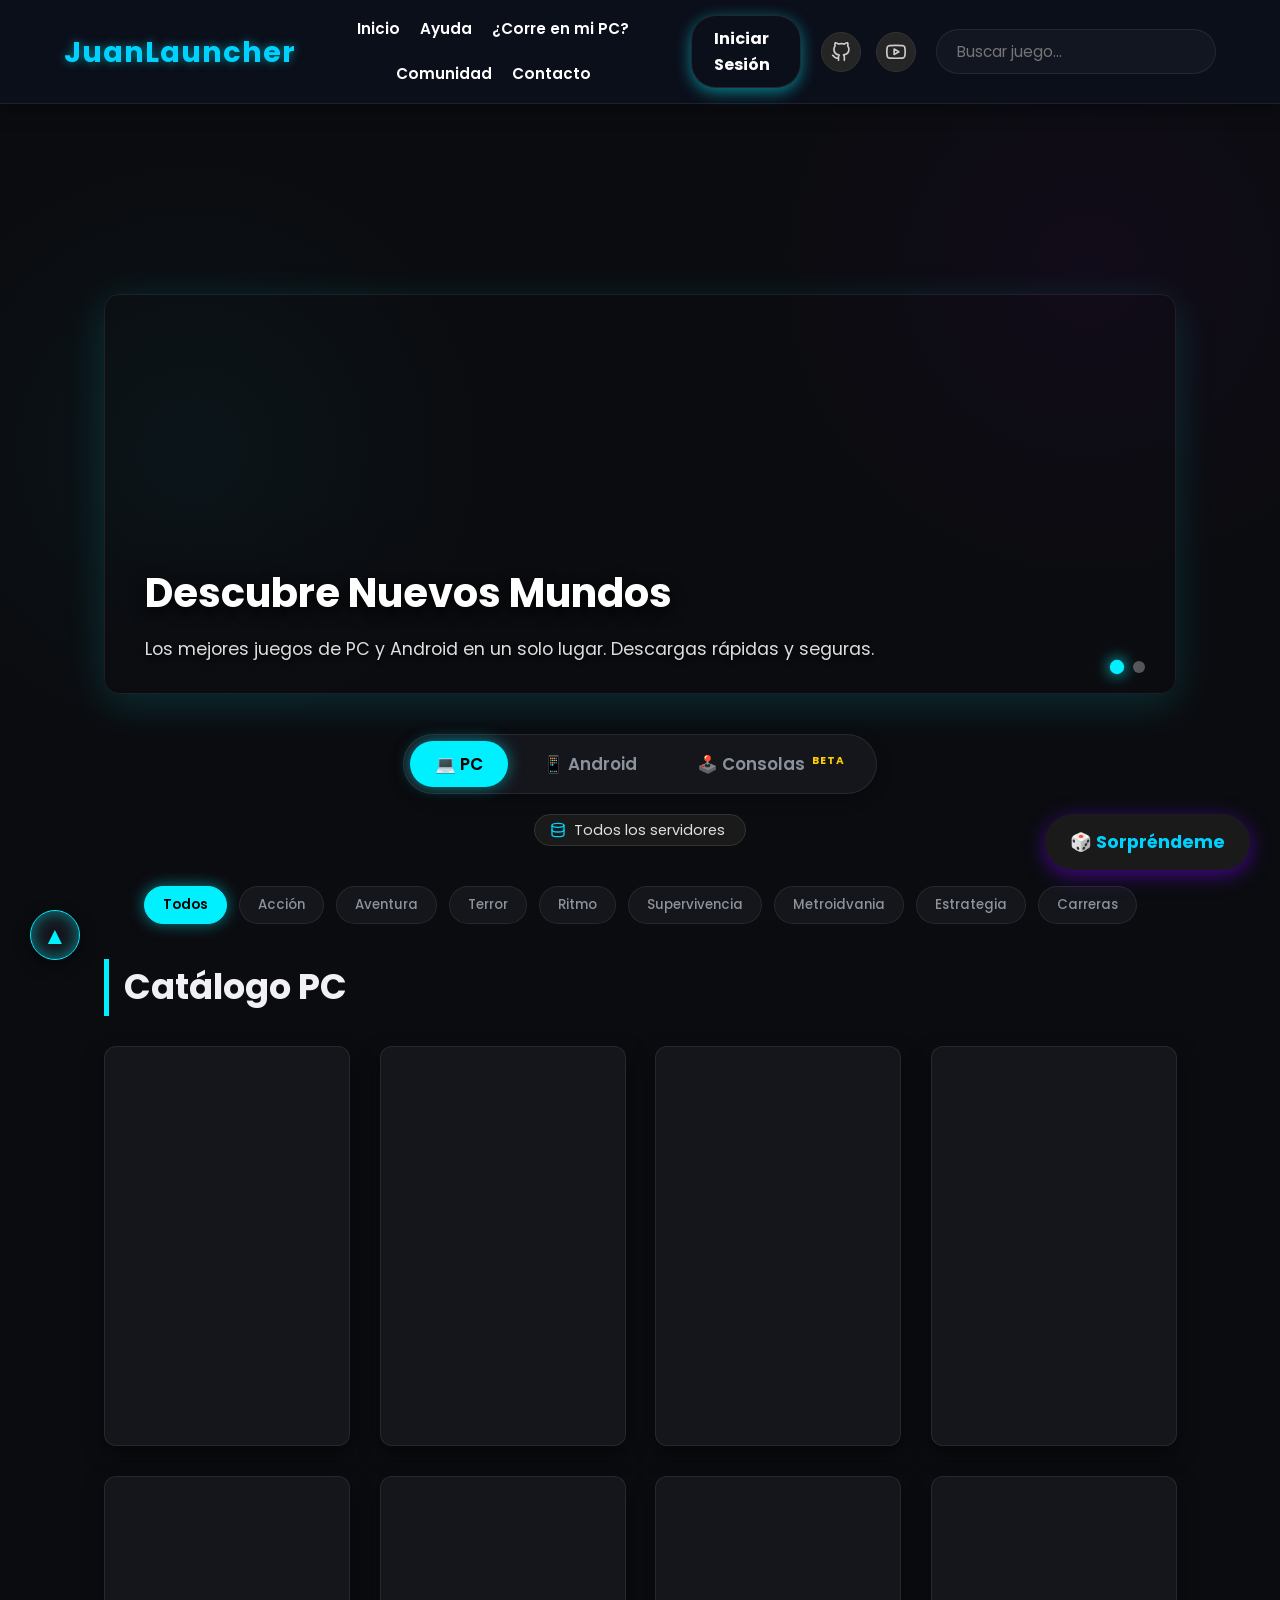
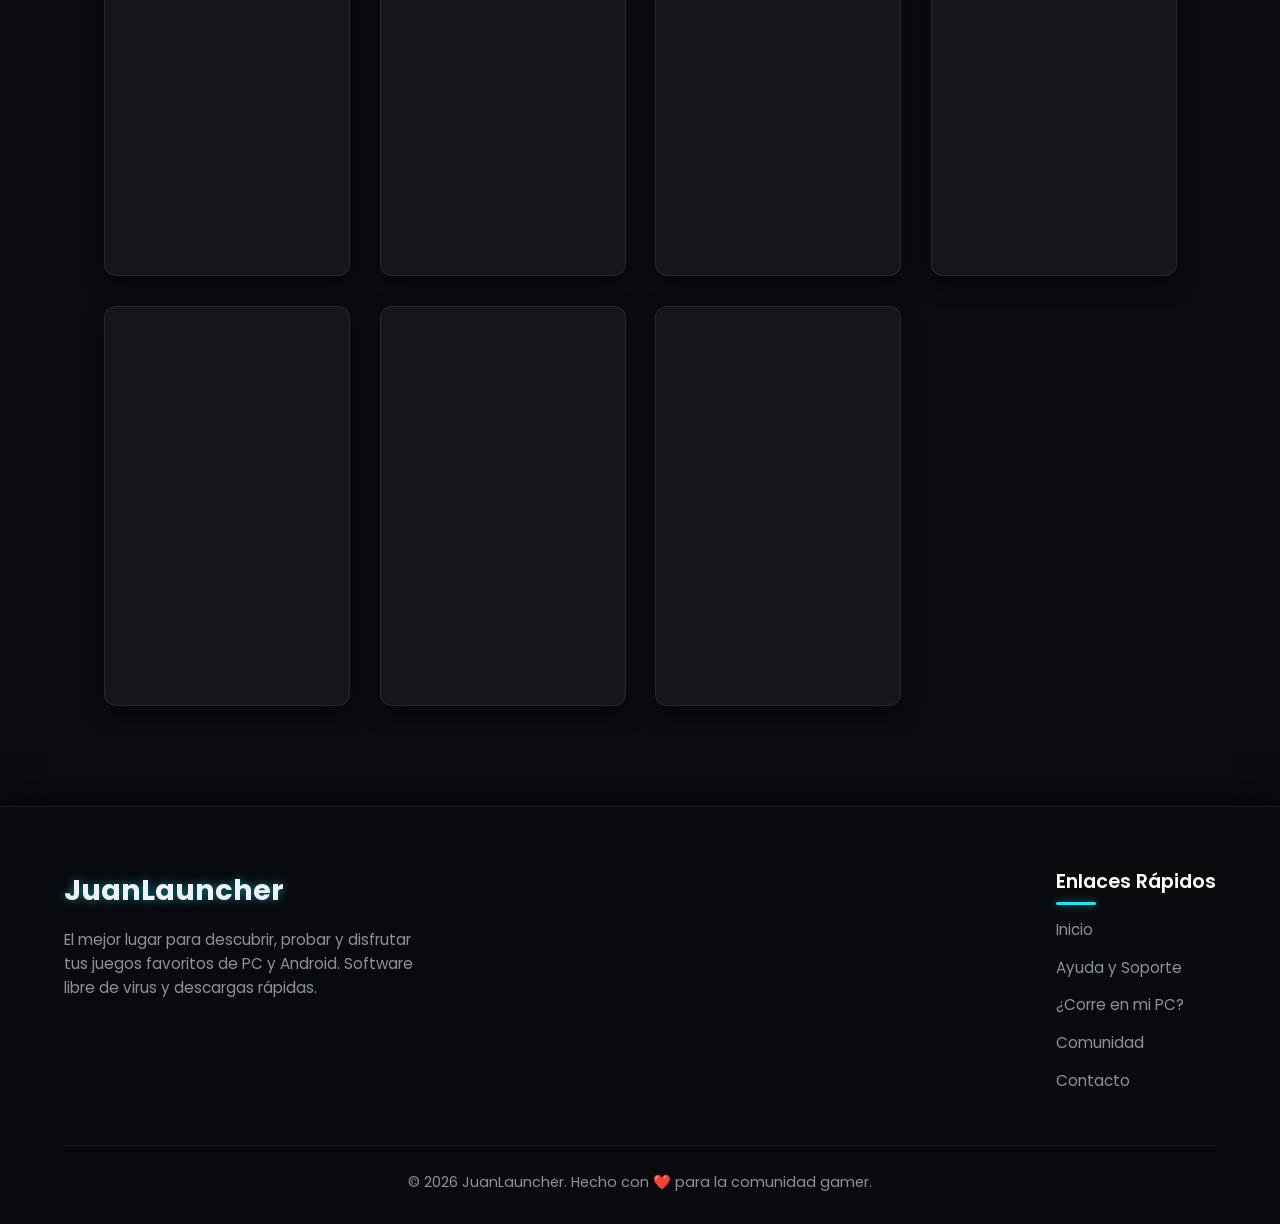
==== index.html @ 959f044d "RETRO UPDATE (BETA)" ====
<!DOCTYPE html>
<html lang="es">

<head>
    <meta charset="UTF-8">
    <meta name="viewport" content="width=device-width, initial-scale=1.0">
    <title>JuanLauncher - Inicio</title>
    <meta name="description" content="Página oficial de JuanLauncher. El mejor lugar para probar juegos de pc y descargar.">
    <meta name="keywords" content="JuanLauncher, Juancho, web development, software games pc, juegos, mediafire">
    <link rel="stylesheet" href="style.css?v=5">
    <link rel="shortcut icon" href="img/juanlauncher/logo-favicon.png" type="image/x-icon">
    <link href="https://fonts.googleapis.com/css2?family=Poppins:wght@300;400;600&display=swap" rel="stylesheet">
      <style>
        /* 1. Quitamos el comportamiento de "Fijo / Sticky" solo en esta página */
        header {
            position: relative !important;
        }

        /* 2. Le damos nivel "Dios" al Lightbox para que NADA lo pueda tapar */
        .lightbox {
            z-index: 99999 !important; 
        }
    </style>
</head>

<body>

    <header>
        <!-- Botones de redes sociales a la izquierda -->
        <div class="social-links">
            <a href="https://github.com/juancho033/juanlauncher" target="_blank" class="social-btn github-btn"
                title="Mi GitHub">
                <svg viewBox="0 0 24 24" width="20" height="20" stroke="currentColor" stroke-width="2" fill="none"
                    stroke-linecap="round" stroke-linejoin="round">
                    <path
                        d="M9 19c-5 1.5-5-2.5-7-3m14 6v-3.87a3.37 3.37 0 0 0-.94-2.61c3.14-.35 6.44-1.54 6.44-7A5.44 5.44 0 0 0 20 4.77 5.07 5.07 0 0 0 19.91 1S18.73.65 16 2.48a13.38 13.38 0 0 0-7 0C6.27.65 5.09 1 5.09 1A5.07 5.07 0 0 0 5 4.77a5.44 5.44 0 0 0-1.5 3.78c0 5.42 3.3 6.61 6.44 7A3.37 3.37 0 0 0 9 18.13V22">
                    </path>
                </svg>
            </a>
            <a href="https://www.youtube.com/@JUANCHODEV22" target="_blank" class="social-btn youtube-btn"
                title="Mi YouTube">
                <svg viewBox="0 0 24 24" width="20" height="20" stroke="currentColor" stroke-width="2" fill="none"
                    stroke-linecap="round" stroke-linejoin="round">
                    <path
                        d="M22.54 6.42a2.78 2.78 0 0 0-1.94-2C18.88 4 12 4 12 4s-6.88 0-8.6.46a2.78 2.78 0 0 0-1.94 2A29 29 0 0 0 1 11.75a29 29 0 0 0 .46 5.33A2.78 2.78 0 0 0 3.4 19c1.72.46 8.6.46 8.6.46s6.88 0 8.6-.46a2.78 2.78 0 0 0 1.94-2 29 29 0 0 0 .46-5.25 29 29 0 0 0-.46-5.33z">
                    </path>
                    <polygon points="9.75 15.02 15.5 11.75 9.75 8.48 9.75 15.02"></polygon>
                </svg>
            </a>
        </div>

        <div class="nav-container">
            <div class="logo"><a href="index.html" style="text-decoration:none; color:#00d2ff;">JuanLauncher</a></div>
            <nav>
                <a href="index.html" class="nav-link">Inicio</a>
                <a href="ayuda.html" class="nav-link">Ayuda</a>
                <a href="compatibilidad.html" class="nav-link">¿Corre en mi PC?</a>
                <a href="comunidad.html" class="nav-link">Comunidad</a>
                 <a href="contacto.html" class="nav-link">Contacto</a>
            </nav>
            <div class="auth-buttons">
                <a href="login.html" class="login-btn">Iniciar Sesión</a>
            </div>
        </div>
        
        <div class="search-bar">
            <input type="text" id="buscador" placeholder="Buscar juego...">
        </div>
    </header>

    <main>
        <!-- HERO CAROUSEL -->
        <div class="hero-carousel">
            <div class="hero-slide active" style="background-image: url('https://images.unsplash.com/photo-1542751371-adc38448a05e?q=80&w=2070&auto=format&fit=crop');">
                <div class="hero-overlay">
                    <h2>Descubre Nuevos Mundos</h2>
                    <p>Los mejores juegos de PC y Android en un solo lugar. Descargas rápidas y seguras.</p>
                </div>
            </div>
            <div class="hero-slide" style="background-image: url('https://images.unsplash.com/photo-1550745165-9bc0b252726f?q=80&w=2070&auto=format&fit=crop');">
                <div class="hero-overlay">
                    <h2>Foro de la Comunidad</h2>
                    <p>Comparte tus mods, trucos y tutoriales con miles de jugadores.</p>
                </div>
            </div>
            
            <div class="hero-indicators">
                <span class="hero-dot active" onclick="changeSlide(0)"></span>
                <span class="hero-dot" onclick="changeSlide(1)"></span>
            </div>
        </div>
        
        <script>
            let cIndex = 0;
            const s = document.querySelectorAll('.hero-slide');
            const d = document.querySelectorAll('.hero-dot');
            function changeSlide(n) {
                s[cIndex].classList.remove('active'); d[cIndex].classList.remove('active');
                cIndex = n !== undefined ? n : (cIndex + 1) % s.length;
                s[cIndex].classList.add('active'); d[cIndex].classList.add('active');
            }
            setInterval(changeSlide, 6000);
        </script>

        <!-- SECCIÓN DE FILTROS -->
        <div class="filters-container">
            
            <!-- 1. Botones Principales (PC, Android, Consola) -->
            <div class="platform-switch">
                <button class="plat-btn active" data-plat="pc">💻 PC</button>
                <button class="plat-btn" data-plat="android">📱 Android</button>
                <button class="plat-btn" data-plat="consola">🕹️ Consolas <sup style="color: #ffcc00; font-size: 0.65rem; font-weight: bold; letter-spacing: 1px; margin-left: 3px;">BETA</sup></button>
            </div>

            <!-- 2. Menús Desplegables -->
            <div class="dropdown-filters" style="display: flex; gap: 10px; justify-content: center; flex-wrap: wrap; margin-bottom: 10px; width: 100%;">
                
                <!-- Filtro Servidor (El que ya tenías) -->
                <div class="server-filter">
                    <svg width="16" height="16" viewBox="0 0 24 24" fill="none" stroke="#00d2ff" stroke-width="2" stroke-linecap="round" stroke-linejoin="round"><ellipse cx="12" cy="5" rx="9" ry="3"></ellipse><path d="M21 12c0 1.66-4 3-9 3s-9-1.34-9-3"></path><path d="M3 5v14c0 1.66 4 3 9 3s9-1.34 9-3V5"></path></svg>
                    <select id="filtro-servidor">
                        <option value="todos">Todos los servidores</option>
                        <option value="mediafire">🔥 Mediafire</option>
                        <option value="terabox">☁️ TeraBox</option>
                        <option value="gofile">📁 Gofile</option>
                    </select>
                </div>

                <!-- Filtro de Consola (NUEVO, oculto por defecto) -->
                <div class="server-filter" id="filtro-consola-container" style="display: none; border-color: #ffcc00;">
                    <svg width="16" height="16" viewBox="0 0 24 24" fill="none" stroke="#ffcc00" stroke-width="2" stroke-linecap="round" stroke-linejoin="round"><rect x="2" y="6" width="20" height="12" rx="2" ry="2"></rect><circle cx="17" cy="11.5" r="1"></circle><circle cx="14" cy="14.5" r="1"></circle><path d="M6 12h4"></path><path d="M8 10v4"></path></svg>
                    <select id="filtro-tipo-consola">
                        <option value="todos">Todas las consolas</option>
                        <option value="ps1">PlayStation 1</option>
                        <option value="n64">Nintendo 64</option>
                        <option value="snes">Super Nintendo (SNES)</option>
                        <option value="nes">Nintendo (NES)</option>
                        <option value="gba">GameBoy Advance</option>
                        <option value="gbc">GameBoy / Color</option>
                    </select>
                </div>

            </div>

            <!-- Categorías -->
            <div class="genre-list">
                <button class="genre-btn active" data-cat="todos">Todos</button>
                <button class="genre-btn" data-cat="accion">Acción</button>
                <button class="genre-btn" data-cat="aventura">Aventura</button>
                <button class="genre-btn" data-cat="terror">Terror</button>
                <button class="genre-btn" data-cat="ritmo">Ritmo</button>
                <button class="genre-btn" data-cat="supervivencia">Supervivencia</button>
                <button class="genre-btn" data-cat="metroidvania">Metroidvania</button>
                <button class="genre-btn" data-cat="estrategia">Estrategia</button>
                <button class="genre-btn" data-cat="carreras">Carreras</button>
            </div>
            
        </div>

            
       


        <h1 id="titulo-seccion">Catálogo PC</h1>
        <div class="games-grid" id="contenedor-juegos"></div>
    </main>

    <button id="btn-sorprendeme" class="surprise-btn">🎲 Sorpréndeme</button>

    <footer class="site-footer">
        <div class="footer-content">
            <div class="footer-logo">
                <h3>JuanLauncher</h3>
                <p>El mejor lugar para descubrir, probar y disfrutar tus juegos favoritos de PC y Android. Software libre de virus y descargas rápidas.</p>
            </div>
            <div class="footer-links">
                <h4>Enlaces Rápidos</h4>
                <ul>
                    <li><a href="index.html">Inicio</a></li>
                    <li><a href="ayuda.html">Ayuda y Soporte</a></li>
                    <li><a href="compatibilidad.html">¿Corre en mi PC?</a></li>
                    <li><a href="comunidad.html">Comunidad</a></li>
                    <li><a href="contacto.html">Contacto</a></li>
                </ul>
            </div>
        </div>
        <div class="footer-bottom">
            <p>&copy; 2026 JuanLauncher. Hecho con ❤️ para la comunidad gamer.</p>
        </div>
    </footer>

    <!-- Botón Subir Arriba -->
    <button id="scrollTopBtn" class="scroll-top-btn" title="Ir arriba">▲</button>

    <script src="script.js"></script>
        <script>
        const scrollBtn = document.getElementById("scrollTopBtn");
        const header = document.querySelector("header");
        
        let ticking = false;
        let lastScrollY = window.scrollY;
        
        // VARIABLE NUEVA PARA EL HOVER
        let scrollTimeout; 

        window.addEventListener("scroll", () => {
            // TRUCO PRO: Desactivar los Hovers al instante cuando mueves la rueda
            document.body.classList.add('is-scrolling');
            
            // Volver a activar los Hovers 150 milisegundos después de que dejes de hacer scroll
            clearTimeout(scrollTimeout);
            scrollTimeout = setTimeout(() => {
                document.body.classList.remove('is-scrolling');
            }, 150);

            if (!ticking) {
                window.requestAnimationFrame(() => {
                    const currentScrollY = window.scrollY;

                    // Lógica del Header Inteligente
                    if (currentScrollY > lastScrollY && currentScrollY > 100) {
                        header.classList.add("header-hidden");
                    } else {
                        header.classList.remove("header-hidden");
                    }

                    // Lógica del Botón de Subir
                    if (currentScrollY > 300) {
                        scrollBtn.classList.add("visible");
                    } else {
                        scrollBtn.classList.remove("visible");
                    }

                    lastScrollY = currentScrollY;
                    ticking = false;
                });
                ticking = true;
            }
        }, { passive: true });

        // Click en el botón de subir
        scrollBtn.addEventListener("click", () => {
            window.scrollTo({ top: 0, behavior: 'smooth' });
        });
    </script>
</body>

</html>
---- style.css ----
/* Global Variables */
:root {
    --bg-base: #0B0C10;
    --surface: #15161c;
    --accent: #00f0ff;
    --accent-glow: rgba(0, 240, 255, 0.5);
    --text-main: #f0f0f5;
    --text-muted: #8b929b;
    --glass-grad: linear-gradient(135deg, rgba(255, 255, 255, 0.03), rgba(255, 255, 255, 0.005));
    --border-glass: rgba(255, 255, 255, 0.08);
}

/* Reset y Base */
* {
    margin: 0;
    padding: 0;
    box-sizing: border-box;
    font-family: 'Poppins', sans-serif;
}

body {
    background-color: var(--bg-base);
    color: var(--text-main);
    background-image:
        radial-gradient(circle at 15% 50%, rgba(0, 240, 255, 0.04), transparent 25%),
        radial-gradient(circle at 85% 30%, rgba(184, 0, 255, 0.04), transparent 25%);
    background-attachment: fixed;
    line-height: 1.6;
}

/* Header (Sticky Glassmorphism) */
header {
    display: flex;
    justify-content: space-between;
    align-items: center;
    padding: 15px 5%;
    gap: 20px;
    background: var(--glass-grad);
    background-color: rgba(11, 12, 16, 0.85);
    backdrop-filter: blur(15px);
    -webkit-backdrop-filter: blur(15px);
    border-bottom: 1px solid var(--border-glass);
    position: sticky;
    top: 0;
    z-index: 1000;
    box-shadow: 0 5px 20px rgba(0, 0, 0, 0.4);
}

.nav-container {
    display: flex;
    align-items: center;
    gap: 30px;
    flex: 1;
    order: 1;
}

.social-links {
    order: 2;
    border-right: none;
    padding: 0;
    display: flex;
    gap: 15px;
}

.search-bar {
    order: 3;
}

.auth-buttons {
    margin-left: auto;
}

.logo {
    font-size: 1.8rem;
    font-weight: 700;
    color: #fff;
    text-shadow: 0 0 10px var(--accent-glow);
    letter-spacing: 1px;
}

.logo span {
    color: var(--accent);
}

/* Navigation Links */
.nav-link {
    color: var(--text-main);
    text-decoration: none;
    font-size: 0.95rem;
    font-weight: 500;
    transition: 0.3s;
    position: relative;
}

.nav-link::after {
    content: '';
    position: absolute;
    width: 0;
    height: 2px;
    bottom: -5px;
    left: 0;
    background: var(--accent);
    transition: width 0.3s ease;
    box-shadow: 0 0 8px var(--accent);
}

.nav-link:hover {
    color: var(--accent);
}

.nav-link:hover::after {
    width: 100%;
}

/* Buscador */
.search-bar input {
    padding: 10px 20px;
    border-radius: 25px;
    border: 1px solid var(--border-glass);
    background: rgba(255, 255, 255, 0.03);
    color: white;
    width: 280px;
    font-family: 'Poppins', sans-serif;
    font-size: 0.95rem;
    transition: 0.3s;
}

.search-bar input:focus {
    outline: none;
    box-shadow: 0 0 15px var(--accent-glow);
    border-color: var(--accent);
    background: rgba(255, 255, 255, 0.08);
}

.back-btn {
    color: white;
    text-decoration: none;
    font-weight: 600;
    transition: 0.3s;
}

.back-btn:hover {
    color: var(--accent);
    text-shadow: 0 0 8px var(--accent-glow);
}

/* Main Home */
main {
    padding: 40px 5%;
    max-width: 1200px;
    margin: 0 auto;
    position: relative;
    z-index: 2;
}

h1 {
    margin-bottom: 30px;
    border-left: 5px solid var(--accent);
    padding-left: 15px;
    font-weight: 700;
    font-size: 2.2rem;
}

/* Grid de Juegos Premium (Home) */
.games-grid {
    display: grid;
    grid-template-columns: repeat(auto-fill, minmax(220px, 1fr));
    gap: 30px;
}

.card {
    background: var(--surface);
    border-radius: 12px;
    overflow: hidden;

    border: 1px solid var(--border-glass);
    box-shadow: 0 8px 20px rgba(0, 0, 0, 0.5);
    position: relative;
    content-visibility: auto;
    /* Le decimos al navegador cuánto mide aprox. para que no salte el scroll */
    contain-intrinsic-size: 320px;
    /* 1. Solo animamos lo estrictamente necesario, NUNCA usar "all" */
    transition: transform 0.25s ease, border-color 0.25s ease, box-shadow 0.25s ease;

    /* 2. Le decimos a la GPU que prepare memoria para esto */
    will-change: transform, box-shadow;

    /* 3. Forzamos la aceleración por hardware (Capa 3D) */
    transform: translateZ(0);

    content-visibility: auto;
    contain-intrinsic-size: 320px;
    display: flex;
    flex-direction: column;
    height: 100%;
    /* 🔥 clave */
}

.card::before {
    content: '';
    position: absolute;
    top: 0;
    left: -100%;
    width: 50%;
    height: 100%;
    background: linear-gradient(to right, transparent, rgba(255, 255, 255, 0.05), transparent);
    transform: skewX(-20deg);
    transition: 0.5s;
    z-index: 1;
    pointer-events: none;
}

.card:hover::before {
    left: 150%;
}

.card:hover {
    transform: translateY(-8px) scale(1.02);
    border-color: rgba(0, 240, 255, 0.4);
    box-shadow: 0 15px 30px rgba(0, 0, 0, 0.6), 0 0 20px var(--accent-glow);

    transform: translateY(-5px) translateZ(0);
    border-color: #00d2ff;
    /* Reducimos un poco la complejidad de la sombra para aliviar cálculos */
    box-shadow: 0 8px 20px rgba(0, 210, 255, 0.15);
}

.card-img-wrapper {
    width: 100%;
    aspect-ratio: 16 / 9;
    /* ✅ proporcional */
    overflow: hidden;
}

.card img {
    width: 100%;
    height: 100%;
    object-fit: cover;
    transition: transform 0.5s ease;
}

.card:hover img {
    transform: scale(1.08);
}

.card-info {
    padding: 18px;
    position: relative;
    z-index: 2;
    background: linear-gradient(to top, var(--surface) 80%, transparent);
    padding: 18px;
    display: flex;
    flex-direction: column;
    flex-grow: 1;
    /* 🔥 hace que todas igualen altura */

}

.card-info h3 {
    font-size: 1.15rem;
    margin-bottom: 6px;

    display: -webkit-box;
    -webkit-line-clamp: 2;
    /* máximo 2 líneas */
    -webkit-box-orient: vertical;
    overflow: hidden;
}

.card-info p {
    color: var(--text-muted);
    font-size: 0.9rem;

    display: -webkit-box;
    -webkit-line-clamp: 2;
    -webkit-box-orient: vertical;
    overflow: hidden;
}

/* --- ESTILOS DE LA PÁGINA DE DETALLES (juego.html) --- */

.game-header {
    display: flex;
    gap: 40px;
    margin-bottom: 50px;
    flex-wrap: wrap;
}

.game-header img {
    width: 300px;
    height: 420px;
    object-fit: cover;
    border-radius: 12px;
    box-shadow: 0 10px 30px rgba(0, 240, 255, 0.15);
    border: 1px solid var(--border-glass);
}

.game-header-info {
    flex: 1;
    display: flex;
    flex-direction: column;
    justify-content: center;
}

.game-header-info h1 {
    font-size: 3rem;
    margin-bottom: 15px;
    color: #fff;
    line-height: 1.1;
    text-shadow: 0 0 15px var(--accent-glow);
}

.tag {
    display: inline-block;
    background: var(--surface);
    border: 1px solid var(--accent);
    box-shadow: 0 0 10px var(--accent-glow) inset;
    padding: 6px 18px;
    border-radius: 20px;
    font-size: 0.9rem;
    color: var(--accent);
    margin-bottom: 25px;
    align-self: flex-start;
    font-weight: 600;
}

.description-box {
    margin-bottom: 30px;
    color: var(--text-muted);
    line-height: 1.8;
    font-size: 1.05rem;
}

.description-box h3 {
    color: white;
    margin-bottom: 10px;
    font-weight: 600;
}

/* Botón de descarga gigante neón */
.download-btn-mega {
    background: linear-gradient(45deg, var(--accent), var(--secondary));
    color: white;
    text-align: center;
    padding: 16px;
    border-radius: 10px;
    text-decoration: none;
    font-weight: 700;
    font-size: 1.25rem;
    letter-spacing: 1px;
    transition: 0.4s;
    box-shadow: 0 8px 25px rgba(0, 240, 255, 0.4);
    width: 100%;
    max-width: 400px;
    position: relative;
    overflow: hidden;
}

.download-btn-mega::after {
    content: '';
    position: absolute;
    top: -50%;
    left: -50%;
    width: 200%;
    height: 200%;
    background: radial-gradient(circle, rgba(255, 255, 255, 0.3) 0%, transparent 60%);
    opacity: 0;
    transition: opacity 0.5s;
}

.download-btn-mega:hover::after {
    opacity: 1;
    transform: scale(1.2);
}

.download-btn-mega:hover {
    transform: translateY(-3px) scale(1.03);
    box-shadow: 0 12px 35px rgba(184, 0, 255, 0.6), 0 0 20px var(--accent-glow);
}

/* Galería de Screenshots */
.screenshots {
    margin-bottom: 50px;
}

.gallery {
    display: flex;
    gap: 15px;
    overflow-x: auto;
    padding-bottom: 15px;
}

.gallery img {
    height: 150px;
    border-radius: 8px;
    transition: 0.3s;
    cursor: pointer;
}

.gallery img:hover {
    transform: scale(1.05);
}

/* Requisitos */
.req-box {
    background: #1a1a1a;
    padding: 20px;
    border-radius: 10px;
    border-left: 4px solid #00d2ff;
    color: #ccc;
}

/* Responsive */
@media (max-width: 768px) {
    .game-header {
        flex-direction: column;
        align-items: center;
        text-align: center;
    }

    .tag {
        align-self: center;
    }

    .download-btn-mega {
        width: 100%;
    }
}

/* --- ESTILOS NUEVOS --- */

/* Video Responsivo */
.video-container {
    position: relative;
    padding-bottom: 56.25%;
    /* Ratio 16:9 */
    height: 0;
    overflow: hidden;
    margin-bottom: 30px;
    border-radius: 10px;
    box-shadow: 0 5px 15px rgba(0, 0, 0, 0.5);
    background: #000;
}

.video-container iframe {
    position: absolute;
    top: 0;
    left: 0;
    width: 100%;
    height: 100%;
    border: none;
}

/* Requisitos Estilo Steam */
.req-grid {
    display: grid;
    grid-template-columns: 1fr 1fr;
    /* Dos columnas */
    gap: 20px;
    background: #1a1a1a;
    padding: 20px;
    border-radius: 5px;
    font-size: 0.85rem;
    color: #acb2b8;
    font-family: Arial, sans-serif;
    /* Fuente tipo sistema */
}

.req-column h4 {
    color: #fff;
    border-bottom: 1px solid #333;
    padding-bottom: 5px;
    margin-bottom: 10px;
    font-weight: normal;
}

/* Estilo para las etiquetas dentro de los requisitos (ej: "SO:", "Procesador:") */
.req-column strong {
    color: #6a6a6a;
    /* Color gris oscuro de las etiquetas de Steam */
}

/* Lightbox (Visor de Imagen) */
.lightbox {
    display: none;
    /* Oculto por defecto */
    position: fixed;
    z-index: 999;
    left: 0;
    top: 0;
    width: 100%;
    height: 100%;
    background-color: rgba(0, 0, 0, 0.9);
    justify-content: center;
    align-items: center;
}

.lightbox-content {
    max-width: 90%;
    max-height: 90%;
    border-radius: 5px;
    box-shadow: 0 0 20px rgba(0, 210, 255, 0.2);
    animation: zoom 0.3s;
}

@keyframes zoom {
    from {
        transform: scale(0.8);
        opacity: 0
    }

    to {
        transform: scale(1);
        opacity: 1
    }
}

.close-lightbox {
    position: absolute;
    top: 20px;
    right: 35px;
    color: #f1f1f1;
    font-size: 40px;
    font-weight: bold;
    cursor: pointer;
    transition: 0.3s;
}

.close-lightbox:hover {
    color: #00d2ff;
}

/* Responsive para requisitos */
@media (max-width: 700px) {
    .req-grid {
        grid-template-columns: 1fr;
    }

    /* Una columna en movil */
}

/* --- FILTROS --- */
.filters-container {
    margin-bottom: 35px;
    display: flex;
    flex-direction: column;
    align-items: center;
    gap: 20px;
}

/* Botones PC / Android */
.platform-switch {
    background: var(--surface);
    padding: 6px;
    border-radius: 35px;
    display: flex;
    gap: 10px;
    border: 1px solid var(--border-glass);
    box-shadow: 0 5px 15px rgba(0, 0, 0, 0.3);
}

.plat-btn {
    background: transparent;
    border: none;
    color: var(--text-muted);
    padding: 10px 25px;
    cursor: pointer;
    font-size: 1.05rem;
    font-weight: 600;
    border-radius: 25px;
    transition: 0.4s;
    position: relative;
    overflow: hidden;
}

.plat-btn.active {
    background: var(--accent);
    color: #000;
    box-shadow: 0 0 15px var(--accent-glow);
    text-shadow: none;
}

.plat-btn:hover:not(.active) {
    color: #fff;
}

/* Botones Categorías */
.genre-list {
    display: flex;
    flex-wrap: wrap;
    justify-content: center;
    gap: 12px;
}

.genre-btn {
    background: var(--surface);
    border: 1px solid var(--border-glass);
    color: var(--text-muted);
    padding: 8px 18px;
    border-radius: 20px;
    cursor: pointer;
    transition: 0.3s;
    font-weight: 500;
    backdrop-filter: blur(5px);
}

.genre-btn:hover {
    border-color: var(--accent);
    color: #fff;
    box-shadow: 0 0 10px var(--accent-glow) inset;
}

.genre-btn.active {
    background: var(--accent);
    color: #000;
    font-weight: 600;
    border-color: var(--accent);
    box-shadow: 0 0 15px var(--accent-glow);
}

.enlace-a {
    text-decoration: none;
    color: #00d2ff;
    font-weight: bold;
}

/* --- ESTILOS DE LA PÁGINA DE AYUDA --- */
.help-container {
    max-width: 1000px;
    margin: 0 auto;
}

.help-grid {
    display: grid;
    grid-template-columns: repeat(auto-fit, minmax(300px, 1fr));
    gap: 30px;
}

.help-card {
    background: #1e1e1e;
    border: 1px solid #333;
    border-radius: 10px;
    padding: 30px;
    text-align: center;
    transition: transform 0.3s, box-shadow 0.3s;
}

.help-card:hover {
    transform: translateY(-5px);
    box-shadow: 0 10px 20px rgba(0, 0, 0, 0.5);
    border-color: #555;
}

.highlight-card {
    grid-column: 1 / -1;
    /* Hace que esta tarjeta ocupe todo el ancho */
    border-color: #00d2ff;
    background: linear-gradient(180deg, #1a252c 0%, #1e1e1e 100%);
}

.help-icon {
    font-size: 3rem;
    margin-bottom: 15px;
}

.help-card h3 {
    color: #fff;
    margin-bottom: 15px;
    font-size: 1.3rem;
}

.help-card p {
    color: #bbb;
    line-height: 1.6;
    margin-bottom: 20px;
    font-size: 0.95rem;
}

.help-card strong {
    color: #00d2ff;
}

.help-btn {
    display: inline-block;
    background: #333;
    color: #fff;
    padding: 10px 20px;
    border-radius: 5px;
    text-decoration: none;
    transition: 0.3s;
    border: 1px solid #555;
}

.help-btn:hover {
    background: #00d2ff;
    color: #000;
    border-color: #00d2ff;
}

.credits-card {
    grid-column: 1 / -1;
    border-top: 4px solid #ffd700;
    /* Borde dorado para los créditos */
}

.credits-names {
    display: flex;
    justify-content: center;
    gap: 30px;
    font-size: 1.2rem;
    font-weight: bold;
    color: #ffd700;
    /* Letras doradas */
    flex-wrap: wrap;
}

.nav-link {
    color: white;
    text-decoration: none;
    font-weight: 600;
    transition: 0.3s;
}

.nav-link:hover {
    color: #00d2ff;
}

/* --- ESTILOS DE CONTACTO --- */
.contact-container {
    max-width: 1000px;
    margin: 0 auto;
    padding: 40px 20px;
}

.contact-wrapper {
    display: flex;
    gap: 40px;
    background: #1a1a1a;
    padding: 40px;
    border-radius: 10px;
    border: 1px solid #333;
    box-shadow: 0 10px 30px rgba(0, 0, 0, 0.5);
    flex-wrap: wrap;
}

/* Info Izquierda */
.contact-info {
    flex: 1;
    min-width: 300px;
}

.contact-info h2 {
    color: #00d2ff;
    margin-bottom: 20px;
    font-size: 1.5rem;
}

.contact-info ul {
    list-style: none;
    margin-bottom: 30px;
}

.contact-info ul li {
    background: #252525;
    margin-bottom: 10px;
    padding: 15px;
    border-radius: 5px;
    color: #ccc;
    border-left: 3px solid #00d2ff;
}

.direct-email {
    background: #121212;
    padding: 20px;
    border-radius: 8px;
    text-align: center;
    border: 1px dashed #555;
}

.direct-email a {
    display: inline-block;
    margin-top: 10px;
    color: #00d2ff;
    font-size: 1.2rem;
    font-weight: bold;
    text-decoration: none;
    transition: 0.3s;
}

.direct-email a:hover {
    color: #fff;
    text-shadow: 0 0 10px rgba(0, 210, 255, 0.8);
}

/* Formulario Derecha */
.contact-form {
    flex: 1;
    min-width: 300px;
    display: flex;
    flex-direction: column;
    gap: 20px;
}

.form-group {
    display: flex;
    flex-direction: column;
    gap: 8px;
}

.form-group label {
    color: #bbb;
    font-size: 0.95rem;
    font-weight: 600;
}

.form-group input,
.form-group select,
.form-group textarea {
    width: 100%;
    padding: 12px 15px;
    background: #252525;
    border: 1px solid #444;
    border-radius: 5px;
    color: #fff;
    font-family: 'Poppins', sans-serif;
    transition: 0.3s;
}

.form-group input:focus,
.form-group select:focus,
.form-group textarea:focus {
    outline: none;
    border-color: #00d2ff;
    box-shadow: 0 0 8px rgba(0, 210, 255, 0.3);
}

/* El select en modo oscuro se ve raro a veces, esto lo mejora */
.form-group select option {
    background: #252525;
    color: #fff;
}

.submit-btn {
    background: linear-gradient(45deg, #00d2ff, #0078ff);
    color: #fff;
    border: none;
    padding: 15px;
    font-size: 1.1rem;
    font-weight: bold;
    border-radius: 5px;
    cursor: pointer;
    transition: transform 0.3s, box-shadow 0.3s;
    margin-top: 10px;
}

.submit-btn:hover {
    transform: translateY(-3px);
    box-shadow: 0 5px 20px rgba(0, 210, 255, 0.4);
}

/* Responsive */
@media (max-width: 768px) {
    .contact-wrapper {
        flex-direction: column;
        padding: 20px;
    }
}

/* --- ESTILOS DEL POP-UP DE FORMULARIO --- */
.form-popup-overlay {
    display: none;
    /* Oculto por defecto */
    position: fixed;
    z-index: 1000;
    left: 0;
    top: 0;
    width: 100%;
    height: 100%;
    background-color: rgba(0, 0, 0, 0.85);
    /* Fondo oscuro transparente */
    justify-content: center;
    align-items: center;
    backdrop-filter: blur(5px);
    /* Efecto cristalino moderno */
}

.form-popup-box {
    background: #1e1e1e;
    padding: 30px;
    border-radius: 10px;
    text-align: center;
    max-width: 400px;
    width: 90%;
    border: 1px solid #00d2ff;
    box-shadow: 0 0 30px rgba(0, 210, 255, 0.2);
    animation: saltarPopup 0.3s ease-out;
    /* Animación de entrada */
}

.form-popup-box h2 {
    color: #fff;
    margin-bottom: 10px;
}

.form-popup-box p {
    color: #bbb;
    font-size: 0.95rem;
}

/* Animación para que el popup entre saltando suavemente */
@keyframes saltarPopup {
    0% {
        transform: scale(0.8);
        opacity: 0;
    }

    100% {
        transform: scale(1);
        opacity: 1;
    }
}


/* --- BOTONES REDES SOCIALES (HEADER) --- */
nav {
    display: flex;
    align-items: center;
    justify-content: center;
    flex-wrap: wrap;
    gap: 20px;
    /* Espacio entre los enlaces del menú */
}

.social-links {
    display: flex;
    gap: 15px;
    /* CSS manejado por Header order property */
}

.social-btn {
    display: flex;
    justify-content: center;
    align-items: center;
    width: 40px;
    height: 40px;
    border-radius: 50%;
    background-color: #252525;
    color: #ccc;
    text-decoration: none;
    transition: all 0.3s ease;
    border: 1px solid #333;
}

.social-btn:hover {
    transform: translateY(-3px);
    box-shadow: 0 5px 15px rgba(0, 0, 0, 0.5);
    color: #fff;
}

/* Colores específicos al hacer Hover */
.github-btn:hover {
    background-color: #333;
    /* Gris GitHub */
    border-color: #fff;
    box-shadow: 0 5px 15px rgba(255, 255, 255, 0.2);
}

.youtube-btn:hover {
    background-color: #ff0000;
    /* Rojo YouTube */
    border-color: #ff0000;
    box-shadow: 0 5px 15px rgba(255, 0, 0, 0.4);
}

/* Ajuste Responsivo para móviles */
@media (max-width: 768px) {
    .social-links {
        margin-left: 0;
        padding-left: 0;
        border-left: none;
        justify-content: center;
        width: 100%;
        margin-top: 10px;
    }
}


/* =========================================
   RESPONSIVE DESIGN (TABLETS Y MÓVILES)
   ========================================= */

/* --- PARA TABLETS Y PANTALLAS MEDIANAS (hasta 768px) --- */
@media (max-width: 768px) {

    /* Reordenar el Header en columna */
    header {
        flex-direction: column;
        text-align: center;
        gap: 15px;
        padding: 15px;
    }

    .nav-container {
        flex-direction: column;
        align-items: center;
        gap: 15px;
        margin-left: 0;
        width: 100%;
    }

    /* Barra de búsqueda al 100% de ancho */
    .search-bar {
        width: 100%;
        display: flex;
        justify-content: center;
    }

    .search-bar input {
        width: 100%;
        max-width: 400px;
        /* Para que no sea ridículamente larga en tablets horizontales */
    }

    /* Centrar navegación y botones sociales */
    nav {
        flex-direction: row;
        flex-wrap: wrap;
        justify-content: center;
        gap: 20px;
        width: 100%;
    }

    .social-links {
        border-right: none;
        border-left: none;
        padding: 0;
        margin: 0;
        width: 100%;
        justify-content: center;
    }
}

/* --- PARA TELÉFONOS MÓVILES (hasta 480px) --- */
@media (max-width: 480px) {
    main {
        padding: 20px 5%;
    }

    /* Ajustar título principal */
    h1 {
        font-size: 1.5rem;
        text-align: center;
        border-left: none;
        /* Quitamos la rayita azul lateral para centrarlo bien */
        margin-bottom: 20px;
    }

    /* Ajustar botones de filtros para que no ocupen tanta pantalla */
    .plat-btn {
        padding: 8px 15px;
        font-size: 0.9rem;
    }

    .genre-btn {
        font-size: 0.8rem;
        padding: 6px 10px;
    }

    /* 
       MÁGIA DE LA CUADRÍCULA: 
       Cambiamos el tamaño mínimo de 220px a 140px. 
       Esto hace que en un celular se vean 2 JUEGOS POR FILA, 
       como en la Google Play Store.
    */
    .games-grid {
        grid-template-columns: repeat(auto-fill, minmax(140px, 1fr));
        gap: 15px;
    }

    /* Hacemos la imagen un poco más baja para que la tarjeta no sea larguísima */

    .card-info {
        padding: 10px;
    }

    .card-info h3 {
        font-size: 0.95rem;
        /* Esto corta títulos muy largos con "..." en móviles */
        white-space: nowrap;
        overflow: hidden;
        text-overflow: ellipsis;
    }

    .card-info p {
        font-size: 0.75rem;
    }
}

/* =========================================
   RESPONSIVE DESIGN: PÁGINA DE JUEGO
   ========================================= */

/* --- TABLETS Y PANTALLAS MEDIANAS (hasta 768px) --- */
@media (max-width: 768px) {

    /* Ajuste del Header (ordena los enlaces, el botón de volver y redes) */
    header {
        flex-direction: column;
        text-align: center;
        gap: 15px;
        padding: 15px;
    }

    header nav,
    header>a.nav-link {
        display: flex;
        flex-wrap: wrap;
        justify-content: center;
        gap: 15px;
        width: 100%;
        margin: 0;
    }

    .social-links {
        justify-content: center;
        width: 100%;
        margin: 0;
        padding: 0;
        border: none;
    }

    /* Cabecera del juego: Pone la imagen ARRIBA y la info ABAJO */
    .game-header {
        flex-direction: column;
        align-items: center;
        text-align: center;
        gap: 20px;
    }

    /* Ajuste de la imagen de portada para que no se estire feo */
    .game-header img {
        width: 100%;
        max-width: 300px;
        /* Tamaño máximo para que no ocupe toda la tablet */
        height: auto;
    }

    /* Centrar la etiqueta de género (Acción, Terror, etc) */
    .tag {
        align-self: center;
    }

    /* El botón de descarga se expande al 100% para que sea fácil tocarlo con el dedo */
    .download-btn-mega {
        width: 100%;
        max-width: 100%;
    }

    /* Los requisitos (Mínimos y Recomendados) pasan a estar en una sola columna vertical */
    .req-grid {
        grid-template-columns: 1fr;
    }
}

/* --- TELÉFONOS MÓVILES (hasta 480px) --- */
@media (max-width: 480px) {

    /* Reducir márgenes laterales para ganar espacio en pantalla */
    .detail-container {
        padding: 20px 5%;
    }

    /* Título del juego más pequeño para que no ocupe 3 líneas */
    .game-header-info h1 {
        font-size: 1.8rem;
    }

    /* Descripción alineada a la izquierda (se lee mejor en móviles) */
    .description-box {
        font-size: 0.9rem;
        text-align: left;
    }

    /* Ajuste de las capturas de pantalla para que quepan mejor */
    .gallery img {
        height: 120px;
        /* Más pequeñitas en celular */
    }

    /* Ajuste de las cajas de requisitos y notas del dueño */
    .req-grid {
        padding: 15px;
    }
}

/* =========================================
   RESPONSIVE DESIGN: PÁGINA DE AYUDA
   ========================================= */

/* --- TABLETS Y PANTALLAS MEDIANAS (hasta 768px) --- */
@media (max-width: 768px) {

    /* Centramos todos los elementos sueltos del header */
    header {
        flex-direction: column;
        align-items: center;
        text-align: center;
        gap: 15px;
        padding: 20px 5%;
    }

    /* Ajustamos los botones de redes sociales */
    .social-links {
        justify-content: center;
        width: 100%;
        margin: 0;
        padding: 0;
        border: none;
    }

    /* Reducimos el espacio entre las tarjetas */
}

/* =========================================
   FOOTER GLOBAL
   ========================================= */
.site-footer {
    background: #090a0d;
    /* Un tono aún más oscuro que el fondo para dar profundidad */
    border-top: 1px solid var(--border-glass);
    padding: 60px 5% 30px;
    margin-top: 60px;
    font-family: 'Poppins', sans-serif;
    position: relative;
    box-shadow: 0 -10px 30px rgba(0, 0, 0, 0.5);
}

.footer-content {
    display: flex;
    justify-content: space-between;
    flex-wrap: wrap;
    gap: 40px;
    max-width: 1200px;
    margin: 0 auto;
    padding-bottom: 40px;
    border-bottom: 1px solid var(--border-glass);
}

.footer-logo {
    max-width: 350px;
}

.footer-logo h3 {
    font-size: 1.8rem;
    font-weight: 700;
    color: var(--text-main);
    text-shadow: 0 0 10px var(--accent-glow);
    margin-bottom: 15px;
}

.footer-logo h3 span {
    color: var(--accent);
}

.footer-logo p {
    color: var(--text-muted);
    font-size: 0.95rem;
    line-height: 1.6;
}

.footer-links h4 {
    color: #fff;
    font-size: 1.2rem;
    margin-bottom: 20px;
    font-weight: 600;
    position: relative;
}

.footer-links h4::after {
    content: '';
    position: absolute;
    left: 0;
    bottom: -8px;
    width: 40px;
    height: 3px;
    background: var(--accent);
    box-shadow: 0 0 10px var(--accent-glow);
    border-radius: 2px;
}

.footer-links ul {
    list-style: none;
    padding: 0;
}

.footer-links ul li {
    margin-bottom: 12px;
}

.footer-links ul li a {
    color: var(--text-muted);
    text-decoration: none;
    transition: all 0.3s ease;
    font-size: 0.95rem;
    display: inline-block;
}

.footer-links ul li a:hover {
    color: var(--accent);
    transform: translateX(6px);
    text-shadow: 0 0 10px var(--accent-glow);
}

.footer-bottom {
    text-align: center;
    padding-top: 25px;
    color: var(--text-muted);
    font-size: 0.9rem;
}

/* Responsivo Footer */
@media (max-width: 768px) {
    .footer-content {
        flex-direction: column;
        gap: 30px;
    }

    .footer-logo {
        max-width: 100%;
        text-align: center;
    }

    .footer-links {
        text-align: center;
    }

    .footer-links h4::after {
        left: 50%;
        transform: translateX(-50%);
    }
}

/* --- TELÉFONOS MÓVILES (hasta 480px) --- */
@media (max-width: 480px) {
    .help-container {
        padding: 20px 5%;
    }

    /* Hacemos el título principal un poco más pequeño */
    .help-container h1 {
        font-size: 1.6rem;
        margin-bottom: 25px !important;
    }

    /* Forzamos que las tarjetas se pongan en una sola columna vertical */
    .help-grid {
        grid-template-columns: 1fr;
    }

    /* Reducimos el relleno interno de las tarjetas para ganar espacio */
    .help-card {
        padding: 20px;
    }

    .help-icon {
        font-size: 2.5rem;
        margin-bottom: 10px;
    }

    /* Ajustamos el tamaño de los textos y preguntas frecuentes */
    .help-card h3 {
        font-size: 1.2rem;
    }

    .help-card h4 {
        font-size: 1rem;
    }

    .help-card p {
        font-size: 0.9rem;
    }

    /* En celulares, los nombres de los créditos se ponen uno debajo del otro */
    .credits-names {
        flex-direction: column;
        gap: 15px;
        align-items: center;
        font-size: 1rem;
    }
}


/* =========================================
   RESPONSIVE DESIGN: PÁGINA DE CONTACTO
   ========================================= */

/* --- TABLETS Y PANTALLAS MEDIANAS (hasta 768px) --- */
@media (max-width: 768px) {

    /* Centramos y ordenamos el Header (menú y redes) */
    header {
        flex-direction: column;
        align-items: center;
        text-align: center;
        gap: 15px;
        padding: 20px 5%;
    }

    .social-links {
        justify-content: center;
        width: 100%;
        margin: 0;
        padding: 0;
        border: none;
    }

    /* Apilar la info y el formulario (uno arriba, otro abajo) */
    .contact-wrapper {
        flex-direction: column;
        gap: 30px;
        padding: 30px 20px;
    }

    /* Forzar a que ocupen todo el ancho de la pantalla */
    .contact-info,
    .contact-form {
        width: 100%;
        min-width: unset;
        /* Quitamos restricciones anteriores */
    }
}

/* --- TELÉFONOS MÓVILES (hasta 480px) --- */
@media (max-width: 480px) {
    .contact-container {
        padding: 20px 5%;
    }

    /* Ajustar el tamaño de los títulos principales */
    .contact-container h1 {
        font-size: 1.6rem;
    }

    .contact-info h2 {
        font-size: 1.25rem;
    }

    /* Reducir el relleno de las cajas para no desperdiciar pantalla */
    .contact-wrapper {
        padding: 20px 15px;
    }

    /* Ajustar los textos de las listas (Reportar, Pedir juego...) */
    .contact-info ul li {
        padding: 12px 10px;
        font-size: 0.85rem;
    }

    /* Hacer un poco más estrechos los cuadros de texto del formulario */
    .form-group input,
    .form-group select,
    .form-group textarea {
        padding: 10px;
        font-size: 0.9rem;
    }

    /* Ajuste del Pop-up de "¡Enviado!" para que no se salga de la pantalla */
    .form-popup-box {
        padding: 20px;
        width: 95%;
    }
}


/* --- BOTÓN FLOTANTE SORPRÉNDEME --- */
.surprise-btn {
    position: fixed;
    /* Esto lo ancla a la pantalla */
    bottom: 30px;
    /* Separación desde abajo */
    right: 30px;
    /* Separación desde la derecha */
    z-index: 999;
    /* Asegura que siempre esté por encima de todo */
    background-color: #1a1a1a;
    color: #00d2ff;
    border: none;
    padding: 15px 25px;
    /* Un poco más grande para ser flotante */
    border-radius: 30px;
    font-size: 1.1rem;
    font-weight: bold;
    cursor: pointer;
    transition: all 0.3s ease;
    box-shadow: 0 5px 20px rgba(122, 0, 255, 0.5);
    display: flex;
    align-items: center;
    gap: 10px;
}

/* Efecto al pasar el ratón: se levanta un poquito */
.surprise-btn:hover {
    transform: translateY(-5px) scale(1.05);
    box-shadow: 0 10px 25px rgba(82, 60, 207, 0.7);
}

/* Animación cuando se le hace clic (Cargando) */
.surprise-btn.loading {
    animation: pulse-surprise 0.6s infinite alternate;
    pointer-events: none;
    /* Evita doble clic */
    filter: brightness(0.8);
}

@keyframes pulse-surprise {
    0% {
        transform: scale(0.95);
        opacity: 0.8;
    }

    100% {
        transform: scale(1.05);
        opacity: 1;
    }
}

/* Ajuste para celulares (para que no estorbe tanto) */
@media (max-width: 480px) {
    .surprise-btn {
        bottom: 20px;
        right: 20px;
        padding: 12px 20px;
        font-size: 1rem;
        box-shadow: 0 3px 15px rgba(122, 0, 255, 0.5);
    }
}


/* --- FLECHAS DEL SLIDER (LIGHTBOX) --- */
.prev-lightbox,
.next-lightbox {
    cursor: pointer;
    position: absolute;
    top: 50%;
    width: auto;
    padding: 16px;
    margin-top: -50px;
    color: white;
    font-weight: bold;
    font-size: 40px;
    transition: 0.3s ease;
    border-radius: 0 5px 5px 0;
    user-select: none;
    background-color: rgba(0, 0, 0, 0.5);
    /* Fondo semitransparente */
    text-decoration: none;
    z-index: 1001;
    /* Para que queden por encima de la foto */
}

/* Posiciones izquierda y derecha */
.prev-lightbox {
    left: 0;
}

.next-lightbox {
    right: 0;
    border-radius: 5px 0 0 5px;
}

/* Efecto al pasar el ratón */
.prev-lightbox:hover,
.next-lightbox:hover {
    background-color: #00d2ff;
    color: #000;
    box-shadow: 0 0 15px rgba(0, 210, 255, 0.5);
}

/* Hacer flechas más pequeñas en celular */
@media (max-width: 768px) {

    .prev-lightbox,
    .next-lightbox {
        font-size: 25px;
        padding: 10px;
        margin-top: -30px;
    }
}

/* --- COLORES DINÁMICOS BOTÓN DE DESCARGA --- */
/* Mediafire (Azul clásico) */
.btn-mediafire {
    background: linear-gradient(45deg, #00d2ff, #0078ff);
    box-shadow: 0 5px 20px rgba(0, 210, 255, 0.3);
}

.btn-mediafire:hover {
    box-shadow: 0 5px 30px rgba(0, 210, 255, 0.6);
}

/* TeraBox (Morado / Azul oscuro) */
.btn-terabox {
    background: linear-gradient(45deg, #512DA8, #673AB7);
    box-shadow: 0 5px 20px rgba(103, 58, 183, 0.3);
}

.btn-terabox:hover {
    box-shadow: 0 5px 30px rgba(103, 58, 183, 0.6);
}

/* Buzzheavier (Verde Neón / Oscuro) */
.btn-buzz {
    background: linear-gradient(45deg, #00b09b, #96c93d);
    color: #000 !important;
    /* Texto negro para que resalte en verde */
    box-shadow: 0 5px 20px rgba(150, 201, 61, 0.3);
}

.btn-buzz:hover {
    box-shadow: 0 5px 30px rgba(150, 201, 61, 0.6);
}

/* --- NUEVOS DISEÑOS PREMIUM --- */
/* Botón Login Header */
.login-btn {
    background: linear-gradient(45deg, var(--accent), var(--secondary));
    color: white;
    padding: 10px 22px;
    border-radius: 25px;
    text-decoration: none;
    font-weight: 700;
    transition: 0.4s;
    box-shadow: 0 4px 15px var(--accent-glow);
    display: inline-block;
    border: 1px solid rgba(255, 255, 255, 0.1);
}

.login-btn:hover {
    box-shadow: 0 8px 25px rgba(184, 0, 255, 0.6), 0 0 15px var(--accent-glow);
    transform: translateY(-2px);
    color: white;
}

/* Carrusel Hero */
.hero-carousel {
    position: relative;
    width: 100%;
    height: 400px;
    border-radius: 15px;
    overflow: hidden;
    margin-bottom: 40px;
    box-shadow: 0 10px 40px rgba(0, 240, 255, 0.15);
    border: 1px solid var(--border-glass);
}

.hero-slide {
    position: absolute;
    top: 0;
    left: 0;
    width: 100%;
    height: 100%;
    opacity: 0;
    transition: opacity 0.8s ease-in-out;
    background-size: cover;
    background-position: center;
}

.hero-slide.active {
    opacity: 1;
    z-index: 1;
}

.hero-overlay {
    position: absolute;
    bottom: 0;
    left: 0;
    width: 100%;
    padding: 60px 40px 30px;
    background: linear-gradient(to top, rgba(11, 12, 16, 0.95), transparent);
    color: white;
    border-bottom-left-radius: 15px;
    border-bottom-right-radius: 15px;
}

.hero-overlay h2 {
    font-size: 2.5rem;
    margin-bottom: 10px;
    text-shadow: 0 5px 15px rgba(0, 0, 0, 0.9);
    border: none;
    padding: 0;
}

.hero-overlay p {
    font-size: 1.1rem;
    color: #ddd;
    text-shadow: 0 2px 5px rgba(0, 0, 0, 0.8);
}

.hero-indicators {
    position: absolute;
    bottom: 20px;
    right: 30px;
    display: flex;
    gap: 10px;
    z-index: 2;
}

.hero-dot {
    width: 12px;
    height: 12px;
    border-radius: 50%;
    background: rgba(255, 255, 255, 0.3);
    cursor: pointer;
    transition: 0.4s;
}

.hero-dot.active {
    background: var(--accent);
    box-shadow: 0 0 12px var(--accent);
    transform: scale(1.2);
}

/* Comunidad */
.comunidad-grid {
    display: grid;
    grid-template-columns: 2fr 1fr;
    gap: 30px;
    margin-top: 30px;
}

@media (max-width: 768px) {
    .comunidad-grid {
        grid-template-columns: 1fr;
    }
}

.forum-card {
    background: var(--surface);
    border-radius: 12px;
    border: 1px solid var(--border-glass);
    padding: 22px;
    margin-bottom: 20px;
    transition: 0.4s;
    box-shadow: 0 5px 15px rgba(0, 0, 0, 0.4);
    border-left: 4px solid var(--accent);
    position: relative;
    overflow: hidden;
}

.forum-card::after {
    content: '';
    position: absolute;
    top: 0;
    right: 0;
    width: 100%;
    height: 100%;
    background: radial-gradient(circle at top right, var(--accent-glow), transparent 40%);
    opacity: 0;
    transition: 0.5s;
    pointer-events: none;
}

.forum-card:hover::after {
    opacity: 1;
}

.forum-card:hover {
    transform: translateY(-4px);
    border-color: var(--accent);
    box-shadow: 0 10px 30px rgba(0, 240, 255, 0.1);
}

.forum-header {
    display: flex;
    justify-content: space-between;
    margin-bottom: 15px;
    flex-wrap: wrap;
}

.forum-title {
    font-size: 1.3rem;
    color: #fff;
    text-decoration: none;
    font-weight: 600;
    text-shadow: 0 0 10px rgba(0, 0, 0, 0.5);
}

.forum-title:hover {
    color: var(--accent);
    text-shadow: 0 0 15px var(--accent-glow);
}

.forum-meta {
    color: var(--text-muted);
    font-size: 0.85rem;
}

.forum-content {
    color: #ccc;
    line-height: 1.6;
    font-size: 0.95rem;
}

.forum-author {
    display: flex;
    align-items: center;
    gap: 12px;
    margin-top: 15px;
    border-top: 1px solid var(--border-glass);
    padding-top: 12px;
}

.forum-author img {
    width: 32px;
    height: 32px;
    border-radius: 50%;
    border: 1px solid var(--accent);
}

.forum-author span {
    color: var(--accent);
    font-size: 0.95rem;
    font-weight: 500;
}

.sidebar-panel {
    background: var(--surface);
    padding: 25px;
    border-radius: 12px;
    border: 1px solid var(--border-glass);
    margin-bottom: 30px;
    box-shadow: 0 5px 20px rgba(0, 0, 0, 0.4);
}

.sidebar-panel h3 {
    color: var(--accent);
    margin-bottom: 15px;
    font-size: 1.2rem;
    border-bottom: 1px solid var(--border-glass);
    padding-bottom: 10px;
    text-shadow: 0 0 10px var(--accent-glow);
}

/* Botón flotante Ir arriba */
.scroll-top-btn {
    position: fixed;
    bottom: -60px;
    /* Inicialmente oculto */
    left: 30px;
    z-index: 1005;
    background: var(--surface);
    color: var(--accent);
    width: 50px;
    height: 50px;
    border-radius: 50%;
    border: 1px solid var(--accent);
    display: flex;
    justify-content: center;
    align-items: center;
    font-size: 1.5rem;
    cursor: pointer;
    box-shadow: 0 5px 15px rgba(0, 0, 0, 0.5), 0 0 15px var(--accent-glow) inset;
    transition: all 0.4s cubic-bezier(0.175, 0.885, 0.32, 1.275);
}

.scroll-top-btn.visible {
    bottom: 30px;
}

.scroll-top-btn:hover {
    transform: translateY(-5px);
    background: var(--accent);
    color: #000;
    box-shadow: 0 10px 25px var(--accent-glow);
}

@media (max-width: 480px) {
    .scroll-top-btn {
        left: 20px;
        bottom: 20px;
        width: 40px;
        height: 40px;
        font-size: 1.2rem;
    }

    .scroll-top-btn.visible {
        bottom: 20px;
    }
}

/* Autenticacion Glassmorphism */
.auth-body {
    background: #121212 url(https://images.unsplash.com/photo-1542751371-adc38448a05e?q=80&w=2070&auto=format&fit=crop) no-repeat center center fixed;
    background-size: cover;
    display: flex;
    justify-content: center;
    align-items: flex-start;
    min-height: 100vh;
    position: relative;
    margin: 0;
    padding: 40px 20px;
    box-sizing: border-box;
    overflow-x: hidden;
}

.auth-overlay {
    position: absolute;
    top: 0;
    left: 0;
    width: 100%;
    height: 100%;
    background: rgba(0, 0, 0, 0.5);
    backdrop-filter: blur(10px);
    -webkit-backdrop-filter: blur(10px);
}

.auth-wrapper {
    position: relative;
    z-index: 2;
    width: 440px;
    max-width: 100%;
    background: rgba(26, 26, 26, 0.4);
    border: 1px solid rgba(255, 255, 255, 0.1);
    box-shadow: 0 15px 35px rgba(0, 0, 0, 0.5), 0 0 40px rgba(0, 210, 255, 0.1) inset;
    border-radius: 20px;
    padding: 0 0 30px 0;
    backdrop-filter: blur(20px);
    -webkit-backdrop-filter: blur(20px);
    overflow: hidden;
    margin: auto;
    /* Centra verticalmente si hay espacio, previniendo corte si la pantalla es enana */
}

.auth-form-container {
    display: flex;
    flex-wrap: nowrap;
    width: 200%;
    transition: transform 0.5s cubic-bezier(0.4, 0, 0.2, 1);
}

.auth-form-container.slide-register {
    transform: translateX(-50%);
}

.auth-form {
    width: 50%;
    flex: 0 0 50%;
    padding: 40px 30px 0 30px;
    box-sizing: border-box;
    display: flex;
    flex-direction: column;
    justify-content: flex-start;
}

form {
    width: 100%;
    max-width: 100%;
}

/* Asegura que el formulario interno llene el espacio */
.auth-title {
    text-align: center;
    color: #fff;
    margin-bottom: 30px;
    font-size: 1.8rem;
    text-shadow: 0 2px 10px rgba(0, 210, 255, 0.8);
    border: none;
}

.auth-input-group {
    margin-bottom: 20px;
}

.auth-input-group label {
    display: block;
    color: #ddd;
    margin-bottom: 8px;
    font-size: 0.9rem;
}

.auth-input-group input {
    width: 100%;
    padding: 12px 15px;
    border-radius: 8px;
    border: 1px solid rgba(255, 255, 255, 0.2);
    background: rgba(0, 0, 0, 0.5);
    color: white;
    outline: none;
    transition: 0.3s;
    font-family: 'Poppins', sans-serif;
}

.auth-input-group input:focus {
    border-color: #00d2ff;
    background: rgba(0, 0, 0, 0.7);
    box-shadow: 0 0 15px rgba(0, 210, 255, 0.3);
}

.auth-btn {
    width: 100%;
    padding: 14px;
    background: linear-gradient(90deg, #00d2ff, #0078ff);
    color: white;
    border: none;
    border-radius: 8px;
    font-size: 1.05rem;
    font-weight: 700;
    cursor: pointer;
    transition: 0.3s;
    box-shadow: 0 5px 15px rgba(0, 210, 255, 0.4);
    margin-top: 10px;
}

.auth-btn:hover {
    transform: translateY(-2px);
    box-shadow: 0 5px 25px rgba(0, 210, 255, 0.6);
}

.auth-switch {
    text-align: center;
    margin-top: 25px;
    color: #aaa;
    font-size: 0.9rem;
}

.auth-switch span {
    color: #00d2ff;
    cursor: pointer;
    font-weight: 600;
    text-decoration: underline;
}

.auth-back {
    text-align: center;
    display: block;
    margin-top: 20px;
    color: #888;
    text-decoration: none;
    font-size: 0.85rem;
}

.auth-back:hover {
    color: #fff;
    text-decoration: underline;
}


/* --- SISTEMA DE CHAT PREMIUM --- */
.chat-main {
    padding: 20px 5%;
    height: 80vh;
    min-height: 600px;
}

.chat-wrapper {
    display: flex;
    height: 100%;
    background: var(--surface);
    border-radius: 15px;
    border: 1px solid var(--border-glass);
    overflow: hidden;
    box-shadow: 0 15px 50px rgba(0, 0, 0, 0.6);
}

.chat-sidebar {
    width: 280px;
    background: rgba(0, 0, 0, 0.2);
    border-right: 1px solid var(--border-glass);
    display: flex;
    flex-direction: column;
}

.sidebar-header {
    padding: 25px;
    border-bottom: 1px solid var(--border-glass);
}

.sidebar-header h3 {
    color: var(--accent);
    font-size: 1.2rem;
    margin-bottom: 5px;
}

.sidebar-header p {
    color: var(--text-muted);
    font-size: 0.85rem;
}

.user-list {
    flex: 1;
    overflow-y: auto;
    padding: 15px;
}

.user-item {
    display: flex;
    align-items: center;
    gap: 12px;
    padding: 12px;
    border-radius: 10px;
    cursor: pointer;
    transition: 0.3s;
    margin-bottom: 5px;
}

.user-item:hover,
.user-item.active {
    background: rgba(255, 255, 255, 0.05);
}

.avatar {
    width: 35px;
    height: 35px;
    border-radius: 50%;
    background: #444;
    position: relative;
}

.avatar.online::after {
    content: '';
    position: absolute;
    bottom: 0;
    right: 0;
    width: 10px;
    height: 10px;
    background: #4cd137;
    border-radius: 50%;
    border: 2px solid var(--surface);
}

.chat-area {
    flex: 1;
    display: flex;
    flex-direction: column;
}

.chat-header {
    padding: 20px 30px;
    background: rgba(255, 255, 255, 0.02);
    border-bottom: 1px solid var(--border-glass);
    display: flex;
    justify-content: space-between;
    align-items: center;
}

.chat-header h2 {
    font-size: 1.1rem;
    color: #fff;
}

.chat-header span {
    font-size: 0.85rem;
    color: var(--text-muted);
}

.logout-btn {
    padding: 8px 15px;
    background: rgba(244, 67, 54, 0.1);
    color: #f44336;
    border: 1px solid #f44336;
    border-radius: 8px;
    font-size: 0.8rem;
    cursor: pointer;
    transition: 0.3s;
}

.logout-btn:hover {
    background: #f44336;
    color: #fff;
}

.messages-container {
    flex: 1;
    padding: 30px;
    overflow-y: auto;
    display: flex;
    flex-direction: column;
    gap: 20px;
}

.msg-box {
    display: flex;
    gap: 15px;
    max-width: 80%;
}

.msg-avatar {
    width: 40px;
    height: 40px;
    border-radius: 50%;
    border: 1px solid var(--border-glass);
}

.msg-content {
    background: rgba(255, 255, 255, 0.05);
    padding: 12px 18px;
    border-radius: 0 15px 15px 15px;
}

.msg-author {
    display: block;
    font-size: 0.8rem;
    font-weight: 700;
    color: var(--accent);
    margin-bottom: 5px;
}

.msg-content p {
    color: #eee;
    font-size: 0.95rem;
    line-height: 1.4;
}

.msg-time {
    display: block;
    font-size: 0.7rem;
    color: var(--text-muted);
    margin-top: 5px;
    text-align: right;
}

.msg-self {
    align-self: flex-end;
    flex-direction: row-reverse;
}

.msg-self .msg-content {
    background: rgba(0, 240, 255, 0.1);
    border-radius: 15px 0 15px 15px;
    border-right: 2px solid var(--accent);
}

.msg-self .msg-author {
    color: #fff;
    text-align: right;
}

.msg-system {
    text-align: center;
    font-size: 0.8rem;
    color: var(--text-muted);
    background: rgba(255, 255, 255, 0.03);
    padding: 5px 15px;
    border-radius: 20px;
    align-self: center;
}

.chat-input-area {
    padding: 20px 30px;
    background: rgba(0, 0, 0, 0.2);
}

.chat-input-area form {
    display: flex;
    gap: 15px;
}

#chat-input {
    flex: 1;
    background: rgba(255, 255, 255, 0.05);
    border: 1px solid var(--border-glass);
    padding: 12px 20px;
    border-radius: 10px;
    color: #fff;
    outline: none;
}

#chat-input:focus {
    border-color: var(--accent);
}

#send-btn {
    background: var(--accent);
    color: #000;
    border: none;
    width: 50px;
    height: 48px;
    border-radius: 10px;
    display: flex;
    justify-content: center;
    align-items: center;
    cursor: pointer;
}

.messages-container::-webkit-scrollbar {
    width: 6px;
}

.messages-container::-webkit-scrollbar-thumb {
    background: rgba(255, 255, 255, 0.1);
    border-radius: 10px;
}

@media (max-width: 768px) {
    .chat-sidebar {
        display: none;
    }

    .chat-main {
        padding: 10px;
        height: 90vh;
    }
}


/* =========================================
   HEADER PERFECTO PARA MÓVILES Y TABLETS
   ========================================= */
@media (max-width: 850px) {

    /* 1. Contenedor principal del Header */
    header {
        display: flex;
        flex-direction: column;
        padding: 15px 5%;
        gap: 15px;
    }

    /* Ocultamos las redes sociales arriba para no saturar la pantalla */
    .social-links {
        display: none;
    }

    /* 2. Contenedor del Logo y Login */
    .nav-container {
        display: flex;
        flex-wrap: wrap;
        align-items: center;
        justify-content: space-between;
        width: 100%;
        gap: 15px;
    }

    /* El Logo toma el espacio izquierdo */
    .nav-container .logo {
        flex: 1;
    }

    /* El botón Login se queda a la derecha */
    .auth-buttons {
        flex-shrink: 0;
    }

    /* 3. Barra de búsqueda (Fila 2) */
    .search-bar {
        width: 100%;
        order: 2;
        /* Lo forzamos a ir debajo del logo/login */
    }

    .search-bar input {
        width: 100%;
        padding: 12px;
        /* Un poco más grande para tocar fácil en móvil */
    }

    /* 4. Menú de enlaces (Fila 3) - Deslizable (Swipe) */
    nav {
        width: 100%;
        order: 3;
        /* Lo forzamos a ir al final del Header */
        display: flex;
        gap: 20px;
        overflow-x: auto;
        /* Permite deslizar horizontalmente */
        white-space: nowrap;
        /* Evita que el texto baje a otra línea */
        padding-bottom: 10px;
        -webkit-overflow-scrolling: touch;
        /* Scroll suave en iOS/Android */
    }

    /* Ocultar la barrita gris fea de scroll del menú */
    nav::-webkit-scrollbar {
        height: 0px;
        background: transparent;
    }

    /* Reducir altura del carrusel en móvil para que se vean los juegos */
    .hero-carousel {
        height: 220px;
        margin-bottom: 25px;
    }

    .hero-overlay h2 {
        font-size: 1.5rem;
    }
}

header {
    /* Aseguramos que las transiciones las haga la Tarjeta Gráfica */
    transition: transform 0.3s cubic-bezier(0.4, 0, 0.2, 1);
    will-change: transform;
}


/* En PC no ocultamos el header, solo en Móvil y Tablet (máx 850px) */
@media (max-width: 850px) {

    /* Esta clase se añadirá con JavaScript al hacer scroll hacia abajo */
    .header-hidden {
        transform: translateY(-100%);
        /* Esconde el header hacia arriba */
        box-shadow: none;
    }
}

/* 4. Clase mágica que anula el hover mientras haces scroll */
body.is-scrolling .card {
    pointer-events: none !important;
}

.server-filter {
    display: inline-flex;
    align-items: center;
    gap: 8px;
    background: #1a1a1a;
    border: 1px solid #333;
    padding: 5px 15px;
    border-radius: 20px;
    margin-bottom: 10px;
    /* Separación con las categorías */
    transition: border-color 0.3s, box-shadow 0.3s;
}

.server-filter:focus-within {
    border-color: #00d2ff;
    box-shadow: 0 0 10px rgba(0, 210, 255, 0.2);
}

.server-filter select {
    background: transparent;
    color: #e0e0e0;
    border: none;
    outline: none;
    font-family: 'Poppins', sans-serif;
    font-size: 0.9rem;
    cursor: pointer;
    /* Quitar flecha por defecto en algunos navegadores para hacerlo más limpio */
    appearance: none;
    -webkit-appearance: none;
    padding-right: 5px;
}

.server-filter select option {
    background: #1e1e1e;
    color: #fff;
}

/* Ajuste móvil */
@media (max-width: 480px) {
    .server-filter {
        width: 100%;
        /* En móvil ocupa todo el ancho disponible */
        justify-content: center;
        padding: 8px 15px;
    }
}


.game-card img {
    width: 100%;
    height: auto;
    display: block;
    border-radius: 12px 12px 0 0;
}

.game-card {
    display: flex;
    flex-direction: column;
    background: #0f172a;
    border-radius: 12px;
    overflow: hidden;
}

.game-info {
    padding: 12px;
}

.game-card img {
    width: 100%;
    aspect-ratio: 16 / 9;
    object-fit: cover;
}


@media (max-width: 600px) {
    .games-grid {
        grid-template-columns: 1fr;
    }
}

.card {
    display: flex;
    flex-direction: column;
    height: 100%;
}

.card-img-wrapper {
    aspect-ratio: 16/9;
}

.card-info {
    flex-grow: 1;
    display: flex;
    flex-direction: column;
    justify-content: space-between;
}


.card-img-wrapper {
    width: 100%;
    aspect-ratio: 16 / 9;
    overflow: hidden;
}

.card img {
    width: 100%;
    height: 100%;
    object-fit: cover;
}


.card {
    height: 400px; /* 👈 AUMENTA ESTO (prueba 320–380) */
    display: flex;
    flex-direction: column;
    justify-content: space-between;
}

.card-img-wrapper {
    height: 300px; /* 👈 controla qué tan alta es la imagen */
    overflow: hidden;
}

.card-img-wrapper img {
    width: 100%;
    height: 100%;
    object-fit: cover; /* 👈 evita que se deformen */
}

header {
    position: fixed;   /* 👈 lo fija */
    top: 0;
    left: 0;
    width: 100%;
    z-index: 1000;     /* 👈 evita que quede detrás */
    background: #0b0f1a; /* 👈 pon el color que usas */
}

main {
    margin-top: 150px; /* 👈 ajusta según altura real de tu header */
}

.header-hidden {
    transform: translateY(-100%);
    transition: transform 0.3s ease;
}

header {
    transition: transform 0.3s ease;
}
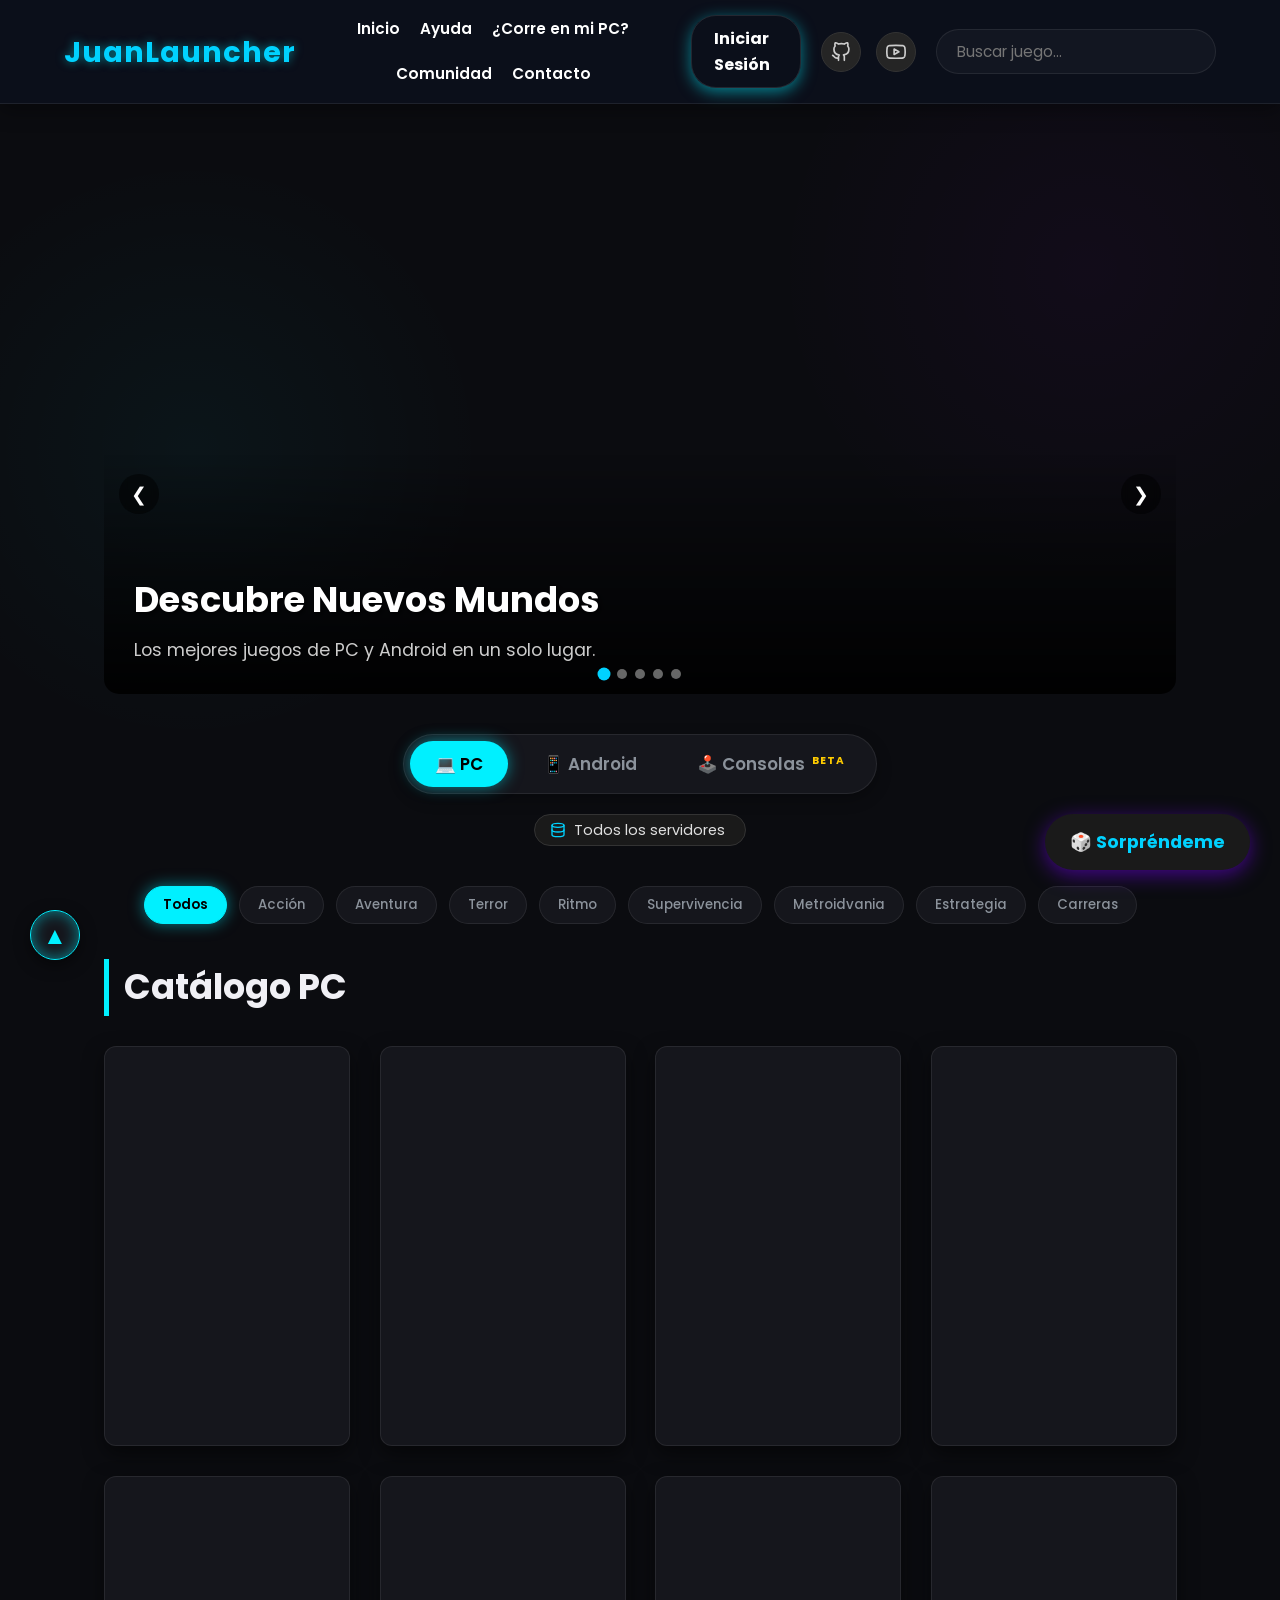
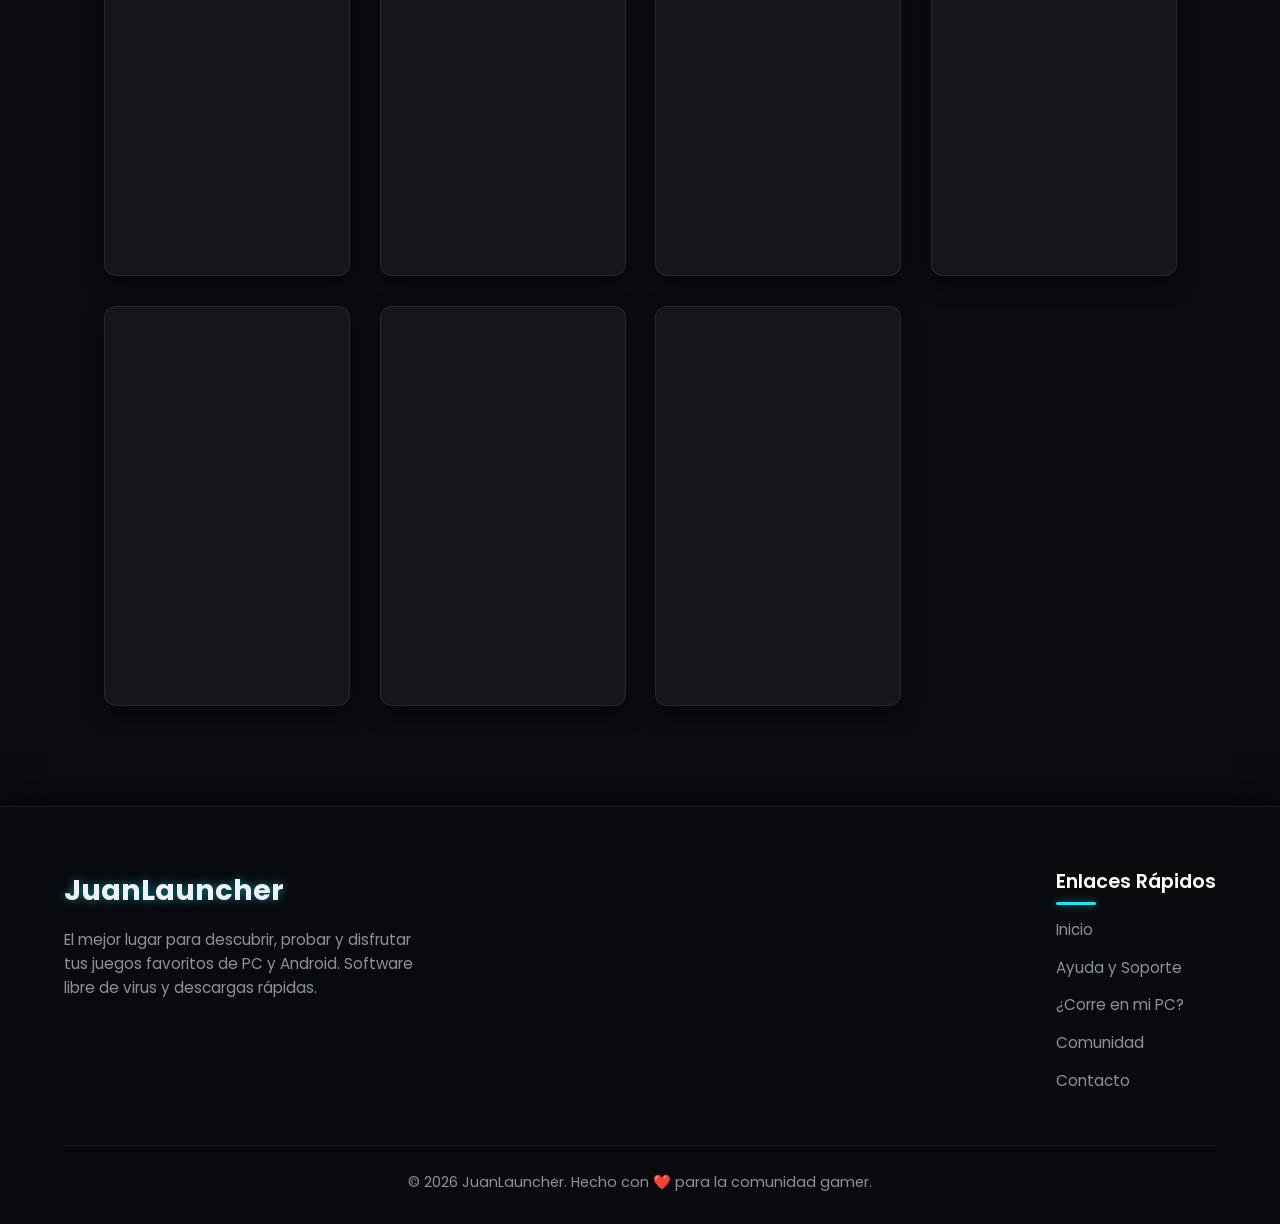
==== commit e3071edc: "cambios y añadidos en el Carrosuel" ====
--- a/index.html
+++ b/index.html
@@ -69,38 +69,141 @@
     </header>
 
     <main>
-        <!-- HERO CAROUSEL -->
-        <div class="hero-carousel">
-            <div class="hero-slide active" style="background-image: url('https://images.unsplash.com/photo-1542751371-adc38448a05e?q=80&w=2070&auto=format&fit=crop');">
-                <div class="hero-overlay">
+    <div class="custom-slider-container">
+        <!-- La pista que contiene todas las imágenes -->
+        <div class="slider-track" id="slider-track">
+            
+            <!-- Slide 1 -->
+            <div class="slide-item" style="background-image: url('https://images.unsplash.com/photo-1542751371-adc38448a05e?q=70&w=1280&auto=format&fit=crop');">
+                <div class="slide-info">
                     <h2>Descubre Nuevos Mundos</h2>
-                    <p>Los mejores juegos de PC y Android en un solo lugar. Descargas rápidas y seguras.</p>
-                </div>
-            </div>
-            <div class="hero-slide" style="background-image: url('https://images.unsplash.com/photo-1550745165-9bc0b252726f?q=80&w=2070&auto=format&fit=crop');">
-                <div class="hero-overlay">
+                    <p>Los mejores juegos de PC y Android en un solo lugar.</p>
+                </div>
+            </div>
+
+            <!-- Slide 2 -->
+            <div class="slide-item" style="background-image: url('https://images.unsplash.com/photo-1550745165-9bc0b252726f?q=70&w=1280&auto=format&fit=crop');">
+                <div class="slide-info">
                     <h2>Foro de la Comunidad</h2>
-                    <p>Comparte tus mods, trucos y tutoriales con miles de jugadores.</p>
-                </div>
-            </div>
-            
-            <div class="hero-indicators">
-                <span class="hero-dot active" onclick="changeSlide(0)"></span>
-                <span class="hero-dot" onclick="changeSlide(1)"></span>
-            </div>
-        </div>
-        
-        <script>
-            let cIndex = 0;
-            const s = document.querySelectorAll('.hero-slide');
-            const d = document.querySelectorAll('.hero-dot');
-            function changeSlide(n) {
-                s[cIndex].classList.remove('active'); d[cIndex].classList.remove('active');
-                cIndex = n !== undefined ? n : (cIndex + 1) % s.length;
-                s[cIndex].classList.add('active'); d[cIndex].classList.add('active');
-            }
-            setInterval(changeSlide, 6000);
-        </script>
+                    <p>Comparte tus mods, trucos y tutoriales.</p>
+                </div>
+            </div>
+
+            <div class="slide-item" style="background-image: url('https://plus.unsplash.com/premium_photo-1687672031135-fc2074fd7207?q=80&w=1170&auto=format&fit=crop&ixlib=rb-4.1.0&ixid=M3wxMjA3fDB8MHxwaG90by1wYWdlfHx8fGVufDB8fHx8fA%3D%3D');">
+                <div class="slide-info">
+                    <h2>Juegos Retro</h2>
+                    <p>todos los Juegos de consolas Retro Disponibles.</p>
+                </div>
+            </div>
+
+            <div class="slide-item" style="background-image: url('https://plus.unsplash.com/premium_photo-1740363268539-cd9093c3b5d1?q=80&w=1170&auto=format&fit=crop&ixlib=rb-4.1.0&ixid=M3wxMjA3fDB8MHxwaG90by1wYWdlfHx8fGVufDB8fHx8fA%3D%3D');">
+                <div class="slide-info">
+                    <h2>Los Mejores Servers de Descarga</h2>
+                    <p>Tenemos Servidores de Mediafire, Gofile y Terabox para almacenar los Juegos</p>
+                </div>
+            </div>
+
+            <div class="slide-item" style="background-image: url('https://plus.unsplash.com/premium_photo-1720287601920-ee8c503af775?q=80&w=1170&auto=format&fit=crop&ixlib=rb-4.1.0&ixid=M3wxMjA3fDB8MHxwaG90by1wYWdlfHx8fGVufDB8fHx8fA%3D%3D');">
+                <div class="slide-info">
+                    <h2>Proyecto Totalmente Open-Source</h2>
+                    <p>Todo el codigo de JuanLauncher esta en Github</p>
+                </div>
+            </div>
+
+        </div>
+
+        <!-- Controles: Flechas (Solo visibles en PC) -->
+        <button class="slider-arrow prev-arrow" id="btn-prev">&#10094;</button>
+        <button class="slider-arrow next-arrow" id="btn-next">&#10095;</button>
+
+        <!-- Controles: Puntos (Se generan solos por JS) -->
+        <div class="slider-dots" id="slider-dots"></div>
+    </div>
+
+    <script>
+    // ==========================================
+    // LÓGICA DEL SLIDER CUSTOM (ANTI-LAG Y TÁCTIL)
+    // ==========================================
+    const track = document.getElementById('slider-track');
+    const slides = document.querySelectorAll('.slide-item');
+    const btnPrev = document.getElementById('btn-prev');
+    const btnNext = document.getElementById('btn-next');
+    const dotsContainer = document.getElementById('slider-dots');
+    
+    let currentIndex = 0;
+    let slideTimer;
+    let startX = 0;
+    let isDragging = false;
+
+    // 1. Crear puntitos dinámicamente
+    slides.forEach((_, i) => {
+        const dot = document.createElement('div');
+        dot.classList.add('dot');
+        if (i === 0) dot.classList.add('active');
+        dot.addEventListener('click', () => goToSlide(i));
+        dotsContainer.appendChild(dot);
+    });
+    const dots = document.querySelectorAll('.dot');
+
+    // 2. Función principal (Mueve la pista completa)
+    function goToSlide(index) {
+        if (index < 0) index = slides.length - 1;
+        if (index >= slides.length) index = 0;
+
+        currentIndex = index;
+        track.style.transform = `translateX(-${currentIndex * 100}%)`;
+
+        // Actualizar colores de puntitos
+        dots.forEach(d => d.classList.remove('active'));
+        dots[currentIndex].classList.add('active');
+
+        resetTimer();
+    }
+
+    // 3. Eventos de flechas
+    if(btnNext) btnNext.addEventListener('click', () => goToSlide(currentIndex + 1));
+    if(btnPrev) btnPrev.addEventListener('click', () => goToSlide(currentIndex - 1));
+
+    // 4. Soporte Táctil (Swipe en celulares)
+    if(track) {
+        track.addEventListener('touchstart', (e) => {
+            startX = e.touches[0].clientX;
+            isDragging = true;
+            clearInterval(slideTimer); // Pausa mientras el usuario tiene el dedo pegado
+        }, { passive: true });
+
+        track.addEventListener('touchend', (e) => {
+            if (!isDragging) return;
+            const endX = e.changedTouches[0].clientX;
+            const diffX = startX - endX;
+
+            // Si el dedo arrastró más de 50 píxeles, pasamos imagen
+            if (diffX > 50) goToSlide(currentIndex + 1); 
+            else if (diffX < -50) goToSlide(currentIndex - 1); 
+            
+            isDragging = false;
+            startTimer(); // Reanudar autoPlay
+        });
+    }
+
+    // 5. Autoplay (Cambia cada 5 segundos)
+    function startTimer() {
+        slideTimer = setInterval(() => goToSlide(currentIndex + 1), 5000);
+    }
+    function resetTimer() {
+        clearInterval(slideTimer);
+        startTimer();
+    }
+
+    // 6. Apagar slider si el usuario minimiza el navegador
+    document.addEventListener("visibilitychange", () => {
+        if (document.hidden) clearInterval(slideTimer);
+        else startTimer();
+    });
+
+    // Arrancar la primera vez
+    startTimer();
+</script>
 
         <!-- SECCIÓN DE FILTROS -->
         <div class="filters-container">
--- a/style.css
+++ b/style.css
@@ -2559,4 +2559,129 @@
 
 header {
     transition: transform 0.3s ease;
+}
+
+
+/* =========================================
+   SLIDER CUSTOM Y OPTIMIZADO
+   ========================================= */
+.custom-slider-container {
+    position: relative;
+    width: 100%;
+    height: 400px;
+    overflow: hidden;
+    border-radius: 15px;
+    margin-bottom: 40px;
+    /* Anti-lag base */
+    transform: translateZ(0); 
+}
+
+/* La pista larga que mueve las imágenes */
+.slider-track {
+    display: flex;
+    height: 100%;
+    width: 100%;
+    transition: transform 0.5s cubic-bezier(0.25, 1, 0.5, 1);
+    will-change: transform;
+}
+
+.slide-item {
+    min-width: 100%;
+    height: 100%;
+    background-size: cover;
+    background-position: center;
+    position: relative;
+}
+
+/* Sombra inferior para que el texto resalte */
+.slide-item::after {
+    content: '';
+    position: absolute;
+    bottom: 0; left: 0; width: 100%; height: 60%;
+    background: linear-gradient(to top, rgba(0,0,0,0.9) 0%, rgba(0,0,0,0) 100%);
+    pointer-events: none;
+}
+
+.slide-info {
+    position: absolute;
+    bottom: 30px;
+    left: 30px;
+    right: 30px;
+    z-index: 2;
+    color: #fff;
+}
+
+.slide-info h2 {
+    font-size: 2.2rem;
+    margin-bottom: 8px;
+    text-shadow: 2px 2px 5px rgba(0,0,0,0.8);
+}
+
+.slide-info p {
+    font-size: 1.1rem;
+    color: #ccc;
+    text-shadow: 1px 1px 3px rgba(0,0,0,0.8);
+}
+
+/* --- FLECHAS --- */
+.slider-arrow {
+    position: absolute;
+    top: 50%;
+    transform: translateY(-50%);
+    background: rgba(0,0,0,0.5);
+    color: white;
+    border: none;
+    width: 40px;
+    height: 40px;
+    border-radius: 50%;
+    font-size: 1.2rem;
+    cursor: pointer;
+    z-index: 5;
+    transition: background 0.3s, transform 0.2s;
+    display: flex;
+    align-items: center;
+    justify-content: center;
+    backdrop-filter: blur(5px);
+}
+
+.slider-arrow:hover { 
+    background: #00d2ff; 
+    color: #000; 
+    transform: translateY(-50%) scale(1.1); 
+}
+.prev-arrow { left: 15px; }
+.next-arrow { right: 15px; }
+
+/* --- PUNTITOS --- */
+.slider-dots {
+    position: absolute;
+    bottom: 15px;
+    left: 50%;
+    transform: translateX(-50%);
+    display: flex;
+    gap: 8px;
+    z-index: 5;
+}
+
+.dot {
+    width: 10px; height: 10px;
+    background: rgba(255,255,255,0.4);
+    border-radius: 50%;
+    cursor: pointer;
+    transition: 0.3s;
+}
+
+.dot.active { 
+    background: #00d2ff; 
+    transform: scale(1.3); 
+}
+
+/* --- MÓVILES --- */
+@media (max-width: 768px) {
+    .custom-slider-container { height: 220px; border-radius: 10px; }
+    .slide-info { bottom: 20px; left: 15px; right: 15px; }
+    .slide-info h2 { font-size: 1.4rem; }
+    .slide-info p { font-size: 0.9rem; }
+    /* En celular ocultamos las flechas (usaremos el dedo para arrastrar) */
+    .slider-arrow { display: none; } 
 }
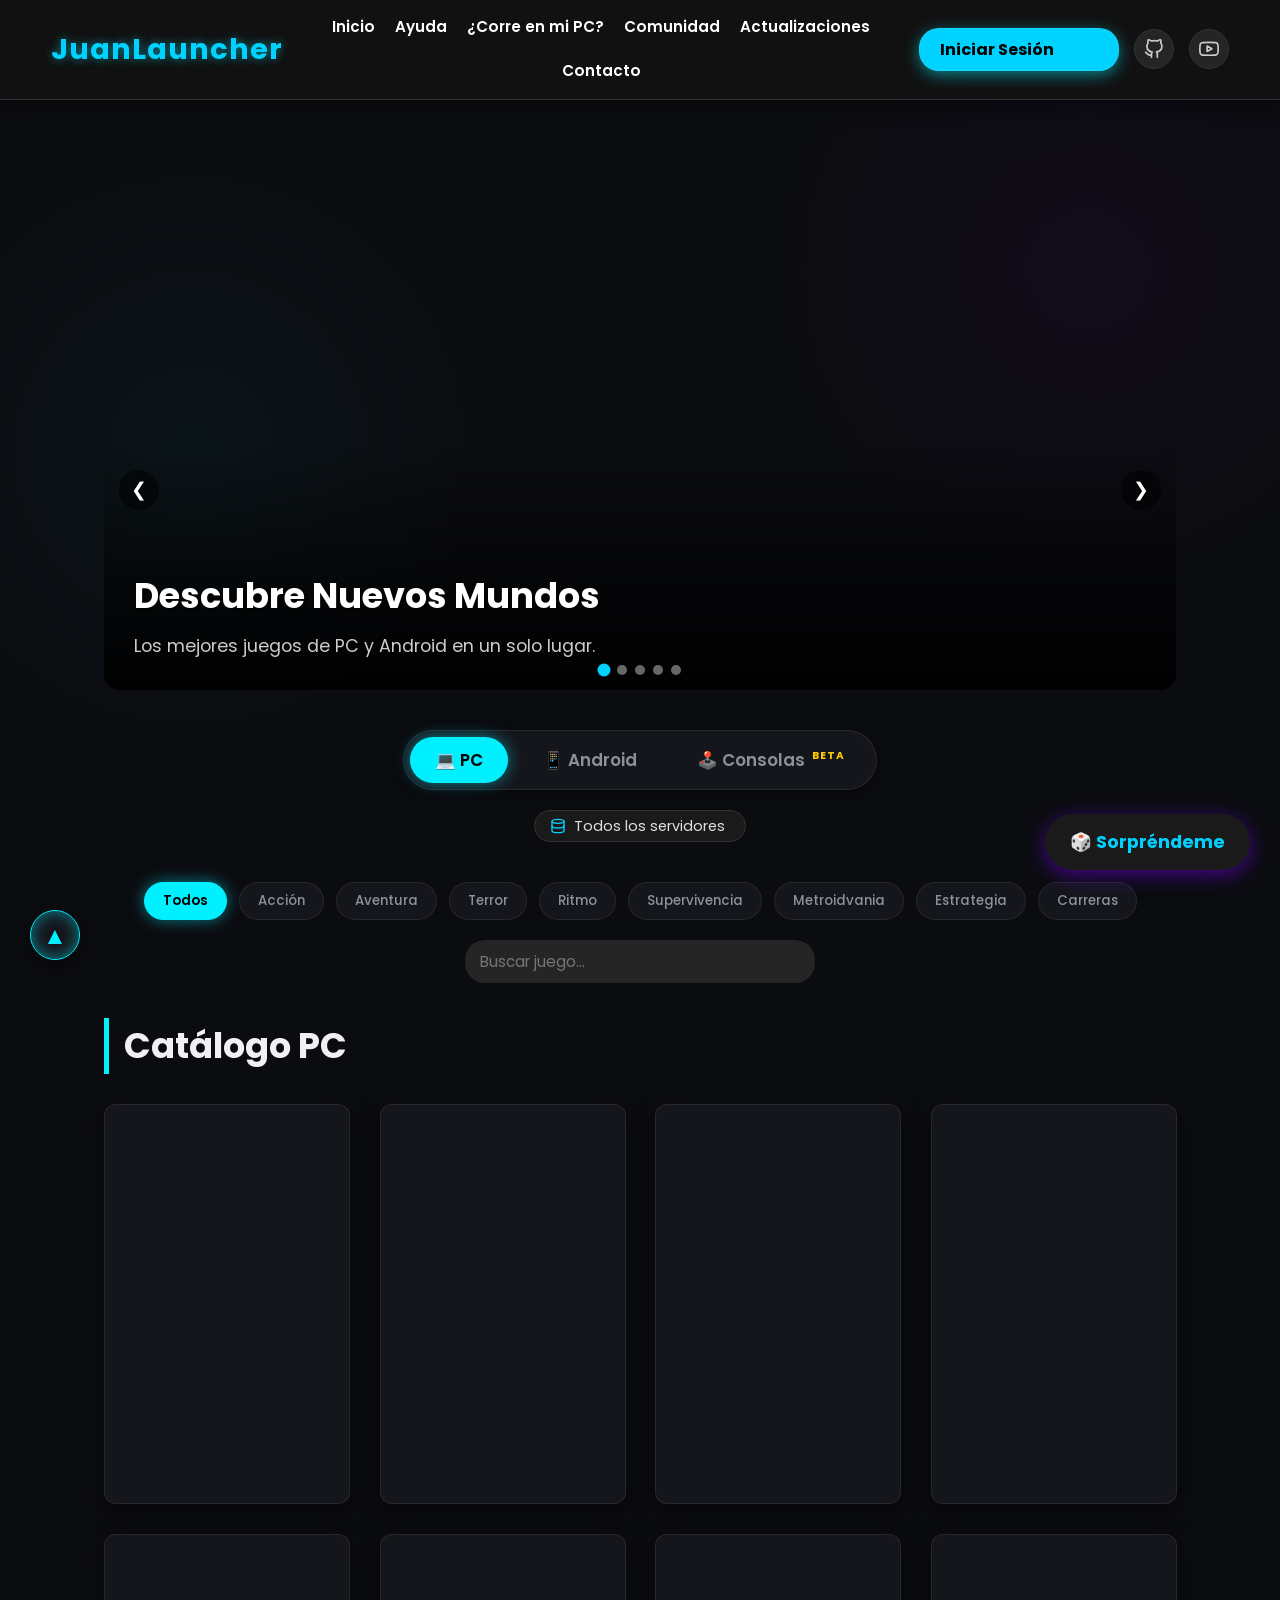
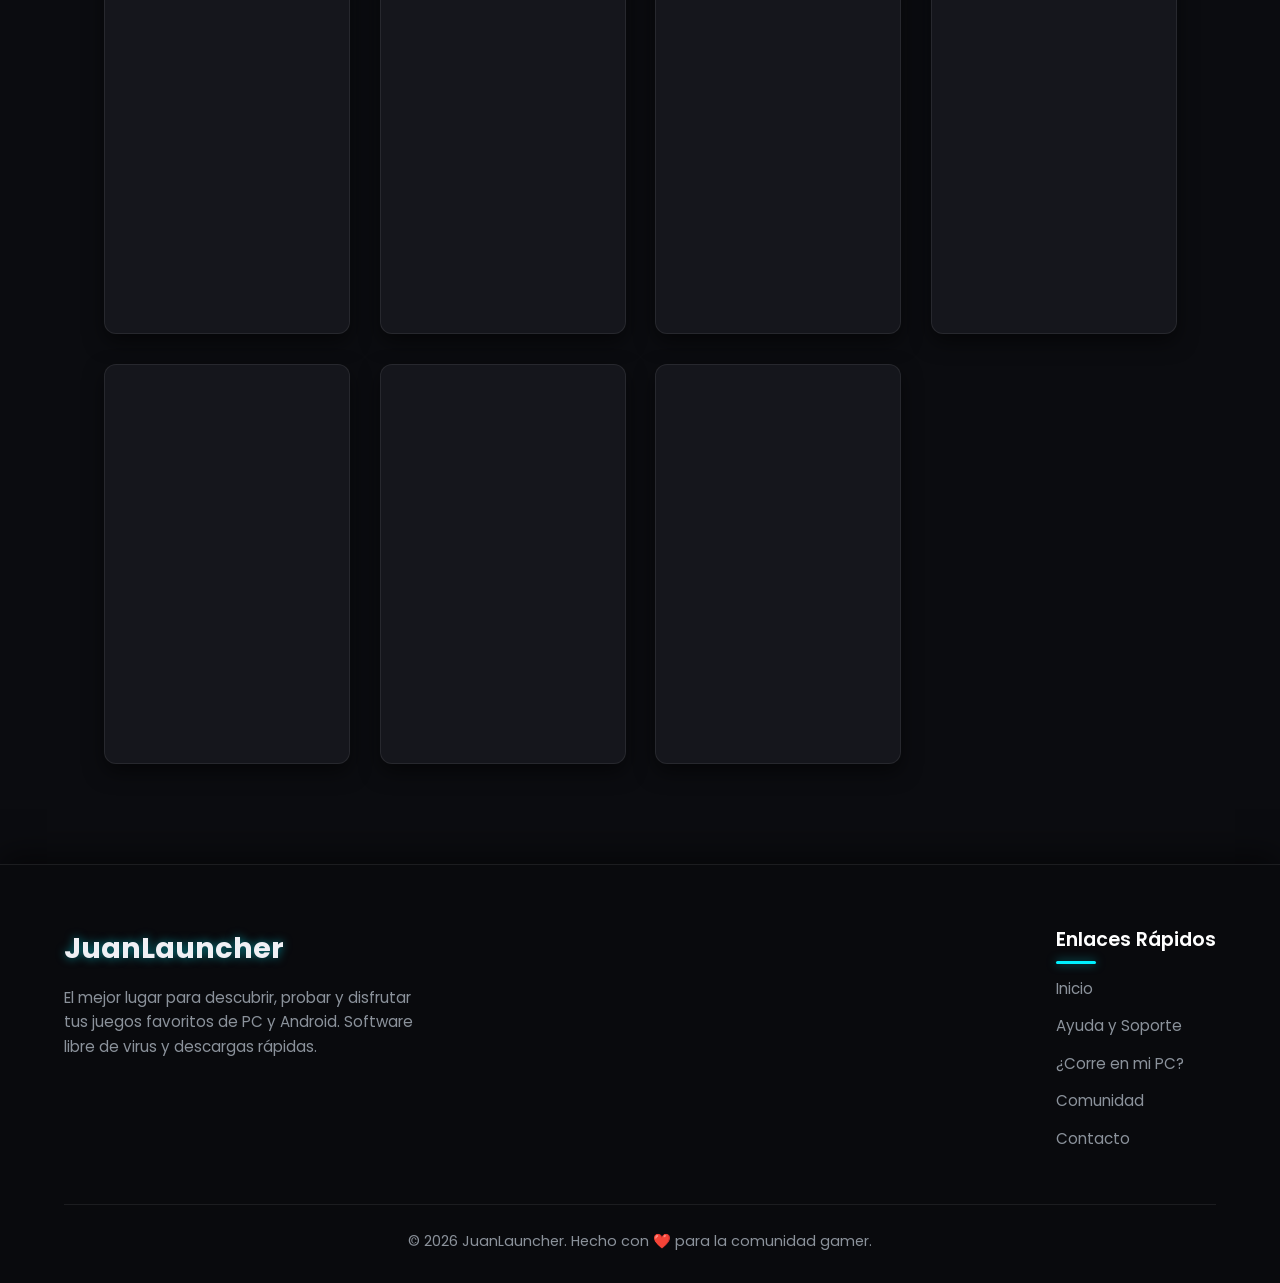
==== commit 26ae8669: "arreglos de bugs y cambios en la interfaz" ====
--- a/index.html
+++ b/index.html
@@ -9,7 +9,17 @@
     <meta name="keywords" content="JuanLauncher, Juancho, web development, software games pc, juegos, mediafire">
     <link rel="stylesheet" href="style.css?v=5">
     <link rel="shortcut icon" href="img/juanlauncher/logo-favicon.png" type="image/x-icon">
+    <link rel="apple-touch-icon" href="img/juanlauncher/logo-favicon.png">
     <link href="https://fonts.googleapis.com/css2?family=Poppins:wght@300;400;600&display=swap" rel="stylesheet">
+    <script type="application/ld+json">
+        {
+        "@context": "https://schema.org",
+        "@type": "WebSite",
+        "name": "JuanLauncher",
+        "url": "https://juancho033.github.io/juanlauncher/"
+        }
+    </script>
+
       <style>
         /* 1. Quitamos el comportamiento de "Fijo / Sticky" solo en esta página */
         header {
@@ -25,9 +35,27 @@
 
 <body>
 
-    <header>
-        <!-- Botones de redes sociales a la izquierda -->
-        <div class="social-links">
+   <header>
+        <!-- 1. LOGO -->
+        <div class="logo">
+            <a href="index.html" style="text-decoration:none; color:#00d2ff;">JuanLauncher</a>
+        </div>
+
+
+        <!-- 2. NAVEGACIÓN CENTRAL (Ahora con ID "mobile-menu") -->
+        <nav id="mobile-menu">
+            <a href="index.html" class="nav-link">Inicio</a>
+            <a href="ayuda.html" class="nav-link">Ayuda</a>
+            <a href="compatibilidad.html" class="nav-link">¿Corre en mi PC?</a>
+            <a href="comunidad.html" class="nav-link">Comunidad</a>
+            <a href="changelog.html" class="nav-link">Actualizaciones</a>
+            <a href="contacto.html" class="nav-link">Contacto</a>
+        </nav>
+
+        <!-- 3. ACCIONES A LA DERECHA -->
+        <div class="header-actions">
+            
+           <div class="social-links">
             <a href="https://github.com/juancho033/juanlauncher" target="_blank" class="social-btn github-btn"
                 title="Mi GitHub">
                 <svg viewBox="0 0 24 24" width="20" height="20" stroke="currentColor" stroke-width="2" fill="none"
@@ -49,22 +77,9 @@
             </a>
         </div>
 
-        <div class="nav-container">
-            <div class="logo"><a href="index.html" style="text-decoration:none; color:#00d2ff;">JuanLauncher</a></div>
-            <nav>
-                <a href="index.html" class="nav-link">Inicio</a>
-                <a href="ayuda.html" class="nav-link">Ayuda</a>
-                <a href="compatibilidad.html" class="nav-link">¿Corre en mi PC?</a>
-                <a href="comunidad.html" class="nav-link">Comunidad</a>
-                 <a href="contacto.html" class="nav-link">Contacto</a>
-            </nav>
             <div class="auth-buttons">
                 <a href="login.html" class="login-btn">Iniciar Sesión</a>
             </div>
-        </div>
-        
-        <div class="search-bar">
-            <input type="text" id="buscador" placeholder="Buscar juego...">
         </div>
     </header>
 
@@ -186,14 +201,6 @@
         });
     }
 
-    // 5. Autoplay (Cambia cada 5 segundos)
-    function startTimer() {
-        slideTimer = setInterval(() => goToSlide(currentIndex + 1), 5000);
-    }
-    function resetTimer() {
-        clearInterval(slideTimer);
-        startTimer();
-    }
 
     // 6. Apagar slider si el usuario minimiza el navegador
     document.addEventListener("visibilitychange", () => {
@@ -245,6 +252,11 @@
 
             </div>
 
+            <div class="search-bar">
+                <input type="text" id="buscador" placeholder="Buscar juego..." style="width: 350px;">
+            </div>
+            
+
             <!-- Categorías -->
             <div class="genre-list">
                 <button class="genre-btn active" data-cat="todos">Todos</button>
--- a/style.css
+++ b/style.css
@@ -1625,7 +1625,8 @@
 .login-btn {
     background: linear-gradient(45deg, var(--accent), var(--secondary));
     color: white;
-    padding: 10px 22px;
+    width: 200px;
+    padding: 15px 22px;
     border-radius: 25px;
     text-decoration: none;
     font-weight: 700;
@@ -2684,4 +2685,97 @@
     .slide-info p { font-size: 0.9rem; }
     /* En celular ocultamos las flechas (usaremos el dedo para arrastrar) */
     .slider-arrow { display: none; } 
+}
+
+
+
+
+/* =========================================
+   HEADER PERFECTO (PC, LAPTOP Y MÓVIL)
+   ========================================= */
+
+/* --- 1. ESCRITORIO (Pantallas Grandes) --- */
+header {
+    position: sticky;
+    top: 0;
+    z-index: 1000;
+    background: rgba(18, 18, 18, 0.95);
+    backdrop-filter: blur(10px);
+    border-bottom: 1px solid #333;
+    padding: 15px 4%;
+    display: flex;
+    justify-content: space-between; /* Separa los 3 bloques */
+    align-items: center;
+    gap: 20px;
+    transition: transform 0.3s cubic-bezier(0.4, 0, 0.2, 1);
+    will-change: transform;
+}
+
+nav {
+    display: flex;
+    gap: 20px;
+    flex: 1; /* Permite que el menú se centre en la pantalla */
+    justify-content: center;
+}
+
+.header-actions {
+    display: flex;
+    align-items: center;
+    gap: 15px;
+}
+
+.search-bar input {
+    width: 200px;
+    padding: 10px 15px;
+    border-radius: 20px;
+    border: none;
+    background: #252525;
+    color: white;
+    transition: width 0.3s, box-shadow 0.3s;
+}
+
+.search-bar input:focus {
+    width: 240px; /* Se estira elegante al darle clic */
+    outline: none;
+    box-shadow: 0 0 10px rgba(0, 210, 255, 0.3);
+}
+
+.auth-buttons .login-btn {
+    background: #00d2ff;
+    color: #000;
+    padding: 8px 20px;
+    border-radius: 20px;
+    text-decoration: none;
+    font-weight: bold;
+    transition: 0.3s;
+    white-space: nowrap; /* Evita que el texto se rompa en 2 líneas */
+}
+
+.auth-buttons .login-btn:hover {
+    background: #00a8cc;
+    box-shadow: 0 0 15px rgba(0, 210, 255, 0.4);
+}
+
+
+/* --- MÓVILES Y TABLETS (Hasta 850px) --- */
+
+/* --- 2. LAPTOPS (Pantallas Medianas, hasta 1200px) --- */
+@media (max-width: 1200px) {
+    nav { gap: 12px; }
+    .nav-link { font-size: 0.85rem; }
+    
+    .header-actions { gap: 10px; }
+    .search-bar input { width: 140px; font-size: 0.85rem; }
+    .search-bar input:focus { width: 170px; }
+    
+    /* En laptops ocultamos los SVGs de YouTube y GitHub (están en el pie de página) para que quepa todo */
+    .social-links { display: none; }
+}
+
+
+
+/* Clase para ocultar el header al hacer scroll hacia abajo (Smart Header) */
+.header-hidden {
+    transform: translateY(-100%);
+    box-shadow: none;
 }
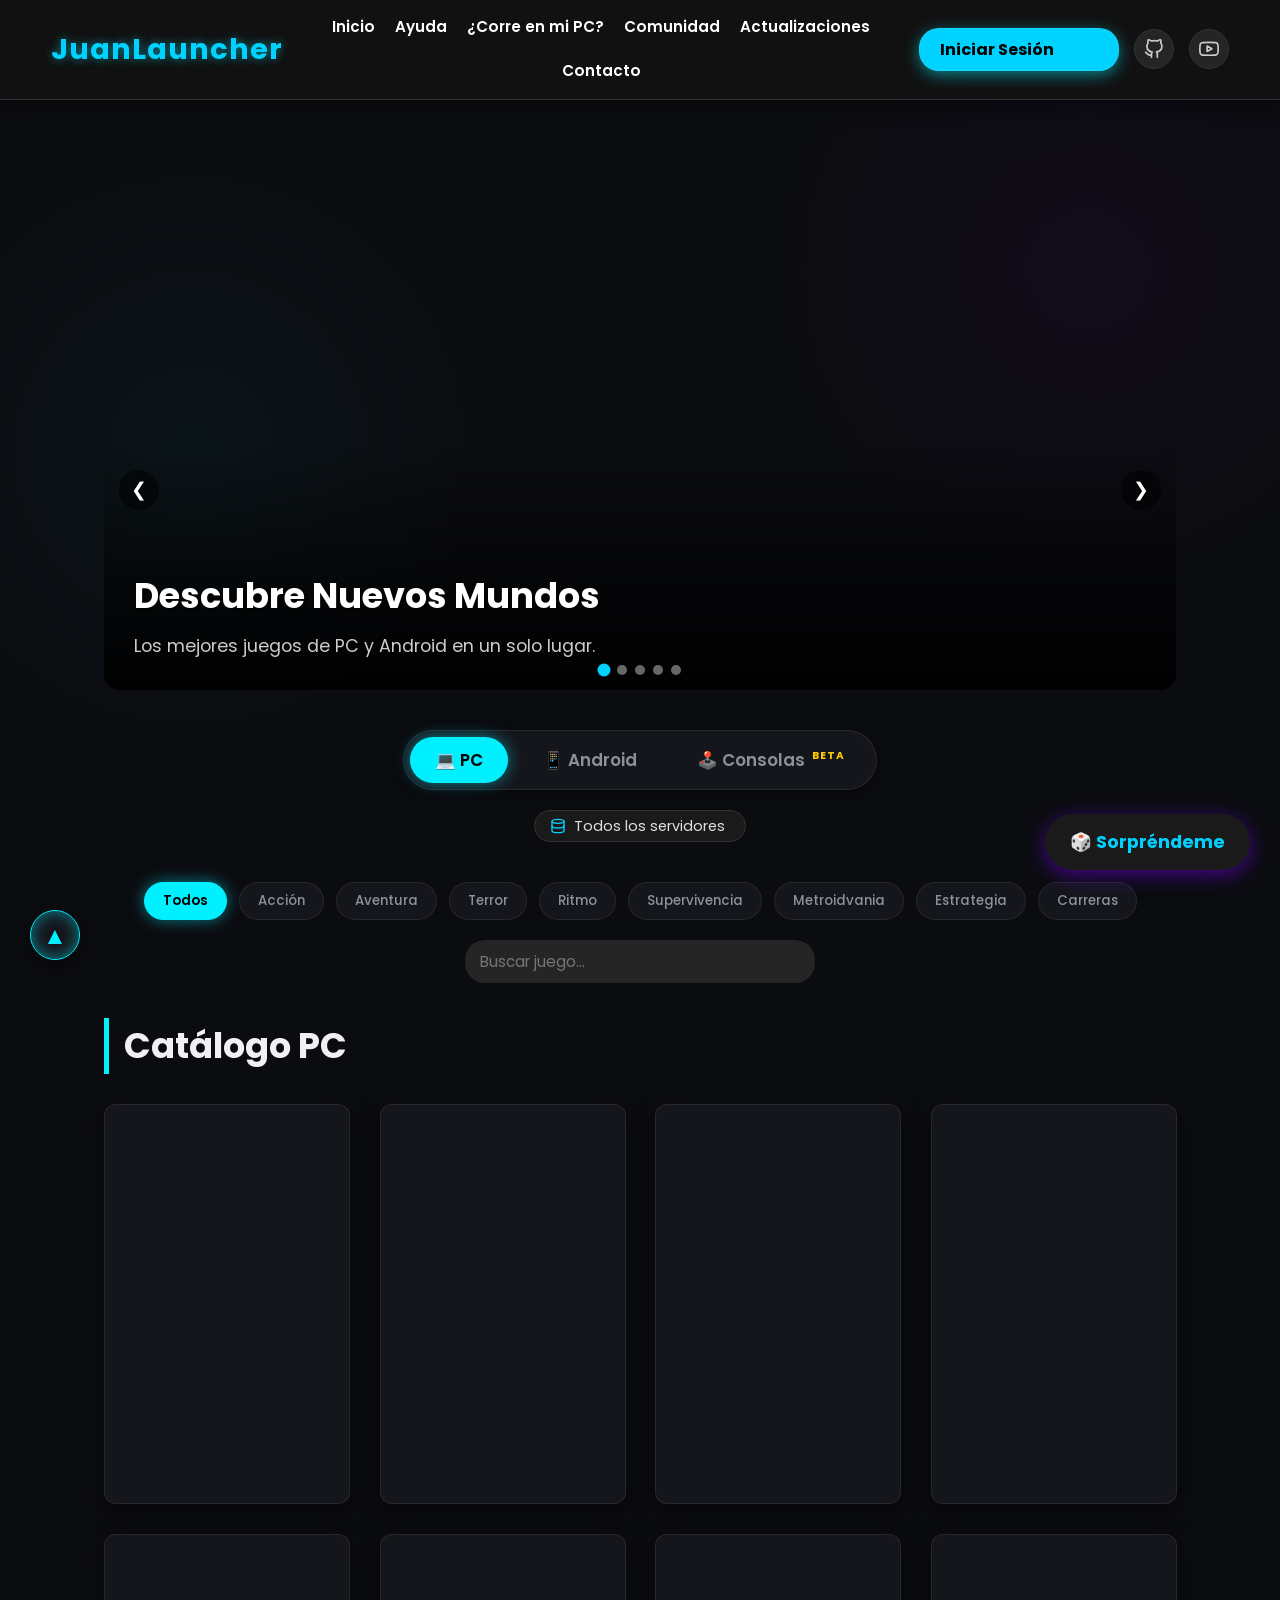
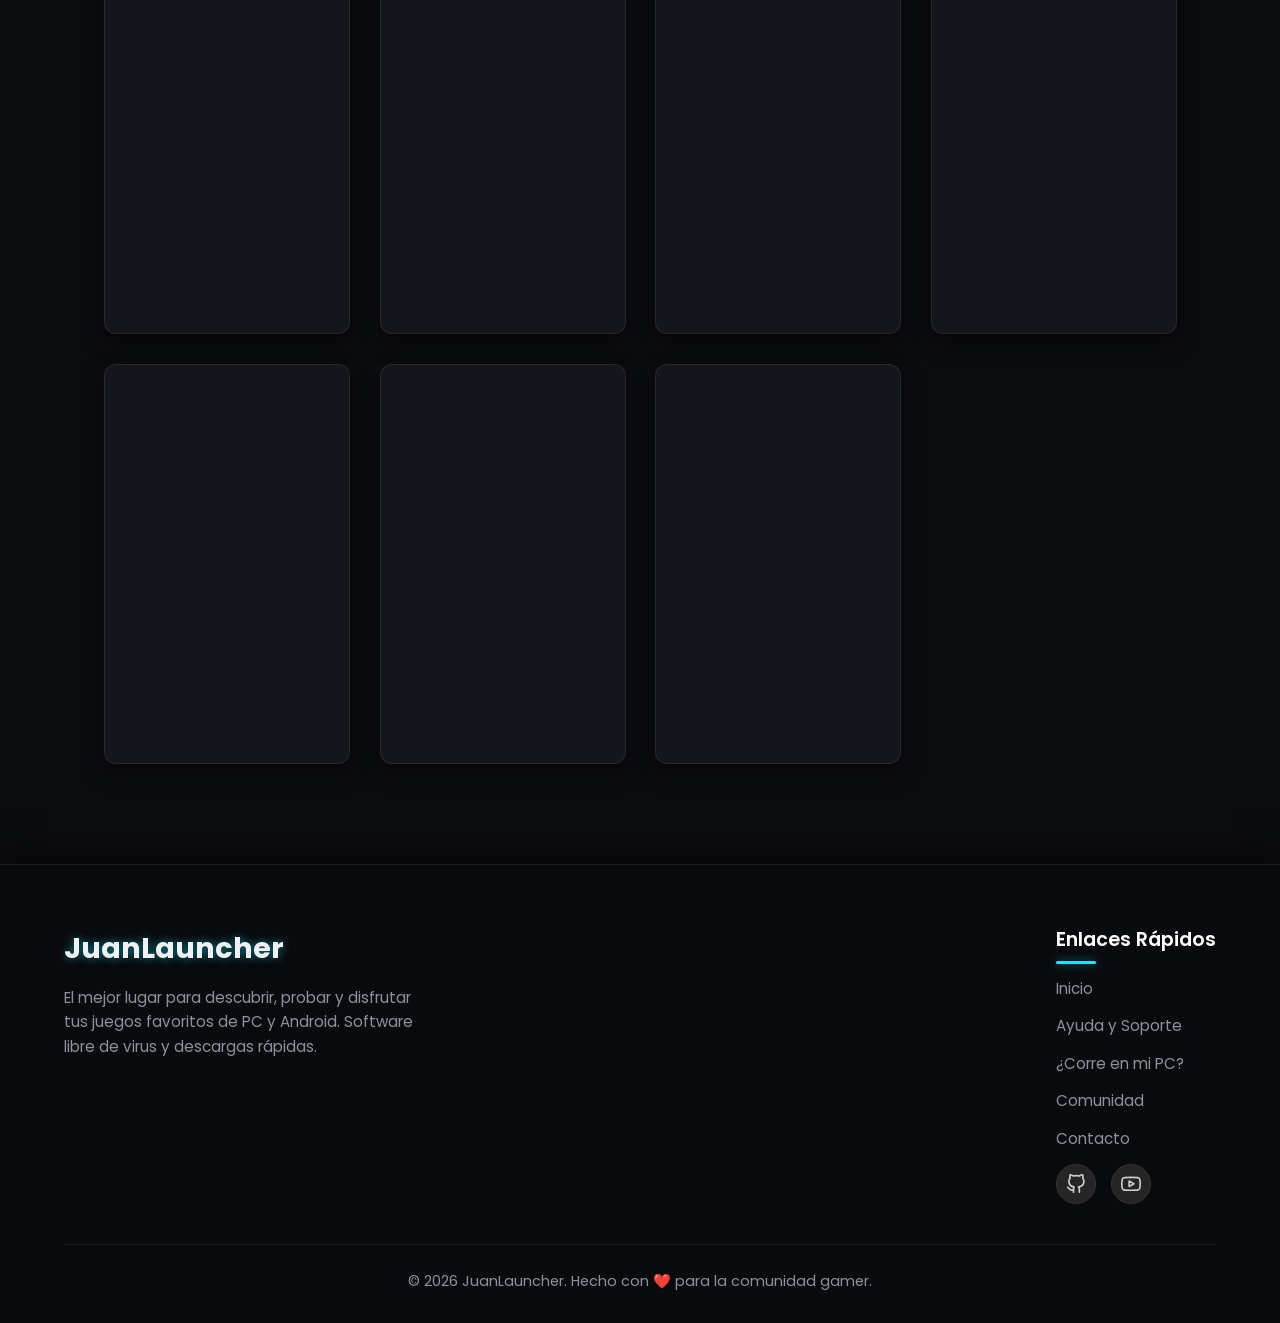
==== commit 3863aa5c: "se añade el changelog (a partir de aqui los commits se haran mas largos)" ====
--- a/index.html
+++ b/index.html
@@ -297,6 +297,27 @@
                     <li><a href="comunidad.html">Comunidad</a></li>
                     <li><a href="contacto.html">Contacto</a></li>
                 </ul>
+                 <div class="social-links">
+            <a href="https://github.com/juancho033/juanlauncher" target="_blank" class="social-btn github-btn"
+                title="Mi GitHub">
+                <svg viewBox="0 0 24 24" width="20" height="20" stroke="currentColor" stroke-width="2" fill="none"
+                    stroke-linecap="round" stroke-linejoin="round">
+                    <path
+                        d="M9 19c-5 1.5-5-2.5-7-3m14 6v-3.87a3.37 3.37 0 0 0-.94-2.61c3.14-.35 6.44-1.54 6.44-7A5.44 5.44 0 0 0 20 4.77 5.07 5.07 0 0 0 19.91 1S18.73.65 16 2.48a13.38 13.38 0 0 0-7 0C6.27.65 5.09 1 5.09 1A5.07 5.07 0 0 0 5 4.77a5.44 5.44 0 0 0-1.5 3.78c0 5.42 3.3 6.61 6.44 7A3.37 3.37 0 0 0 9 18.13V22">
+                    </path>
+                </svg>
+            </a>
+            <a href="https://www.youtube.com/@JUANCHODEV22" target="_blank" class="social-btn youtube-btn"
+                title="Mi YouTube">
+                <svg viewBox="0 0 24 24" width="20" height="20" stroke="currentColor" stroke-width="2" fill="none"
+                    stroke-linecap="round" stroke-linejoin="round">
+                    <path
+                        d="M22.54 6.42a2.78 2.78 0 0 0-1.94-2C18.88 4 12 4 12 4s-6.88 0-8.6.46a2.78 2.78 0 0 0-1.94 2A29 29 0 0 0 1 11.75a29 29 0 0 0 .46 5.33A2.78 2.78 0 0 0 3.4 19c1.72.46 8.6.46 8.6.46s6.88 0 8.6-.46a2.78 2.78 0 0 0 1.94-2 29 29 0 0 0 .46-5.25 29 29 0 0 0-.46-5.33z">
+                    </path>
+                    <polygon points="9.75 15.02 15.5 11.75 9.75 8.48 9.75 15.02"></polygon>
+                </svg>
+            </a>
+        </div>
             </div>
         </div>
         <div class="footer-bottom">
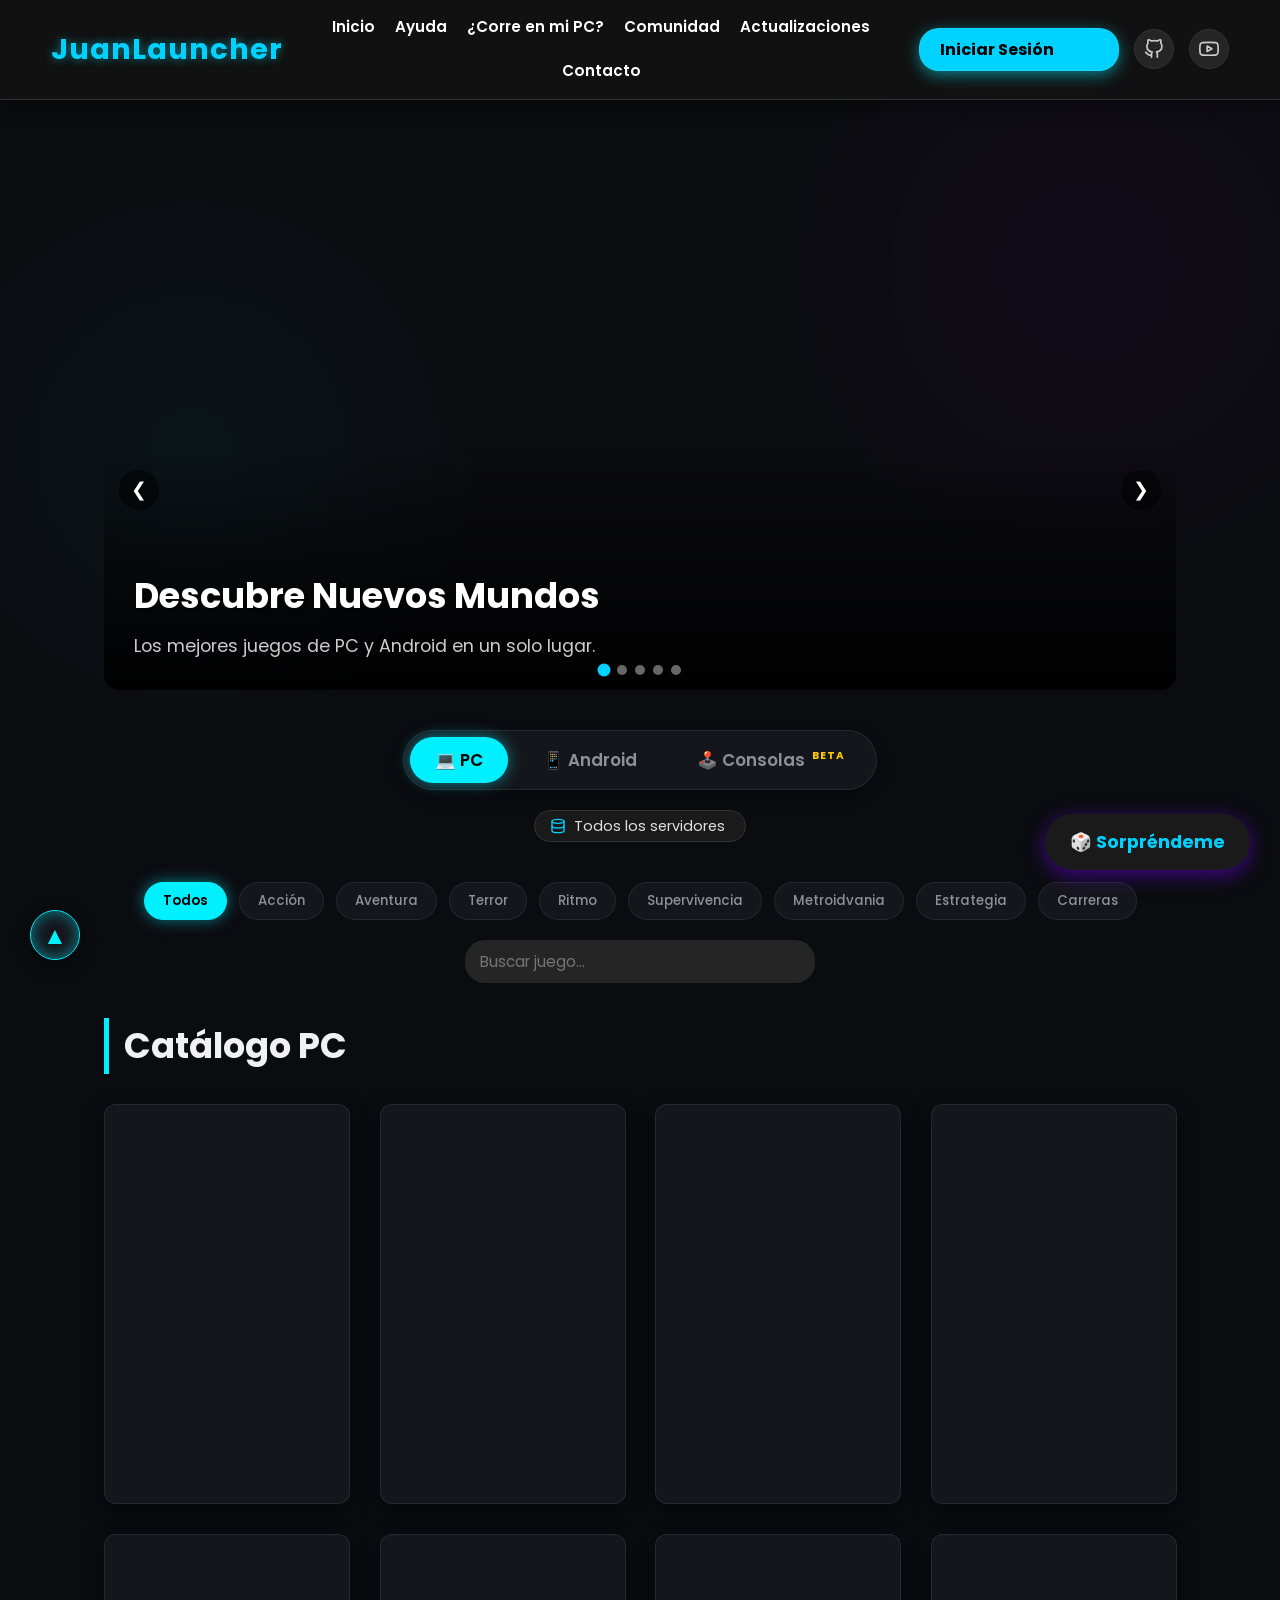
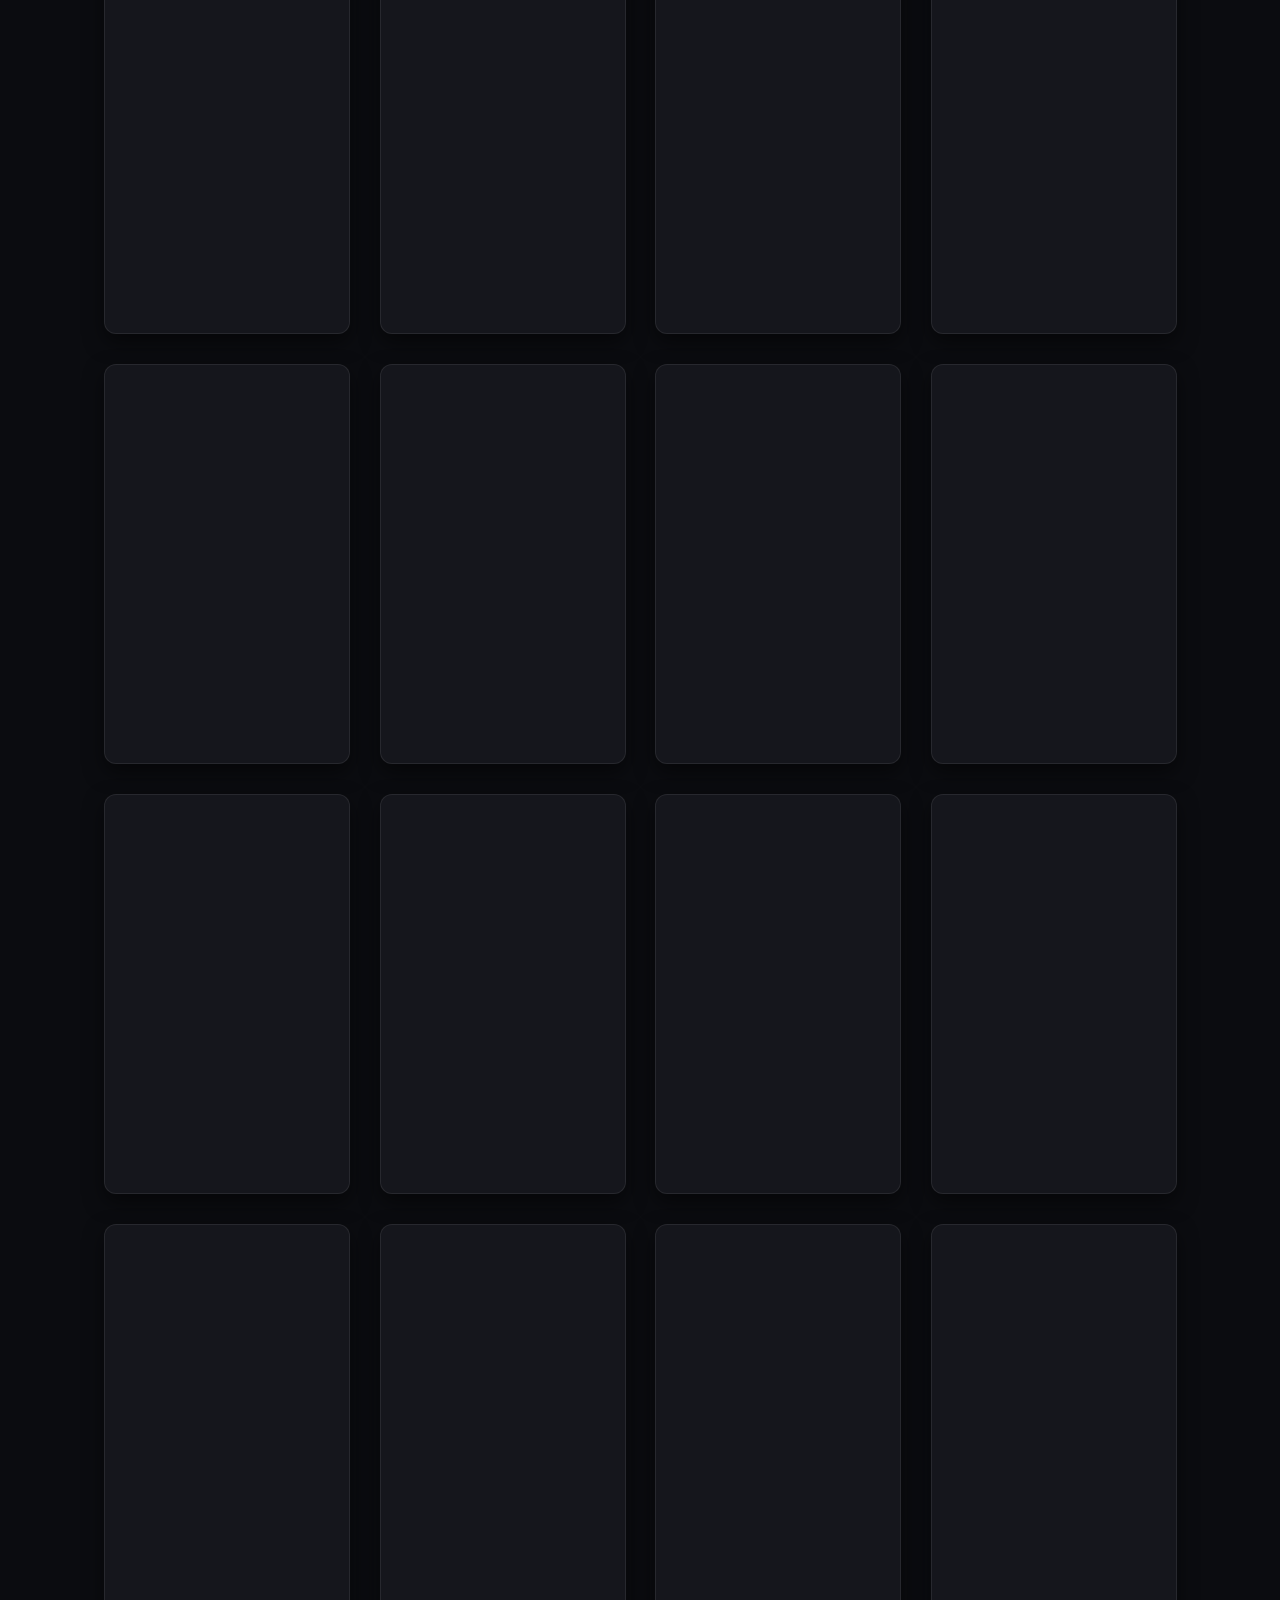
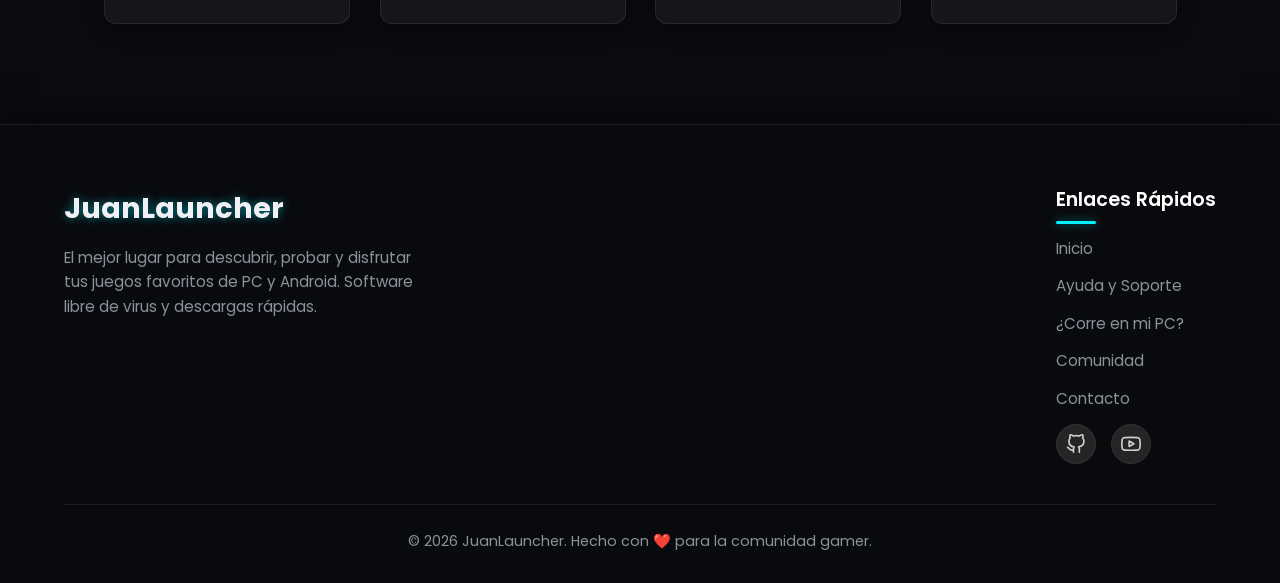
==== commit d0f687eb: "se separa la base de datos de los juegos en otro archivo y se arreglo un par de bugs" ====
--- a/index.html
+++ b/index.html
@@ -328,6 +328,7 @@
     <!-- Botón Subir Arriba -->
     <button id="scrollTopBtn" class="scroll-top-btn" title="Ir arriba">▲</button>
 
+    <script src="juegos.js"></script>
     <script src="script.js"></script>
         <script>
         const scrollBtn = document.getElementById("scrollTopBtn");
@@ -379,6 +380,7 @@
             window.scrollTo({ top: 0, behavior: 'smooth' });
         });
     </script>
+   
 </body>
 
 </html>
--- a/style.css
+++ b/style.css
@@ -2778,4 +2778,51 @@
 .header-hidden {
     transform: translateY(-100%);
     box-shadow: none;
+}
+
+/* Etiqueta HOT en las tarjetas */
+.card-img-wrapper {
+    position: relative; /* Necesario para que la etiqueta se quede dentro de la imagen */
+}
+
+.hot-badge {
+    position: absolute;
+    top: 10px;
+    left: 10px;
+    background: linear-gradient(45deg, #ff0000, #ff7300);
+    color: white;
+    padding: 5px 12px;
+    border-radius: 20px;
+    font-size: 0.8rem;
+    font-weight: bold;
+    z-index: 10;
+    box-shadow: 0 4px 10px rgba(255, 0, 0, 0.4);
+    animation: pulse-hot 2s infinite;
+}
+
+@keyframes pulse-hot {
+    0% { transform: scale(1); }
+    50% { transform: scale(1.05); box-shadow: 0 4px 15px rgba(255, 115, 0, 0.6); }
+    100% { transform: scale(1); }
+}
+
+/* Colores para los nuevos botones de descarga AAA */
+.btn-gofile {
+    background: linear-gradient(45deg, #0052D4, #4364F7);
+    color: white;
+    box-shadow: 0 5px 20px rgba(67, 100, 247, 0.3);
+}
+
+.btn-1fichier {
+    background: linear-gradient(45deg, #ff416c, #ff4b2b);
+    color: white;
+    box-shadow: 0 5px 20px rgba(255, 65, 108, 0.3);
+}
+
+/* Contenedor cuando hay múltiples botones */
+.multi-download-box {
+    display: flex;
+    flex-direction: column;
+    gap: 15px;
+    margin-top: 15px;
 }
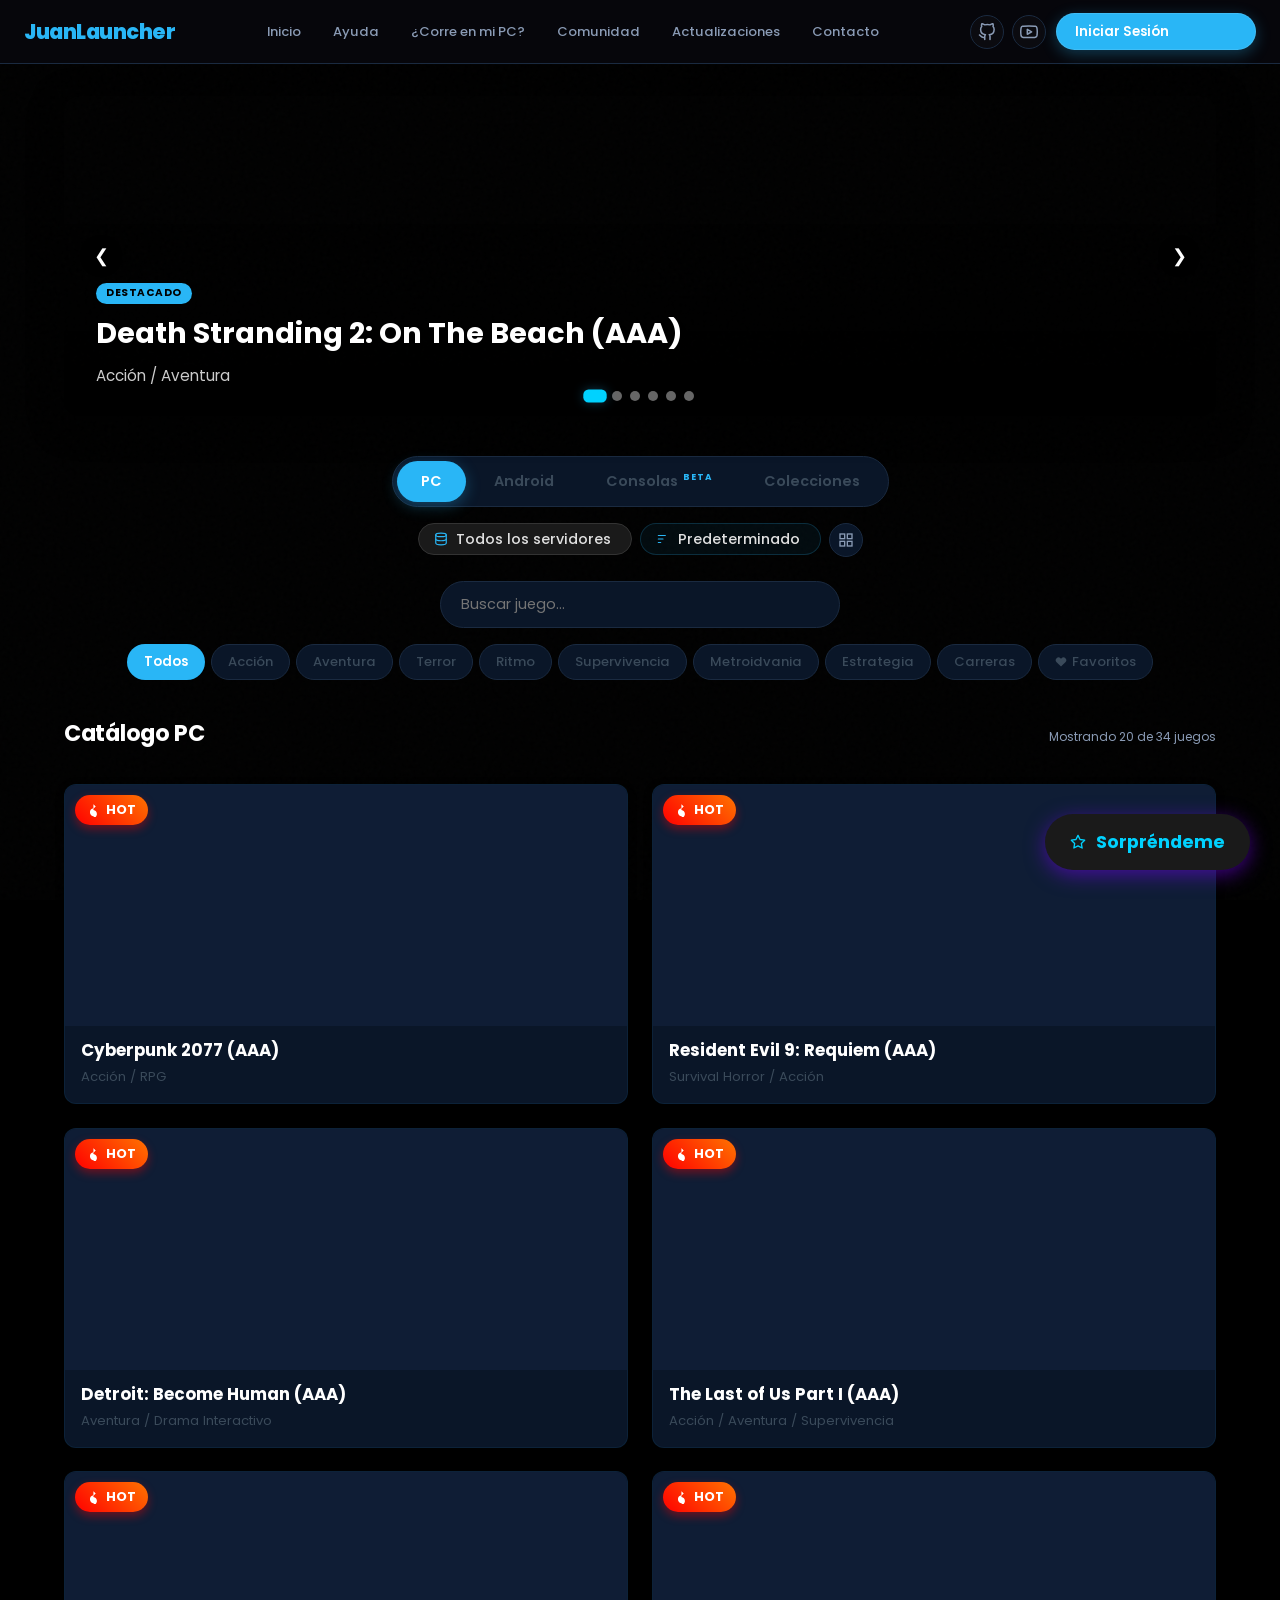
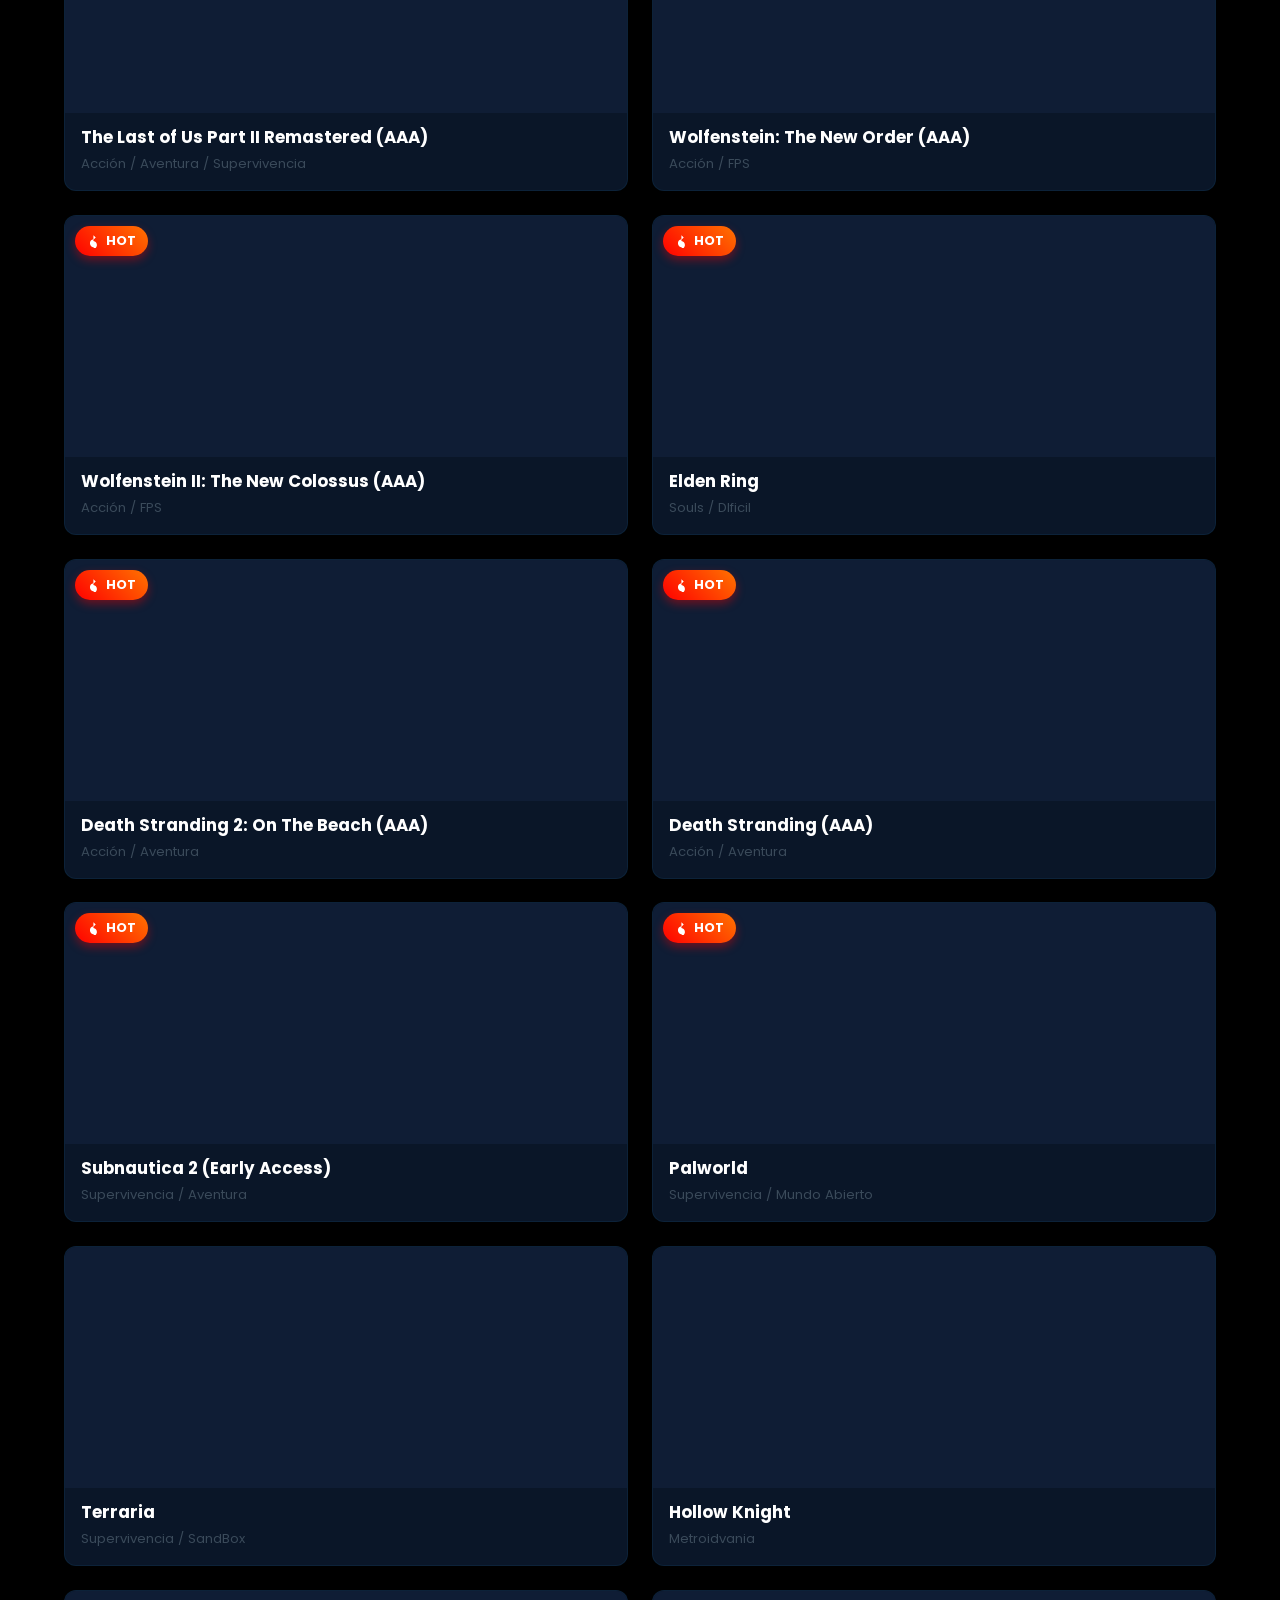
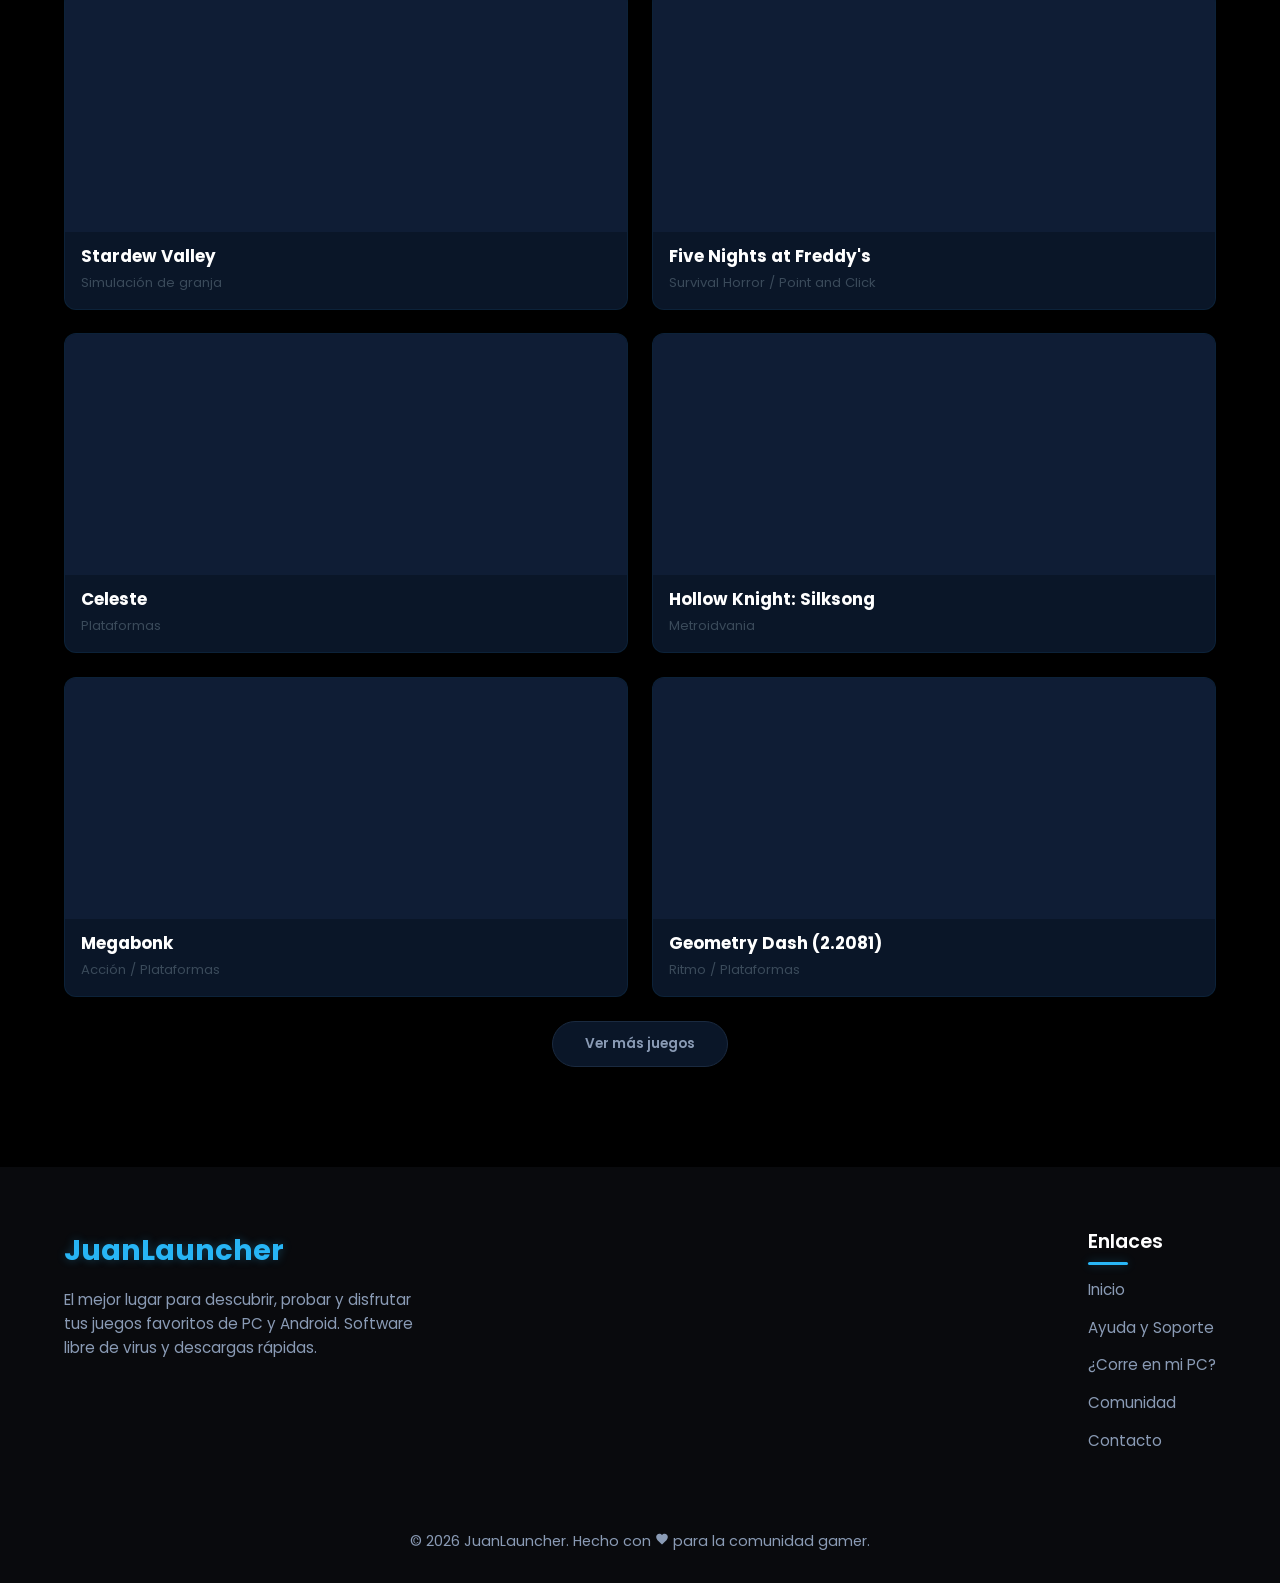
==== commit 1f20e937: "se cambio toda la interfaz se mejoro index.html ayuda.html el changelog ha sido terminado se añadier" ====
--- a/index.html
+++ b/index.html
@@ -1,386 +1,271 @@
-<!DOCTYPE html>
-<html lang="es">
-
-<head>
-    <meta charset="UTF-8">
-    <meta name="viewport" content="width=device-width, initial-scale=1.0">
-    <title>JuanLauncher - Inicio</title>
-    <meta name="description" content="Página oficial de JuanLauncher. El mejor lugar para probar juegos de pc y descargar.">
-    <meta name="keywords" content="JuanLauncher, Juancho, web development, software games pc, juegos, mediafire">
-    <link rel="stylesheet" href="style.css?v=5">
-    <link rel="shortcut icon" href="img/juanlauncher/logo-favicon.png" type="image/x-icon">
-    <link rel="apple-touch-icon" href="img/juanlauncher/logo-favicon.png">
-    <link href="https://fonts.googleapis.com/css2?family=Poppins:wght@300;400;600&display=swap" rel="stylesheet">
-    <script type="application/ld+json">
-        {
-        "@context": "https://schema.org",
-        "@type": "WebSite",
-        "name": "JuanLauncher",
-        "url": "https://juancho033.github.io/juanlauncher/"
-        }
-    </script>
-
-      <style>
-        /* 1. Quitamos el comportamiento de "Fijo / Sticky" solo en esta página */
-        header {
-            position: relative !important;
-        }
-
-        /* 2. Le damos nivel "Dios" al Lightbox para que NADA lo pueda tapar */
-        .lightbox {
-            z-index: 99999 !important; 
-        }
-    </style>
-</head>
-
-<body>
-
-   <header>
-        <!-- 1. LOGO -->
-        <div class="logo">
-            <a href="index.html" style="text-decoration:none; color:#00d2ff;">JuanLauncher</a>
-        </div>
-
-
-        <!-- 2. NAVEGACIÓN CENTRAL (Ahora con ID "mobile-menu") -->
-        <nav id="mobile-menu">
-            <a href="index.html" class="nav-link">Inicio</a>
-            <a href="ayuda.html" class="nav-link">Ayuda</a>
-            <a href="compatibilidad.html" class="nav-link">¿Corre en mi PC?</a>
-            <a href="comunidad.html" class="nav-link">Comunidad</a>
-            <a href="changelog.html" class="nav-link">Actualizaciones</a>
-            <a href="contacto.html" class="nav-link">Contacto</a>
-        </nav>
-
-        <!-- 3. ACCIONES A LA DERECHA -->
-        <div class="header-actions">
-            
-           <div class="social-links">
-            <a href="https://github.com/juancho033/juanlauncher" target="_blank" class="social-btn github-btn"
-                title="Mi GitHub">
-                <svg viewBox="0 0 24 24" width="20" height="20" stroke="currentColor" stroke-width="2" fill="none"
-                    stroke-linecap="round" stroke-linejoin="round">
-                    <path
-                        d="M9 19c-5 1.5-5-2.5-7-3m14 6v-3.87a3.37 3.37 0 0 0-.94-2.61c3.14-.35 6.44-1.54 6.44-7A5.44 5.44 0 0 0 20 4.77 5.07 5.07 0 0 0 19.91 1S18.73.65 16 2.48a13.38 13.38 0 0 0-7 0C6.27.65 5.09 1 5.09 1A5.07 5.07 0 0 0 5 4.77a5.44 5.44 0 0 0-1.5 3.78c0 5.42 3.3 6.61 6.44 7A3.37 3.37 0 0 0 9 18.13V22">
-                    </path>
-                </svg>
-            </a>
-            <a href="https://www.youtube.com/@JUANCHODEV22" target="_blank" class="social-btn youtube-btn"
-                title="Mi YouTube">
-                <svg viewBox="0 0 24 24" width="20" height="20" stroke="currentColor" stroke-width="2" fill="none"
-                    stroke-linecap="round" stroke-linejoin="round">
-                    <path
-                        d="M22.54 6.42a2.78 2.78 0 0 0-1.94-2C18.88 4 12 4 12 4s-6.88 0-8.6.46a2.78 2.78 0 0 0-1.94 2A29 29 0 0 0 1 11.75a29 29 0 0 0 .46 5.33A2.78 2.78 0 0 0 3.4 19c1.72.46 8.6.46 8.6.46s6.88 0 8.6-.46a2.78 2.78 0 0 0 1.94-2 29 29 0 0 0 .46-5.25 29 29 0 0 0-.46-5.33z">
-                    </path>
-                    <polygon points="9.75 15.02 15.5 11.75 9.75 8.48 9.75 15.02"></polygon>
-                </svg>
-            </a>
-        </div>
-
-            <div class="auth-buttons">
-                <a href="login.html" class="login-btn">Iniciar Sesión</a>
-            </div>
-        </div>
-    </header>
-
-    <main>
-    <div class="custom-slider-container">
-        <!-- La pista que contiene todas las imágenes -->
-        <div class="slider-track" id="slider-track">
-            
-            <!-- Slide 1 -->
-            <div class="slide-item" style="background-image: url('https://images.unsplash.com/photo-1542751371-adc38448a05e?q=70&w=1280&auto=format&fit=crop');">
-                <div class="slide-info">
-                    <h2>Descubre Nuevos Mundos</h2>
-                    <p>Los mejores juegos de PC y Android en un solo lugar.</p>
-                </div>
-            </div>
-
-            <!-- Slide 2 -->
-            <div class="slide-item" style="background-image: url('https://images.unsplash.com/photo-1550745165-9bc0b252726f?q=70&w=1280&auto=format&fit=crop');">
-                <div class="slide-info">
-                    <h2>Foro de la Comunidad</h2>
-                    <p>Comparte tus mods, trucos y tutoriales.</p>
-                </div>
-            </div>
-
-            <div class="slide-item" style="background-image: url('https://plus.unsplash.com/premium_photo-1687672031135-fc2074fd7207?q=80&w=1170&auto=format&fit=crop&ixlib=rb-4.1.0&ixid=M3wxMjA3fDB8MHxwaG90by1wYWdlfHx8fGVufDB8fHx8fA%3D%3D');">
-                <div class="slide-info">
-                    <h2>Juegos Retro</h2>
-                    <p>todos los Juegos de consolas Retro Disponibles.</p>
-                </div>
-            </div>
-
-            <div class="slide-item" style="background-image: url('https://plus.unsplash.com/premium_photo-1740363268539-cd9093c3b5d1?q=80&w=1170&auto=format&fit=crop&ixlib=rb-4.1.0&ixid=M3wxMjA3fDB8MHxwaG90by1wYWdlfHx8fGVufDB8fHx8fA%3D%3D');">
-                <div class="slide-info">
-                    <h2>Los Mejores Servers de Descarga</h2>
-                    <p>Tenemos Servidores de Mediafire, Gofile y Terabox para almacenar los Juegos</p>
-                </div>
-            </div>
-
-            <div class="slide-item" style="background-image: url('https://plus.unsplash.com/premium_photo-1720287601920-ee8c503af775?q=80&w=1170&auto=format&fit=crop&ixlib=rb-4.1.0&ixid=M3wxMjA3fDB8MHxwaG90by1wYWdlfHx8fGVufDB8fHx8fA%3D%3D');">
-                <div class="slide-info">
-                    <h2>Proyecto Totalmente Open-Source</h2>
-                    <p>Todo el codigo de JuanLauncher esta en Github</p>
-                </div>
-            </div>
-
-        </div>
-
-        <!-- Controles: Flechas (Solo visibles en PC) -->
-        <button class="slider-arrow prev-arrow" id="btn-prev">&#10094;</button>
-        <button class="slider-arrow next-arrow" id="btn-next">&#10095;</button>
-
-        <!-- Controles: Puntos (Se generan solos por JS) -->
-        <div class="slider-dots" id="slider-dots"></div>
-    </div>
-
-    <script>
-    // ==========================================
-    // LÓGICA DEL SLIDER CUSTOM (ANTI-LAG Y TÁCTIL)
-    // ==========================================
-    const track = document.getElementById('slider-track');
-    const slides = document.querySelectorAll('.slide-item');
-    const btnPrev = document.getElementById('btn-prev');
-    const btnNext = document.getElementById('btn-next');
-    const dotsContainer = document.getElementById('slider-dots');
-    
-    let currentIndex = 0;
-    let slideTimer;
-    let startX = 0;
-    let isDragging = false;
-
-    // 1. Crear puntitos dinámicamente
-    slides.forEach((_, i) => {
-        const dot = document.createElement('div');
-        dot.classList.add('dot');
-        if (i === 0) dot.classList.add('active');
-        dot.addEventListener('click', () => goToSlide(i));
-        dotsContainer.appendChild(dot);
-    });
-    const dots = document.querySelectorAll('.dot');
-
-    // 2. Función principal (Mueve la pista completa)
-    function goToSlide(index) {
-        if (index < 0) index = slides.length - 1;
-        if (index >= slides.length) index = 0;
-
-        currentIndex = index;
-        track.style.transform = `translateX(-${currentIndex * 100}%)`;
-
-        // Actualizar colores de puntitos
-        dots.forEach(d => d.classList.remove('active'));
-        dots[currentIndex].classList.add('active');
-
-        resetTimer();
-    }
-
-    // 3. Eventos de flechas
-    if(btnNext) btnNext.addEventListener('click', () => goToSlide(currentIndex + 1));
-    if(btnPrev) btnPrev.addEventListener('click', () => goToSlide(currentIndex - 1));
-
-    // 4. Soporte Táctil (Swipe en celulares)
-    if(track) {
-        track.addEventListener('touchstart', (e) => {
-            startX = e.touches[0].clientX;
-            isDragging = true;
-            clearInterval(slideTimer); // Pausa mientras el usuario tiene el dedo pegado
-        }, { passive: true });
-
-        track.addEventListener('touchend', (e) => {
-            if (!isDragging) return;
-            const endX = e.changedTouches[0].clientX;
-            const diffX = startX - endX;
-
-            // Si el dedo arrastró más de 50 píxeles, pasamos imagen
-            if (diffX > 50) goToSlide(currentIndex + 1); 
-            else if (diffX < -50) goToSlide(currentIndex - 1); 
-            
-            isDragging = false;
-            startTimer(); // Reanudar autoPlay
-        });
-    }
-
-
-    // 6. Apagar slider si el usuario minimiza el navegador
-    document.addEventListener("visibilitychange", () => {
-        if (document.hidden) clearInterval(slideTimer);
-        else startTimer();
-    });
-
-    // Arrancar la primera vez
-    startTimer();
-</script>
-
-        <!-- SECCIÓN DE FILTROS -->
-        <div class="filters-container">
-            
-            <!-- 1. Botones Principales (PC, Android, Consola) -->
-            <div class="platform-switch">
-                <button class="plat-btn active" data-plat="pc">💻 PC</button>
-                <button class="plat-btn" data-plat="android">📱 Android</button>
-                <button class="plat-btn" data-plat="consola">🕹️ Consolas <sup style="color: #ffcc00; font-size: 0.65rem; font-weight: bold; letter-spacing: 1px; margin-left: 3px;">BETA</sup></button>
-            </div>
-
-            <!-- 2. Menús Desplegables -->
-            <div class="dropdown-filters" style="display: flex; gap: 10px; justify-content: center; flex-wrap: wrap; margin-bottom: 10px; width: 100%;">
-                
-                <!-- Filtro Servidor (El que ya tenías) -->
-                <div class="server-filter">
-                    <svg width="16" height="16" viewBox="0 0 24 24" fill="none" stroke="#00d2ff" stroke-width="2" stroke-linecap="round" stroke-linejoin="round"><ellipse cx="12" cy="5" rx="9" ry="3"></ellipse><path d="M21 12c0 1.66-4 3-9 3s-9-1.34-9-3"></path><path d="M3 5v14c0 1.66 4 3 9 3s9-1.34 9-3V5"></path></svg>
-                    <select id="filtro-servidor">
-                        <option value="todos">Todos los servidores</option>
-                        <option value="mediafire">🔥 Mediafire</option>
-                        <option value="terabox">☁️ TeraBox</option>
-                        <option value="gofile">📁 Gofile</option>
-                    </select>
-                </div>
-
-                <!-- Filtro de Consola (NUEVO, oculto por defecto) -->
-                <div class="server-filter" id="filtro-consola-container" style="display: none; border-color: #ffcc00;">
-                    <svg width="16" height="16" viewBox="0 0 24 24" fill="none" stroke="#ffcc00" stroke-width="2" stroke-linecap="round" stroke-linejoin="round"><rect x="2" y="6" width="20" height="12" rx="2" ry="2"></rect><circle cx="17" cy="11.5" r="1"></circle><circle cx="14" cy="14.5" r="1"></circle><path d="M6 12h4"></path><path d="M8 10v4"></path></svg>
-                    <select id="filtro-tipo-consola">
-                        <option value="todos">Todas las consolas</option>
-                        <option value="ps1">PlayStation 1</option>
-                        <option value="n64">Nintendo 64</option>
-                        <option value="snes">Super Nintendo (SNES)</option>
-                        <option value="nes">Nintendo (NES)</option>
-                        <option value="gba">GameBoy Advance</option>
-                        <option value="gbc">GameBoy / Color</option>
-                    </select>
-                </div>
-
-            </div>
-
-            <div class="search-bar">
-                <input type="text" id="buscador" placeholder="Buscar juego..." style="width: 350px;">
-            </div>
-            
-
-            <!-- Categorías -->
-            <div class="genre-list">
-                <button class="genre-btn active" data-cat="todos">Todos</button>
-                <button class="genre-btn" data-cat="accion">Acción</button>
-                <button class="genre-btn" data-cat="aventura">Aventura</button>
-                <button class="genre-btn" data-cat="terror">Terror</button>
-                <button class="genre-btn" data-cat="ritmo">Ritmo</button>
-                <button class="genre-btn" data-cat="supervivencia">Supervivencia</button>
-                <button class="genre-btn" data-cat="metroidvania">Metroidvania</button>
-                <button class="genre-btn" data-cat="estrategia">Estrategia</button>
-                <button class="genre-btn" data-cat="carreras">Carreras</button>
-            </div>
-            
-        </div>
-
-            
-       
-
-
-        <h1 id="titulo-seccion">Catálogo PC</h1>
-        <div class="games-grid" id="contenedor-juegos"></div>
-    </main>
-
-    <button id="btn-sorprendeme" class="surprise-btn">🎲 Sorpréndeme</button>
-
-    <footer class="site-footer">
-        <div class="footer-content">
-            <div class="footer-logo">
-                <h3>JuanLauncher</h3>
-                <p>El mejor lugar para descubrir, probar y disfrutar tus juegos favoritos de PC y Android. Software libre de virus y descargas rápidas.</p>
-            </div>
-            <div class="footer-links">
-                <h4>Enlaces Rápidos</h4>
-                <ul>
-                    <li><a href="index.html">Inicio</a></li>
-                    <li><a href="ayuda.html">Ayuda y Soporte</a></li>
-                    <li><a href="compatibilidad.html">¿Corre en mi PC?</a></li>
-                    <li><a href="comunidad.html">Comunidad</a></li>
-                    <li><a href="contacto.html">Contacto</a></li>
-                </ul>
-                 <div class="social-links">
-            <a href="https://github.com/juancho033/juanlauncher" target="_blank" class="social-btn github-btn"
-                title="Mi GitHub">
-                <svg viewBox="0 0 24 24" width="20" height="20" stroke="currentColor" stroke-width="2" fill="none"
-                    stroke-linecap="round" stroke-linejoin="round">
-                    <path
-                        d="M9 19c-5 1.5-5-2.5-7-3m14 6v-3.87a3.37 3.37 0 0 0-.94-2.61c3.14-.35 6.44-1.54 6.44-7A5.44 5.44 0 0 0 20 4.77 5.07 5.07 0 0 0 19.91 1S18.73.65 16 2.48a13.38 13.38 0 0 0-7 0C6.27.65 5.09 1 5.09 1A5.07 5.07 0 0 0 5 4.77a5.44 5.44 0 0 0-1.5 3.78c0 5.42 3.3 6.61 6.44 7A3.37 3.37 0 0 0 9 18.13V22">
-                    </path>
-                </svg>
-            </a>
-            <a href="https://www.youtube.com/@JUANCHODEV22" target="_blank" class="social-btn youtube-btn"
-                title="Mi YouTube">
-                <svg viewBox="0 0 24 24" width="20" height="20" stroke="currentColor" stroke-width="2" fill="none"
-                    stroke-linecap="round" stroke-linejoin="round">
-                    <path
-                        d="M22.54 6.42a2.78 2.78 0 0 0-1.94-2C18.88 4 12 4 12 4s-6.88 0-8.6.46a2.78 2.78 0 0 0-1.94 2A29 29 0 0 0 1 11.75a29 29 0 0 0 .46 5.33A2.78 2.78 0 0 0 3.4 19c1.72.46 8.6.46 8.6.46s6.88 0 8.6-.46a2.78 2.78 0 0 0 1.94-2 29 29 0 0 0 .46-5.25 29 29 0 0 0-.46-5.33z">
-                    </path>
-                    <polygon points="9.75 15.02 15.5 11.75 9.75 8.48 9.75 15.02"></polygon>
-                </svg>
-            </a>
-        </div>
-            </div>
-        </div>
-        <div class="footer-bottom">
-            <p>&copy; 2026 JuanLauncher. Hecho con ❤️ para la comunidad gamer.</p>
-        </div>
-    </footer>
-
-    <!-- Botón Subir Arriba -->
-    <button id="scrollTopBtn" class="scroll-top-btn" title="Ir arriba">▲</button>
-
-    <script src="juegos.js"></script>
-    <script src="script.js"></script>
-        <script>
-        const scrollBtn = document.getElementById("scrollTopBtn");
-        const header = document.querySelector("header");
-        
-        let ticking = false;
-        let lastScrollY = window.scrollY;
-        
-        // VARIABLE NUEVA PARA EL HOVER
-        let scrollTimeout; 
-
-        window.addEventListener("scroll", () => {
-            // TRUCO PRO: Desactivar los Hovers al instante cuando mueves la rueda
-            document.body.classList.add('is-scrolling');
-            
-            // Volver a activar los Hovers 150 milisegundos después de que dejes de hacer scroll
-            clearTimeout(scrollTimeout);
-            scrollTimeout = setTimeout(() => {
-                document.body.classList.remove('is-scrolling');
-            }, 150);
-
-            if (!ticking) {
-                window.requestAnimationFrame(() => {
-                    const currentScrollY = window.scrollY;
-
-                    // Lógica del Header Inteligente
-                    if (currentScrollY > lastScrollY && currentScrollY > 100) {
-                        header.classList.add("header-hidden");
-                    } else {
-                        header.classList.remove("header-hidden");
-                    }
-
-                    // Lógica del Botón de Subir
-                    if (currentScrollY > 300) {
-                        scrollBtn.classList.add("visible");
-                    } else {
-                        scrollBtn.classList.remove("visible");
-                    }
-
-                    lastScrollY = currentScrollY;
-                    ticking = false;
-                });
-                ticking = true;
-            }
-        }, { passive: true });
-
-        // Click en el botón de subir
-        scrollBtn.addEventListener("click", () => {
-            window.scrollTo({ top: 0, behavior: 'smooth' });
-        });
-    </script>
-   
-</body>
-
+<!DOCTYPE html>
+<html lang="es">
+<head>
+    <meta charset="UTF-8">
+    <meta name="viewport" content="width=device-width, initial-scale=1.0, viewport-fit=cover">
+    <title>JuanLauncher - Inicio</title>
+    <meta name="description" content="Página oficial de JuanLauncher. El mejor lugar para probar juegos de pc y descargar.">
+    <meta name="keywords" content="JuanLauncher, Juancho, web development, software games pc, juegos, mediafire">
+    <link rel="stylesheet" href="style.css?v=7">
+    <link rel="shortcut icon" href="img/juanlauncher/logo-favicon.png" type="image/x-icon">
+    <link rel="apple-touch-icon" href="img/juanlauncher/logo-favicon.png">
+    <link href="https://fonts.googleapis.com/css2?family=Poppins:wght@300;400;500;600;700;800&display=swap" rel="stylesheet">
+    <script type="application/ld+json">
+        {
+        "@context": "https://schema.org",
+        "@type": "WebSite",
+        "name": "JuanLauncher",
+        "url": "https://juancho033.github.io/juanlauncher/"
+        }
+    </script>
+</head>
+<body class="launcher">
+
+    <!-- HEADER -->
+    <header>
+        <div class="logo">
+            <a href="index.html">JuanLauncher</a>
+        </div>
+        <nav>
+            <a href="index.html" class="nav-link">Inicio</a>
+            <a href="ayuda.html" class="nav-link">Ayuda</a>
+            <a href="compatibilidad.html" class="nav-link">¿Corre en mi PC?</a>
+            <a href="comunidad.html" class="nav-link">Comunidad</a>
+            <a href="changelog.html" class="nav-link">Actualizaciones</a>
+            <a href="contacto.html" class="nav-link">Contacto</a>
+        </nav>
+        <div class="header-actions">
+            <div class="social-links">
+                <a href="https://github.com/juancho033/juanlauncher" target="_blank" class="social-btn github-btn" title="Mi GitHub">
+                    <svg viewBox="0 0 24 24" width="18" height="18" stroke="currentColor" stroke-width="2" fill="none" stroke-linecap="round" stroke-linejoin="round">
+                        <path d="M9 19c-5 1.5-5-2.5-7-3m14 6v-3.87a3.37 3.37 0 0 0-.94-2.61c3.14-.35 6.44-1.54 6.44-7A5.44 5.44 0 0 0 20 4.77 5.07 5.07 0 0 0 19.91 1S18.73.65 16 2.48a13.38 13.38 0 0 0-7 0C6.27.65 5.09 1 5.09 1A5.07 5.07 0 0 0 5 4.77a5.44 5.44 0 0 0-1.5 3.78c0 5.42 3.3 6.61 6.44 7A3.37 3.37 0 0 0 9 18.13V22"></path>
+                    </svg>
+                </a>
+                <a href="https://www.youtube.com/@JUANCHODEV22" target="_blank" class="social-btn youtube-btn" title="Mi YouTube">
+                    <svg viewBox="0 0 24 24" width="18" height="18" stroke="currentColor" stroke-width="2" fill="none" stroke-linecap="round" stroke-linejoin="round">
+                        <path d="M22.54 6.42a2.78 2.78 0 0 0-1.94-2C18.88 4 12 4 12 4s-6.88 0-8.6.46a2.78 2.78 0 0 0-1.94 2A29 29 0 0 0 1 11.75a29 29 0 0 0 .46 5.33A2.78 2.78 0 0 0 3.4 19c1.72.46 8.6.46 8.6.46s6.88 0 8.6-.46a2.78 2.78 0 0 0 1.94-2 29 29 0 0 0 .46-5.25 29 29 0 0 0-.46-5.33z"></path>
+                        <polygon points="9.75 15.02 15.5 11.75 9.75 8.48 9.75 15.02"></polygon>
+                    </svg>
+                </a>
+            </div>
+            <div class="auth-buttons">
+                <a href="login.html" class="login-btn">Iniciar Sesión</a>
+            </div>
+        </div>
+        <button class="hamburger" id="hamburger" aria-label="Menú">
+            <span></span><span></span><span></span>
+        </button>
+    </header>
+
+    <div class="menu-overlay" id="menuOverlay"></div>
+
+    <nav class="mobile-menu" id="mobileMenu">
+        <a href="index.html" class="active">
+            <svg viewBox="0 0 24 24" fill="none" stroke="currentColor" stroke-width="2" stroke-linecap="round" stroke-linejoin="round"><path d="M3 9l9-7 9 7v11a2 2 0 01-2 2H5a2 2 0 01-2-2z"/><polyline points="9 22 9 12 15 12 15 22"/></svg>
+            Inicio
+        </a>
+        <a href="compatibilidad.html">
+            <svg viewBox="0 0 24 24" fill="none" stroke="currentColor" stroke-width="2" stroke-linecap="round" stroke-linejoin="round"><rect x="2" y="3" width="20" height="14" rx="2"/><line x1="8" y1="21" x2="16" y2="21"/><line x1="12" y1="17" x2="12" y2="21"/></svg>
+            ¿Corre en mi PC?
+        </a>
+        <a href="ayuda.html">
+            <svg viewBox="0 0 24 24" fill="none" stroke="currentColor" stroke-width="2" stroke-linecap="round" stroke-linejoin="round"><circle cx="12" cy="12" r="10"/><path d="M9.09 9a3 3 0 015.83 1c0 2-3 3-3 3"/><line x1="12" y1="17" x2="12.01" y2="17"/></svg>
+            Ayuda
+        </a>
+        <a href="comunidad.html">
+            <svg viewBox="0 0 24 24" fill="none" stroke="currentColor" stroke-width="2" stroke-linecap="round" stroke-linejoin="round"><path d="M17 21v-2a4 4 0 00-4-4H5a4 4 0 00-4 4v2"/><circle cx="9" cy="7" r="4"/><path d="M23 21v-2a4 4 0 00-3-3.87"/><path d="M16 3.13a4 4 0 010 7.75"/></svg>
+            Comunidad
+        </a>
+        <a href="changelog.html">
+            <svg viewBox="0 0 24 24" fill="none" stroke="currentColor" stroke-width="2" stroke-linecap="round" stroke-linejoin="round"><polyline points="22 12 18 12 15 21 9 3 6 12 2 12"/></svg>
+            Actualizaciones
+        </a>
+        <a href="contacto.html">
+            <svg viewBox="0 0 24 24" fill="none" stroke="currentColor" stroke-width="2" stroke-linecap="round" stroke-linejoin="round"><path d="M4 4h16c1.1 0 2 .9 2 2v12c0 1.1-.9 2-2 2H4c-1.1 0-2-.9-2-2V6c0-1.1.9-2 2-2z"/><polyline points="22,6 12,13 2,6"/></svg>
+            Contacto
+        </a>
+        <div class="menu-divider"></div>
+        <a href="login.html" class="menu-login">
+            <svg viewBox="0 0 24 24" fill="none" stroke="currentColor" stroke-width="2" stroke-linecap="round" stroke-linejoin="round"><path d="M15 3h4a2 2 0 012 2v14a2 2 0 01-2 2h-4"/><polyline points="10 17 15 12 10 7"/><line x1="15" y1="12" x2="3" y2="12"/></svg>
+            Iniciar Sesión
+        </a>
+    </nav>
+
+    <main>
+        <!-- HERO SLIDER -->
+        <div class="custom-slider-container">
+            <div class="slider-track" id="slider-track"></div>
+            <button class="slider-arrow prev-arrow" id="btn-prev">&#10094;</button>
+            <button class="slider-arrow next-arrow" id="btn-next">&#10095;</button>
+            <div class="slider-dots" id="slider-dots"></div>
+        </div>
+
+        <!-- FILTROS -->
+        <div class="filters-container">
+            <div class="platform-switch">
+                <button class="plat-btn active" data-plat="pc">PC</button>
+                <button class="plat-btn" data-plat="android">Android</button>
+                <button class="plat-btn" data-plat="consola">Consolas <sup class="beta-badge">BETA</sup></button>
+                <button class="plat-btn" data-plat="colecciones">Colecciones</button>
+            </div>
+
+            <div class="dropdown-filters">
+                <div class="server-filter">
+                    <svg width="14" height="14" viewBox="0 0 24 24" fill="none" stroke="var(--accent)" stroke-width="2" stroke-linecap="round" stroke-linejoin="round"><ellipse cx="12" cy="5" rx="9" ry="3"></ellipse><path d="M21 12c0 1.66-4 3-9 3s-9-1.34-9-3"></path><path d="M3 5v14c0 1.66 4 3 9 3s9-1.34 9-3V5"></path></svg>
+                    <select id="filtro-servidor">
+                        <option value="todos">Todos los servidores</option>
+                        <option value="mediafire">Mediafire</option>
+                        <option value="terabox">TeraBox</option>
+                        <option value="gofile">Gofile</option>
+                    </select>
+                </div>
+                <div class="server-filter" id="filtro-consola-container" style="display: none; border-color: rgba(255, 204, 0, 0.3);">
+                    <svg width="14" height="14" viewBox="0 0 24 24" fill="none" stroke="#ffcc00" stroke-width="2" stroke-linecap="round" stroke-linejoin="round"><rect x="2" y="6" width="20" height="12" rx="2" ry="2"></rect></svg>
+                    <select id="filtro-tipo-consola">
+                        <option value="todos">Todas las consolas</option>
+                        <option value="ps1">PlayStation 1</option>
+                        <option value="n64">Nintendo 64</option>
+                        <option value="snes">Super Nintendo (SNES)</option>
+                        <option value="nes">Nintendo (NES)</option>
+                        <option value="gba">GameBoy Advance</option>
+                        <option value="gbc">GameBoy / Color</option>
+                    </select>
+                </div>
+                <div class="server-filter sort-filter">
+                    <svg width="14" height="14" viewBox="0 0 24 24" fill="none" stroke="var(--accent)" stroke-width="2" stroke-linecap="round" stroke-linejoin="round"><line x1="4" y1="6" x2="16" y2="6"/><line x1="4" y1="12" x2="12" y2="12"/><line x1="4" y1="18" x2="8" y2="18"/></svg>
+                    <select id="sort-select">
+                        <option value="default">Predeterminado</option>
+                        <option value="az">A-Z</option>
+                        <option value="za">Z-A</option>
+                        <option value="newest">Más nuevos</option>
+                        <option value="oldest">Más antiguos</option>
+                    </select>
+                </div>
+                <button id="view-toggle" class="view-toggle-btn" title="Cambiar vista">
+                    <svg class="vg-grid" viewBox="0 0 24 24" width="16" height="16" fill="none" stroke="currentColor" stroke-width="2"><rect x="3" y="3" width="7" height="7"/><rect x="14" y="3" width="7" height="7"/><rect x="3" y="14" width="7" height="7"/><rect x="14" y="14" width="7" height="7"/></svg>
+                    <svg class="vg-list" viewBox="0 0 24 24" width="16" height="16" fill="none" stroke="currentColor" stroke-width="2" style="display:none"><line x1="3" y1="6" x2="21" y2="6"/><line x1="3" y1="12" x2="21" y2="12"/><line x1="3" y1="18" x2="21" y2="18"/></svg>
+                </button>
+            </div>
+
+            <div class="search-bar">
+                <input type="text" id="buscador" placeholder="Buscar juego...">
+            </div>
+
+            <div class="genre-list">
+                <button class="genre-btn active" data-cat="todos">Todos</button>
+                <button class="genre-btn" data-cat="accion">Acción</button>
+                <button class="genre-btn" data-cat="aventura">Aventura</button>
+                <button class="genre-btn" data-cat="terror">Terror</button>
+                <button class="genre-btn" data-cat="ritmo">Ritmo</button>
+                <button class="genre-btn" data-cat="supervivencia">Supervivencia</button>
+                <button class="genre-btn" data-cat="metroidvania">Metroidvania</button>
+                <button class="genre-btn" data-cat="estrategia">Estrategia</button>
+                <button class="genre-btn" data-cat="carreras">Carreras</button>
+                <button class="genre-btn" data-cat="favoritos" id="fav-filter-btn">
+                    <svg viewBox="0 0 24 24" width="12" height="12" fill="currentColor" stroke="none" style="vertical-align:middle;margin-right:2px"><path d="M20.84 4.61a5.5 5.5 0 0 0-7.78 0L12 5.67l-1.06-1.06a5.5 5.5 0 0 0-7.78 7.78l1.06 1.06L12 21.23l7.78-7.78 1.06-1.06a5.5 5.5 0 0 0 0-7.78z"/></svg>
+                    Favoritos
+                </button>
+            </div>
+        </div>
+
+        <div class="section-header-row">
+            <h1 id="titulo-seccion">Catálogo PC</h1>
+            <span id="result-count" class="result-count"></span>
+        </div>
+
+        <!-- RECIENTES -->
+        <div id="recientes-section" class="recientes-section" style="display:none">
+            <h2 class="recientes-title">
+                <svg viewBox="0 0 24 24" width="16" height="16" fill="none" stroke="currentColor" stroke-width="2" stroke-linecap="round" stroke-linejoin="round"><circle cx="12" cy="12" r="10"/><polyline points="12 6 12 12 16 14"/></svg>
+                Seguir jugando
+            </h2>
+            <div id="recientes-container" class="recientes-container"></div>
+        </div>
+
+        <div class="games-grid" id="contenedor-juegos"></div>
+
+        <!-- QUICK PREVIEW -->
+        <div id="quick-preview" class="quick-preview"></div>
+    </main>
+
+    <!-- BOTTOM NAV (MÓVIL) -->
+    <nav class="bottom-nav">
+        <a href="index.html" class="active">
+            <svg viewBox="0 0 24 24" fill="none" stroke="currentColor" stroke-width="2" stroke-linecap="round" stroke-linejoin="round"><path d="M3 9l9-7 9 7v11a2 2 0 0 1-2 2H5a2 2 0 0 1-2-2z"></path><polyline points="9 22 9 12 15 12 15 22"></polyline></svg>
+            <span>Inicio</span>
+        </a>
+        <a href="#" onclick="document.getElementById('buscador').focus(); return false;">
+            <svg viewBox="0 0 24 24" fill="none" stroke="currentColor" stroke-width="2" stroke-linecap="round" stroke-linejoin="round"><circle cx="11" cy="11" r="8"></circle><line x1="21" y1="21" x2="16.65" y2="16.65"></line></svg>
+            <span>Buscar</span>
+        </a>
+        <a href="#" onclick="document.querySelector('.platform-switch .plat-btn[data-plat=&quot;consola&quot;]').click(); return false;">
+            <svg viewBox="0 0 24 24" fill="none" stroke="currentColor" stroke-width="2" stroke-linecap="round" stroke-linejoin="round"><rect x="2" y="6" width="20" height="12" rx="2"></rect><path d="M12 12h.01"></path><path d="M6 12h.01"></path><path d="M18 12h.01"></path></svg>
+            <span>Consolas</span>
+        </a>
+        <a href="#" onclick="document.querySelector('.platform-switch .plat-btn[data-plat=&quot;colecciones&quot;]').click(); return false;">
+            <svg viewBox="0 0 24 24" fill="none" stroke="currentColor" stroke-width="2" stroke-linecap="round" stroke-linejoin="round"><path d="M22 6.5L12 2 2 6.5M22 6.5l-10 4.5M22 6.5V18l-10 4.5M2 6.5l10 4.5M2 6.5V18l10 4.5M12 11v9.5"/><path d="M12 11L7 8.5M17 12.5l-5 2.5"/></svg>
+            <span>Colecciones</span>
+        </a>
+        <a href="login.html">
+            <svg viewBox="0 0 24 24" fill="none" stroke="currentColor" stroke-width="2" stroke-linecap="round" stroke-linejoin="round"><path d="M20 21v-2a4 4 0 0 0-4-4H8a4 4 0 0 0-4 4v2"></path><circle cx="12" cy="7" r="4"></circle></svg>
+            <span>Perfil</span>
+        </a>
+    </nav>
+
+    <button id="btn-sorprendeme" class="surprise-btn"><svg viewBox="0 0 24 24" width="16" height="16" fill="none" stroke="currentColor" stroke-width="2" stroke-linecap="round" stroke-linejoin="round"><polygon points="12 2 15.09 8.26 22 9.27 17 14.14 18.18 21.02 12 17.77 5.82 21.02 7 14.14 2 9.27 8.91 8.26 12 2"/></svg> Sorpréndeme</button>
+
+    <footer class="site-footer">
+        <div class="footer-content">
+            <div class="footer-logo">
+                <h3>JuanLauncher</h3>
+                <p>El mejor lugar para descubrir, probar y disfrutar tus juegos favoritos de PC y Android. Software libre de virus y descargas rápidas.</p>
+            </div>
+            <div class="footer-links">
+                <h4>Enlaces</h4>
+                <ul>
+                    <li><a href="index.html">Inicio</a></li>
+                    <li><a href="ayuda.html">Ayuda y Soporte</a></li>
+                    <li><a href="compatibilidad.html">¿Corre en mi PC?</a></li>
+                    <li><a href="comunidad.html">Comunidad</a></li>
+                    <li><a href="contacto.html">Contacto</a></li>
+                </ul>
+            </div>
+        </div>
+        <div class="footer-bottom">
+            <p>&copy; 2026 JuanLauncher. Hecho con <svg viewBox="0 0 24 24" width="14" height="14" fill="currentColor" stroke="none"><path d="M12 21.35l-1.45-1.32C5.4 15.36 2 12.28 2 8.5 2 5.42 4.42 3 7.5 3c1.74 0 3.41.81 4.5 2.09C13.09 3.81 14.76 3 16.5 3 19.58 3 22 5.42 22 8.5c0 3.78-3.4 6.86-8.55 11.54L12 21.35z"/></svg> para la comunidad gamer.</p>
+        </div>
+    </footer>
+
+    <button id="scrollTopBtn" class="scroll-top-btn" title="Ir arriba">&#9650;</button>
+
+    <script src="juegos.js"></script>
+    <script src="script.js"></script>
+    <script>
+    (function(){
+        const scrollBtn = document.getElementById("scrollTopBtn");
+        const header = document.querySelector("header");
+        let ticking = false, lastScrollY = window.scrollY, scrollTimeout;
+        window.addEventListener("scroll", function() {
+            document.body.classList.add('is-scrolling');
+            clearTimeout(scrollTimeout);
+            scrollTimeout = setTimeout(function() { document.body.classList.remove('is-scrolling'); }, 150);
+            if (!ticking) {
+                window.requestAnimationFrame(function() {
+                    const cy = window.scrollY;
+                    if (window.innerWidth <= 767) {
+                        if (cy > lastScrollY && cy > 80) header.classList.add("header-hidden");
+                        else header.classList.remove("header-hidden");
+                    }
+                    if (cy > 300) scrollBtn.classList.add("visible");
+                    else scrollBtn.classList.remove("visible");
+                    lastScrollY = cy;
+                    ticking = false;
+                });
+                ticking = true;
+            }
+        }, { passive: true });
+        scrollBtn.addEventListener("click", function() { window.scrollTo({ top: 0, behavior: 'smooth' }); });
+    })();
+    </script>
+</body>
 </html>
--- a/style.css
+++ b/style.css
@@ -1,16 +1,25 @@
-/* Global Variables */
+
+
 :root {
-    --bg-base: #0B0C10;
-    --surface: #15161c;
-    --accent: #00f0ff;
-    --accent-glow: rgba(0, 240, 255, 0.5);
-    --text-main: #f0f0f5;
-    --text-muted: #8b929b;
-    --glass-grad: linear-gradient(135deg, rgba(255, 255, 255, 0.03), rgba(255, 255, 255, 0.005));
-    --border-glass: rgba(255, 255, 255, 0.08);
-}
-
-/* Reset y Base */
+    --bg-base: #000000;
+    --surface: #0a1628;
+    --surface-2: #0f1d35;
+    --accent: #29b6f6;
+    --accent-glow: rgba(41, 182, 246, 0.3);
+    --text-main: #ffffff;
+    --text-muted: #8a9bb5;
+    --text-dim: #3a4a5a;
+    --glass: rgba(255, 255, 255, 0.02);
+    --glass-border: #1a2a40;
+    --radius: 12px;
+    --radius-lg: 18px;
+    --radius-full: 999px;
+    --shadow-card: 0 8px 32px rgba(0, 0, 0, 0.6);
+    --shadow-glow: 0 0 24px var(--accent-glow);
+    --nav-height: 64px;
+    --bottom-nav-height: 64px;
+}
+
 * {
     margin: 0;
     padding: 0;
@@ -21,15 +30,3427 @@
 body {
     background-color: var(--bg-base);
     color: var(--text-main);
-    background-image:
-        radial-gradient(circle at 15% 50%, rgba(0, 240, 255, 0.04), transparent 25%),
-        radial-gradient(circle at 85% 30%, rgba(184, 0, 255, 0.04), transparent 25%);
+    line-height: 1.6;
+    overflow-x: hidden;
+    min-height: 100vh;
     background-attachment: fixed;
+}
+
+body.launcher::before {
+    content: '';
+    position: fixed;
+    top: 0;
+    left: 0;
+    width: 100%;
+    height: 100%;
+    background: url("data:image/svg+xml,%3Csvg viewBox='0 0 256 256' xmlns='http://www.w3.org/2000/svg'%3E%3Cfilter id='noise'%3E%3CfeTurbulence type='fractalNoise' baseFrequency='0.9' numOctaves='4' stitchTiles='stitch'/%3E%3C/filter%3E%3Crect width='100%25' height='100%25' filter='url(%23noise)' opacity='0.015'/%3E%3C/svg%3E");
+    pointer-events: none;
+    z-index: 0;
+}
+
+body.launcher main {
+    padding: 24px 16px;
+    max-width: 1200px;
+    margin: 0 auto;
+    position: relative;
+    z-index: 1;
+    padding-bottom: calc(var(--bottom-nav-height) + 24px);
+}
+
+body.launcher h1 {
+    font-size: 1.6rem;
+    font-weight: 700;
+    margin-bottom: 20px;
+    letter-spacing: -0.02em;
+}
+
+/* ===========================
+   HEADER — LAUNCHER STYLE
+   =========================== */
+body.launcher header {
+    position: sticky;
+    top: 0;
+    z-index: 100;
+    background: rgba(8, 8, 14, 0.85);
+    backdrop-filter: blur(20px);
+    -webkit-backdrop-filter: blur(20px);
+    border-bottom: 1px solid var(--glass-border);
+    padding: 0 16px;
+    height: var(--nav-height);
+    display: flex;
+    align-items: center;
+    justify-content: space-between;
+    transition: transform 0.35s cubic-bezier(0.4, 0, 0.2, 1);
+}
+
+body.launcher header .logo {
+    font-size: 1.3rem;
+    font-weight: 800;
+    background: var(--accent);
+    -webkit-background-clip: text;
+    -webkit-text-fill-color: transparent;
+    background-clip: text;
+    letter-spacing: -0.5px;
+    flex-shrink: 0;
+}
+
+body.launcher header .logo a {
+    text-decoration: none;
+    color: inherit;
+}
+
+/* --- HAMBURGER MENU (MÓVIL) --- */
+body.launcher .hamburger {
+    display: none;
+    flex-direction: column;
+    justify-content: center;
+    align-items: center;
+    width: 36px;
+    height: 36px;
+    background: none;
+    border: none;
+    cursor: pointer;
+    gap: 5px;
+    z-index: 250;
+    position: relative;
+    padding: 0;
+}
+body.launcher .hamburger span {
+    display: block;
+    width: 20px;
+    height: 2px;
+    background: var(--text-main);
+    border-radius: 2px;
+    transition: all 0.3s ease;
+    transform-origin: center;
+}
+body.launcher .hamburger.active span:nth-child(1) {
+    transform: translateY(7px) rotate(45deg);
+}
+body.launcher .hamburger.active span:nth-child(2) {
+    opacity: 0;
+}
+body.launcher .hamburger.active span:nth-child(3) {
+    transform: translateY(-7px) rotate(-45deg);
+}
+
+/* Mobile menu overlay */
+body.launcher .menu-overlay {
+    position: fixed;
+    top: 0; left: 0;
+    width: 100%; height: 100%;
+    background: rgba(0,0,0,0.6);
+    z-index: 205;
+    opacity: 0;
+    visibility: hidden;
+    transition: opacity 0.3s ease;
+}
+body.launcher .menu-overlay.active {
+    opacity: 1;
+    visibility: visible;
+}
+
+/* Mobile slide-out menu */
+body.launcher .mobile-menu {
+    position: fixed;
+    top: 0;
+    right: -100%;
+    width: 280px;
+    max-width: 80vw;
+    height: 100%;
+    background: var(--surface);
+    border-left: 1px solid var(--glass-border);
+    z-index: 210;
+    padding: 80px 24px 32px;
+    transition: right 0.35s cubic-bezier(0.4, 0, 0.2, 1);
+    overflow-y: auto;
+}
+body.launcher .mobile-menu.active {
+    right: 0;
+}
+body.launcher .mobile-menu a {
+    display: flex;
+    align-items: center;
+    gap: 12px;
+    padding: 12px 16px;
+    color: var(--text-muted);
+    text-decoration: none;
+    font-size: 0.95rem;
+    font-weight: 500;
+    border-radius: 10px;
+    transition: all 0.2s;
+}
+body.launcher .mobile-menu a:hover,
+body.launcher .mobile-menu a.active {
+    background: rgba(41, 182, 246, 0.1);
+    color: var(--accent);
+}
+body.launcher .mobile-menu a svg {
+    width: 22px;
+    height: 22px;
+    flex-shrink: 0;
+}
+body.launcher .mobile-menu .menu-divider {
+    height: 1px;
+    background: var(--glass-border);
+    margin: 12px 16px;
+}
+body.launcher .mobile-menu .menu-login {
+    margin-top: 8px;
+    background: var(--accent);
+    color: #000;
+    font-weight: 700;
+    justify-content: center;
+}
+body.launcher .mobile-menu .menu-login:hover {
+    background: #4fc3f7;
+    color: #000;
+}
+
+/* Show hamburger on mobile */
+@media (max-width: 767px) {
+    body.launcher .hamburger {
+        display: flex;
+    }
+
+    body.launcher main {
+        padding: 12px 12px 80px;
+    }
+
+    body.launcher .games-grid {
+        gap: 12px;
+    }
+
+    body.launcher .card {
+        border-radius: 6px;
+    }
+
+    body.launcher .card-img-wrapper {
+        aspect-ratio: 3 / 2;
+    }
+
+    body.launcher .card-info {
+        padding: 10px 12px 12px;
+    }
+
+    body.launcher .card-info h3 {
+        font-size: 0.85rem;
+    }
+
+    body.launcher .card-info p {
+        font-size: 0.7rem;
+    }
+
+    body.launcher .hot-badge {
+        top: 6px;
+        left: 6px;
+        padding: 2px 8px;
+        font-size: 0.6rem;
+    }
+
+    body.launcher #titulo-seccion {
+        font-size: 1.1rem;
+        margin-bottom: 8px;
+    }
+
+    body.launcher .section-header {
+        flex-wrap: wrap;
+        gap: 8px;
+    }
+
+    body.launcher .filter-group {
+        gap: 6px;
+        flex-wrap: wrap;
+    }
+
+    body.launcher .genre-btn {
+        font-size: 0.7rem;
+        padding: 5px 10px;
+    }
+
+    body.launcher .custom-slider-container {
+        height: 200px;
+        border-radius: 8px;
+    }
+
+    body.launcher .slide-info {
+        bottom: 16px;
+        left: 16px;
+        right: 16px;
+    }
+
+    body.launcher .slide-info h2 {
+        font-size: 1rem;
+    }
+
+    body.launcher .slide-info p {
+        font-size: 0.75rem;
+    }
+
+    /* Prevent shimmer on mobile (performance) */
+    body.launcher .card:hover {
+        animation: none !important;
+    }
+}
+
+body.launcher header nav {
+    display: none;
+    gap: 4px;
+    align-items: center;
+    flex: 1;
+    justify-content: center;
+}
+
+body.launcher .nav-link {
+    color: var(--text-muted);
+    text-decoration: none;
+    font-size: 0.82rem;
+    font-weight: 500;
+    padding: 6px 14px;
+    border-radius: var(--radius-full);
+    transition: all 0.2s;
+    white-space: nowrap;
+}
+
+body.launcher .nav-link:hover {
+    color: var(--text-main);
+    background: var(--glass);
+}
+
+body.launcher .header-actions {
+    display: none;
+    align-items: center;
+    gap: 10px;
+}
+
+body.launcher .auth-buttons .login-btn {
+    background: var(--accent);
+    color: #fff;
+    padding: 7px 18px;
+    border-radius: var(--radius-full);
+    text-decoration: none;
+    font-weight: 600;
+    font-size: 0.82rem;
+    transition: all 0.25s;
+}
+
+body.launcher .auth-buttons .login-btn:hover {
+    box-shadow: var(--shadow-glow);
+    transform: translateY(-1px);
+}
+
+body.launcher header .social-links {
+    display: none;
+    gap: 8px;
+}
+
+body.launcher .social-btn {
+    display: flex;
+    align-items: center;
+    justify-content: center;
+    width: 34px;
+    height: 34px;
+    border-radius: 50%;
+    background: var(--glass);
+    color: var(--text-muted);
+    text-decoration: none;
+    transition: all 0.2s;
+    border: 1px solid var(--glass-border);
+}
+
+body.launcher .social-btn:hover {
+    color: var(--text-main);
+    background: var(--surface-2);
+    transform: translateY(-2px);
+}
+
+/* ===========================
+   BOTTOM NAV — MÓVIL
+   =========================== */
+.bottom-nav {
+    position: fixed;
+    bottom: 0;
+    left: 0;
+    width: 100%;
+    height: var(--bottom-nav-height);
+    background: rgba(8, 8, 14, 0.92);
+    backdrop-filter: blur(20px);
+    -webkit-backdrop-filter: blur(20px);
+    border-top: 1px solid var(--glass-border);
+    display: flex;
+    align-items: center;
+    justify-content: space-around;
+    z-index: 200;
+    padding-bottom: env(safe-area-inset-bottom, 0);
+}
+
+.bottom-nav a {
+    display: flex;
+    flex-direction: column;
+    align-items: center;
+    gap: 2px;
+    color: var(--text-dim);
+    text-decoration: none;
+    font-size: 0.6rem;
+    font-weight: 500;
+    padding: 4px 12px;
+    border-radius: 8px;
+    transition: color 0.2s;
+    min-width: 56px;
+}
+
+.bottom-nav a svg {
+    width: 22px;
+    height: 22px;
+    transition: all 0.2s;
+}
+
+.bottom-nav a span {
+    transition: color 0.2s;
+}
+
+.bottom-nav a:hover,
+.bottom-nav a.active {
+    color: var(--accent);
+}
+
+.bottom-nav a.active svg {
+    filter: drop-shadow(0 0 6px var(--accent-glow));
+}
+
+/* ===========================
+   HERO / FEATURED GAMES
+   =========================== */
+.custom-slider-container {
+    position: relative;
+    width: 100%;
+    height: 240px;
+    overflow: hidden;
+    border-radius: var(--radius-lg);
+    margin-bottom: 28px;
+    transform: translateZ(0);
+    box-shadow: var(--shadow-card);
+}
+
+.slider-track {
+    display: flex;
+    height: 100%;
+    width: 100%;
+    transition: transform 0.55s cubic-bezier(0.25, 1, 0.5, 1);
+    will-change: transform;
+}
+
+.slide-item {
+    min-width: 100%;
+    height: 100%;
+    background-size: cover;
+    background-position: center;
+    position: relative;
+}
+
+.slide-item::after {
+    content: '';
+    position: absolute;
+    bottom: 0; left: 0; width: 100%; height: 70%;
+    background: linear-gradient(to top, rgba(0,0,0,0.85) 0%, transparent 100%);
+    pointer-events: none;
+}
+
+.slide-info {
+    position: absolute;
+    bottom: 16px;
+    left: 16px;
+    right: 16px;
+    z-index: 2;
+}
+
+.slide-info h2 {
+    font-size: 1.2rem;
+    font-weight: 700;
+    margin-bottom: 2px;
+    text-shadow: 0 2px 8px rgba(0,0,0,0.8);
+}
+
+.slide-info p {
+    font-size: 0.8rem;
+    color: rgba(255,255,255,0.7);
+    text-shadow: 0 1px 4px rgba(0,0,0,0.8);
+}
+
+.slide-info .slide-badge {
+    display: inline-block;
+    background: var(--accent);
+    color: #000;
+    padding: 2px 10px;
+    border-radius: var(--radius-full);
+    font-size: 0.65rem;
+    font-weight: 700;
+    margin-bottom: 6px;
+    text-transform: uppercase;
+    letter-spacing: 0.5px;
+}
+
+.slider-arrow {
+    display: none;
+}
+
+.slider-dots {
+    position: absolute;
+    bottom: 8px;
+    left: 50%;
+    transform: translateX(-50%);
+    display: flex;
+    gap: 6px;
+    z-index: 5;
+}
+
+.dot {
+    width: 6px;
+    height: 6px;
+    background: rgba(255,255,255,0.3);
+    border-radius: 50%;
+    cursor: pointer;
+    transition: all 0.3s;
+}
+
+.dot.active {
+    background: var(--accent);
+    width: 18px;
+    border-radius: 4px;
+    box-shadow: 0 0 8px var(--accent-glow);
+}
+
+/* ===========================
+   FILTROS — LAUNCHER STYLE
+   =========================== */
+.filters-container {
+    margin-bottom: 24px;
+    display: flex;
+    flex-direction: column;
+    gap: 12px;
+}
+
+.platform-switch {
+    background: var(--surface);
+    padding: 4px;
+    border-radius: var(--radius-full);
+    display: flex;
+    gap: 4px;
+    border: 1px solid var(--glass-border);
+    width: fit-content;
+    margin: 0 auto;
+}
+
+.plat-btn {
+    background: transparent;
+    border: none;
+    color: var(--text-dim);
+    padding: 8px 18px;
+    cursor: pointer;
+    font-size: 0.8rem;
+    font-weight: 600;
+    border-radius: var(--radius-full);
+    transition: all 0.25s;
+    white-space: nowrap;
+}
+
+.plat-btn.active {
+    background: var(--accent);
+    color: #fff;
+    box-shadow: 0 4px 15px rgba(41, 182, 246, 0.3);
+}
+
+.plat-btn:hover:not(.active) {
+    color: var(--text-main);
+    background: var(--surface-2);
+}
+
+/* BETA badge on Consolas button */
+.beta-badge {
+    color: var(--accent);
+    font-size: 0.55rem;
+    font-weight: 700;
+    letter-spacing: 1px;
+    margin-left: 2px;
+    vertical-align: super;
+    line-height: 1;
+}
+.plat-btn.active .beta-badge {
+    color: #fff;
+}
+
+.dropdown-filters {
+    display: flex;
+    gap: 8px;
+    justify-content: center;
+    flex-wrap: wrap;
+}
+
+.server-filter {
+    display: inline-flex;
+    align-items: center;
+    gap: 6px;
+    background: var(--surface);
+    border: 1px solid var(--glass-border);
+    padding: 6px 14px;
+    border-radius: var(--radius-full);
+    transition: all 0.25s;
+    position: relative;
+}
+
+.server-filter:hover {
+    border-color: rgba(41, 182, 246, 0.4);
+}
+
+.server-filter:focus-within {
+    border-color: var(--accent);
+    box-shadow: 0 0 0 2px rgba(41, 182, 246, 0.12);
+}
+
+.server-filter select {
+    background: transparent;
+    color: var(--text-main);
+    border: none;
+    outline: none;
+    font-family: 'Poppins', sans-serif;
+    font-size: 0.78rem;
+    font-weight: 500;
+    cursor: pointer;
+    appearance: none;
+    -webkit-appearance: none;
+    padding-right: 18px;
+    min-width: 100px;
+    background-image: url("data:image/svg+xml,%3Csvg xmlns='http://www.w3.org/2000/svg' width='10' height='10' viewBox='0 0 24 24' fill='none' stroke='%238a9bb5' stroke-width='2.5' stroke-linecap='round' stroke-linejoin='round'%3E%3Cpolyline points='6 9 12 15 18 9'/%3E%3C/svg%3E");
+    background-repeat: no-repeat;
+    background-position: right center;
+    background-size: 10px;
+}
+
+.server-filter select:hover {
+    color: #fff;
+}
+
+.server-filter select option {
+    background: var(--surface);
+    color: var(--text-main);
+}
+
+.search-bar {
+    width: 100%;
+    max-width: 400px;
+    margin: 0 auto;
+}
+
+.search-bar input {
+    width: 100%;
+    padding: 10px 16px;
+    border-radius: var(--radius-full);
+    border: 1px solid var(--glass-border);
+    background: var(--surface);
+    color: var(--text-main);
+    font-size: 0.85rem;
+    transition: all 0.25s;
+}
+
+.search-bar input:focus {
+    outline: none;
+    border-color: var(--accent);
+    box-shadow: 0 0 16px var(--accent-glow);
+    background: var(--surface-2);
+}
+
+.genre-list {
+    display: flex;
+    gap: 6px;
+    overflow-x: auto;
+    padding-bottom: 4px;
+    -webkit-overflow-scrolling: touch;
+    scrollbar-width: none;
+    justify-content: center;
+    flex-wrap: wrap;
+}
+
+.genre-list::-webkit-scrollbar {
+    display: none;
+}
+
+.genre-btn {
+    background: var(--surface);
+    border: 1px solid var(--glass-border);
+    color: var(--text-dim);
+    padding: 6px 14px;
+    border-radius: var(--radius-full);
+    cursor: pointer;
+    font-size: 0.75rem;
+    font-weight: 500;
+    transition: all 0.2s;
+    white-space: nowrap;
+    flex-shrink: 0;
+}
+
+.genre-btn:hover {
+    border-color: var(--accent);
+    color: var(--text-main);
+}
+
+.genre-btn.active {
+    background: var(--accent);
+    color: #fff;
+    border-color: transparent;
+    font-weight: 600;
+}
+
+#titulo-seccion {
+    font-size: 1.2rem;
+    font-weight: 700;
+    margin-bottom: 16px;
+    letter-spacing: -0.3px;
+}
+
+/* ===========================
+   GAME CARDS — PREMIUM
+   =========================== */
+.games-grid {
+    display: grid;
+    grid-template-columns: repeat(2, 1fr);
+    gap: 16px;
+}
+
+@keyframes card-shimmer {
+    0%, 100% { box-shadow: 0 16px 48px rgba(0,0,0,0.5), 0 0 20px rgba(41, 182, 246, 0.15), 0 0 0 1px rgba(41, 182, 246, 0.08); }
+    50% { box-shadow: 0 16px 48px rgba(0,0,0,0.5), 0 0 30px rgba(41, 182, 246, 0.35), 0 0 0 1px rgba(41, 182, 246, 0.25); }
+}
+@media (prefers-reduced-motion: reduce) {
+    body.launcher .card:hover { animation: none !important; }
+}
+
+.card {
+    background: var(--surface);
+    border-radius: 8px;
+    overflow: hidden;
+    cursor: pointer;
+    transition: transform 0.3s ease, box-shadow 0.3s ease, border-color 0.3s ease;
+    border: 1px solid rgba(41, 182, 246, 0.08);
+    box-shadow: 0 2px 8px rgba(0, 0, 0, 0.3);
+    position: relative;
+    will-change: transform;
+}
+
+.card-img-wrapper {
+    position: relative;
+    width: 100%;
+    aspect-ratio: 9 / 16;
+    overflow: hidden;
+    background: var(--surface-2);
+}
+
+.card-img-wrapper img {
+    width: 100%;
+    height: 100%;
+    object-fit: cover;
+    transition: transform 0.5s ease;
+}
+
+.card:hover .card-img-wrapper img {
+    transform: scale(1.08);
+}
+
+.card-banner { display: none; }
+.card-cover { display: block; }
+
+.hot-badge {
+    position: absolute;
+    top: 8px;
+    left: 8px;
+    background: var(--accent);
+    color: #000;
+    padding: 3px 10px;
+    border-radius: var(--radius-full);
+    font-size: 0.65rem;
+    font-weight: 700;
+    z-index: 5;
+    box-shadow: 0 2px 10px rgba(41, 182, 246, 0.4);
+    animation: pulse-hot 2s infinite;
+}
+
+@keyframes pulse-hot {
+    0% { transform: scale(1); }
+    50% { transform: scale(1.05); box-shadow: 0 2px 15px rgba(41, 182, 246, 0.5); }
+    100% { transform: scale(1); }
+}
+
+.card-info {
+    padding: 14px 16px 16px;
+    display: flex;
+    flex-direction: column;
+    gap: 4px;
+    flex: 1;
+}
+
+.card-info h3 {
+    font-size: 0.95rem;
+    font-weight: 700;
+    line-height: 1.3;
+    display: -webkit-box;
+    -webkit-line-clamp: 1;
+    -webkit-box-orient: vertical;
+    overflow: hidden;
+}
+
+.card-info p {
+    color: var(--text-dim);
+    font-size: 0.75rem;
+    display: -webkit-box;
+    -webkit-line-clamp: 1;
+    -webkit-box-orient: vertical;
+    overflow: hidden;
+}
+
+/* ===========================
+   GAME DETAIL — STEAM/EPIC STYLE
+   =========================== */
+
+/* Hero banner (full width, outside main) */
+body.launcher .game-hero {
+    position: relative;
+    width: 100%;
+    height: 260px;
+    overflow: hidden;
+    background: var(--surface);
+    z-index: 1;
+}
+
+body.launcher .game-hero img {
+    width: 100%;
+    height: 100%;
+    object-fit: cover;
+    display: block;
+}
+
+body.launcher .game-hero .hero-gradient {
+    position: absolute;
+    inset: 0;
+    background: linear-gradient(to top, var(--bg-base) 0%, rgba(0,0,0,0.5) 35%, rgba(0,0,0,0.1) 65%, transparent 100%);
+    pointer-events: none;
+}
+
+body.launcher .game-hero .hero-content {
+    position: absolute;
+    bottom: 0;
+    left: 0;
+    right: 0;
+    padding: 48px 16px 20px;
+    max-width: 1200px;
+    margin: 0 auto;
+}
+
+body.launcher .game-hero .hero-content h1 {
+    font-size: 1.5rem;
+    font-weight: 800;
+    letter-spacing: -0.5px;
+    line-height: 1.15;
+    margin-bottom: 6px;
+    text-shadow: 0 2px 24px rgba(0,0,0,0.6);
+    color: #fff;
+}
+
+body.launcher .hero-meta {
+    display: flex;
+    align-items: center;
+    gap: 10px;
+    flex-wrap: wrap;
+}
+
+body.launcher .hero-meta .tag {
+    display: inline-block;
+    background: rgba(41, 182, 246, 0.15);
+    border: 1px solid rgba(41, 182, 246, 0.3);
+    padding: 3px 12px;
+    border-radius: var(--radius-full);
+    font-size: 0.7rem;
+    font-weight: 600;
+    color: var(--accent);
+    backdrop-filter: blur(4px);
+}
+
+/* Detail page content area */
+body.launcher .detail-page {
+    max-width: 1200px;
+    margin: 0 auto;
+    padding: 20px 16px 80px;
+    position: relative;
+    z-index: 2;
+}
+
+body.launcher .detail-grid {
+    display: grid;
+    grid-template-columns: 1fr;
+    gap: 20px;
+}
+
+/* ===========================
+   DETAIL SECTIONS (LEFT COLUMN)
+   =========================== */
+body.launcher .detail-main {
+    display: flex;
+    flex-direction: column;
+    gap: 20px;
+}
+
+body.launcher .detail-section {
+    background: var(--surface);
+    border: 1px solid var(--glass-border);
+    border-radius: var(--radius);
+    padding: 20px;
+}
+
+body.launcher .detail-section h2 {
+    font-size: 1rem;
+    font-weight: 700;
+    margin-bottom: 12px;
+    color: var(--text-main);
+    display: flex;
+    align-items: center;
+    gap: 8px;
+}
+
+body.launcher .detail-section h2 svg {
+    width: 18px;
+    height: 18px;
+    color: var(--accent);
+    flex-shrink: 0;
+}
+
+body.launcher .detail-section p {
+    font-size: 0.85rem;
+    color: var(--text-muted);
+    line-height: 1.7;
+}
+
+/* Video */
+body.launcher .detail-section .video-container {
+    position: relative;
+    padding-bottom: 56.25%;
+    height: 0;
+    overflow: hidden;
+    border-radius: var(--radius);
+    background: #000;
+}
+
+body.launcher .detail-section .video-container iframe {
+    position: absolute;
+    top: 0;
+    left: 0;
+    width: 100%;
+    height: 100%;
+    border: none;
+}
+
+/* Gallery */
+body.launcher .detail-section .gallery {
+    display: flex;
+    gap: 8px;
+    overflow-x: auto;
+    padding-bottom: 4px;
+    -webkit-overflow-scrolling: touch;
+    scroll-snap-type: x mandatory;
+}
+
+body.launcher .detail-section .gallery::-webkit-scrollbar {
+    height: 4px;
+}
+
+body.launcher .detail-section .gallery::-webkit-scrollbar-thumb {
+    background: var(--glass-border);
+    border-radius: 4px;
+}
+
+body.launcher .detail-section .gallery img {
+    height: 90px;
+    border-radius: 6px;
+    cursor: pointer;
+    transition: all 0.25s;
+    scroll-snap-align: start;
+    flex-shrink: 0;
+    aspect-ratio: 16/9;
+    object-fit: cover;
+    border: 1px solid var(--glass-border);
+    box-shadow: 0 2px 8px rgba(0,0,0,0.2);
+}
+
+body.launcher .detail-section .gallery img:hover {
+    transform: scale(1.05);
+    border-color: var(--accent);
+    box-shadow: 0 4px 16px rgba(0,0,0,0.4);
+}
+
+/* ===========================
+   SIDEBAR CARDS (RIGHT COLUMN)
+   =========================== */
+body.launcher .detail-sidebar {
+    display: flex;
+    flex-direction: column;
+    gap: 16px;
+}
+
+body.launcher .sidebar-card {
+    background: var(--surface);
+    border: 1px solid var(--glass-border);
+    border-radius: var(--radius);
+    padding: 20px;
+}
+
+body.launcher .sidebar-card h3 {
+    font-size: 0.9rem;
+    font-weight: 700;
+    margin-bottom: 14px;
+    color: var(--text-main);
+    display: flex;
+    align-items: center;
+    gap: 8px;
+}
+
+body.launcher .sidebar-card h3 svg {
+    width: 18px;
+    height: 18px;
+    color: var(--accent);
+    flex-shrink: 0;
+}
+
+/* Download card */
+body.launcher .download-card .password-note {
+    font-size: 0.72rem;
+    color: var(--text-dim);
+    text-align: center;
+    margin-top: 10px;
+    padding-top: 12px;
+    border-top: 1px solid var(--glass-border);
+}
+
+body.launcher .download-card .password-note strong {
+    color: var(--accent);
+    font-weight: 600;
+}
+
+/* Download button (single link, used by JS) */
+body.launcher .download-btn-mega {
+    display: block;
+    width: 100%;
+    padding: 14px 20px;
+    border-radius: var(--radius);
+    text-align: center;
+    text-decoration: none;
+    font-weight: 700;
+    font-size: 0.9rem;
+    letter-spacing: 0.3px;
+    transition: all 0.3s;
+    color: #fff;
+    background: var(--accent);
+    box-shadow: 0 4px 16px rgba(41, 182, 246, 0.25);
+    position: relative;
+    overflow: hidden;
+}
+
+body.launcher .download-btn-mega small {
+    display: block;
+    font-weight: 400;
+    font-size: 0.65rem;
+    opacity: 0.85;
+    margin-top: 2px;
+    letter-spacing: 0;
+}
+
+body.launcher .download-btn-mega:hover {
+    transform: translateY(-2px);
+    box-shadow: 0 8px 28px rgba(41, 182, 246, 0.35);
+}
+
+body.launcher .btn-mediafire { background: #1565C0; }
+body.launcher .btn-terabox { background: #4527A0; }
+body.launcher .btn-buzz { background: #00897B; color: #fff !important; }
+body.launcher .btn-gofile { background: #0D47A1; }
+body.launcher .btn-1fichier { background: #C62828; }
+body.launcher .btn-directo { background: #E65100; }
+
+/* Multi-download box (AAA games, created by JS) */
+body.launcher .multi-download-box {
+    display: flex;
+    flex-direction: column;
+    gap: 8px;
+}
+
+body.launcher .multi-download-box .download-btn-mega {
+    padding: 12px 16px;
+    font-size: 0.82rem;
+}
+
+body.launcher .multi-download-box .download-btn-mega small {
+    font-size: 0.6rem;
+}
+
+/* Colección container */
+body.launcher .coleccion-container {
+    display: flex;
+    flex-direction: column;
+    gap: 12px;
+}
+
+body.launcher .coleccion-item {
+    background: rgba(255,255,255,0.04);
+    border: 1px solid rgba(255,255,255,0.06);
+    border-radius: 12px;
+    padding: 14px;
+    transition: border-color 0.2s;
+}
+
+body.launcher .coleccion-item:hover {
+    border-color: rgba(255,255,255,0.12);
+}
+
+body.launcher .coleccion-item-header {
+    display: flex;
+    align-items: center;
+    gap: 10px;
+    margin-bottom: 6px;
+}
+
+body.launcher .coleccion-numero {
+    display: inline-flex;
+    align-items: center;
+    justify-content: center;
+    width: 28px;
+    height: 28px;
+    border-radius: 50%;
+    background: var(--accent);
+    color: #000;
+    font-size: 0.75rem;
+    font-weight: 800;
+    flex-shrink: 0;
+}
+
+body.launcher .coleccion-item-header h4 {
+    margin: 0;
+    font-size: 0.85rem;
+    font-weight: 600;
+    color: var(--text-light);
+}
+
+body.launcher .coleccion-item-desc {
+    font-size: 0.75rem;
+    color: var(--text-dim);
+    margin: 4px 0 10px 38px;
+    line-height: 1.4;
+}
+
+body.launcher .coleccion-item .download-btn-mega {
+    margin-top: 6px;
+    padding: 10px 16px;
+    font-size: 0.78rem;
+}
+
+body.launcher .coleccion-item .download-btn-mega small {
+    font-size: 0.55rem;
+}
+
+/* Requirements card */
+body.launcher .req-card .req-grid {
+    display: grid;
+    grid-template-columns: 1fr;
+    gap: 12px;
+    font-size: 0.75rem;
+    color: var(--text-dim);
+}
+
+body.launcher .req-card .req-column h4 {
+    color: var(--text-muted);
+    font-size: 0.68rem;
+    font-weight: 700;
+    letter-spacing: 0.5px;
+    text-transform: uppercase;
+    border-bottom: 1px solid var(--glass-border);
+    padding-bottom: 6px;
+    margin-bottom: 8px;
+}
+
+body.launcher .req-card .req-column p {
+    line-height: 1.7;
+    word-break: break-word;
+    overflow-wrap: break-word;
+}
+
+body.launcher .req-card .req-column strong {
+    color: var(--text-muted);
+    font-weight: 600;
+}
+
+/* Owner note (inside main column) */
+body.launcher .owner-note {
+    background: var(--surface);
+    border: 1px solid var(--glass-border);
+    border-radius: var(--radius);
+    padding: 16px 20px;
+    border-left: 3px solid var(--accent);
+}
+
+body.launcher .owner-note h4 {
+    font-size: 0.82rem;
+    font-weight: 700;
+    color: var(--accent);
+    margin-bottom: 8px;
+}
+
+body.launcher .owner-note p {
+    font-size: 0.78rem;
+    color: var(--text-muted);
     line-height: 1.6;
-}
-
-/* Header (Sticky Glassmorphism) */
-header {
+    margin-bottom: 6px;
+}
+
+body.launcher .owner-note p:last-child {
+    margin-bottom: 0;
+}
+
+body.launcher .owner-note a {
+    color: var(--accent);
+}
+
+/* ===========================
+   LIGHTBOX
+   =========================== */
+.lightbox {
+    display: none;
+    position: fixed;
+    z-index: 99999;
+    left: 0;
+    top: 0;
+    width: 100%;
+    height: 100%;
+    background: rgba(0, 0, 0, 0.92);
+    justify-content: center;
+    align-items: center;
+    backdrop-filter: blur(4px);
+}
+
+.lightbox-content {
+    max-width: 92%;
+    max-height: 75vh;
+    border-radius: 10px;
+    box-shadow: 0 0 50px rgba(0, 0, 0, 0.9);
+    transition: opacity 0.25s ease;
+    display: block;
+    animation: lb-zoom 0.28s ease;
+}
+
+@keyframes lb-zoom {
+    from { transform: scale(0.92); opacity: 0; }
+    to { transform: scale(1); opacity: 1; }
+}
+
+.lightbox-body {
+    position: relative;
+    display: flex;
+    flex-direction: column;
+    align-items: center;
+    justify-content: center;
+}
+
+.lightbox-counter {
+    position: absolute;
+    top: -36px;
+    color: rgba(255,255,255,0.6);
+    font-size: 0.85rem;
+    font-weight: 500;
+    letter-spacing: 0.5px;
+    background: rgba(0,0,0,0.5);
+    padding: 4px 14px;
+    border-radius: var(--radius-full);
+    backdrop-filter: blur(4px);
+}
+
+.close-lightbox {
+    position: absolute;
+    top: 16px;
+    right: 20px;
+    color: #fff;
+    font-size: 34px;
+    font-weight: 300;
+    cursor: pointer;
+    transition: all 0.25s;
+    z-index: 10;
+    opacity: 0.5;
+    width: 44px;
+    height: 44px;
+    display: flex;
+    align-items: center;
+    justify-content: center;
+    border-radius: 50%;
+    background: rgba(0,0,0,0.3);
+    backdrop-filter: blur(4px);
+}
+
+.close-lightbox:hover { opacity: 1; background: var(--accent); color: #000; }
+
+.prev-lightbox,
+.next-lightbox {
+    cursor: pointer;
+    position: absolute;
+    top: 50%;
+    transform: translateY(-50%);
+    padding: 16px 18px;
+    color: #fff;
+    font-weight: 300;
+    font-size: 26px;
+    transition: all 0.25s;
+    background: rgba(0, 0, 0, 0.35);
+    border-radius: 50%;
+    text-decoration: none;
+    z-index: 10;
+    opacity: 0.5;
+    user-select: none;
+    backdrop-filter: blur(4px);
+    line-height: 1;
+}
+
+.prev-lightbox:hover,
+.next-lightbox:hover {
+    opacity: 1;
+    background: var(--accent);
+    color: #000;
+    transform: translateY(-50%) scale(1.1);
+}
+
+.prev-lightbox { left: 12px; }
+.next-lightbox { right: 12px; }
+
+.lightbox-thumbs {
+    position: absolute;
+    bottom: 16px;
+    display: flex;
+    gap: 8px;
+    padding: 8px 14px;
+    background: rgba(0,0,0,0.5);
+    border-radius: var(--radius-lg);
+    backdrop-filter: blur(6px);
+    overflow-x: auto;
+    max-width: 90%;
+}
+
+.lightbox-thumbs::-webkit-scrollbar { height: 3px; }
+.lightbox-thumbs::-webkit-scrollbar-thumb { background: rgba(255,255,255,0.3); border-radius: 4px; }
+
+.lb-thumb {
+    height: 44px;
+    width: 78px;
+    object-fit: cover;
+    border-radius: 4px;
+    cursor: pointer;
+    opacity: 0.5;
+    transition: all 0.2s;
+    flex-shrink: 0;
+    border: 2px solid transparent;
+}
+
+.lb-thumb:hover { opacity: 0.8; }
+.lb-thumb.active { opacity: 1; border-color: var(--accent); }
+
+/* ===========================
+   SURPRISE BUTTON
+   =========================== */
+.surprise-btn {
+    position: fixed;
+    bottom: calc(var(--bottom-nav-height) + 16px);
+    right: 16px;
+    z-index: 50;
+    background: var(--surface);
+    color: var(--accent);
+    border: 1px solid var(--glass-border);
+    padding: 12px 18px;
+    border-radius: var(--radius-full);
+    font-size: 0.85rem;
+    font-weight: 600;
+    cursor: pointer;
+    transition: all 0.3s;
+    box-shadow: var(--shadow-card);
+    display: flex;
+    align-items: center;
+    gap: 8px;
+    backdrop-filter: blur(10px);
+}
+
+.surprise-btn:hover {
+    transform: translateY(-3px);
+    box-shadow: var(--shadow-glow);
+    border-color: var(--accent);
+}
+
+.surprise-btn.loading {
+    animation: pulse-surprise 0.6s infinite alternate;
+    pointer-events: none;
+    filter: brightness(0.8);
+}
+
+@keyframes pulse-surprise {
+    0% { transform: scale(0.95); opacity: 0.8; }
+    100% { transform: scale(1.05); opacity: 1; }
+}
+
+/* ===========================
+   SCROLL TOP BUTTON
+   =========================== */
+.scroll-top-btn {
+    position: fixed;
+    bottom: calc(var(--bottom-nav-height) + 16px);
+    left: 16px;
+    z-index: 50;
+    background: var(--surface);
+    color: var(--accent);
+    width: 44px;
+    height: 44px;
+    border-radius: 50%;
+    border: 1px solid var(--glass-border);
+    display: flex;
+    justify-content: center;
+    align-items: center;
+    font-size: 1.2rem;
+    cursor: pointer;
+    box-shadow: var(--shadow-card);
+    transition: all 0.35s cubic-bezier(0.175, 0.885, 0.32, 1.275);
+    backdrop-filter: blur(10px);
+    opacity: 0;
+    transform: translateY(20px);
+    pointer-events: none;
+}
+
+.scroll-top-btn.visible {
+    opacity: 1;
+    transform: translateY(0);
+    pointer-events: auto;
+}
+
+.scroll-top-btn:hover {
+    background: var(--accent);
+    color: #000;
+    box-shadow: var(--shadow-glow);
+}
+
+/* ===========================
+   DOWNLOAD POPUP
+   =========================== */
+.download-overlay {
+    position: fixed;
+    inset: 0;
+    z-index: 9999;
+    background: rgba(0, 0, 0, 0.7);
+    backdrop-filter: blur(8px);
+    display: flex;
+    align-items: center;
+    justify-content: center;
+    opacity: 0;
+    pointer-events: none;
+    transition: opacity 0.35s ease;
+}
+
+.download-overlay.active {
+    opacity: 1;
+    pointer-events: auto;
+}
+
+.download-popup {
+    background: var(--surface);
+    border: 1px solid var(--glass-border);
+    border-radius: var(--radius);
+    padding: 40px 48px;
+    text-align: center;
+    max-width: 380px;
+    width: 90%;
+    box-shadow: 0 24px 64px rgba(0, 0, 0, 0.6);
+    transform: scale(0.9);
+    transition: transform 0.35s ease;
+}
+
+.download-overlay.active .download-popup {
+    transform: scale(1);
+}
+
+.download-popup .popup-icon {
+    width: 64px;
+    height: 64px;
+    margin: 0 auto 16px;
+    background: var(--accent);
+    border-radius: 50%;
+    display: flex;
+    align-items: center;
+    justify-content: center;
+    color: #000;
+    animation: popup-bounce 0.6s ease;
+}
+
+.download-popup .popup-icon svg {
+    width: 28px;
+    height: 28px;
+}
+
+@keyframes popup-bounce {
+    0% { transform: scale(0); }
+    60% { transform: scale(1.15); }
+    100% { transform: scale(1); }
+}
+
+.download-popup h3 {
+    font-size: 1.1rem;
+    margin-bottom: 6px;
+}
+
+.download-popup p {
+    color: var(--text-dim);
+    font-size: 0.85rem;
+    margin-bottom: 24px;
+}
+
+.popup-loader {
+    display: flex;
+    gap: 8px;
+    justify-content: center;
+}
+
+.popup-loader span {
+    width: 10px;
+    height: 10px;
+    background: var(--accent);
+    border-radius: 50%;
+    animation: popup-dot 1.2s ease-in-out infinite;
+}
+
+.popup-loader span:nth-child(2) { animation-delay: 0.2s; }
+.popup-loader span:nth-child(3) { animation-delay: 0.4s; }
+
+@keyframes popup-dot {
+    0%, 80%, 100% { transform: scale(0.4); opacity: 0.4; }
+    40% { transform: scale(1); opacity: 1; }
+}
+
+/* ===========================
+   FOOTER
+   =========================== */
+.site-footer {
+    background: var(--surface);
+    border-top: 1px solid var(--glass-border);
+    padding: 32px 16px 20px;
+    margin-top: 40px;
+    position: relative;
+    z-index: 1;
+}
+
+.footer-content {
+    display: flex;
+    flex-direction: column;
+    gap: 24px;
+    max-width: 1200px;
+    margin: 0 auto;
+    padding-bottom: 20px;
+    border-bottom: 1px solid var(--glass-border);
+}
+
+.footer-logo h3 {
+    font-size: 1.3rem;
+    font-weight: 700;
+    margin-bottom: 8px;
+    background: var(--accent);
+    -webkit-background-clip: text;
+    -webkit-text-fill-color: transparent;
+    background-clip: text;
+}
+
+.footer-logo p {
+    color: var(--text-dim);
+    font-size: 0.8rem;
+    line-height: 1.6;
+}
+
+.footer-links h4 {
+    font-size: 0.9rem;
+    font-weight: 600;
+    margin-bottom: 12px;
+    color: var(--text-main);
+}
+
+.footer-links ul {
+    list-style: none;
+}
+
+.footer-links ul li {
+    margin-bottom: 8px;
+}
+
+.footer-links ul li a {
+    color: var(--text-dim);
+    text-decoration: none;
+    font-size: 0.8rem;
+    transition: all 0.2s;
+}
+
+.footer-links ul li a:hover {
+    color: var(--accent);
+}
+
+.footer-bottom {
+    text-align: center;
+    padding-top: 16px;
+    color: var(--text-dim);
+    font-size: 0.75rem;
+}
+
+/* ===========================
+   PC — ESCRITORIO (≥768px)
+   =========================== */
+@media (min-width: 768px) {
+    body.launcher main {
+        padding: 32px 24px;
+        padding-bottom: 32px;
+    }
+
+    body.launcher .bottom-nav {
+        display: none;
+    }
+
+    body.launcher header {
+        padding: 0 24px;
+    }
+
+    body.launcher header nav {
+        display: flex;
+    }
+
+    body.launcher .header-actions {
+        display: flex;
+    }
+
+    body.launcher header .social-links {
+        display: flex;
+    }
+
+    body.launcher .custom-slider-container {
+        height: 320px;
+    }
+
+    body.launcher .slide-info {
+        bottom: 28px;
+        left: 32px;
+    }
+
+    body.launcher .slide-info h2 {
+        font-size: 1.8rem;
+    }
+
+    body.launcher .slide-info p {
+        font-size: 0.95rem;
+    }
+
+    body.launcher .slider-arrow {
+        display: flex;
+        position: absolute;
+        top: 50%;
+        transform: translateY(-50%);
+        background: rgba(0,0,0,0.5);
+        color: #fff;
+        border: none;
+        width: 42px;
+        height: 42px;
+        border-radius: 50%;
+        font-size: 1.1rem;
+        cursor: pointer;
+        z-index: 5;
+        transition: all 0.25s;
+        align-items: center;
+        justify-content: center;
+        backdrop-filter: blur(6px);
+    }
+
+    body.launcher .slider-arrow:hover {
+        background: var(--accent);
+        color: #000;
+        transform: translateY(-50%) scale(1.1);
+    }
+
+    body.launcher .prev-arrow { left: 16px; }
+    body.launcher .next-arrow { right: 16px; }
+
+    body.launcher .games-grid {
+        grid-template-columns: repeat(auto-fill, minmax(460px, 1fr));
+        gap: 24px;
+    }
+
+    body.launcher .card {
+        border-radius: var(--radius);
+    }
+
+    body.launcher .card:hover {
+        transform: translateY(-8px);
+        border-color: rgba(41, 182, 246, 0.5);
+        box-shadow: 0 16px 48px rgba(0, 0, 0, 0.5), 0 0 24px var(--accent-glow);
+        animation: card-shimmer 2.5s ease-in-out infinite;
+        will-change: transform, box-shadow;
+    }
+
+    body.launcher .card-img-wrapper {
+        aspect-ratio: 21 / 9;
+    }
+
+    body.launcher .card-info h3 {
+        font-size: 1.05rem;
+    }
+
+    body.launcher .card-info p {
+        font-size: 0.82rem;
+    }
+
+    .card-banner { display: block; }
+    .card-cover { display: none; }
+
+    /* Game detail desktop */
+    body.launcher .game-hero {
+        height: 420px;
+    }
+
+    body.launcher .game-hero .hero-content h1 {
+        font-size: 2.5rem;
+    }
+
+    body.launcher .game-hero .hero-content {
+        padding: 64px 32px 28px;
+    }
+
+    body.launcher .detail-page {
+        padding: 28px 24px 40px;
+    }
+
+    body.launcher .detail-grid {
+        grid-template-columns: 1fr 320px;
+        gap: 28px;
+        align-items: start;
+    }
+
+    body.launcher .detail-sidebar {
+        position: sticky;
+        top: calc(var(--nav-height) + 16px);
+    }
+
+    body.launcher .detail-section {
+        padding: 24px;
+    }
+
+    body.launcher .detail-section h2 {
+        font-size: 1.1rem;
+        margin-bottom: 16px;
+    }
+
+    body.launcher .detail-section p {
+        font-size: 0.9rem;
+    }
+
+    body.launcher .detail-section .gallery img {
+        height: 120px;
+    }
+
+    body.launcher .detail-sidebar {
+        gap: 20px;
+    }
+
+    body.launcher .sidebar-card {
+        padding: 24px;
+    }
+
+    body.launcher .download-btn-mega:hover {
+        transform: translateY(-3px);
+        box-shadow: 0 12px 36px rgba(41, 182, 246, 0.4);
+    }
+
+    body.launcher .req-card .req-grid {
+        grid-template-columns: 1fr 1fr;
+    }
+
+    body.launcher .owner-note {
+        padding: 20px 24px;
+    }
+
+    body.launcher .footer-content {
+        flex-direction: row;
+        justify-content: space-between;
+    }
+
+    body.launcher .footer-logo {
+        max-width: 350px;
+    }
+
+    body.launcher .surprise-btn {
+        bottom: 30px;
+        right: 30px;
+    }
+
+    body.launcher .scroll-top-btn {
+        bottom: 30px;
+        left: 30px;
+    }
+
+    body.launcher #titulo-seccion {
+        font-size: 1.4rem;
+    }
+
+    body.launcher .filters-container {
+        margin-bottom: 32px;
+        gap: 16px;
+    }
+
+    body.launcher .plat-btn {
+        padding: 10px 24px;
+        font-size: 0.9rem;
+    }
+
+    body.launcher .genre-btn {
+        font-size: 0.82rem;
+        padding: 7px 16px;
+    }
+
+    body.launcher .search-bar input {
+        padding: 12px 20px;
+        font-size: 0.9rem;
+    }
+
+    body.launcher h1 {
+        font-size: 2rem;
+    }
+}
+
+/* ===========================
+   MÓVIL GRANDE / TABLET PEQUEÑA
+   =========================== */
+@media (min-width: 480px) and (max-width: 767px) {
+    body.launcher .games-grid {
+        grid-template-columns: repeat(2, 1fr);
+        gap: 16px;
+    }
+}
+
+/* ===========================
+   TABLET (768-1024px)
+   =========================== */
+@media (min-width: 768px) and (max-width: 1024px) {
+    body.launcher .games-grid {
+        grid-template-columns: repeat(2, 1fr);
+        gap: 20px;
+    }
+
+    body.launcher .card-img-wrapper {
+        aspect-ratio: 4 / 3;
+    }
+
+    body.launcher .detail-grid {
+        grid-template-columns: 1fr;
+    }
+
+    body.launcher .lightbox-content {
+        max-height: 60vh;
+    }
+    body.launcher .lightbox-counter {
+        top: -30px;
+        font-size: 0.75rem;
+        padding: 3px 12px;
+    }
+    body.launcher .lb-thumb {
+        height: 36px;
+        width: 64px;
+    }
+    body.launcher .lightbox-thumbs {
+        gap: 6px;
+        padding: 6px 10px;
+        bottom: 10px;
+    }
+    body.launcher .prev-lightbox,
+    body.launcher .next-lightbox {
+        padding: 12px 14px;
+        font-size: 20px;
+    }
+}
+
+/* ===========================
+   HEADER HIDE ON SCROLL
+   =========================== */
+body.launcher .header-hidden {
+    transform: translateY(-100%);
+}
+
+/* ===========================
+   HOVER DISABLE WHILE SCROLLING
+   =========================== */
+body.launcher.is-scrolling .card {
+    pointer-events: none !important;
+}
+
+/* ===========================
+   PAGE: AYUDA
+   =========================== */
+body.launcher .help-section {
+    max-width: 780px;
+    margin: 0 auto 32px;
+}
+
+body.launcher .help-hero {
+    text-align: center;
+    max-width: 640px;
+    margin: 0 auto 32px;
+    padding: 0 16px;
+}
+
+body.launcher .help-hero h1 {
+    font-size: 1.8rem;
+    font-weight: 800;
+    margin-bottom: 8px;
+}
+
+body.launcher .help-hero p {
+    font-size: 0.95rem;
+    color: var(--text-muted);
+    line-height: 1.6;
+}
+
+body.launcher .help-section-title {
+    display: flex;
+    align-items: center;
+    gap: 10px;
+    font-size: 1.15rem;
+    font-weight: 700;
+    margin-bottom: 16px;
+    color: var(--text-main);
+}
+
+body.launcher .help-section-title svg {
+    color: var(--accent);
+    flex-shrink: 0;
+}
+
+body.launcher .help-index {
+    display: flex;
+    flex-wrap: wrap;
+    gap: 10px;
+    justify-content: center;
+    max-width: 640px;
+    margin: 0 auto 36px;
+    padding: 0 16px;
+}
+
+body.launcher .help-index-item {
+    display: flex;
+    align-items: center;
+    gap: 6px;
+    padding: 8px 16px;
+    background: var(--surface);
+    border: 1px solid var(--glass-border);
+    border-radius: var(--radius-full);
+    color: var(--text-muted);
+    text-decoration: none;
+    font-size: 0.82rem;
+    font-weight: 500;
+    transition: all 0.2s;
+}
+
+body.launcher .help-index-item:hover {
+    border-color: var(--accent);
+    color: var(--accent);
+    background: rgba(41, 182, 246, 0.08);
+}
+
+body.launcher .help-card {
+    background: var(--surface);
+    border: 1px solid var(--glass-border);
+    border-radius: var(--radius);
+    padding: 24px;
+    transition: border-color 0.25s;
+}
+
+body.launcher .help-card:hover {
+    border-color: rgba(41, 182, 246, 0.3);
+}
+
+body.launcher .help-card .help-icon {
+    font-size: 1.6rem;
+}
+
+body.launcher .help-card h3 {
+    font-size: 1rem;
+    font-weight: 700;
+    margin-bottom: 10px;
+    color: var(--text-main);
+}
+
+body.launcher .help-card h4 {
+    font-size: 0.9rem;
+    font-weight: 600;
+    color: var(--accent);
+    margin-top: 20px;
+    margin-bottom: 4px;
+}
+
+body.launcher .help-card p {
+    font-size: 0.85rem;
+    color: var(--text-muted);
+    line-height: 1.7;
+}
+
+body.launcher .help-card strong {
+    color: var(--text-main);
+}
+
+body.launcher .help-card a {
+    color: var(--accent);
+    text-decoration: underline;
+}
+
+body.launcher .help-btn {
+    display: inline-block;
+    margin-top: 14px;
+    padding: 10px 22px;
+    border-radius: var(--radius-full);
+    background: var(--accent);
+    color: #fff;
+    text-decoration: none;
+    font-weight: 600;
+    font-size: 0.85rem;
+    transition: all 0.25s;
+}
+
+body.launcher .help-btn:hover {
+    transform: translateY(-2px);
+    box-shadow: 0 4px 20px var(--accent-glow);
+}
+
+body.launcher .help-card.highlight-card {
+    border-left: 3px solid var(--accent);
+    padding: 20px 24px;
+}
+
+body.launcher .help-card.credits-card {
+    border-left: 3px solid var(--accent);
+}
+
+body.launcher .help-steps {
+    display: flex;
+    flex-direction: column;
+    gap: 20px;
+}
+
+body.launcher .help-step {
+    display: flex;
+    gap: 16px;
+    align-items: flex-start;
+}
+
+body.launcher .help-step-num {
+    flex-shrink: 0;
+    width: 32px;
+    height: 32px;
+    border-radius: 50%;
+    background: var(--accent);
+    color: #000;
+    display: flex;
+    align-items: center;
+    justify-content: center;
+    font-size: 0.85rem;
+    font-weight: 700;
+}
+
+body.launcher .help-step strong {
+    display: block;
+    margin-bottom: 4px;
+    font-size: 0.9rem;
+}
+
+body.launcher .help-step p {
+    margin: 0;
+    font-size: 0.85rem;
+    color: var(--text-muted);
+    line-height: 1.6;
+}
+
+body.launcher .help-list {
+    list-style: none;
+    padding: 0;
+    margin: 0;
+    display: flex;
+    flex-direction: column;
+    gap: 10px;
+}
+
+body.launcher .help-list li {
+    font-size: 0.85rem;
+    color: var(--text-muted);
+    line-height: 1.6;
+    padding-left: 20px;
+    position: relative;
+}
+
+body.launcher .help-list li::before {
+    content: '';
+    position: absolute;
+    left: 0;
+    top: 8px;
+    width: 6px;
+    height: 6px;
+    border-radius: 50%;
+    background: var(--accent);
+}
+
+body.launcher .help-tip {
+    display: flex;
+    align-items: flex-start;
+    gap: 10px;
+    padding: 12px 16px;
+    background: rgba(41, 182, 246, 0.08);
+    border: 1px solid rgba(41, 182, 246, 0.15);
+    border-radius: var(--radius);
+    font-size: 0.82rem;
+    color: var(--text-muted);
+    line-height: 1.5;
+    margin-top: 16px;
+}
+
+body.launcher .help-tip svg {
+    flex-shrink: 0;
+    color: var(--accent);
+    margin-top: 2px;
+}
+
+body.launcher .help-tip strong {
+    color: var(--text-main);
+}
+
+body.launcher .faq-item {
+    border: 1px solid var(--glass-border);
+    border-radius: var(--radius);
+    margin-bottom: 8px;
+    overflow: hidden;
+    background: var(--surface);
+}
+
+body.launcher .faq-question {
+    display: flex;
+    align-items: center;
+    justify-content: space-between;
+    gap: 12px;
+    padding: 14px 18px;
+    cursor: pointer;
+    font-size: 0.88rem;
+    font-weight: 600;
+    color: var(--text-main);
+    transition: background 0.2s;
+    user-select: none;
+}
+
+body.launcher .faq-question:hover {
+    background: rgba(41, 182, 246, 0.05);
+}
+
+body.launcher .faq-question svg {
+    flex-shrink: 0;
+    transition: transform 0.25s;
+    color: var(--text-muted);
+}
+
+body.launcher .faq-item.open .faq-question svg {
+    transform: rotate(180deg);
+}
+
+body.launcher .faq-answer {
+    max-height: 0;
+    overflow: hidden;
+    transition: max-height 0.3s ease, padding 0.3s ease;
+    padding: 0 18px;
+}
+
+body.launcher .faq-item.open .faq-answer {
+    max-height: 300px;
+    padding: 0 18px 16px;
+}
+
+body.launcher .faq-answer p {
+    margin: 0;
+    font-size: 0.85rem;
+    color: var(--text-muted);
+    line-height: 1.7;
+}
+
+body.launcher .faq-answer a {
+    color: var(--accent);
+    text-decoration: underline;
+}
+
+body.launcher .credits-names {
+    display: flex;
+    flex-direction: column;
+    gap: 8px;
+    margin-top: 12px;
+}
+
+body.launcher .credits-names a {
+    color: var(--accent);
+    text-decoration: none;
+    font-weight: 600;
+}
+
+body.launcher .credits-names a:hover {
+    text-decoration: underline;
+}
+
+/* ===========================
+   PAGE: CONTACTO
+   =========================== */
+body.launcher .contact-hero {
+    text-align: center;
+    max-width: 600px;
+    margin: 0 auto 28px;
+    padding: 0 16px;
+}
+
+body.launcher .contact-hero h1 {
+    font-size: 1.8rem;
+    font-weight: 800;
+    margin-bottom: 8px;
+}
+
+body.launcher .contact-hero p {
+    font-size: 0.9rem;
+    color: var(--text-muted);
+}
+
+body.launcher .contact-wrapper {
+    display: grid;
+    grid-template-columns: 1fr 1.3fr;
+    gap: 24px;
+    max-width: 900px;
+    margin: 0 auto;
+}
+
+@media (max-width: 768px) {
+    body.launcher .contact-wrapper {
+        grid-template-columns: 1fr;
+    }
+}
+
+body.launcher .contact-info {
+    background: var(--surface);
+    border: 1px solid var(--glass-border);
+    border-radius: var(--radius);
+    padding: 24px;
+    align-content: start;
+    animation: fadeInUp 0.5s ease both;
+}
+
+body.launcher .contact-info-header {
+    display: flex;
+    align-items: center;
+    gap: 10px;
+    margin-bottom: 16px;
+}
+
+body.launcher .contact-info-header h2 {
+    font-size: 1rem;
+    font-weight: 700;
+    margin: 0;
+}
+
+body.launcher .contact-info ul {
+    list-style: none;
+    padding: 0;
+    display: flex;
+    flex-direction: column;
+    gap: 4px;
+}
+
+body.launcher .contact-info li {
+    display: flex;
+    align-items: flex-start;
+    gap: 10px;
+    padding: 10px 0;
+    font-size: 0.85rem;
+    color: var(--text-muted);
+    border-bottom: 1px solid var(--glass-border);
+    line-height: 1.5;
+}
+
+body.launcher .contact-info li:last-child {
+    border-bottom: none;
+}
+
+body.launcher .contact-info li svg {
+    flex-shrink: 0;
+    margin-top: 3px;
+    color: var(--accent);
+}
+
+body.launcher .contact-info li strong {
+    color: var(--text-main);
+}
+
+body.launcher .direct-email {
+    display: flex;
+    align-items: center;
+    gap: 8px;
+    margin-top: 16px;
+    padding-top: 16px;
+    border-top: 1px solid var(--glass-border);
+    font-size: 0.82rem;
+    color: var(--text-muted);
+}
+
+body.launcher .direct-email svg {
+    flex-shrink: 0;
+    color: var(--accent);
+}
+
+body.launcher .direct-email strong {
+    color: var(--accent);
+    font-weight: 700;
+    font-size: 0.88rem;
+}
+
+body.launcher .contact-form {
+    background: var(--surface);
+    border: 1px solid var(--glass-border);
+    border-radius: var(--radius);
+    padding: 24px;
+    display: flex;
+    flex-direction: column;
+    gap: 16px;
+    animation: fadeInUp 0.5s ease 0.1s both;
+}
+
+body.launcher .form-group {
+    display: flex;
+    flex-direction: column;
+    gap: 6px;
+}
+
+body.launcher .form-group label {
+    display: flex;
+    align-items: center;
+    gap: 6px;
+    font-size: 0.8rem;
+    font-weight: 600;
+    color: var(--text-muted);
+}
+
+body.launcher .form-group label svg {
+    flex-shrink: 0;
+}
+
+body.launcher .label-opt {
+    font-weight: 400;
+    color: var(--text-dim);
+    font-size: 0.75rem;
+}
+
+body.launcher .form-group input,
+body.launcher .form-group select,
+body.launcher .form-group textarea {
+    width: 100%;
+    padding: 12px 14px;
+    border-radius: var(--radius);
+    border: 1px solid var(--glass-border);
+    background: var(--surface-2);
+    color: var(--text-main);
+    font-family: 'Poppins', sans-serif;
+    font-size: 0.85rem;
+    transition: all 0.25s;
+    outline: none;
+}
+
+body.launcher .form-group input:focus,
+body.launcher .form-group select:focus,
+body.launcher .form-group textarea:focus {
+    border-color: var(--accent);
+    box-shadow: 0 0 12px var(--accent-glow);
+}
+
+body.launcher .form-group select {
+    cursor: pointer;
+    appearance: none;
+    -webkit-appearance: none;
+    background-image: url("data:image/svg+xml,%3Csvg viewBox='0 0 24 24' xmlns='http://www.w3.org/2000/svg'%3E%3Cpolyline points='6 9 12 15 18 9' fill='none' stroke='%238a9bb5' stroke-width='2' stroke-linecap='round' stroke-linejoin='round'/%3E%3C/svg%3E");
+    background-repeat: no-repeat;
+    background-position: right 12px center;
+    background-size: 14px;
+    padding-right: 36px;
+}
+
+body.launcher .form-group select option {
+    background: var(--surface);
+    color: var(--text-main);
+}
+
+body.launcher .form-group-juego,
+body.launcher .form-group-servidor {
+    animation: fadeIn 0.3s ease both;
+}
+
+body.launcher .submit-btn {
+    display: flex;
+    align-items: center;
+    justify-content: center;
+    gap: 8px;
+    padding: 14px;
+    border-radius: var(--radius);
+    border: none;
+    background: var(--accent);
+    color: #fff;
+    font-weight: 700;
+    font-size: 0.9rem;
+    cursor: pointer;
+    transition: all 0.25s;
+    font-family: 'Poppins', sans-serif;
+    position: relative;
+    overflow: hidden;
+}
+
+body.launcher .submit-btn:hover {
+    transform: translateY(-2px);
+    box-shadow: 0 4px 20px var(--accent-glow);
+}
+
+body.launcher .submit-btn:active {
+    transform: scale(0.98);
+}
+
+body.launcher .submit-btn.loading {
+    pointer-events: none;
+    opacity: 0.8;
+}
+
+body.launcher .btn-loader {
+    display: inline-flex;
+    align-items: center;
+    gap: 6px;
+}
+
+body.launcher .form-popup-overlay {
+    position: fixed;
+    top: 0; left: 0; width: 100%; height: 100%;
+    background: rgba(0,0,0,0.7);
+    display: none;
+    justify-content: center;
+    align-items: center;
+    z-index: 99999;
+    animation: fadeIn 0.2s ease both;
+}
+
+body.launcher .form-popup-overlay.active {
+    display: flex;
+}
+
+body.launcher .form-popup-box {
+    background: var(--surface);
+    border: 1px solid var(--glass-border);
+    border-radius: var(--radius-lg);
+    padding: 32px;
+    text-align: center;
+    max-width: 380px;
+    width: 90%;
+    animation: popIn 0.35s cubic-bezier(0.175, 0.885, 0.32, 1.275) both;
+}
+
+body.launcher .popup-icon {
+    margin-bottom: 12px;
+}
+
+body.launcher .form-popup-box h2 {
+    font-size: 1.3rem;
+    margin-bottom: 8px;
+}
+
+body.launcher .form-popup-box p {
+    font-size: 0.85rem;
+    color: var(--text-muted);
+    margin-bottom: 8px;
+}
+
+body.launcher .form-popup-box .submit-btn {
+    width: 100%;
+    margin-top: 16px;
+}
+
+@keyframes fadeInUp {
+    from { opacity: 0; transform: translateY(20px); }
+    to { opacity: 1; transform: translateY(0); }
+}
+
+@keyframes fadeIn {
+    from { opacity: 0; }
+    to { opacity: 1; }
+}
+
+@keyframes popIn {
+    from { opacity: 0; transform: scale(0.85); }
+    to { opacity: 1; transform: scale(1); }
+}
+
+/* ===========================
+   PAGE: LOGIN / AUTH
+   =========================== */
+body.launcher.auth-body {
+    display: flex;
+    justify-content: center;
+    align-items: center;
+    min-height: 100vh;
+    padding: 20px;
+}
+
+body.launcher .auth-wrapper {
+    width: 100%;
+    max-width: 420px;
+    position: relative;
+    z-index: 2;
+}
+
+body.launcher .auth-form-container {
+    background: var(--surface);
+    border: 1px solid var(--glass-border);
+    border-radius: var(--radius-lg);
+    padding: 32px 28px;
+    overflow: hidden;
+    position: relative;
+    min-height: 400px;
+}
+
+body.launcher .auth-form {
+    transition: all 0.4s cubic-bezier(0.4, 0, 0.2, 1);
+}
+
+body.launcher .auth-form:last-child {
+    position: absolute;
+    top: 32px;
+    left: 28px;
+    right: 28px;
+    transform: translateX(120%);
+    opacity: 0;
+}
+
+body.launcher .auth-form-container.slide-register .auth-form:first-child {
+    transform: translateX(-120%);
+    opacity: 0;
+}
+
+body.launcher .auth-form-container.slide-register .auth-form:last-child {
+    transform: translateX(0);
+    opacity: 1;
+    position: static;
+}
+
+body.launcher .auth-title {
+    font-size: 1.5rem;
+    font-weight: 800;
+    margin-bottom: 24px;
+    text-align: center;
+}
+
+body.launcher .auth-input-group {
+    display: flex;
+    flex-direction: column;
+    gap: 6px;
+    margin-bottom: 16px;
+}
+
+body.launcher .auth-input-group label {
+    font-size: 0.8rem;
+    font-weight: 600;
+    color: var(--text-muted);
+}
+
+body.launcher .auth-input-group input {
+    padding: 12px 14px;
+    border-radius: var(--radius);
+    border: 1px solid var(--glass-border);
+    background: var(--surface-2);
+    color: var(--text-main);
+    font-family: 'Poppins', sans-serif;
+    font-size: 0.9rem;
+    outline: none;
+    transition: all 0.25s;
+}
+
+body.launcher .auth-input-group input:focus {
+    border-color: var(--accent);
+    box-shadow: 0 0 12px var(--accent-glow);
+}
+
+body.launcher .auth-btn {
+    width: 100%;
+    padding: 14px;
+    border-radius: var(--radius);
+    border: none;
+    background: var(--accent);
+    color: #fff;
+    font-weight: 700;
+    font-size: 0.95rem;
+    cursor: pointer;
+    transition: all 0.25s;
+    font-family: 'Poppins', sans-serif;
+    margin-top: 8px;
+}
+
+body.launcher .auth-btn:hover {
+    transform: translateY(-2px);
+    box-shadow: 0 4px 20px var(--accent-glow);
+}
+
+body.launcher .auth-switch {
+    text-align: center;
+    margin-top: 20px;
+    font-size: 0.85rem;
+    color: var(--text-muted);
+}
+
+body.launcher .auth-switch span {
+    color: var(--accent);
+    font-weight: 600;
+    cursor: pointer;
+}
+
+body.launcher .auth-switch span:hover {
+    text-decoration: underline;
+}
+
+body.launcher .auth-back {
+    display: block;
+    text-align: center;
+    margin-top: 24px;
+    color: var(--text-dim);
+    text-decoration: none;
+    font-size: 0.9rem;
+    transition: color 0.2s;
+}
+
+body.launcher .auth-back:hover {
+    color: var(--accent);
+}
+
+/* ===========================
+   PAGE: DASHBOARD
+   =========================== */
+body.launcher .dash-container {
+    max-width: 800px;
+    margin: 0 auto;
+    padding: 0;
+}
+
+body.launcher .dash-header {
+    display: flex;
+    justify-content: space-between;
+    align-items: center;
+    padding-bottom: 20px;
+    margin-bottom: 24px;
+    border-bottom: 1px solid var(--glass-border);
+}
+
+body.launcher .dash-header h2 {
+    font-size: 1.2rem;
+    font-weight: 700;
+}
+
+body.launcher .btn-logout {
+    padding: 8px 18px;
+    border-radius: var(--radius-full);
+    border: 1px solid #e74c3c;
+    background: transparent;
+    color: #e74c3c;
+    font-weight: 600;
+    font-size: 0.8rem;
+    cursor: pointer;
+    transition: all 0.2s;
+    font-family: 'Poppins', sans-serif;
+}
+
+body.launcher .btn-logout:hover {
+    background: #e74c3c;
+    color: #fff;
+}
+
+body.launcher .form-section {
+    background: var(--surface);
+    border: 1px solid var(--glass-border);
+    border-radius: var(--radius);
+    padding: 20px;
+    margin-bottom: 16px;
+}
+
+body.launcher .form-section h3 {
+    font-size: 0.9rem;
+    font-weight: 700;
+    margin-bottom: 16px;
+    padding-bottom: 10px;
+    border-bottom: 1px solid var(--glass-border);
+    color: var(--text-main);
+}
+
+body.launcher .form-grid {
+    display: grid;
+    grid-template-columns: 1fr 1fr;
+    gap: 14px;
+}
+
+body.launcher .form-grid .full-width {
+    grid-column: 1 / -1;
+}
+
+body.launcher .action-bar {
+    background: var(--surface);
+    border: 1px solid var(--glass-border);
+    border-radius: var(--radius);
+    padding: 20px;
+    display: flex;
+    justify-content: space-between;
+    align-items: center;
+    margin-top: 20px;
+    flex-wrap: wrap;
+    gap: 12px;
+}
+
+body.launcher .stats {
+    font-size: 0.85rem;
+    color: var(--text-muted);
+}
+
+body.launcher .stats span {
+    color: var(--accent);
+    font-weight: 700;
+}
+
+body.launcher .btn-add {
+    width: 100%;
+    padding: 14px;
+    border-radius: var(--radius);
+    border: none;
+    background: var(--accent);
+    color: #fff;
+    font-weight: 700;
+    font-size: 0.9rem;
+    cursor: pointer;
+    transition: all 0.25s;
+    font-family: 'Poppins', sans-serif;
+    margin-top: 8px;
+}
+
+body.launcher .btn-add:hover {
+    transform: translateY(-2px);
+    box-shadow: 0 4px 20px var(--accent-glow);
+}
+
+body.launcher .btn-save {
+    padding: 12px 24px;
+    border-radius: var(--radius);
+    border: none;
+    background: #2ecc71;
+    color: #fff;
+    font-weight: 700;
+    font-size: 0.85rem;
+    cursor: pointer;
+    transition: all 0.25s;
+    font-family: 'Poppins', sans-serif;
+}
+
+body.launcher .btn-save:hover {
+    transform: translateY(-2px);
+    box-shadow: 0 4px 20px rgba(46, 204, 113, 0.3);
+}
+
+body.launcher .hot-switch-wrapper {
+    display: flex;
+    align-items: center;
+    gap: 10px;
+    padding: 10px 14px;
+    border: 1px solid rgba(41, 182, 246, 0.3);
+    border-radius: var(--radius);
+    background: rgba(41, 182, 246, 0.05);
+}
+
+body.launcher .hot-switch-wrapper input[type="checkbox"] {
+    width: 18px;
+    height: 18px;
+    accent-color: var(--accent);
+    cursor: pointer;
+}
+
+body.launcher .hot-switch-wrapper label {
+    color: var(--accent);
+    font-size: 0.85rem;
+    font-weight: 600;
+    cursor: pointer;
+    margin: 0;
+}
+
+@media (max-width: 768px) {
+    body.launcher .form-grid {
+        grid-template-columns: 1fr;
+    }
+    body.launcher .action-bar {
+        flex-direction: column;
+        text-align: center;
+    }
+    body.launcher .btn-save {
+        width: 100%;
+    }
+}
+
+/* ===========================
+   PAGE: CHANGELOG
+   =========================== */
+body.launcher .changelog-container {
+    max-width: 700px;
+    margin: 0 auto;
+}
+
+body.launcher .cl-card {
+    background: var(--surface);
+    border: 1px solid var(--glass-border);
+    border-radius: var(--radius);
+    padding: 20px;
+    margin-bottom: 16px;
+    border-left: 3px solid var(--accent);
+    transition: border-color 0.25s;
+}
+
+body.launcher .cl-card:hover {
+    border-color: rgba(41, 182, 246, 0.4);
+}
+
+body.launcher .cl-header {
+    display: flex;
+    justify-content: space-between;
+    align-items: center;
+    padding-bottom: 12px;
+    margin-bottom: 12px;
+    border-bottom: 1px solid var(--glass-border);
+    flex-wrap: wrap;
+    gap: 6px;
+}
+
+body.launcher .cl-version {
+    font-weight: 700;
+    color: var(--accent);
+    font-size: 1rem;
+}
+
+body.launcher .cl-date {
+    color: var(--text-dim);
+    font-size: 0.8rem;
+}
+
+body.launcher .cl-content {
+    color: var(--text-muted);
+    font-size: 0.85rem;
+    line-height: 1.7;
+    max-height: 100px;
+    overflow: hidden;
+    position: relative;
+    transition: max-height 0.4s ease;
+}
+
+body.launcher .cl-content.expanded {
+    max-height: 2000px;
+}
+
+body.launcher .cl-content::after {
+    content: '';
+    position: absolute;
+    bottom: 0; left: 0; right: 0;
+    height: 40px;
+    background: linear-gradient(transparent, var(--surface));
+    pointer-events: none;
+    transition: opacity 0.3s;
+}
+
+body.launcher .cl-content.expanded::after {
+    opacity: 0;
+}
+
+body.launcher .cl-content ul {
+    padding-left: 20px;
+    margin-top: 8px;
+}
+
+body.launcher .cl-content li {
+    margin-bottom: 6px;
+}
+
+body.launcher .btn-read-more {
+    background: transparent;
+    border: 1px solid var(--accent);
+    color: var(--accent);
+    padding: 6px 16px;
+    border-radius: var(--radius-full);
+    cursor: pointer;
+    font-family: 'Poppins', sans-serif;
+    font-weight: 600;
+    font-size: 0.8rem;
+    margin-top: 12px;
+    transition: all 0.25s;
+    display: none;
+}
+
+body.launcher .btn-read-more:hover {
+    background: var(--accent);
+    color: #fff;
+}
+
+/* ===========================
+   PAGE: COMPATIBILIDAD
+   =========================== */
+body.launcher .compat-hero {
+    text-align: center;
+    margin-bottom: 28px;
+}
+
+body.launcher .compat-hero h1 {
+    font-size: 1.8rem;
+    margin-bottom: 8px;
+    background: var(--accent);
+    -webkit-background-clip: text;
+    background-clip: text;
+    -webkit-text-fill-color: transparent;
+}
+
+body.launcher .compat-hero p {
+    color: var(--text-muted);
+    font-size: 0.9rem;
+}
+
+body.launcher .specs-panel {
+    background: var(--surface);
+    border: 1px solid var(--glass-border);
+    border-radius: var(--radius-lg);
+    padding: 24px;
+    margin-bottom: 24px;
+}
+
+body.launcher .specs-panel-header {
+    display: flex;
+    justify-content: space-between;
+    align-items: center;
+    flex-wrap: wrap;
+    gap: 12px;
+    margin-bottom: 20px;
+}
+
+body.launcher .specs-panel-header h2 {
+    font-size: 1rem;
+    font-weight: 700;
+}
+
+body.launcher .specs-panel-header h2 span {
+    display: block;
+    font-size: 0.8rem;
+    font-weight: 400;
+    color: var(--text-dim);
+    margin-top: 4px;
+}
+
+body.launcher .btn-detect {
+    padding: 10px 20px;
+    border-radius: var(--radius-full);
+    border: none;
+    background: var(--accent);
+    color: #fff;
+    font-weight: 600;
+    font-size: 0.85rem;
+    cursor: pointer;
+    transition: all 0.25s;
+    font-family: 'Poppins', sans-serif;
+    display: flex;
+    align-items: center;
+    gap: 8px;
+}
+
+body.launcher .btn-detect:hover {
+    transform: translateY(-2px);
+    box-shadow: 0 4px 20px var(--accent-glow);
+}
+
+body.launcher .btn-detect:disabled {
+    opacity: 0.5;
+    cursor: not-allowed;
+    transform: none;
+}
+
+body.launcher .picker-row {
+    display: grid;
+    grid-template-columns: repeat(auto-fit, minmax(200px, 1fr));
+    gap: 14px;
+    margin-bottom: 14px;
+}
+
+body.launcher .picker-field {
+    display: flex;
+    flex-direction: column;
+    gap: 6px;
+}
+
+body.launcher .picker-label {
+    font-size: 0.78rem;
+    font-weight: 600;
+    color: var(--text-muted);
+}
+
+body.launcher .picker-select-wrap {
+    display: flex;
+    align-items: center;
+    background: var(--surface-2);
+    border: 1px solid var(--glass-border);
+    border-radius: var(--radius);
+    padding: 0 12px;
+    transition: border-color 0.25s;
+}
+
+body.launcher .picker-select-wrap:focus-within {
+    border-color: var(--accent);
+}
+
+body.launcher .picker-select-wrap select {
+    flex: 1;
+    background: transparent;
+    border: none;
+    color: var(--text-main);
+    font-family: 'Poppins', sans-serif;
+    font-size: 0.85rem;
+    padding: 12px 0;
+    cursor: pointer;
+    outline: none;
+    appearance: none;
+}
+
+body.launcher .picker-select-wrap select option {
+    background: var(--surface);
+    color: var(--text-main);
+}
+
+body.launcher .specs-actions {
+    display: flex;
+    gap: 10px;
+    flex-wrap: wrap;
+    margin-top: 20px;
+}
+
+body.launcher .btn-analizar {
+    padding: 14px 32px;
+    border-radius: var(--radius-full);
+    border: 1px solid var(--accent);
+    background: rgba(41, 182, 246, 0.05);
+    color: var(--accent);
+    font-weight: 700;
+    font-size: 1rem;
+    cursor: pointer;
+    transition: all 0.25s;
+    font-family: 'Poppins', sans-serif;
+}
+
+body.launcher .btn-analizar:hover {
+    background: var(--accent);
+    color: #fff;
+    transform: translateY(-2px);
+    box-shadow: 0 4px 20px var(--accent-glow);
+}
+
+body.launcher .btn-analizar:disabled {
+    opacity: 0.6;
+    cursor: not-allowed;
+    transform: none;
+}
+
+body.launcher .btn-analyze-text { display: inline; }
+
+body.launcher .btn-analyze-loader {
+    display: none;
+    align-items: center;
+    gap: 8px;
+}
+
+body.launcher .btn-analizar:disabled .btn-analyze-loader {
+    display: inline-flex;
+}
+
+body.launcher .btn-analizar:disabled .btn-analyze-text {
+    display: none;
+}
+
+body.launcher .compat-actions {
+    text-align: center;
+    margin-bottom: 24px;
+    display: flex;
+    justify-content: center;
+    gap: 12px;
+    flex-wrap: wrap;
+}
+
+body.launcher .status-wrap {
+    text-align: center;
+    margin-bottom: 32px;
+    display: flex;
+    justify-content: center;
+}
+
+body.launcher .detect-status {
+    display: inline-flex;
+    align-items: center;
+    gap: 8px;
+    font-size: 0.82rem;
+    color: var(--text-dim);
+    padding: 8px 16px;
+    border-radius: var(--radius-full);
+    border: 1px solid var(--glass-border);
+    background: var(--surface);
+}
+
+body.launcher .btn-manual-toggle {
+    padding: 14px 24px;
+    border-radius: var(--radius-full);
+    border: 1px solid var(--glass-border);
+    background: transparent;
+    color: var(--text-muted);
+    font-weight: 600;
+    font-size: 0.9rem;
+    cursor: pointer;
+    transition: all 0.25s;
+    font-family: 'Poppins', sans-serif;
+}
+
+body.launcher .btn-manual-toggle:hover,
+body.launcher .btn-manual-toggle.active {
+    border-color: var(--accent);
+    color: var(--accent);
+}
+
+body.launcher .detect-status .dot {
+    width: 8px;
+    height: 8px;
+    border-radius: 50%;
+    background: var(--text-dim);
+    transition: 0.3s;
+}
+
+body.launcher .detect-status.ok { border-color: rgba(46, 204, 113, 0.3); }
+body.launcher .detect-status.ok .dot { background: #2ecc71; }
+body.launcher .detect-status.warn { border-color: rgba(255, 152, 0, 0.3); }
+body.launcher .detect-status.warn .dot { background: #ff9800; }
+body.launcher .detect-status.error { border-color: rgba(231, 76, 60, 0.3); }
+body.launcher .detect-status.error .dot { background: #e74c3c; }
+
+body.launcher .manual-entry {
+    display: none;
+    background: var(--surface);
+    border: 1px solid var(--glass-border);
+    border-radius: var(--radius-lg);
+    padding: 24px;
+    margin-bottom: 24px;
+    animation: fadeIn 0.3s ease;
+}
+
+body.launcher .manual-entry.visible {
+    display: block;
+}
+
+@keyframes fadeIn {
+    from { opacity: 0; transform: translateY(-8px); }
+    to { opacity: 1; transform: translateY(0); }
+}
+
+body.launcher .manual-entry-header {
+    margin-bottom: 20px;
+}
+
+body.launcher .manual-entry-header span {
+    font-size: 1rem;
+    font-weight: 700;
+    display: block;
+    margin-bottom: 4px;
+}
+
+body.launcher .manual-entry-header small {
+    font-size: 0.8rem;
+    color: var(--text-dim);
+}
+
+body.launcher .manual-grid {
+    display: grid;
+    grid-template-columns: repeat(auto-fit, minmax(200px, 1fr));
+    gap: 14px;
+}
+
+body.launcher .manual-field {
+    display: flex;
+    flex-direction: column;
+    gap: 6px;
+}
+
+body.launcher .manual-field label {
+    font-size: 0.78rem;
+    font-weight: 600;
+    color: var(--text-muted);
+}
+
+body.launcher .manual-field input,
+body.launcher .manual-field select {
+    padding: 12px 14px;
+    border-radius: var(--radius);
+    border: 1px solid var(--glass-border);
+    background: var(--surface-2);
+    color: var(--text-main);
+    font-family: 'Poppins', sans-serif;
+    font-size: 0.85rem;
+    outline: none;
+    transition: all 0.25s;
+}
+
+body.launcher .manual-field input:focus,
+body.launcher .manual-field select:focus {
+    border-color: var(--accent);
+}
+
+body.launcher .manual-note {
+    font-size: 0.75rem;
+    color: var(--text-dim);
+    margin-top: 16px;
+}
+
+body.launcher .results-section {
+    margin-top: 24px;
+    display: none;
+}
+
+body.launcher .result-card {
+    background: var(--surface);
+    border-radius: var(--radius);
+    overflow: hidden;
+    border: 2px solid transparent;
+    cursor: pointer;
+    transition: all 0.25s;
+    position: relative;
+    animation: fadeInUp 0.4s ease both;
+}
+
+body.launcher .results-header {
+    text-align: center;
+    margin-bottom: 20px;
+}
+
+body.launcher .results-header p {
+    color: var(--text-muted);
+    font-size: 0.85rem;
+}
+
+body.launcher .result-tabs {
+    display: flex;
+    gap: 10px;
+    justify-content: center;
+    margin-bottom: 24px;
+    flex-wrap: wrap;
+}
+
+body.launcher .tab-btn {
+    padding: 8px 18px;
+    border-radius: var(--radius-full);
+    border: 1px solid var(--glass-border);
+    background: transparent;
+    color: var(--text-muted);
+    font-weight: 600;
+    font-size: 0.8rem;
+    cursor: pointer;
+    transition: all 0.25s;
+    font-family: 'Poppins', sans-serif;
+}
+
+body.launcher .tab-btn .tab-count {
+    background: var(--surface-2);
+    padding: 2px 8px;
+    border-radius: 10px;
+    font-size: 0.7rem;
+    margin-left: 6px;
+}
+
+body.launcher .tab-btn.runs.active {
+    background: #2ecc71;
+    color: #fff;
+    border-color: #2ecc71;
+}
+
+body.launcher .tab-btn.recommended.active {
+    background: #ff9800;
+    color: #fff;
+    border-color: #ff9800;
+}
+
+body.launcher .tab-btn.no-run.active {
+    background: #e74c3c;
+    color: #fff;
+    border-color: #e74c3c;
+}
+
+body.launcher .result-grid {
+    display: grid;
+    grid-template-columns: repeat(auto-fill, minmax(180px, 1fr));
+    gap: 16px;
+}
+
+body.launcher .result-card:hover {
+    transform: translateY(-4px);
+}
+
+body.launcher .result-card.runs { border-color: rgba(46, 204, 113, 0.3); }
+body.launcher .result-card.recommended { border-color: rgba(255, 152, 0, 0.3); }
+body.launcher .result-card.no-run { border-color: rgba(231, 76, 60, 0.3); filter: grayscale(60%); }
+
+body.launcher .result-card img {
+    width: 100%;
+    height: 120px;
+    object-fit: cover;
+}
+
+body.launcher .compat-badge {
+    position: absolute;
+    top: 8px;
+    left: 8px;
+    padding: 4px 10px;
+    border-radius: var(--radius-full);
+    font-size: 0.65rem;
+    font-weight: 700;
+    color: #fff;
+}
+
+body.launcher .badge-runs { background: #2ecc71; }
+body.launcher .badge-recommended { background: #ff9800; }
+body.launcher .badge-no-run { background: #e74c3c; }
+
+body.launcher .result-card-info {
+    padding: 12px;
+}
+
+body.launcher .result-card-info h3 {
+    font-size: 0.85rem;
+    margin-bottom: 4px;
+    white-space: nowrap;
+    overflow: hidden;
+    text-overflow: ellipsis;
+}
+
+body.launcher .result-card-info p {
+    font-size: 0.75rem;
+    color: var(--text-dim);
+}
+
+body.launcher .compat-reason {
+    font-size: 0.7rem;
+    color: #ff9800;
+    margin-top: 8px;
+    padding-top: 8px;
+    border-top: 1px solid var(--glass-border);
+}
+
+body.launcher .compat-reason.error {
+    color: #e74c3c;
+}
+
+body.launcher .placeholder-start {
+    text-align: center;
+    padding: 60px 20px;
+    color: var(--text-dim);
+}
+
+body.launcher .placeholder-start span {
+    font-size: 4rem;
+    display: block;
+    margin-bottom: 16px;
+}
+
+body.launcher .spinner {
+    width: 14px;
+    height: 14px;
+    border: 2px solid rgba(255,255,255,0.3);
+    border-top-color: #fff;
+    border-radius: 50%;
+    animation: spin 0.8s linear infinite;
+    display: inline-block;
+}
+
+@keyframes spin {
+    to { transform: rotate(360deg); }
+}
+
+/* ====================================================================
+   ESTILOS HEREDADOS (otras páginas sin .launcher)
+   ==================================================================== */
+
+body:not(.launcher) header,
+body:not(.launcher) .nav-container,
+body:not(.launcher) .social-links,
+body:not(.launcher) .search-bar,
+body:not(.launcher) .auth-buttons,
+body:not(.launcher) .logo,
+body:not(.launcher) .logo span,
+body:not(.launcher) .nav-link,
+body:not(.launcher) .nav-link::after,
+body:not(.launcher) .nav-link:hover,
+body:not(.launcher) .nav-link:hover::after,
+body:not(.launcher) .search-bar input,
+body:not(.launcher) .search-bar input:focus,
+body:not(.launcher) .back-btn,
+body:not(.launcher) .back-btn:hover,
+body:not(.launcher) main,
+body:not(.launcher) h1,
+body:not(.launcher) .games-grid,
+body:not(.launcher) .card,
+body:not(.launcher) .card::before,
+body:not(.launcher) .card:hover::before,
+body:not(.launcher) .card:hover,
+body:not(.launcher) .card-img-wrapper,
+body:not(.launcher) .card img,
+body:not(.launcher) .card:hover img,
+body:not(.launcher) .card-info,
+body:not(.launcher) .card-info h3,
+body:not(.launcher) .card-info p,
+body:not(.launcher) .game-header,
+body:not(.launcher) .game-header img,
+body:not(.launcher) .game-header-info,
+body:not(.launcher) .game-header-info h1,
+body:not(.launcher) .tag,
+body:not(.launcher) .description-box,
+body:not(.launcher) .description-box h3,
+body:not(.launcher) .download-btn-mega,
+body:not(.launcher) .download-btn-mega::after,
+body:not(.launcher) .download-btn-mega:hover::after,
+body:not(.launcher) .download-btn-mega:hover,
+body:not(.launcher) .screenshots,
+body:not(.launcher) .gallery,
+body:not(.launcher) .gallery img,
+body:not(.launcher) .gallery img:hover,
+body:not(.launcher) .req-box,
+body:not(.launcher) .video-container,
+body:not(.launcher) .video-container iframe,
+body:not(.launcher) .req-grid,
+body:not(.launcher) .req-column h4,
+body:not(.launcher) .req-column strong,
+body:not(.launcher) .lightbox,
+body:not(.launcher) .lightbox-content,
+body:not(.launcher) .close-lightbox,
+body:not(.launcher) .close-lightbox:hover,
+body:not(.launcher) .filters-container,
+body:not(.launcher) .platform-switch,
+body:not(.launcher) .plat-btn,
+body:not(.launcher) .plat-btn.active,
+body:not(.launcher) .plat-btn:hover:not(.active),
+body:not(.launcher) .genre-list,
+body:not(.launcher) .genre-btn,
+body:not(.launcher) .genre-btn:hover,
+body:not(.launcher) .genre-btn.active {
+    /* Estilos originales se mantienen intactos abajo */
+}
+
+/* --- Header original (Glassmorphism) --- */
+body:not(.launcher) header {
     display: flex;
     justify-content: space-between;
     align-items: center;
@@ -46,7 +3467,7 @@
     box-shadow: 0 5px 20px rgba(0, 0, 0, 0.4);
 }
 
-.nav-container {
+body:not(.launcher) .nav-container {
     display: flex;
     align-items: center;
     gap: 30px;
@@ -54,7 +3475,7 @@
     order: 1;
 }
 
-.social-links {
+body:not(.launcher) .social-links {
     order: 2;
     border-right: none;
     padding: 0;
@@ -62,15 +3483,15 @@
     gap: 15px;
 }
 
-.search-bar {
+body:not(.launcher) .search-bar {
     order: 3;
 }
 
-.auth-buttons {
+body:not(.launcher) .auth-buttons {
     margin-left: auto;
 }
 
-.logo {
+body:not(.launcher) .logo {
     font-size: 1.8rem;
     font-weight: 700;
     color: #fff;
@@ -78,12 +3499,7 @@
     letter-spacing: 1px;
 }
 
-.logo span {
-    color: var(--accent);
-}
-
-/* Navigation Links */
-.nav-link {
+body:not(.launcher) .nav-link {
     color: var(--text-main);
     text-decoration: none;
     font-size: 0.95rem;
@@ -92,7 +3508,7 @@
     position: relative;
 }
 
-.nav-link::after {
+body:not(.launcher) .nav-link::after {
     content: '';
     position: absolute;
     width: 0;
@@ -104,48 +3520,38 @@
     box-shadow: 0 0 8px var(--accent);
 }
 
-.nav-link:hover {
-    color: var(--accent);
-}
-
-.nav-link:hover::after {
-    width: 100%;
-}
-
-/* Buscador */
-.search-bar input {
+body:not(.launcher) .nav-link:hover { color: var(--accent); }
+
+body:not(.launcher) .nav-link:hover::after { width: 100%; }
+
+body:not(.launcher) .search-bar input {
     padding: 10px 20px;
     border-radius: 25px;
     border: 1px solid var(--border-glass);
     background: rgba(255, 255, 255, 0.03);
     color: white;
     width: 280px;
-    font-family: 'Poppins', sans-serif;
     font-size: 0.95rem;
     transition: 0.3s;
 }
 
-.search-bar input:focus {
+body:not(.launcher) .search-bar input:focus {
     outline: none;
     box-shadow: 0 0 15px var(--accent-glow);
     border-color: var(--accent);
     background: rgba(255, 255, 255, 0.08);
 }
 
-.back-btn {
+body:not(.launcher) .back-btn {
     color: white;
     text-decoration: none;
     font-weight: 600;
     transition: 0.3s;
 }
 
-.back-btn:hover {
-    color: var(--accent);
-    text-shadow: 0 0 8px var(--accent-glow);
-}
-
-/* Main Home */
-main {
+body:not(.launcher) .back-btn:hover { color: var(--accent); }
+
+body:not(.launcher) main {
     padding: 40px 5%;
     max-width: 1200px;
     margin: 0 auto;
@@ -153,7 +3559,7 @@
     z-index: 2;
 }
 
-h1 {
+body:not(.launcher) h1 {
     margin-bottom: 30px;
     border-left: 5px solid var(--accent);
     padding-left: 15px;
@@ -161,557 +3567,16 @@
     font-size: 2.2rem;
 }
 
-/* Grid de Juegos Premium (Home) */
-.games-grid {
+body:not(.launcher) .games-grid {
     display: grid;
     grid-template-columns: repeat(auto-fill, minmax(220px, 1fr));
     gap: 30px;
-}
-
-.card {
-    background: var(--surface);
-    border-radius: 12px;
-    overflow: hidden;
-
-    border: 1px solid var(--border-glass);
-    box-shadow: 0 8px 20px rgba(0, 0, 0, 0.5);
-    position: relative;
-    content-visibility: auto;
-    /* Le decimos al navegador cuánto mide aprox. para que no salte el scroll */
-    contain-intrinsic-size: 320px;
-    /* 1. Solo animamos lo estrictamente necesario, NUNCA usar "all" */
-    transition: transform 0.25s ease, border-color 0.25s ease, box-shadow 0.25s ease;
-
-    /* 2. Le decimos a la GPU que prepare memoria para esto */
-    will-change: transform, box-shadow;
-
-    /* 3. Forzamos la aceleración por hardware (Capa 3D) */
-    transform: translateZ(0);
-
-    content-visibility: auto;
-    contain-intrinsic-size: 320px;
-    display: flex;
-    flex-direction: column;
-    height: 100%;
-    /* 🔥 clave */
-}
-
-.card::before {
-    content: '';
-    position: absolute;
-    top: 0;
-    left: -100%;
-    width: 50%;
-    height: 100%;
-    background: linear-gradient(to right, transparent, rgba(255, 255, 255, 0.05), transparent);
-    transform: skewX(-20deg);
-    transition: 0.5s;
-    z-index: 1;
-    pointer-events: none;
-}
-
-.card:hover::before {
-    left: 150%;
-}
-
-.card:hover {
-    transform: translateY(-8px) scale(1.02);
-    border-color: rgba(0, 240, 255, 0.4);
-    box-shadow: 0 15px 30px rgba(0, 0, 0, 0.6), 0 0 20px var(--accent-glow);
-
-    transform: translateY(-5px) translateZ(0);
-    border-color: #00d2ff;
-    /* Reducimos un poco la complejidad de la sombra para aliviar cálculos */
-    box-shadow: 0 8px 20px rgba(0, 210, 255, 0.15);
-}
-
-.card-img-wrapper {
-    width: 100%;
-    aspect-ratio: 16 / 9;
-    /* ✅ proporcional */
-    overflow: hidden;
-}
-
-.card img {
-    width: 100%;
-    height: 100%;
-    object-fit: cover;
-    transition: transform 0.5s ease;
-}
-
-.card:hover img {
-    transform: scale(1.08);
-}
-
-.card-info {
-    padding: 18px;
-    position: relative;
-    z-index: 2;
-    background: linear-gradient(to top, var(--surface) 80%, transparent);
-    padding: 18px;
-    display: flex;
-    flex-direction: column;
-    flex-grow: 1;
-    /* 🔥 hace que todas igualen altura */
-
-}
-
-.card-info h3 {
-    font-size: 1.15rem;
-    margin-bottom: 6px;
-
-    display: -webkit-box;
-    -webkit-line-clamp: 2;
-    /* máximo 2 líneas */
-    -webkit-box-orient: vertical;
-    overflow: hidden;
-}
-
-.card-info p {
-    color: var(--text-muted);
-    font-size: 0.9rem;
-
-    display: -webkit-box;
-    -webkit-line-clamp: 2;
-    -webkit-box-orient: vertical;
-    overflow: hidden;
-}
-
-/* --- ESTILOS DE LA PÁGINA DE DETALLES (juego.html) --- */
-
-.game-header {
-    display: flex;
-    gap: 40px;
-    margin-bottom: 50px;
-    flex-wrap: wrap;
-}
-
-.game-header img {
-    width: 300px;
-    height: 420px;
-    object-fit: cover;
-    border-radius: 12px;
-    box-shadow: 0 10px 30px rgba(0, 240, 255, 0.15);
-    border: 1px solid var(--border-glass);
-}
-
-.game-header-info {
-    flex: 1;
-    display: flex;
-    flex-direction: column;
-    justify-content: center;
-}
-
-.game-header-info h1 {
-    font-size: 3rem;
-    margin-bottom: 15px;
-    color: #fff;
-    line-height: 1.1;
-    text-shadow: 0 0 15px var(--accent-glow);
-}
-
-.tag {
-    display: inline-block;
-    background: var(--surface);
-    border: 1px solid var(--accent);
-    box-shadow: 0 0 10px var(--accent-glow) inset;
-    padding: 6px 18px;
-    border-radius: 20px;
-    font-size: 0.9rem;
-    color: var(--accent);
-    margin-bottom: 25px;
-    align-self: flex-start;
-    font-weight: 600;
-}
-
-.description-box {
-    margin-bottom: 30px;
-    color: var(--text-muted);
-    line-height: 1.8;
-    font-size: 1.05rem;
-}
-
-.description-box h3 {
-    color: white;
-    margin-bottom: 10px;
-    font-weight: 600;
-}
-
-/* Botón de descarga gigante neón */
-.download-btn-mega {
-    background: linear-gradient(45deg, var(--accent), var(--secondary));
-    color: white;
-    text-align: center;
-    padding: 16px;
-    border-radius: 10px;
-    text-decoration: none;
-    font-weight: 700;
-    font-size: 1.25rem;
-    letter-spacing: 1px;
-    transition: 0.4s;
-    box-shadow: 0 8px 25px rgba(0, 240, 255, 0.4);
-    width: 100%;
-    max-width: 400px;
-    position: relative;
-    overflow: hidden;
-}
-
-.download-btn-mega::after {
-    content: '';
-    position: absolute;
-    top: -50%;
-    left: -50%;
-    width: 200%;
-    height: 200%;
-    background: radial-gradient(circle, rgba(255, 255, 255, 0.3) 0%, transparent 60%);
-    opacity: 0;
-    transition: opacity 0.5s;
-}
-
-.download-btn-mega:hover::after {
-    opacity: 1;
-    transform: scale(1.2);
-}
-
-.download-btn-mega:hover {
-    transform: translateY(-3px) scale(1.03);
-    box-shadow: 0 12px 35px rgba(184, 0, 255, 0.6), 0 0 20px var(--accent-glow);
-}
-
-/* Galería de Screenshots */
-.screenshots {
-    margin-bottom: 50px;
-}
-
-.gallery {
-    display: flex;
-    gap: 15px;
-    overflow-x: auto;
-    padding-bottom: 15px;
-}
-
-.gallery img {
-    height: 150px;
-    border-radius: 8px;
-    transition: 0.3s;
-    cursor: pointer;
-}
-
-.gallery img:hover {
-    transform: scale(1.05);
-}
-
-/* Requisitos */
-.req-box {
-    background: #1a1a1a;
-    padding: 20px;
-    border-radius: 10px;
-    border-left: 4px solid #00d2ff;
-    color: #ccc;
-}
-
-/* Responsive */
-@media (max-width: 768px) {
-    .game-header {
-        flex-direction: column;
-        align-items: center;
-        text-align: center;
-    }
-
-    .tag {
-        align-self: center;
-    }
-
-    .download-btn-mega {
-        width: 100%;
-    }
-}
-
-/* --- ESTILOS NUEVOS --- */
-
-/* Video Responsivo */
-.video-container {
-    position: relative;
-    padding-bottom: 56.25%;
-    /* Ratio 16:9 */
-    height: 0;
-    overflow: hidden;
-    margin-bottom: 30px;
-    border-radius: 10px;
-    box-shadow: 0 5px 15px rgba(0, 0, 0, 0.5);
-    background: #000;
-}
-
-.video-container iframe {
-    position: absolute;
-    top: 0;
-    left: 0;
-    width: 100%;
-    height: 100%;
-    border: none;
-}
-
-/* Requisitos Estilo Steam */
-.req-grid {
-    display: grid;
-    grid-template-columns: 1fr 1fr;
-    /* Dos columnas */
-    gap: 20px;
-    background: #1a1a1a;
-    padding: 20px;
-    border-radius: 5px;
-    font-size: 0.85rem;
-    color: #acb2b8;
-    font-family: Arial, sans-serif;
-    /* Fuente tipo sistema */
-}
-
-.req-column h4 {
-    color: #fff;
-    border-bottom: 1px solid #333;
-    padding-bottom: 5px;
-    margin-bottom: 10px;
-    font-weight: normal;
-}
-
-/* Estilo para las etiquetas dentro de los requisitos (ej: "SO:", "Procesador:") */
-.req-column strong {
-    color: #6a6a6a;
-    /* Color gris oscuro de las etiquetas de Steam */
-}
-
-/* Lightbox (Visor de Imagen) */
-.lightbox {
-    display: none;
-    /* Oculto por defecto */
-    position: fixed;
-    z-index: 999;
-    left: 0;
-    top: 0;
-    width: 100%;
-    height: 100%;
-    background-color: rgba(0, 0, 0, 0.9);
-    justify-content: center;
-    align-items: center;
-}
-
-.lightbox-content {
-    max-width: 90%;
-    max-height: 90%;
-    border-radius: 5px;
-    box-shadow: 0 0 20px rgba(0, 210, 255, 0.2);
-    animation: zoom 0.3s;
-}
-
-@keyframes zoom {
-    from {
-        transform: scale(0.8);
-        opacity: 0
-    }
-
-    to {
-        transform: scale(1);
-        opacity: 1
-    }
-}
-
-.close-lightbox {
-    position: absolute;
-    top: 20px;
-    right: 35px;
-    color: #f1f1f1;
-    font-size: 40px;
-    font-weight: bold;
-    cursor: pointer;
-    transition: 0.3s;
-}
-
-.close-lightbox:hover {
-    color: #00d2ff;
-}
-
-/* Responsive para requisitos */
-@media (max-width: 700px) {
-    .req-grid {
-        grid-template-columns: 1fr;
-    }
-
-    /* Una columna en movil */
-}
-
-/* --- FILTROS --- */
-.filters-container {
-    margin-bottom: 35px;
-    display: flex;
-    flex-direction: column;
-    align-items: center;
-    gap: 20px;
-}
-
-/* Botones PC / Android */
-.platform-switch {
-    background: var(--surface);
-    padding: 6px;
-    border-radius: 35px;
-    display: flex;
-    gap: 10px;
-    border: 1px solid var(--border-glass);
-    box-shadow: 0 5px 15px rgba(0, 0, 0, 0.3);
-}
-
-.plat-btn {
-    background: transparent;
-    border: none;
-    color: var(--text-muted);
-    padding: 10px 25px;
-    cursor: pointer;
-    font-size: 1.05rem;
-    font-weight: 600;
-    border-radius: 25px;
-    transition: 0.4s;
-    position: relative;
-    overflow: hidden;
-}
-
-.plat-btn.active {
-    background: var(--accent);
-    color: #000;
-    box-shadow: 0 0 15px var(--accent-glow);
-    text-shadow: none;
-}
-
-.plat-btn:hover:not(.active) {
-    color: #fff;
-}
-
-/* Botones Categorías */
-.genre-list {
-    display: flex;
-    flex-wrap: wrap;
-    justify-content: center;
-    gap: 12px;
-}
-
-.genre-btn {
-    background: var(--surface);
-    border: 1px solid var(--border-glass);
-    color: var(--text-muted);
-    padding: 8px 18px;
-    border-radius: 20px;
-    cursor: pointer;
-    transition: 0.3s;
-    font-weight: 500;
-    backdrop-filter: blur(5px);
-}
-
-.genre-btn:hover {
-    border-color: var(--accent);
-    color: #fff;
-    box-shadow: 0 0 10px var(--accent-glow) inset;
-}
-
-.genre-btn.active {
-    background: var(--accent);
-    color: #000;
-    font-weight: 600;
-    border-color: var(--accent);
-    box-shadow: 0 0 15px var(--accent-glow);
 }
 
 .enlace-a {
     text-decoration: none;
     color: #00d2ff;
     font-weight: bold;
-}
-
-/* --- ESTILOS DE LA PÁGINA DE AYUDA --- */
-.help-container {
-    max-width: 1000px;
-    margin: 0 auto;
-}
-
-.help-grid {
-    display: grid;
-    grid-template-columns: repeat(auto-fit, minmax(300px, 1fr));
-    gap: 30px;
-}
-
-.help-card {
-    background: #1e1e1e;
-    border: 1px solid #333;
-    border-radius: 10px;
-    padding: 30px;
-    text-align: center;
-    transition: transform 0.3s, box-shadow 0.3s;
-}
-
-.help-card:hover {
-    transform: translateY(-5px);
-    box-shadow: 0 10px 20px rgba(0, 0, 0, 0.5);
-    border-color: #555;
-}
-
-.highlight-card {
-    grid-column: 1 / -1;
-    /* Hace que esta tarjeta ocupe todo el ancho */
-    border-color: #00d2ff;
-    background: linear-gradient(180deg, #1a252c 0%, #1e1e1e 100%);
-}
-
-.help-icon {
-    font-size: 3rem;
-    margin-bottom: 15px;
-}
-
-.help-card h3 {
-    color: #fff;
-    margin-bottom: 15px;
-    font-size: 1.3rem;
-}
-
-.help-card p {
-    color: #bbb;
-    line-height: 1.6;
-    margin-bottom: 20px;
-    font-size: 0.95rem;
-}
-
-.help-card strong {
-    color: #00d2ff;
-}
-
-.help-btn {
-    display: inline-block;
-    background: #333;
-    color: #fff;
-    padding: 10px 20px;
-    border-radius: 5px;
-    text-decoration: none;
-    transition: 0.3s;
-    border: 1px solid #555;
-}
-
-.help-btn:hover {
-    background: #00d2ff;
-    color: #000;
-    border-color: #00d2ff;
-}
-
-.credits-card {
-    grid-column: 1 / -1;
-    border-top: 4px solid #ffd700;
-    /* Borde dorado para los créditos */
-}
-
-.credits-names {
-    display: flex;
-    justify-content: center;
-    gap: 30px;
-    font-size: 1.2rem;
-    font-weight: bold;
-    color: #ffd700;
-    /* Letras doradas */
-    flex-wrap: wrap;
 }
 
 .nav-link {
@@ -725,204 +3590,11 @@
     color: #00d2ff;
 }
 
-/* --- ESTILOS DE CONTACTO --- */
-.contact-container {
-    max-width: 1000px;
-    margin: 0 auto;
-    padding: 40px 20px;
-}
-
-.contact-wrapper {
-    display: flex;
-    gap: 40px;
-    background: #1a1a1a;
-    padding: 40px;
-    border-radius: 10px;
-    border: 1px solid #333;
-    box-shadow: 0 10px 30px rgba(0, 0, 0, 0.5);
-    flex-wrap: wrap;
-}
-
-/* Info Izquierda */
-.contact-info {
-    flex: 1;
-    min-width: 300px;
-}
-
-.contact-info h2 {
-    color: #00d2ff;
-    margin-bottom: 20px;
-    font-size: 1.5rem;
-}
-
-.contact-info ul {
-    list-style: none;
-    margin-bottom: 30px;
-}
-
-.contact-info ul li {
-    background: #252525;
-    margin-bottom: 10px;
-    padding: 15px;
-    border-radius: 5px;
-    color: #ccc;
-    border-left: 3px solid #00d2ff;
-}
-
-.direct-email {
-    background: #121212;
-    padding: 20px;
-    border-radius: 8px;
-    text-align: center;
-    border: 1px dashed #555;
-}
-
-.direct-email a {
-    display: inline-block;
-    margin-top: 10px;
-    color: #00d2ff;
-    font-size: 1.2rem;
-    font-weight: bold;
-    text-decoration: none;
-    transition: 0.3s;
-}
-
-.direct-email a:hover {
-    color: #fff;
-    text-shadow: 0 0 10px rgba(0, 210, 255, 0.8);
-}
-
-/* Formulario Derecha */
-.contact-form {
-    flex: 1;
-    min-width: 300px;
-    display: flex;
-    flex-direction: column;
-    gap: 20px;
-}
-
-.form-group {
-    display: flex;
-    flex-direction: column;
-    gap: 8px;
-}
-
-.form-group label {
-    color: #bbb;
-    font-size: 0.95rem;
-    font-weight: 600;
-}
-
-.form-group input,
-.form-group select,
-.form-group textarea {
-    width: 100%;
-    padding: 12px 15px;
-    background: #252525;
-    border: 1px solid #444;
-    border-radius: 5px;
-    color: #fff;
-    font-family: 'Poppins', sans-serif;
-    transition: 0.3s;
-}
-
-.form-group input:focus,
-.form-group select:focus,
-.form-group textarea:focus {
-    outline: none;
-    border-color: #00d2ff;
-    box-shadow: 0 0 8px rgba(0, 210, 255, 0.3);
-}
-
-/* El select en modo oscuro se ve raro a veces, esto lo mejora */
-.form-group select option {
-    background: #252525;
-    color: #fff;
-}
-
-.submit-btn {
-    background: linear-gradient(45deg, #00d2ff, #0078ff);
-    color: #fff;
-    border: none;
-    padding: 15px;
-    font-size: 1.1rem;
-    font-weight: bold;
-    border-radius: 5px;
-    cursor: pointer;
-    transition: transform 0.3s, box-shadow 0.3s;
-    margin-top: 10px;
-}
-
-.submit-btn:hover {
-    transform: translateY(-3px);
-    box-shadow: 0 5px 20px rgba(0, 210, 255, 0.4);
-}
-
-/* Responsive */
-@media (max-width: 768px) {
-    .contact-wrapper {
-        flex-direction: column;
-        padding: 20px;
-    }
-}
-
-/* --- ESTILOS DEL POP-UP DE FORMULARIO --- */
-.form-popup-overlay {
-    display: none;
-    /* Oculto por defecto */
-    position: fixed;
-    z-index: 1000;
-    left: 0;
-    top: 0;
-    width: 100%;
-    height: 100%;
-    background-color: rgba(0, 0, 0, 0.85);
-    /* Fondo oscuro transparente */
-    justify-content: center;
-    align-items: center;
-    backdrop-filter: blur(5px);
-    /* Efecto cristalino moderno */
-}
-
-.form-popup-box {
-    background: #1e1e1e;
-    padding: 30px;
-    border-radius: 10px;
-    text-align: center;
-    max-width: 400px;
-    width: 90%;
-    border: 1px solid #00d2ff;
-    box-shadow: 0 0 30px rgba(0, 210, 255, 0.2);
-    animation: saltarPopup 0.3s ease-out;
-    /* Animación de entrada */
-}
-
-.form-popup-box h2 {
-    color: #fff;
-    margin-bottom: 10px;
-}
-
-.form-popup-box p {
-    color: #bbb;
-    font-size: 0.95rem;
-}
-
-/* Animación para que el popup entre saltando suavemente */
-@keyframes saltarPopup {
-    0% {
-        transform: scale(0.8);
-        opacity: 0;
-    }
-
-    100% {
-        transform: scale(1);
-        opacity: 1;
-    }
-}
+/* --- ESTILOS DE CONTACTO (heredados) --- */
 
 
 /* --- BOTONES REDES SOCIALES (HEADER) --- */
-nav {
+body:not(.launcher) nav {
     display: flex;
     align-items: center;
     justify-content: center;
@@ -1393,84 +4065,6 @@
 /* =========================================
    RESPONSIVE DESIGN: PÁGINA DE CONTACTO
    ========================================= */
-
-/* --- TABLETS Y PANTALLAS MEDIANAS (hasta 768px) --- */
-@media (max-width: 768px) {
-
-    /* Centramos y ordenamos el Header (menú y redes) */
-    header {
-        flex-direction: column;
-        align-items: center;
-        text-align: center;
-        gap: 15px;
-        padding: 20px 5%;
-    }
-
-    .social-links {
-        justify-content: center;
-        width: 100%;
-        margin: 0;
-        padding: 0;
-        border: none;
-    }
-
-    /* Apilar la info y el formulario (uno arriba, otro abajo) */
-    .contact-wrapper {
-        flex-direction: column;
-        gap: 30px;
-        padding: 30px 20px;
-    }
-
-    /* Forzar a que ocupen todo el ancho de la pantalla */
-    .contact-info,
-    .contact-form {
-        width: 100%;
-        min-width: unset;
-        /* Quitamos restricciones anteriores */
-    }
-}
-
-/* --- TELÉFONOS MÓVILES (hasta 480px) --- */
-@media (max-width: 480px) {
-    .contact-container {
-        padding: 20px 5%;
-    }
-
-    /* Ajustar el tamaño de los títulos principales */
-    .contact-container h1 {
-        font-size: 1.6rem;
-    }
-
-    .contact-info h2 {
-        font-size: 1.25rem;
-    }
-
-    /* Reducir el relleno de las cajas para no desperdiciar pantalla */
-    .contact-wrapper {
-        padding: 20px 15px;
-    }
-
-    /* Ajustar los textos de las listas (Reportar, Pedir juego...) */
-    .contact-info ul li {
-        padding: 12px 10px;
-        font-size: 0.85rem;
-    }
-
-    /* Hacer un poco más estrechos los cuadros de texto del formulario */
-    .form-group input,
-    .form-group select,
-    .form-group textarea {
-        padding: 10px;
-        font-size: 0.9rem;
-    }
-
-    /* Ajuste del Pop-up de "¡Enviado!" para que no se salga de la pantalla */
-    .form-popup-box {
-        padding: 20px;
-        width: 95%;
-    }
-}
-
 
 /* --- BOTÓN FLOTANTE SORPRÉNDEME --- */
 .surprise-btn {
@@ -1536,94 +4130,66 @@
 }
 
 
-/* --- FLECHAS DEL SLIDER (LIGHTBOX) --- */
-.prev-lightbox,
-.next-lightbox {
-    cursor: pointer;
-    position: absolute;
-    top: 50%;
-    width: auto;
-    padding: 16px;
-    margin-top: -50px;
-    color: white;
-    font-weight: bold;
-    font-size: 40px;
-    transition: 0.3s ease;
-    border-radius: 0 5px 5px 0;
-    user-select: none;
-    background-color: rgba(0, 0, 0, 0.5);
-    /* Fondo semitransparente */
-    text-decoration: none;
+/* Lightbox non-launcher: solo ajustes menores */
+body:not(.launcher) .prev-lightbox,
+body:not(.launcher) .next-lightbox {
     z-index: 1001;
-    /* Para que queden por encima de la foto */
-}
-
-/* Posiciones izquierda y derecha */
-.prev-lightbox {
-    left: 0;
-}
-
-.next-lightbox {
-    right: 0;
-    border-radius: 5px 0 0 5px;
-}
-
-/* Efecto al pasar el ratón */
-.prev-lightbox:hover,
-.next-lightbox:hover {
-    background-color: #00d2ff;
-    color: #000;
-    box-shadow: 0 0 15px rgba(0, 210, 255, 0.5);
-}
-
-/* Hacer flechas más pequeñas en celular */
+}
+
+body:not(.launcher) .prev-lightbox { left: 12px; }
+body:not(.launcher) .next-lightbox { right: 12px; }
+
 @media (max-width: 768px) {
-
-    .prev-lightbox,
-    .next-lightbox {
-        font-size: 25px;
-        padding: 10px;
-        margin-top: -30px;
+    .lightbox-content {
+        max-height: 65vh;
+    }
+    .lb-thumb {
+        height: 36px;
+        width: 64px;
+    }
+    .lightbox-thumbs {
+        gap: 6px;
+        padding: 6px 10px;
     }
 }
 
 /* --- COLORES DINÁMICOS BOTÓN DE DESCARGA --- */
 /* Mediafire (Azul clásico) */
-.btn-mediafire {
+body:not(.launcher) .btn-mediafire {
     background: linear-gradient(45deg, #00d2ff, #0078ff);
     box-shadow: 0 5px 20px rgba(0, 210, 255, 0.3);
 }
 
-.btn-mediafire:hover {
+body:not(.launcher) .btn-mediafire:hover {
     box-shadow: 0 5px 30px rgba(0, 210, 255, 0.6);
 }
 
 /* TeraBox (Morado / Azul oscuro) */
-.btn-terabox {
+body:not(.launcher) .btn-terabox {
     background: linear-gradient(45deg, #512DA8, #673AB7);
     box-shadow: 0 5px 20px rgba(103, 58, 183, 0.3);
 }
 
-.btn-terabox:hover {
+body:not(.launcher) .btn-terabox:hover {
     box-shadow: 0 5px 30px rgba(103, 58, 183, 0.6);
 }
 
 /* Buzzheavier (Verde Neón / Oscuro) */
-.btn-buzz {
+body:not(.launcher) .btn-buzz {
     background: linear-gradient(45deg, #00b09b, #96c93d);
     color: #000 !important;
     /* Texto negro para que resalte en verde */
     box-shadow: 0 5px 20px rgba(150, 201, 61, 0.3);
 }
 
-.btn-buzz:hover {
+body:not(.launcher) .btn-buzz:hover {
     box-shadow: 0 5px 30px rgba(150, 201, 61, 0.6);
 }
 
 /* --- NUEVOS DISEÑOS PREMIUM --- */
 /* Botón Login Header */
 .login-btn {
-    background: linear-gradient(45deg, var(--accent), var(--secondary));
+    background: var(--accent);
     color: white;
     width: 200px;
     padding: 15px 22px;
@@ -2304,26 +4870,20 @@
 }
 
 
-/* =========================================
-   HEADER PERFECTO PARA MÓVILES Y TABLETS
-   ========================================= */
+/* Legacy header responsive (non-launcher) */
 @media (max-width: 850px) {
-
-    /* 1. Contenedor principal del Header */
-    header {
+    body:not(.launcher) header {
         display: flex;
         flex-direction: column;
         padding: 15px 5%;
         gap: 15px;
     }
 
-    /* Ocultamos las redes sociales arriba para no saturar la pantalla */
-    .social-links {
+    body:not(.launcher) .social-links {
         display: none;
     }
 
-    /* 2. Contenedor del Logo y Login */
-    .nav-container {
+    body:not(.launcher) .nav-container {
         display: flex;
         flex-wrap: wrap;
         align-items: center;
@@ -2332,79 +4892,624 @@
         gap: 15px;
     }
 
-    /* El Logo toma el espacio izquierdo */
-    .nav-container .logo {
+    body:not(.launcher) .nav-container .logo {
         flex: 1;
     }
 
-    /* El botón Login se queda a la derecha */
-    .auth-buttons {
+    body:not(.launcher) .auth-buttons {
         flex-shrink: 0;
     }
 
-    /* 3. Barra de búsqueda (Fila 2) */
-    .search-bar {
+    body:not(.launcher) .search-bar {
         width: 100%;
         order: 2;
-        /* Lo forzamos a ir debajo del logo/login */
-    }
-
-    .search-bar input {
+    }
+
+    body:not(.launcher) .search-bar input {
         width: 100%;
         padding: 12px;
-        /* Un poco más grande para tocar fácil en móvil */
-    }
-
-    /* 4. Menú de enlaces (Fila 3) - Deslizable (Swipe) */
-    nav {
+    }
+
+    body:not(.launcher) nav {
         width: 100%;
         order: 3;
-        /* Lo forzamos a ir al final del Header */
         display: flex;
         gap: 20px;
         overflow-x: auto;
-        /* Permite deslizar horizontalmente */
         white-space: nowrap;
-        /* Evita que el texto baje a otra línea */
         padding-bottom: 10px;
         -webkit-overflow-scrolling: touch;
-        /* Scroll suave en iOS/Android */
-    }
-
-    /* Ocultar la barrita gris fea de scroll del menú */
-    nav::-webkit-scrollbar {
+    }
+
+    body:not(.launcher) nav::-webkit-scrollbar {
         height: 0px;
         background: transparent;
     }
 
-    /* Reducir altura del carrusel en móvil para que se vean los juegos */
-    .hero-carousel {
+    body:not(.launcher) .hero-carousel {
         height: 220px;
         margin-bottom: 25px;
     }
 
-    .hero-overlay h2 {
+    body:not(.launcher) .hero-overlay h2 {
         font-size: 1.5rem;
     }
 }
 
-header {
-    /* Aseguramos que las transiciones las haga la Tarjeta Gráfica */
+/* ====================================================================
+   LEGACY STYLES (solo páginas sin .launcher)
+   ==================================================================== */
+
+body:not(.launcher) .server-filter,
+body:not(.launcher) .server-filter:focus-within,
+body:not(.launcher) .server-filter select,
+body:not(.launcher) .server-filter select option {
+    /* Usa los estilos originales abajo */
+}
+
+body:not(.launcher) .game-card,
+body:not(.launcher) .game-card img,
+body:not(.launcher) .game-info,
+body:not(.launcher) .games-grid {
+    /* Usa los estilos originales abajo */
+}
+
+body:not(.launcher) .custom-slider-container,
+body:not(.launcher) .slider-track,
+body:not(.launcher) .slide-item,
+body:not(.launcher) .slide-item::after,
+body:not(.launcher) .slide-info,
+body:not(.launcher) .slide-info h2,
+body:not(.launcher) .slide-info p,
+body:not(.launcher) .slider-arrow,
+body:not(.launcher) .slider-dots,
+body:not(.launcher) .dot,
+body:not(.launcher) .dot.active,
+body:not(.launcher) .hot-badge,
+body:not(.launcher) .btn-gofile,
+body:not(.launcher) .btn-1fichier,
+body:not(.launcher) .btn-directo,
+body:not(.launcher) .multi-download-box {
+    /* Usa los estilos originales abajo */
+}
+
+body:not(.launcher) header {
     transition: transform 0.3s cubic-bezier(0.4, 0, 0.2, 1);
     will-change: transform;
 }
 
-
-/* En PC no ocultamos el header, solo en Móvil y Tablet (máx 850px) */
 @media (max-width: 850px) {
-
-    /* Esta clase se añadirá con JavaScript al hacer scroll hacia abajo */
-    .header-hidden {
+    body:not(.launcher) .header-hidden {
         transform: translateY(-100%);
-        /* Esconde el header hacia arriba */
         box-shadow: none;
     }
 }
+
+body:not(.launcher) .server-filter {
+    display: inline-flex;
+    align-items: center;
+    gap: 8px;
+    background: #1a1a1a;
+    border: 1px solid #333;
+    padding: 5px 15px;
+    border-radius: 20px;
+    margin-bottom: 10px;
+    transition: border-color 0.3s, box-shadow 0.3s;
+}
+
+body:not(.launcher) .server-filter:focus-within {
+    border-color: #00d2ff;
+    box-shadow: 0 0 10px rgba(0, 210, 255, 0.2);
+}
+
+body:not(.launcher) .server-filter select {
+    background: transparent;
+    color: #e0e0e0;
+    border: none;
+    outline: none;
+    font-family: 'Poppins', sans-serif;
+    font-size: 0.9rem;
+    cursor: pointer;
+    appearance: none;
+    -webkit-appearance: none;
+    padding-right: 5px;
+}
+
+body:not(.launcher) .server-filter select option {
+    background: #1e1e1e;
+    color: #fff;
+}
+
+@media (max-width: 480px) {
+    body:not(.launcher) .server-filter {
+        width: 100%;
+        justify-content: center;
+        padding: 8px 15px;
+    }
+}
+
+body:not(.launcher) .game-card img {
+    width: 100%;
+    height: auto;
+    display: block;
+    border-radius: 12px 12px 0 0;
+}
+
+body:not(.launcher) .game-card {
+    display: flex;
+    flex-direction: column;
+    background: #0f172a;
+    border-radius: 12px;
+    overflow: hidden;
+}
+
+body:not(.launcher) .game-info {
+    padding: 12px;
+}
+
+body:not(.launcher) .game-card img {
+    width: 100%;
+    aspect-ratio: 16 / 9;
+    object-fit: cover;
+}
+
+@media (max-width: 600px) {
+    body:not(.launcher) .games-grid {
+        grid-template-columns: 1fr;
+    }
+}
+
+/* Legacy slider (non-launcher pages) */
+body:not(.launcher) .custom-slider-container {
+    position: relative;
+    width: 100%;
+    height: 400px;
+    overflow: hidden;
+    border-radius: 15px;
+    margin-bottom: 40px;
+    transform: translateZ(0);
+}
+
+body:not(.launcher) .slider-track {
+    display: flex;
+    height: 100%;
+    width: 100%;
+    transition: transform 0.5s cubic-bezier(0.25, 1, 0.5, 1);
+    will-change: transform;
+}
+
+body:not(.launcher) .slide-item {
+    min-width: 100%;
+    height: 100%;
+    background-size: cover;
+    background-position: center;
+    position: relative;
+}
+
+body:not(.launcher) .slide-item::after {
+    content: '';
+    position: absolute;
+    bottom: 0; left: 0; width: 100%; height: 60%;
+    background: linear-gradient(to top, rgba(0,0,0,0.9) 0%, rgba(0,0,0,0) 100%);
+    pointer-events: none;
+}
+
+body:not(.launcher) .slide-info {
+    position: absolute;
+    bottom: 30px;
+    left: 30px;
+    right: 30px;
+    z-index: 2;
+    color: #fff;
+}
+
+body:not(.launcher) .slide-info h2 {
+    font-size: 2.2rem;
+    margin-bottom: 8px;
+    text-shadow: 2px 2px 5px rgba(0,0,0,0.8);
+}
+
+body:not(.launcher) .slide-info p {
+    font-size: 1.1rem;
+    color: #ccc;
+    text-shadow: 1px 1px 3px rgba(0,0,0,0.8);
+}
+
+body:not(.launcher) .slider-arrow {
+    position: absolute;
+    top: 50%;
+    transform: translateY(-50%);
+    background: rgba(0,0,0,0.5);
+    color: white;
+    border: none;
+    width: 40px;
+    height: 40px;
+    border-radius: 50%;
+    font-size: 1.2rem;
+    cursor: pointer;
+    z-index: 5;
+    transition: background 0.3s, transform 0.2s;
+    display: flex;
+    align-items: center;
+    justify-content: center;
+    backdrop-filter: blur(5px);
+}
+
+body:not(.launcher) .slider-arrow:hover { 
+    background: #00d2ff; 
+    color: #000; 
+    transform: translateY(-50%) scale(1.1); 
+}
+
+body:not(.launcher) .prev-arrow { left: 15px; }
+body:not(.launcher) .next-arrow { right: 15px; }
+
+body:not(.launcher) .slider-dots {
+    position: absolute;
+    bottom: 15px;
+    left: 50%;
+    transform: translateX(-50%);
+    display: flex;
+    gap: 8px;
+    z-index: 5;
+}
+
+body:not(.launcher) .dot {
+    width: 10px; height: 10px;
+    background: rgba(255,255,255,0.4);
+    border-radius: 50%;
+    cursor: pointer;
+    transition: 0.3s;
+}
+
+body:not(.launcher) .dot.active { 
+    background: #00d2ff; 
+    transform: scale(1.3); 
+}
+
+@media (max-width: 768px) {
+    body:not(.launcher) .custom-slider-container { height: 220px; border-radius: 10px; }
+    body:not(.launcher) .slide-info { bottom: 20px; left: 15px; right: 15px; }
+    body:not(.launcher) .slide-info h2 { font-size: 1.4rem; }
+    body:not(.launcher) .slide-info p { font-size: 0.9rem; }
+    body:not(.launcher) .slider-arrow { display: none; }
+}
+
+@media (max-width: 1200px) {
+    body:not(.launcher) nav { gap: 12px; }
+    body:not(.launcher) .nav-link { font-size: 0.85rem; }
+    body:not(.launcher) .header-actions { gap: 10px; }
+    body:not(.launcher) .search-bar input { width: 140px; font-size: 0.85rem; }
+    body:not(.launcher) .search-bar input:focus { width: 170px; }
+    body:not(.launcher) .social-links { display: none; }
+}
+
+body:not(.launcher) .header-hidden {
+    transform: translateY(-100%);
+    box-shadow: none;
+}
+
+body:not(.launcher) .card-img-wrapper {
+    position: relative;
+}
+
+body:not(.launcher) .hot-badge {
+    position: absolute;
+    top: 10px;
+    left: 10px;
+    background: linear-gradient(45deg, #ff0000, #ff7300);
+    color: white;
+    padding: 5px 12px;
+    border-radius: 20px;
+    font-size: 0.8rem;
+    font-weight: bold;
+    z-index: 10;
+    box-shadow: 0 4px 10px rgba(255, 0, 0, 0.4);
+    animation: pulse-hot 2s infinite;
+}
+
+@keyframes pulse-hot {
+    0% { transform: scale(1); }
+    50% { transform: scale(1.05); box-shadow: 0 4px 15px rgba(255, 115, 0, 0.6); }
+    100% { transform: scale(1); }
+}
+
+body:not(.launcher) .btn-gofile {
+    background: linear-gradient(45deg, #0052D4, #4364F7);
+    color: white;
+    box-shadow: 0 5px 20px rgba(67, 100, 247, 0.3);
+}
+
+body:not(.launcher) .btn-1fichier {
+    background: linear-gradient(45deg, #ff416c, #ff4b2b);
+    color: white;
+    box-shadow: 0 5px 20px rgba(255, 65, 108, 0.3);
+}
+
+body:not(.launcher) .btn-directo {
+    background: linear-gradient(45deg, #E65100, #FF8F00);
+    color: white;
+    box-shadow: 0 5px 20px rgba(230, 81, 0, 0.3);
+}
+
+body:not(.launcher) .multi-download-box {
+    display: flex;
+    flex-direction: column;
+    gap: 15px;
+    margin-top: 15px;
+}
+
+body:not(.launcher) .is-scrolling .card {
+    pointer-events: none !important;
+}
+
+
+/* ====================================================================
+   LEGACY DUPLICATE OVERRIDES
+   ==================================================================== */
+@media (max-width: 850px) {
+    body:not(.launcher) .header-hidden {
+        transform: translateY(-100%);
+        box-shadow: none;
+    }
+}
+
+body:not(.launcher).is-scrolling .card {
+    pointer-events: none !important;
+}
+
+body:not(.launcher) .server-filter {
+    display: inline-flex;
+    align-items: center;
+    gap: 8px;
+    background: #1a1a1a;
+    border: 1px solid #333;
+    padding: 5px 15px;
+    border-radius: 20px;
+    margin-bottom: 10px;
+    transition: border-color 0.3s, box-shadow 0.3s;
+}
+
+body:not(.launcher) .server-filter:focus-within {
+    border-color: #00d2ff;
+    box-shadow: 0 0 10px rgba(0, 210, 255, 0.2);
+}
+
+body:not(.launcher) .server-filter select {
+    background: transparent;
+    color: #e0e0e0;
+    border: none;
+    outline: none;
+    font-family: 'Poppins', sans-serif;
+    font-size: 0.9rem;
+    cursor: pointer;
+    appearance: none;
+    -webkit-appearance: none;
+    padding-right: 5px;
+}
+
+body:not(.launcher) .server-filter select option {
+    background: #1e1e1e;
+    color: #fff;
+}
+
+@media (max-width: 480px) {
+    body:not(.launcher) .server-filter {
+        width: 100%;
+        justify-content: center;
+        padding: 8px 15px;
+    }
+}
+
+body:not(.launcher) .game-card img {
+    width: 100%;
+    height: auto;
+    display: block;
+    border-radius: 12px 12px 0 0;
+}
+
+body:not(.launcher) .game-card {
+    display: flex;
+    flex-direction: column;
+    background: #0f172a;
+    border-radius: 12px;
+    overflow: hidden;
+}
+
+body:not(.launcher) .game-info {
+    padding: 12px;
+}
+
+body:not(.launcher) .game-card img {
+    width: 100%;
+    aspect-ratio: 16 / 9;
+    object-fit: cover;
+}
+
+@media (max-width: 600px) {
+    body:not(.launcher) .games-grid {
+        grid-template-columns: 1fr;
+    }
+}
+
+body:not(.launcher) .custom-slider-container {
+    position: relative;
+    width: 100%;
+    height: 400px;
+    overflow: hidden;
+    border-radius: 15px;
+    margin-bottom: 40px;
+    transform: translateZ(0); 
+}
+
+body:not(.launcher) .slider-track {
+    display: flex;
+    height: 100%;
+    width: 100%;
+    transition: transform 0.5s cubic-bezier(0.25, 1, 0.5, 1);
+    will-change: transform;
+}
+
+body:not(.launcher) .slide-item {
+    min-width: 100%;
+    height: 100%;
+    background-size: cover;
+    background-position: center;
+    position: relative;
+}
+
+body:not(.launcher) .slide-item::after {
+    content: '';
+    position: absolute;
+    bottom: 0; left: 0; width: 100%; height: 60%;
+    background: linear-gradient(to top, rgba(0,0,0,0.9) 0%, rgba(0,0,0,0) 100%);
+    pointer-events: none;
+}
+
+body:not(.launcher) .slide-info {
+    position: absolute;
+    bottom: 30px;
+    left: 30px;
+    right: 30px;
+    z-index: 2;
+    color: #fff;
+}
+
+body:not(.launcher) .slide-info h2 {
+    font-size: 2.2rem;
+    margin-bottom: 8px;
+    text-shadow: 2px 2px 5px rgba(0,0,0,0.8);
+}
+
+body:not(.launcher) .slide-info p {
+    font-size: 1.1rem;
+    color: #ccc;
+    text-shadow: 1px 1px 3px rgba(0,0,0,0.8);
+}
+
+body:not(.launcher) .slider-arrow {
+    position: absolute;
+    top: 50%;
+    transform: translateY(-50%);
+    background: rgba(0,0,0,0.5);
+    color: white;
+    border: none;
+    width: 40px;
+    height: 40px;
+    border-radius: 50%;
+    font-size: 1.2rem;
+    cursor: pointer;
+    z-index: 5;
+    transition: background 0.3s, transform 0.2s;
+    display: flex;
+    align-items: center;
+    justify-content: center;
+    backdrop-filter: blur(5px);
+}
+
+body:not(.launcher) .slider-arrow:hover { 
+    background: #00d2ff; 
+    color: #000; 
+    transform: translateY(-50%) scale(1.1); 
+}
+body:not(.launcher) .prev-arrow { left: 15px; }
+body:not(.launcher) .next-arrow { right: 15px; }
+
+body:not(.launcher) .slider-dots {
+    position: absolute;
+    bottom: 15px;
+    left: 50%;
+    transform: translateX(-50%);
+    display: flex;
+    gap: 8px;
+    z-index: 5;
+}
+
+body:not(.launcher) .dot {
+    width: 10px; height: 10px;
+    background: rgba(255,255,255,0.4);
+    border-radius: 50%;
+    cursor: pointer;
+    transition: 0.3s;
+}
+
+body:not(.launcher) .dot.active { 
+    background: #00d2ff; 
+    transform: scale(1.3); 
+}
+
+@media (max-width: 768px) {
+    body:not(.launcher) .custom-slider-container { height: 220px; border-radius: 10px; }
+    body:not(.launcher) .slide-info { bottom: 20px; left: 15px; right: 15px; }
+    body:not(.launcher) .slide-info h2 { font-size: 1.4rem; }
+    body:not(.launcher) .slide-info p { font-size: 0.9rem; }
+    body:not(.launcher) .slider-arrow { display: none; } 
+}
+
+@media (max-width: 1200px) {
+    body:not(.launcher) nav { gap: 12px; }
+    body:not(.launcher) .nav-link { font-size: 0.85rem; }
+    body:not(.launcher) .header-actions { gap: 10px; }
+    body:not(.launcher) .search-bar input { width: 140px; font-size: 0.85rem; }
+    body:not(.launcher) .search-bar input:focus { width: 170px; }
+    body:not(.launcher) .social-links { display: none; }
+}
+
+body:not(.launcher) .header-hidden {
+    transform: translateY(-100%);
+    box-shadow: none;
+}
+
+body:not(.launcher) .card-img-wrapper {
+    position: relative;
+}
+
+body:not(.launcher) .hot-badge {
+    position: absolute;
+    top: 10px;
+    left: 10px;
+    background: linear-gradient(45deg, #ff0000, #ff7300);
+    color: white;
+    padding: 5px 12px;
+    border-radius: 20px;
+    font-size: 0.8rem;
+    font-weight: bold;
+    z-index: 10;
+    box-shadow: 0 4px 10px rgba(255, 0, 0, 0.4);
+    animation: pulse-hot 2s infinite;
+}
+
+@keyframes pulse-hot-dupe {
+    0% { transform: scale(1); }
+    50% { transform: scale(1.05); box-shadow: 0 4px 15px rgba(255, 115, 0, 0.6); }
+    100% { transform: scale(1); }
+}
+
+body:not(.launcher) .btn-gofile {
+    background: linear-gradient(45deg, #0052D4, #4364F7);
+    color: white;
+    box-shadow: 0 5px 20px rgba(67, 100, 247, 0.3);
+}
+
+body:not(.launcher) .btn-1fichier {
+    background: linear-gradient(45deg, #ff416c, #ff4b2b);
+    color: white;
+    box-shadow: 0 5px 20px rgba(255, 65, 108, 0.3);
+}
+
+body:not(.launcher) .btn-directo {
+    background: linear-gradient(45deg, #E65100, #FF8F00);
+    color: white;
+    box-shadow: 0 5px 20px rgba(230, 81, 0, 0.3);
+}
+
+body:not(.launcher) .multi-download-box {
+    display: flex;
+    flex-direction: column;
+    gap: 15px;
+    margin-top: 15px;
+}
+
 
 /* 4. Clase mágica que anula el hover mientras haces scroll */
 body.is-scrolling .card {
@@ -2489,77 +5594,6 @@
     .games-grid {
         grid-template-columns: 1fr;
     }
-}
-
-.card {
-    display: flex;
-    flex-direction: column;
-    height: 100%;
-}
-
-.card-img-wrapper {
-    aspect-ratio: 16/9;
-}
-
-.card-info {
-    flex-grow: 1;
-    display: flex;
-    flex-direction: column;
-    justify-content: space-between;
-}
-
-
-.card-img-wrapper {
-    width: 100%;
-    aspect-ratio: 16 / 9;
-    overflow: hidden;
-}
-
-.card img {
-    width: 100%;
-    height: 100%;
-    object-fit: cover;
-}
-
-
-.card {
-    height: 400px; /* 👈 AUMENTA ESTO (prueba 320–380) */
-    display: flex;
-    flex-direction: column;
-    justify-content: space-between;
-}
-
-.card-img-wrapper {
-    height: 300px; /* 👈 controla qué tan alta es la imagen */
-    overflow: hidden;
-}
-
-.card-img-wrapper img {
-    width: 100%;
-    height: 100%;
-    object-fit: cover; /* 👈 evita que se deformen */
-}
-
-header {
-    position: fixed;   /* 👈 lo fija */
-    top: 0;
-    left: 0;
-    width: 100%;
-    z-index: 1000;     /* 👈 evita que quede detrás */
-    background: #0b0f1a; /* 👈 pon el color que usas */
-}
-
-main {
-    margin-top: 150px; /* 👈 ajusta según altura real de tu header */
-}
-
-.header-hidden {
-    transform: translateY(-100%);
-    transition: transform 0.3s ease;
-}
-
-header {
-    transition: transform 0.3s ease;
 }
 
 
@@ -2690,76 +5724,7 @@
 
 
 
-/* =========================================
-   HEADER PERFECTO (PC, LAPTOP Y MÓVIL)
-   ========================================= */
-
-/* --- 1. ESCRITORIO (Pantallas Grandes) --- */
-header {
-    position: sticky;
-    top: 0;
-    z-index: 1000;
-    background: rgba(18, 18, 18, 0.95);
-    backdrop-filter: blur(10px);
-    border-bottom: 1px solid #333;
-    padding: 15px 4%;
-    display: flex;
-    justify-content: space-between; /* Separa los 3 bloques */
-    align-items: center;
-    gap: 20px;
-    transition: transform 0.3s cubic-bezier(0.4, 0, 0.2, 1);
-    will-change: transform;
-}
-
-nav {
-    display: flex;
-    gap: 20px;
-    flex: 1; /* Permite que el menú se centre en la pantalla */
-    justify-content: center;
-}
-
-.header-actions {
-    display: flex;
-    align-items: center;
-    gap: 15px;
-}
-
-.search-bar input {
-    width: 200px;
-    padding: 10px 15px;
-    border-radius: 20px;
-    border: none;
-    background: #252525;
-    color: white;
-    transition: width 0.3s, box-shadow 0.3s;
-}
-
-.search-bar input:focus {
-    width: 240px; /* Se estira elegante al darle clic */
-    outline: none;
-    box-shadow: 0 0 10px rgba(0, 210, 255, 0.3);
-}
-
-.auth-buttons .login-btn {
-    background: #00d2ff;
-    color: #000;
-    padding: 8px 20px;
-    border-radius: 20px;
-    text-decoration: none;
-    font-weight: bold;
-    transition: 0.3s;
-    white-space: nowrap; /* Evita que el texto se rompa en 2 líneas */
-}
-
-.auth-buttons .login-btn:hover {
-    background: #00a8cc;
-    box-shadow: 0 0 15px rgba(0, 210, 255, 0.4);
-}
-
-
-/* --- MÓVILES Y TABLETS (Hasta 850px) --- */
-
-/* --- 2. LAPTOPS (Pantallas Medianas, hasta 1200px) --- */
+/* --- LAPTOPS (Pantallas Medianas, hasta 1200px) --- */
 @media (max-width: 1200px) {
     nav { gap: 12px; }
     .nav-link { font-size: 0.85rem; }
@@ -2807,22 +5772,415 @@
 }
 
 /* Colores para los nuevos botones de descarga AAA */
-.btn-gofile {
+body:not(.launcher) .btn-gofile {
     background: linear-gradient(45deg, #0052D4, #4364F7);
     color: white;
     box-shadow: 0 5px 20px rgba(67, 100, 247, 0.3);
 }
 
-.btn-1fichier {
+body:not(.launcher) .btn-1fichier {
     background: linear-gradient(45deg, #ff416c, #ff4b2b);
     color: white;
     box-shadow: 0 5px 20px rgba(255, 65, 108, 0.3);
 }
 
-/* Contenedor cuando hay múltiples botones */
-.multi-download-box {
+body:not(.launcher) .btn-directo {
+    background: linear-gradient(45deg, #E65100, #FF8F00);
+    color: white;
+    box-shadow: 0 5px 20px rgba(230, 81, 0, 0.3);
+}
+
+/* Contenedor cuando hay m?ltiples botones */
+body:not(.launcher) .multi-download-box {
     display: flex;
     flex-direction: column;
     gap: 15px;
     margin-top: 15px;
+}
+
+/* ===========================
+   SECTION HEADER ROW
+   =========================== */
+.section-header-row {
+    display: flex;
+    align-items: baseline;
+    justify-content: space-between;
+    margin-bottom: 16px;
+    gap: 12px;
+}
+.section-header-row h1 {
+    margin-bottom: 0;
+}
+.result-count {
+    font-size: 0.75rem;
+    color: var(--text-muted);
+    white-space: nowrap;
+    flex-shrink: 0;
+}
+
+/* ===========================
+   SKELETON LOADING
+   =========================== */
+.skeleton-card {
+    pointer-events: none;
+}
+.skeleton-card .card-img-wrapper {
+    background: var(--surface);
+    overflow: hidden;
+}
+.skeleton-card .card-info {
+    background: transparent;
+}
+@keyframes skShimmer {
+    0% { transform: translateX(-100%); }
+    100% { transform: translateX(100%); }
+}
+.sk-shimmer {
+    position: absolute;
+    inset: 0;
+    background: linear-gradient(90deg, transparent 0%, rgba(255,255,255,0.04) 40%, rgba(255,255,255,0.07) 50%, rgba(255,255,255,0.04) 60%, transparent 100%);
+    animation: skShimmer 1.8s ease-in-out infinite;
+    pointer-events: none;
+}
+.skeleton-card .card-img-wrapper::after {
+    content: '';
+    display: block;
+    padding-bottom: 56.25%;
+}
+.sk-line {
+    height: 12px;
+    border-radius: 6px;
+    background: var(--surface-2);
+    position: relative;
+    overflow: hidden;
+    margin: 6px 0;
+}
+.sk-line::after {
+    content: '';
+    position: absolute;
+    inset: 0;
+    background: linear-gradient(90deg, transparent 0%, rgba(255,255,255,0.04) 40%, rgba(255,255,255,0.07) 50%, rgba(255,255,255,0.04) 60%, transparent 100%);
+    animation: skShimmer 1.8s ease-in-out infinite;
+}
+.sk-line-title {
+    width: 70%;
+    height: 14px;
+}
+.sk-line-sub {
+    width: 45%;
+    height: 10px;
+}
+
+/* ===========================
+   CARD TRANSITIONS (JS-controlled entrance/exit)
+   =========================== */
+.card {
+    transition: opacity 0.3s ease, transform 0.3s ease;
+}
+
+/* ===========================
+   SORT FILTER
+   =========================== */
+.sort-filter {
+    min-width: 150px;
+    background: rgba(41, 182, 246, 0.06);
+    border-color: rgba(41, 182, 246, 0.2);
+}
+.sort-filter:hover {
+    border-color: rgba(41, 182, 246, 0.5);
+}
+.sort-filter select {
+    min-width: 110px;
+}
+
+/* ===========================
+   VIEW TOGGLE
+   =========================== */
+.view-toggle-btn {
+    background: var(--surface);
+    border: 1px solid var(--glass-border);
+    color: var(--text-muted);
+    width: 34px;
+    height: 34px;
+    border-radius: var(--radius-full);
+    cursor: pointer;
+    display: inline-flex;
+    align-items: center;
+    justify-content: center;
+    transition: all 0.2s;
+    flex-shrink: 0;
+}
+.view-toggle-btn:hover {
+    color: var(--text-main);
+    border-color: var(--accent);
+    background: var(--surface-2);
+}
+.view-toggle-btn:active {
+    transform: scale(0.92);
+}
+
+/* ===========================
+   LIST VIEW
+   =========================== */
+.games-grid.list-view {
+    display: flex;
+    flex-direction: column;
+    gap: 10px;
+}
+.games-grid.list-view .card {
+    display: flex;
+    flex-direction: row;
+    border-radius: var(--radius);
+    overflow: hidden;
+    height: auto;
+    min-height: 0;
+}
+.games-grid.list-view .card-img-wrapper {
+    width: 180px;
+    min-width: 180px;
+    aspect-ratio: 16/9;
+    flex-shrink: 0;
+}
+.games-grid.list-view .card-info {
+    flex: 1;
+    display: flex;
+    flex-direction: column;
+    justify-content: center;
+    padding: 12px 16px;
+}
+.games-grid.list-view .card-info h3 {
+    font-size: 0.95rem;
+    margin-bottom: 2px;
+}
+.games-grid.list-view .card-info p {
+    font-size: 0.75rem;
+}
+@media (max-width: 767px) {
+    .games-grid.list-view .card-img-wrapper {
+        width: 120px;
+        min-width: 120px;
+    }
+    .games-grid.list-view .card-info h3 {
+        font-size: 0.8rem;
+    }
+    .games-grid.list-view .card-info p {
+        font-size: 0.65rem;
+    }
+}
+
+/* ===========================
+   FAVORITES HEART ON CARDS
+   =========================== */
+.fav-btn {
+    position: absolute;
+    top: 10px;
+    right: 10px;
+    z-index: 10;
+    background: rgba(0,0,0,0.5);
+    border: none;
+    color: #fff;
+    width: 32px;
+    height: 32px;
+    border-radius: 50%;
+    cursor: pointer;
+    display: flex;
+    align-items: center;
+    justify-content: center;
+    transition: all 0.2s;
+    backdrop-filter: blur(4px);
+    opacity: 0;
+    transform: translateY(-4px);
+}
+.card:hover .fav-btn,
+.card:focus-within .fav-btn {
+    opacity: 1;
+    transform: translateY(0);
+}
+.fav-btn:hover {
+    background: rgba(255, 50, 50, 0.7);
+}
+.fav-btn.fav-active {
+    opacity: 1;
+    transform: translateY(0);
+    color: #ff3355;
+    background: rgba(255, 50, 50, 0.2);
+}
+@media (max-width: 767px) {
+    .fav-btn {
+        opacity: 1;
+        transform: translateY(0);
+    }
+}
+
+/* ===========================
+   FAVORITES FILTER BUTTON (active)
+   =========================== */
+.genre-btn[data-cat="favoritos"].active {
+    background: #ff3355;
+    color: #fff;
+    box-shadow: 0 4px 15px rgba(255, 50, 85, 0.3);
+}
+
+/* ===========================
+   QUICK PREVIEW
+   =========================== */
+.quick-preview {
+    position: fixed;
+    z-index: 9999;
+    width: 320px;
+    background: var(--surface);
+    border: 1px solid var(--glass-border);
+    border-radius: var(--radius);
+    box-shadow: 0 12px 48px rgba(0,0,0,0.7);
+    overflow: hidden;
+    opacity: 0;
+    visibility: hidden;
+    transition: opacity 0.2s ease, visibility 0.2s ease;
+    pointer-events: none;
+}
+.quick-preview.visible {
+    opacity: 1;
+    visibility: visible;
+}
+.quick-preview .qp-img {
+    width: 100%;
+    height: 120px;
+    background-size: cover;
+    background-position: center;
+}
+.quick-preview .qp-body {
+    padding: 12px 14px;
+}
+.quick-preview .qp-body h4 {
+    font-size: 0.9rem;
+    font-weight: 600;
+    margin-bottom: 2px;
+}
+.quick-preview .qp-body > p {
+    font-size: 0.7rem;
+    color: var(--text-muted);
+    margin-bottom: 4px;
+}
+.quick-preview .qp-body .qp-desc {
+    font-size: 0.75rem;
+    color: var(--text-dim);
+    line-height: 1.4;
+    display: -webkit-box;
+    -webkit-line-clamp: 2;
+    -webkit-box-orient: vertical;
+    overflow: hidden;
+}
+.quick-preview .qp-body .qp-link {
+    display: inline-block;
+    margin-top: 6px;
+    font-size: 0.75rem;
+    font-weight: 600;
+    color: var(--accent);
+}
+
+/* ===========================
+   RECIENTES
+   =========================== */
+.recientes-section {
+    margin-bottom: 20px;
+}
+.recientes-title {
+    font-size: 0.95rem;
+    font-weight: 600;
+    color: var(--text-muted);
+    margin-bottom: 10px;
+    display: flex;
+    align-items: center;
+    gap: 6px;
+}
+.recientes-container {
+    display: flex;
+    gap: 10px;
+    overflow-x: auto;
+    scroll-snap-type: x mandatory;
+    -webkit-overflow-scrolling: touch;
+    padding-bottom: 4px;
+}
+.recientes-container::-webkit-scrollbar {
+    height: 3px;
+}
+.recientes-container::-webkit-scrollbar-track {
+    background: transparent;
+}
+.recientes-container::-webkit-scrollbar-thumb {
+    background: var(--text-dim);
+    border-radius: 3px;
+}
+.recent-card {
+    flex: 0 0 140px;
+    scroll-snap-align: start;
+    cursor: pointer;
+    border-radius: var(--radius);
+    overflow: hidden;
+    background: var(--surface);
+    border: 1px solid var(--glass-border);
+    transition: transform 0.2s;
+}
+.recent-card:hover {
+    transform: translateY(-2px);
+}
+.recent-card .recent-img {
+    width: 100%;
+    height: 80px;
+    background-size: cover;
+    background-position: center;
+}
+.recent-card span {
+    display: block;
+    padding: 6px 10px 8px;
+    font-size: 0.7rem;
+    font-weight: 500;
+    white-space: nowrap;
+    overflow: hidden;
+    text-overflow: ellipsis;
+}
+
+/* ===========================
+   LOAD MORE BUTTON
+   =========================== */
+.load-more-btn {
+    display: block;
+    margin: 24px auto 8px;
+    background: var(--surface);
+    border: 1px solid var(--glass-border);
+    color: var(--text-muted);
+    padding: 12px 32px;
+    border-radius: var(--radius-full);
+    font-size: 0.85rem;
+    font-weight: 600;
+    cursor: pointer;
+    transition: all 0.25s;
+    font-family: 'Poppins', sans-serif;
+}
+.load-more-btn:hover {
+    border-color: var(--accent);
+    color: var(--text-main);
+    background: var(--surface-2);
+}
+.load-more-btn:active {
+    transform: scale(0.97);
+}
+
+/* ===========================
+   EMPTY STATE MESSAGE
+   =========================== */
+.empty-msg {
+    grid-column: 1 / -1;
+    text-align: center;
+    color: var(--text-dim);
+    padding: 48px 16px;
+    font-size: 0.9rem;
+}
+
+/* ===========================
+   EVENT REMINDER FILTER BUTTON
+   =========================== */
+.genre-btn[data-cat="favoritos"] svg {
+    vertical-align: middle;
+    margin-right: 2px;
 }
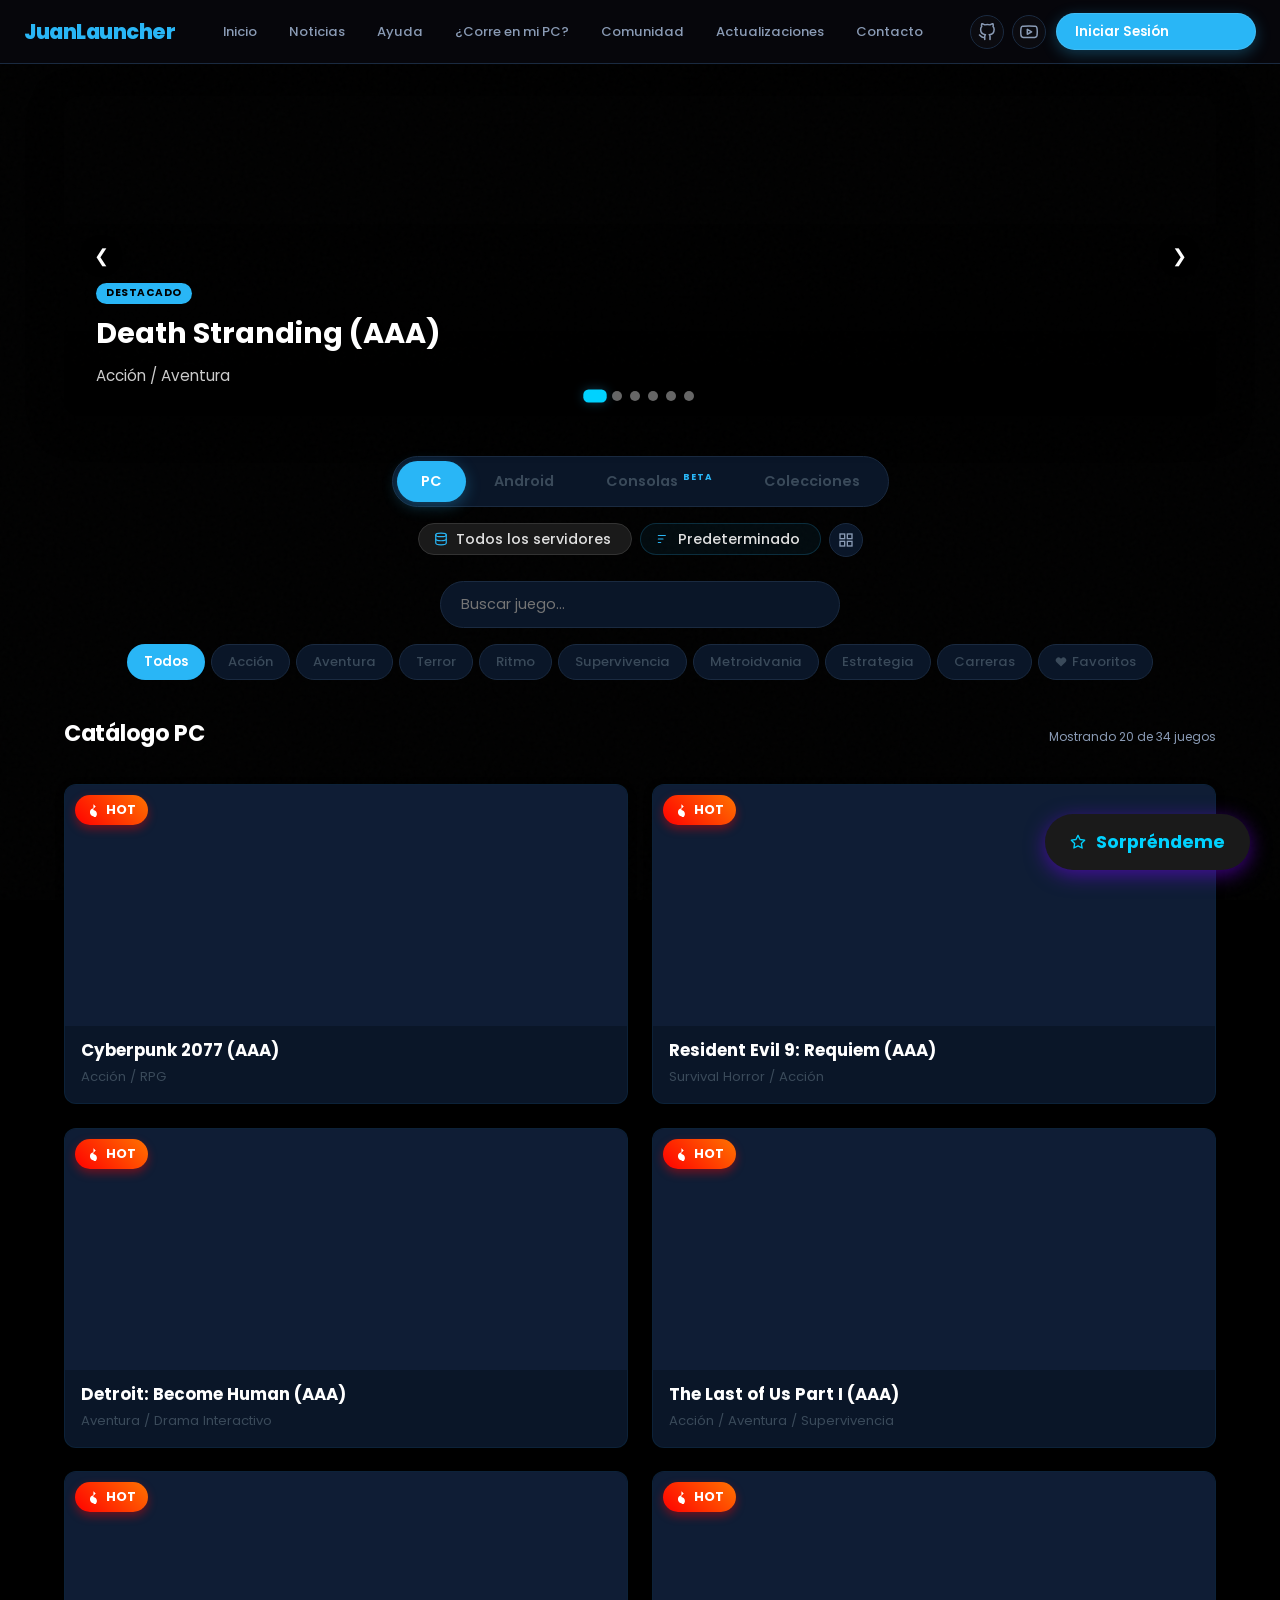
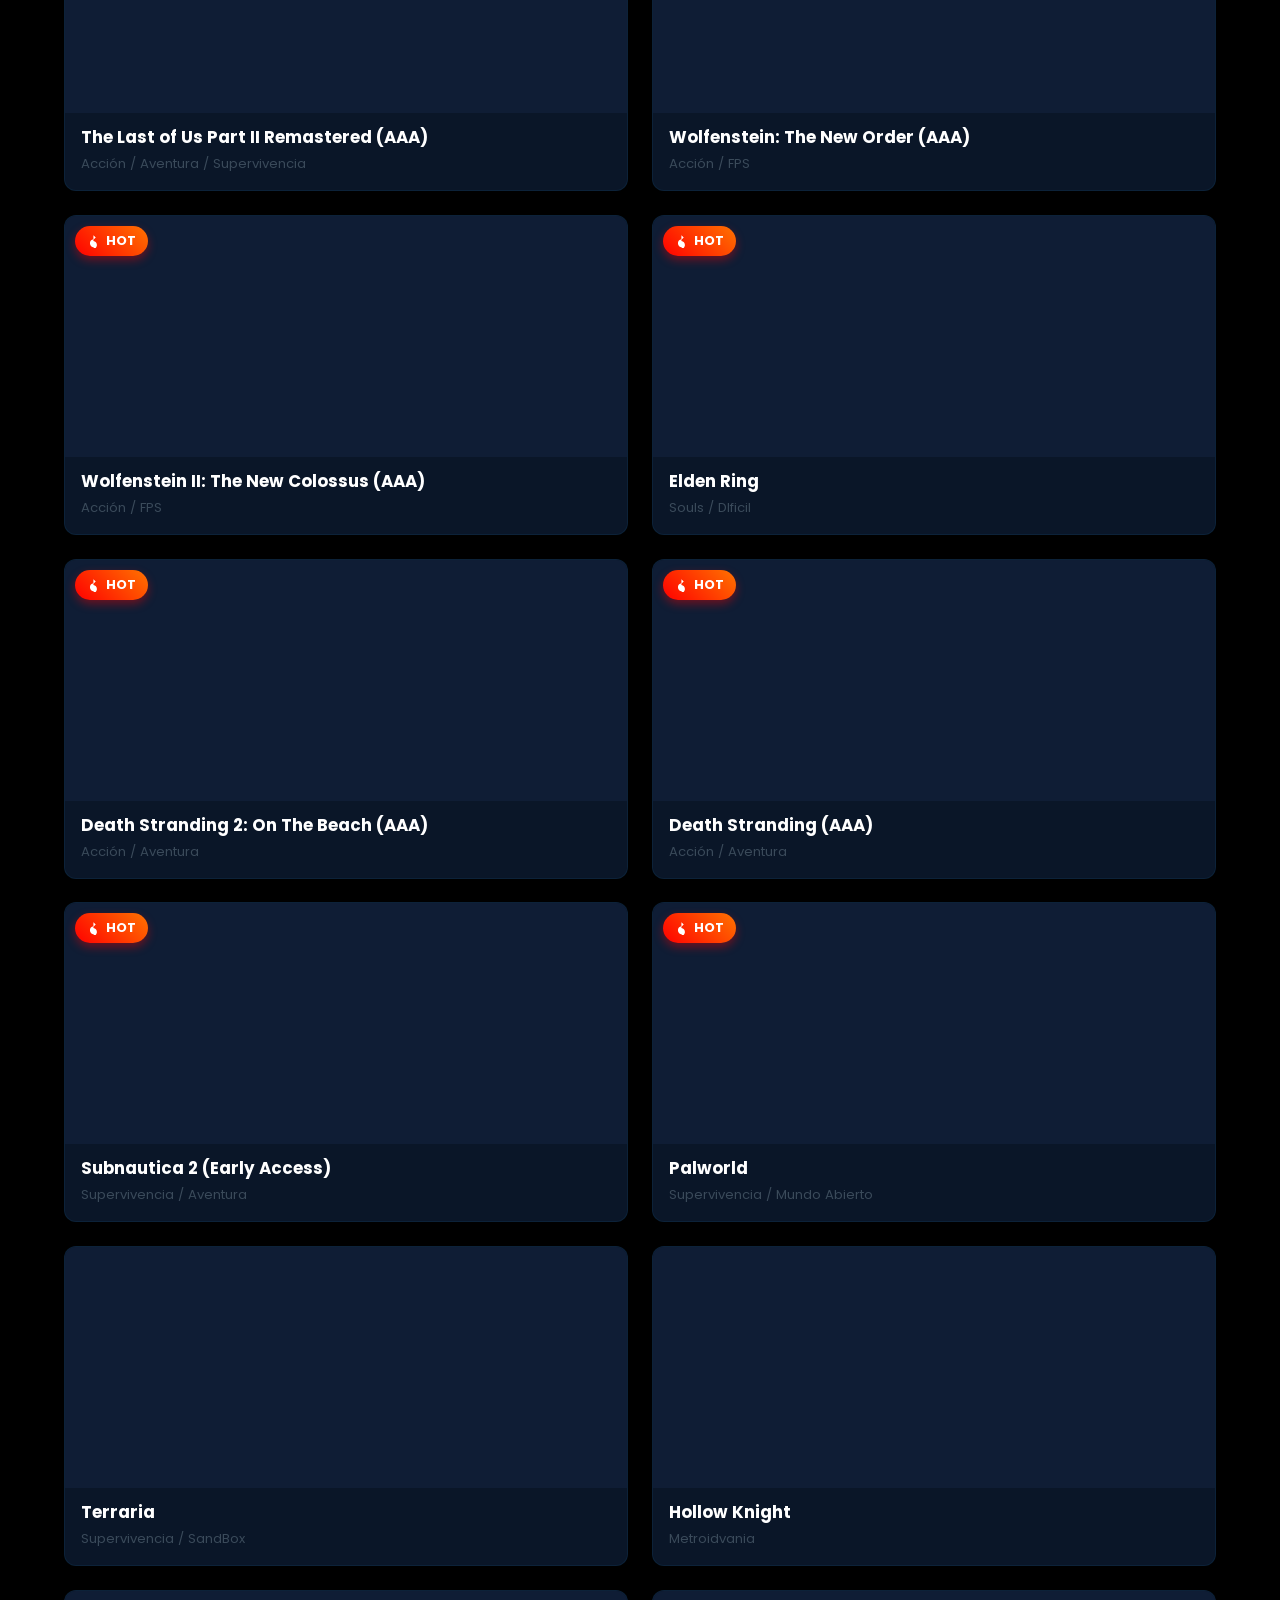
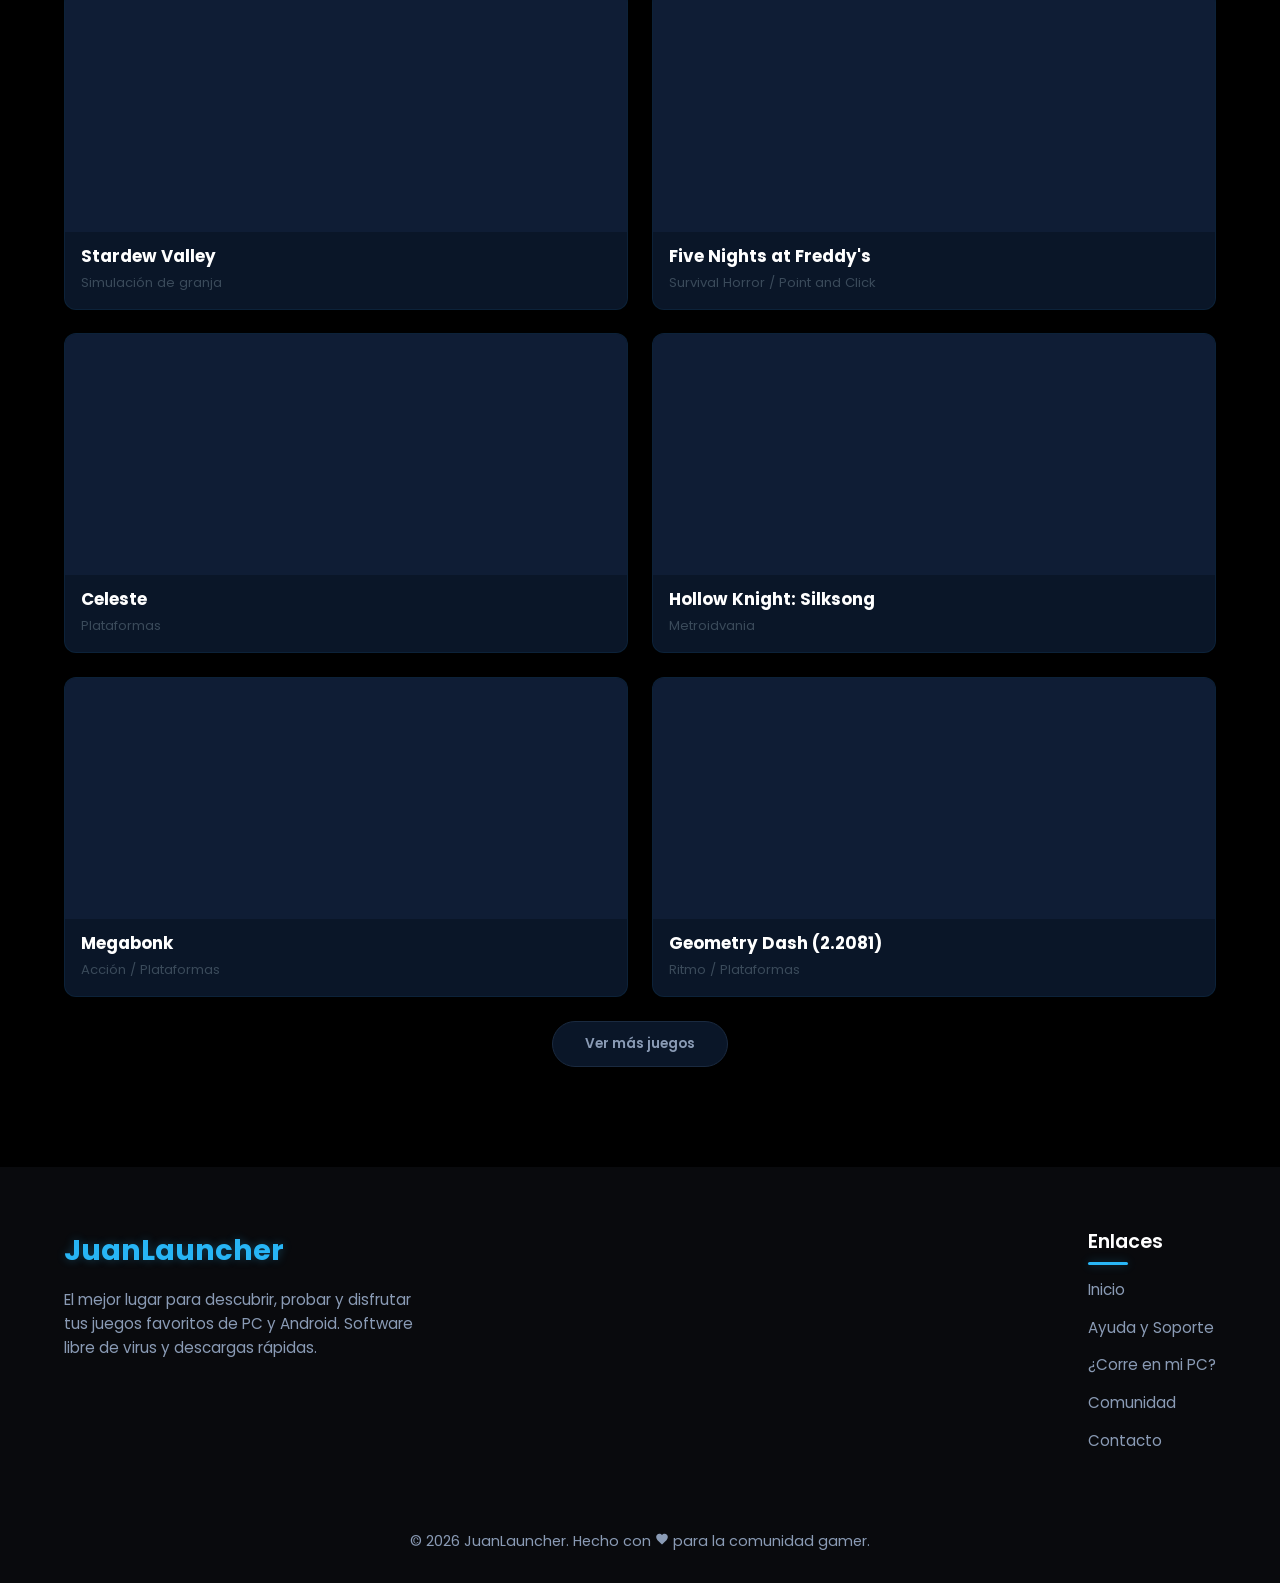
==== commit 5b43bcd8: "actualizacion grande: se mejoro la seccion de noticias con blog incluido comentarios (en desarrollo)" ====
--- a/index.html
+++ b/index.html
@@ -28,6 +28,7 @@
         </div>
         <nav>
             <a href="index.html" class="nav-link">Inicio</a>
+            <a href="noticias.html" class="nav-link">Noticias</a>
             <a href="ayuda.html" class="nav-link">Ayuda</a>
             <a href="compatibilidad.html" class="nav-link">¿Corre en mi PC?</a>
             <a href="comunidad.html" class="nav-link">Comunidad</a>
@@ -61,8 +62,12 @@
 
     <nav class="mobile-menu" id="mobileMenu">
         <a href="index.html" class="active">
-            <svg viewBox="0 0 24 24" fill="none" stroke="currentColor" stroke-width="2" stroke-linecap="round" stroke-linejoin="round"><path d="M3 9l9-7 9 7v11a2 2 0 01-2 2H5a2 2 0 01-2-2z"/><polyline points="9 22 9 12 15 12 15 22"/></svg>
-            Inicio
+            <svg viewBox="0 0 24 24" fill="none" stroke="currentColor" stroke-width="2"><path d="M3 9l9-7 9 7v11a2 2 0 0 1-2 2H5a2 2 0 0 1-2-2z"/><polyline points="9 22 9 12 15 12 15 22"/></svg>
+            <span>Inicio</span>
+        </a>
+        <a href="noticias.html">
+            <svg viewBox="0 0 24 24" fill="none" stroke="currentColor" stroke-width="2"><path d="M4 4h16v16H4z"/><line x1="8" y1="9" x2="16" y2="9"/><line x1="8" y1="13" x2="14" y2="13"/><line x1="8" y1="17" x2="12" y2="17"/></svg>
+            <span>Noticias</span>
         </a>
         <a href="compatibilidad.html">
             <svg viewBox="0 0 24 24" fill="none" stroke="currentColor" stroke-width="2" stroke-linecap="round" stroke-linejoin="round"><rect x="2" y="3" width="20" height="14" rx="2"/><line x1="8" y1="21" x2="16" y2="21"/><line x1="12" y1="17" x2="12" y2="21"/></svg>
--- a/style.css
+++ b/style.css
@@ -9,6 +9,7 @@
     --text-main: #ffffff;
     --text-muted: #8a9bb5;
     --text-dim: #3a4a5a;
+    --text-primary: #e8ecf1;
     --glass: rgba(255, 255, 255, 0.02);
     --glass-border: #1a2a40;
     --radius: 12px;
@@ -3378,6 +3379,1141 @@
 
 @keyframes spin {
     to { transform: rotate(360deg); }
+}
+
+/* ====================================================================
+   NOTICIAS
+   ==================================================================== */
+
+body.launcher .noticias-hero {
+    text-align: center;
+    padding: 48px 20px 32px;
+}
+
+body.launcher .noticias-hero h1 {
+    font-size: 1.8rem;
+    font-weight: 800;
+    margin-bottom: 8px;
+}
+
+body.launcher .noticias-hero p {
+    color: var(--text-muted);
+    font-size: 0.9rem;
+    max-width: 500px;
+    margin: 0 auto;
+}
+
+body.launcher .noticias-grid {
+    display: grid;
+    grid-template-columns: repeat(auto-fill, minmax(320px, 1fr));
+    gap: 20px;
+    padding: 0 20px 32px;
+    max-width: 1100px;
+    margin: 0 auto;
+}
+
+body.launcher .noticia-card {
+    background: var(--surface);
+    border: 1px solid var(--glass-border);
+    border-radius: var(--radius-lg);
+    padding: 24px;
+    transition: all 0.25s;
+    cursor: pointer;
+    position: relative;
+    overflow: hidden;
+    animation: fadeInUp 0.4s ease both;
+}
+
+body.launcher .noticia-card::before {
+    content: '';
+    position: absolute;
+    top: 0;
+    left: 0;
+    width: 4px;
+    height: 100%;
+    background: var(--accent);
+    opacity: 0.5;
+    transition: opacity 0.25s;
+}
+
+body.launcher .noticia-card:hover {
+    transform: translateY(-4px);
+    border-color: rgba(41, 182, 246, 0.2);
+    box-shadow: 0 8px 30px rgba(0, 0, 0, 0.3);
+}
+
+body.launcher .noticia-card:hover::before {
+    opacity: 1;
+}
+
+body.launcher .noticia-fecha {
+    font-size: 0.75rem;
+    color: var(--text-dim);
+    margin-bottom: 10px;
+    display: flex;
+    align-items: center;
+    gap: 6px;
+}
+
+body.launcher .noticia-titulo {
+    font-size: 1.05rem;
+    font-weight: 700;
+    margin-bottom: 10px;
+    line-height: 1.3;
+}
+
+body.launcher .noticia-resumen {
+    font-size: 0.82rem;
+    color: var(--text-muted);
+    line-height: 1.5;
+    margin-bottom: 16px;
+}
+
+body.launcher .noticia-link {
+    color: var(--accent);
+    font-size: 0.8rem;
+    font-weight: 600;
+    text-decoration: none;
+    display: inline-flex;
+    align-items: center;
+    gap: 4px;
+    transition: gap 0.2s;
+}
+
+body.launcher .noticia-link:hover {
+    gap: 8px;
+}
+
+body.launcher .noticia-empty {
+    text-align: center;
+    padding: 60px 20px;
+    color: var(--text-dim);
+    grid-column: 1 / -1;
+}
+
+body.launcher .noticia-volver {
+    display: inline-flex;
+    align-items: center;
+    gap: 6px;
+    color: var(--text-muted);
+    font-size: 0.85rem;
+    text-decoration: none;
+    transition: color 0.2s;
+}
+
+body.launcher .noticia-volver:hover {
+    color: var(--accent);
+}
+
+body.launcher .reading-progress {
+    position: fixed;
+    top: 0;
+    left: 0;
+    width: 0;
+    height: 3px;
+    background: linear-gradient(90deg, var(--accent), #a29bfe);
+    z-index: 9999;
+    transition: width 0.1s ease;
+}
+
+body.launcher .noticia-loading {
+    text-align: center;
+    padding: 60px 20px;
+    color: var(--text-dim);
+}
+
+@keyframes heroReveal {
+    0% { clip-path: inset(0 0 100% 0); opacity: 0; }
+    100% { clip-path: inset(0 0 0 0); opacity: 1; }
+}
+
+body.launcher .noticia-detalle-hero {
+    position: relative;
+    height: 0;
+    overflow: hidden;
+}
+
+body.launcher .noticia-detalle-hero.visible {
+    height: 380px;
+    animation: heroReveal 0.7s ease both;
+}
+
+body.launcher .noticia-detalle-hero.visible.no-banner {
+    height: 220px;
+    background: linear-gradient(135deg, var(--surface), rgba(108, 92, 231, 0.15));
+    border-bottom: 1px solid var(--glass-border);
+}
+
+body.launcher .noticia-detalle-hero {
+    background-size: cover;
+    background-position: center;
+    background-attachment: fixed;
+}
+
+body.launcher .noticia-detalle-hero-overlay {
+    position: absolute;
+    inset: 0;
+    background: linear-gradient(to top, rgba(0,0,0,0.85) 0%, rgba(0,0,0,0.4) 50%, rgba(0,0,0,0.1) 100%);
+}
+
+body.launcher .noticia-detalle-hero-content {
+    position: absolute;
+    bottom: 0;
+    left: 0;
+    right: 0;
+    padding: 24px 20px 32px;
+    max-width: 720px;
+    margin: 0 auto;
+    animation: fadeInUp 0.5s ease both;
+}
+
+body.launcher .noticia-hero-back {
+    display: inline-flex;
+    align-items: center;
+    gap: 6px;
+    color: rgba(255,255,255,0.7);
+    font-size: 0.8rem;
+    font-weight: 600;
+    text-decoration: none;
+    margin-bottom: 16px;
+    padding: 4px 12px;
+    border-radius: 20px;
+    background: rgba(255,255,255,0.1);
+    backdrop-filter: blur(4px);
+    transition: background 0.2s, color 0.2s;
+}
+
+body.launcher .noticia-hero-back:hover {
+    background: rgba(255,255,255,0.2);
+    color: #fff;
+}
+
+body.launcher .noticia-detalle-hero-content h1 {
+    font-size: 1.6rem;
+    font-weight: 800;
+    color: #fff;
+    margin-bottom: 10px;
+    line-height: 1.25;
+    text-shadow: 0 2px 10px rgba(0,0,0,0.3);
+}
+
+body.launcher .noticia-hero-meta {
+    display: flex;
+    align-items: center;
+    gap: 12px;
+    flex-wrap: wrap;
+}
+
+body.launcher .noticia-hero-fecha {
+    display: inline-flex;
+    align-items: center;
+    gap: 5px;
+    font-size: 0.78rem;
+    color: rgba(255,255,255,0.7);
+}
+
+body.launcher .noticia-hero-game {
+    display: inline-block;
+    font-size: 0.7rem;
+    font-weight: 700;
+    color: var(--accent);
+    background: rgba(108, 92, 231, 0.25);
+    padding: 2px 10px;
+    border-radius: 20px;
+    letter-spacing: 0.3px;
+}
+
+body.launcher .noticia-detalle {
+    max-width: 720px;
+    margin: 0 auto;
+    padding: 0 20px 40px;
+}
+
+body.launcher .noticia-content-body {
+    background: var(--surface);
+    border: 1px solid var(--glass-border);
+    border-radius: var(--radius-lg);
+    padding: 32px;
+    line-height: 1.8;
+    color: var(--text-muted);
+    animation: fadeInUp 0.4s ease both;
+    animation-delay: 0.15s;
+}
+
+body.launcher .noticia-content-body p {
+    margin-bottom: 18px;
+    font-size: 0.92rem;
+}
+
+body.launcher .noticia-content-body p:last-child {
+    margin-bottom: 0;
+}
+
+body.launcher .noticia-content-body ul {
+    margin: 14px 0 18px;
+    padding-left: 22px;
+}
+
+body.launcher .noticia-content-body ul li {
+    margin-bottom: 8px;
+    list-style: disc;
+    font-size: 0.92rem;
+}
+
+body.launcher .noticia-content-body strong {
+    color: var(--text-primary);
+    font-weight: 700;
+}
+
+body.launcher .noticia-card-badge {
+    display: inline-block;
+    font-size: 0.65rem;
+    font-weight: 700;
+    color: var(--accent);
+    background: rgba(108, 92, 231, 0.15);
+    padding: 2px 10px;
+    border-radius: 20px;
+    margin-bottom: 10px;
+    letter-spacing: 0.3px;
+}
+
+body.launcher .noticia-game-cta {
+    display: flex;
+    align-items: center;
+    gap: 20px;
+    background: linear-gradient(135deg, var(--surface), rgba(108, 92, 231, 0.08));
+    border: 1px solid var(--glass-border);
+    border-radius: var(--radius-lg);
+    padding: 20px 24px;
+    margin-top: 28px;
+    animation: fadeInUp 0.4s ease both;
+    animation-delay: 0.3s;
+    transition: transform 0.3s, border-color 0.3s, box-shadow 0.3s;
+    position: relative;
+    overflow: hidden;
+}
+
+body.launcher .noticia-game-cta::before {
+    content: '';
+    position: absolute;
+    top: 0;
+    left: -100%;
+    width: 100%;
+    height: 100%;
+    background: linear-gradient(90deg, transparent, rgba(108, 92, 231, 0.05), transparent);
+    transition: left 0.6s ease;
+}
+
+body.launcher .noticia-game-cta:hover::before {
+    left: 100%;
+}
+
+body.launcher .noticia-game-cta:hover {
+    transform: translateY(-3px);
+    border-color: rgba(108, 92, 231, 0.3);
+    box-shadow: 0 8px 28px rgba(0, 0, 0, 0.25);
+}
+
+body.launcher .noticia-game-cta-img {
+    width: 80px;
+    height: 80px;
+    border-radius: var(--radius-md);
+    background-size: cover;
+    background-position: center;
+    flex-shrink: 0;
+    border: 2px solid var(--glass-border);
+    transition: transform 0.3s, border-color 0.3s;
+}
+
+body.launcher .noticia-game-cta:hover .noticia-game-cta-img {
+    transform: scale(1.05);
+    border-color: var(--accent);
+}
+
+body.launcher .noticia-game-cta-info h3 {
+    font-size: 1.05rem;
+    font-weight: 700;
+    margin-bottom: 4px;
+}
+
+body.launcher .noticia-game-cta-info p {
+    font-size: 0.8rem;
+    color: var(--text-dim);
+    margin-bottom: 12px;
+}
+
+body.launcher .noticia-game-cta-btn {
+    display: inline-flex;
+    align-items: center;
+    gap: 8px;
+    font-size: 0.82rem;
+    font-weight: 700;
+    color: #fff;
+    background: var(--accent);
+    padding: 10px 24px;
+    border-radius: 25px;
+    text-decoration: none;
+    transition: transform 0.25s, box-shadow 0.25s, gap 0.25s;
+    position: relative;
+    overflow: hidden;
+}
+
+body.launcher .noticia-game-cta-btn::after {
+    content: '';
+    position: absolute;
+    inset: 0;
+    background: rgba(255,255,255,0.15);
+    transform: scaleX(0);
+    transform-origin: right;
+    transition: transform 0.3s ease;
+    border-radius: 25px;
+}
+
+body.launcher .noticia-game-cta-btn:hover::after {
+    transform: scaleX(1);
+    transform-origin: left;
+}
+
+body.launcher .noticia-game-cta-btn:hover {
+    transform: translateY(-2px) scale(1.03);
+    box-shadow: 0 6px 20px rgba(108, 92, 231, 0.45);
+    gap: 12px;
+}
+
+body.launcher .noticia-game-cta-btns {
+    display: flex;
+    align-items: center;
+    gap: 10px;
+    flex-wrap: wrap;
+}
+
+body.launcher .noticia-game-cta-btn-dl {
+    background: transparent;
+    color: var(--text-primary);
+    border: 1.5px solid var(--glass-border);
+}
+
+body.launcher .noticia-game-cta-btn-dl:hover {
+    background: rgba(108, 92, 231, 0.1);
+    border-color: var(--accent);
+    color: var(--accent);
+    box-shadow: none;
+}
+
+body.launcher .noticia-game-cta-btn-dl::after {
+    display: none;
+}
+
+body.launcher .noticia-share {
+    display: flex;
+    align-items: center;
+    gap: 10px;
+    margin-top: 28px;
+    padding: 14px 20px;
+    background: var(--surface);
+    border: 1px solid var(--glass-border);
+    border-radius: var(--radius-md);
+    animation: fadeInUp 0.4s ease both;
+    animation-delay: 0.38s;
+}
+
+body.launcher .noticia-share-label {
+    font-size: 0.78rem;
+    color: var(--text-dim);
+    font-weight: 600;
+}
+
+body.launcher .noticia-share-btn {
+    display: inline-flex;
+    align-items: center;
+    gap: 6px;
+    font-size: 0.78rem;
+    font-weight: 600;
+    color: var(--text-muted);
+    background: none;
+    border: 1px solid var(--glass-border);
+    border-radius: 20px;
+    padding: 6px 14px;
+    cursor: pointer;
+    transition: background 0.2s, color 0.2s, border-color 0.2s, transform 0.2s;
+}
+
+body.launcher .noticia-share-btn:hover {
+    background: rgba(108, 92, 231, 0.1);
+    color: var(--accent);
+    border-color: var(--accent);
+    transform: translateY(-1px);
+}
+
+body.launcher .noticia-share-btn.copied {
+    background: rgba(0, 200, 83, 0.15);
+    color: #00c853;
+    border-color: #00c853;
+}
+
+body.launcher .noticia-related {
+    margin-top: 36px;
+    padding-top: 28px;
+    border-top: 1px solid var(--glass-border);
+    animation: fadeInUp 0.4s ease both;
+    animation-delay: 0.45s;
+}
+
+body.launcher .noticia-related h3 {
+    display: flex;
+    align-items: center;
+    gap: 8px;
+    font-size: 1.05rem;
+    font-weight: 700;
+    margin-bottom: 18px;
+}
+
+body.launcher .noticia-related-grid {
+    display: grid;
+    grid-template-columns: repeat(auto-fill, minmax(200px, 1fr));
+    gap: 14px;
+}
+
+body.launcher .noticia-related-card {
+    display: block;
+    background: var(--surface);
+    border: 1px solid var(--glass-border);
+    border-radius: var(--radius-md);
+    padding: 18px;
+    transition: transform 0.3s, border-color 0.3s, box-shadow 0.3s;
+    animation: fadeInUp 0.4s ease forwards;
+    opacity: 0;
+    text-decoration: none;
+    position: relative;
+    overflow: hidden;
+}
+
+body.launcher .noticia-related-card::before {
+    content: '';
+    position: absolute;
+    top: 0;
+    left: 0;
+    width: 3px;
+    height: 0;
+    background: var(--accent);
+    transition: height 0.3s ease;
+    border-radius: 0 2px 2px 0;
+}
+
+body.launcher .noticia-related-card:hover::before {
+    height: 100%;
+}
+
+body.launcher .noticia-related-card:hover {
+    transform: translateY(-4px);
+    border-color: rgba(108, 92, 231, 0.3);
+    box-shadow: 0 8px 28px rgba(0, 0, 0, 0.25);
+}
+
+body.launcher .noticia-related-card-top {
+    display: flex;
+    align-items: center;
+    justify-content: space-between;
+    gap: 8px;
+    margin-bottom: 10px;
+}
+
+body.launcher .noticia-related-card-badge {
+    font-size: 0.6rem;
+    font-weight: 700;
+    color: var(--accent);
+    background: rgba(108, 92, 231, 0.15);
+    padding: 1px 8px;
+    border-radius: 20px;
+    white-space: nowrap;
+    overflow: hidden;
+    text-overflow: ellipsis;
+    max-width: 120px;
+}
+
+body.launcher .noticia-related-card-date {
+    font-size: 0.68rem;
+    color: var(--text-dim);
+    white-space: nowrap;
+}
+
+body.launcher .noticia-related-card-title {
+    font-size: 0.85rem;
+    font-weight: 700;
+    margin-bottom: 6px;
+    color: var(--text-primary);
+    line-height: 1.3;
+}
+
+body.launcher .noticia-related-card-resumen {
+    font-size: 0.75rem;
+    color: var(--text-muted);
+    line-height: 1.4;
+    display: -webkit-box;
+    -webkit-line-clamp: 2;
+    -webkit-box-orient: vertical;
+    overflow: hidden;
+}
+
+/* ====================================================================
+   BLOG DETAILS - Knight Template (adaptado tema oscuro)
+   ==================================================================== */
+
+body.launcher.blog-details-page {
+    background: linear-gradient(180deg, #03080f 0%, var(--bg-base) 100%);
+    font-family: 'Poppins', system-ui, -apple-system, sans-serif;
+}
+
+body.launcher.blog-details-page .text-muted {
+    color: #a0b4ce !important;
+}
+
+body.launcher.blog-details-page main.main {
+    padding: 0;
+    max-width: 100%;
+    padding-bottom: calc(var(--bottom-nav-height) + 24px);
+}
+
+body.launcher.blog-details-page main.main .container {
+    padding-left: 15px;
+    padding-right: 15px;
+}
+
+body.launcher.blog-details-page .page-title {
+    color: #fff;
+    padding: 120px 0 50px 0;
+    text-align: center;
+    position: relative;
+    background: linear-gradient(180deg, rgba(41, 182, 246, 0.04) 0%, transparent 100%);
+    border-bottom: 1px solid rgba(41, 182, 246, 0.08);
+}
+
+body.launcher.blog-details-page .page-title h1 {
+    font-size: 42px;
+    font-weight: 700;
+    margin-bottom: 10px;
+    color: #fff;
+    text-shadow: 0 2px 20px rgba(41, 182, 246, 0.15);
+}
+
+body.launcher.blog-details-page .page-title .breadcrumbs ol {
+    display: flex;
+    flex-wrap: wrap;
+    list-style: none;
+    justify-content: center;
+    padding: 0;
+    margin: 0;
+    font-size: 15px;
+    color: var(--text-dim);
+}
+
+body.launcher.blog-details-page .page-title .breadcrumbs ol li+li {
+    padding-left: 10px;
+}
+
+body.launcher.blog-details-page .page-title .breadcrumbs ol li+li::before {
+    content: "/";
+    display: inline-block;
+    padding-right: 10px;
+    color: var(--text-dim);
+}
+
+body.launcher.blog-details-page .page-title .breadcrumbs ol a {
+    color: var(--accent);
+    text-decoration: none;
+}
+
+body.launcher.blog-details-page .page-title .breadcrumbs ol a:hover {
+    text-decoration: underline;
+}
+
+body.launcher.blog-details-page section,
+body.launcher.blog-details-page .section {
+    padding: 40px 0;
+    scroll-margin-top: 90px;
+    overflow: clip;
+}
+
+body.launcher.blog-details-page .blog-details {
+    padding-bottom: 10px;
+}
+
+body.launcher.blog-details-page .blog-details .article {
+    background: linear-gradient(135deg, #0d1b2a, #0a1628);
+    border: 1px solid rgba(41, 182, 246, 0.1);
+    border-radius: var(--radius-lg);
+    padding: 36px;
+    box-shadow: 0 8px 32px rgba(0, 0, 0, 0.4), inset 0 1px 0 rgba(255,255,255,0.03);
+}
+
+body.launcher.blog-details-page .blog-details .post-img {
+    margin: -30px -30px 20px -30px;
+    overflow: hidden;
+    border-radius: var(--radius-lg) var(--radius-lg) 0 0;
+    max-height: 420px;
+}
+
+body.launcher.blog-details-page .blog-details .post-img img {
+    width: 100%;
+    object-fit: cover;
+}
+
+body.launcher.blog-details-page .blog-details .title {
+    color: var(--text-primary);
+    font-size: 1.65rem;
+    font-weight: 700;
+    padding: 0;
+    margin: 20px 0;
+    line-height: 1.3;
+}
+
+body.launcher.blog-details-page .blog-details .meta-top {
+    margin-top: 10px;
+    color: var(--text-dim);
+}
+
+body.launcher.blog-details-page .blog-details .meta-top ul {
+    display: flex;
+    flex-wrap: wrap;
+    list-style: none;
+    align-items: center;
+    padding: 0;
+    margin: 0;
+}
+
+body.launcher.blog-details-page .blog-details .meta-top ul li+li {
+    padding-left: 20px;
+}
+
+body.launcher.blog-details-page .blog-details .meta-top i {
+    font-size: 15px;
+    margin-right: 6px;
+    line-height: 0;
+    color: var(--accent);
+}
+
+body.launcher.blog-details-page .blog-details .meta-top a {
+    color: var(--text-dim);
+    font-size: 0.82rem;
+    display: inline-block;
+    line-height: 1;
+    text-decoration: none;
+}
+
+body.launcher.blog-details-page .blog-details .meta-top a:hover {
+    color: var(--accent);
+}
+
+body.launcher.blog-details-page .blog-details .content {
+    margin-top: 20px;
+    color: #dce3ed;
+    font-size: 0.95rem;
+    line-height: 1.85;
+    letter-spacing: 0.01em;
+}
+
+body.launcher.blog-details-page .blog-details .content p {
+    margin-bottom: 16px;
+}
+
+body.launcher.blog-details-page .blog-details .content h3 {
+    font-size: 1.15rem;
+    margin-top: 28px;
+    margin-bottom: 12px;
+    font-weight: 700;
+    color: var(--text-primary);
+}
+
+body.launcher.blog-details-page .blog-details .content h4 {
+    font-size: 1.05rem;
+    margin-top: 24px;
+    margin-bottom: 10px;
+    font-weight: 700;
+    color: var(--text-primary);
+}
+
+body.launcher.blog-details-page .blog-details .content blockquote {
+    overflow: hidden;
+    background: var(--surface);
+    border: 1px solid var(--glass-border);
+    border-left: 4px solid var(--accent);
+    padding: 24px 28px;
+    position: relative;
+    margin: 24px 0;
+    border-radius: var(--radius-md);
+    font-style: italic;
+}
+
+body.launcher.blog-details-page .blog-details .content blockquote p {
+    color: var(--text-muted);
+    line-height: 1.6;
+    margin-bottom: 0;
+    font-weight: 500;
+    font-size: 0.95rem;
+}
+
+body.launcher.blog-details-page .blog-details .content ul,
+body.launcher.blog-details-page .blog-details .content ol {
+    padding-left: 24px;
+    margin-bottom: 16px;
+}
+
+body.launcher.blog-details-page .blog-details .content li {
+    margin-bottom: 8px;
+    line-height: 1.6;
+}
+
+body.launcher.blog-details-page .blog-details .content a {
+    color: var(--accent);
+    text-decoration: underline;
+}
+
+body.launcher.blog-details-page .blog-details .content a:hover {
+    color: #8b7cf7;
+}
+
+body.launcher.blog-details-page .blog-details .content img {
+    max-width: 100%;
+    border-radius: var(--radius-md);
+    margin: 20px 0;
+}
+
+/* ---- COMENTARIOS ---- */
+
+body.launcher.blog-details-page .blog-comments {
+    padding: 10px 0;
+}
+
+body.launcher.blog-details-page .blog-comments .comments-count {
+    font-weight: 700;
+    font-size: 1.1rem;
+    color: var(--text-primary);
+    margin-bottom: 20px;
+}
+
+body.launcher.blog-details-page .blog-comments .comment {
+    margin-top: 20px;
+    position: relative;
+    padding: 20px;
+    background: linear-gradient(135deg, rgba(13, 27, 42, 0.9), rgba(10, 22, 40, 0.9));
+    border: 1px solid rgba(255,255,255,0.06);
+    border-radius: var(--radius-md);
+    transition: border-color 0.25s;
+}
+
+body.launcher.blog-details-page .blog-comments .comment:hover {
+    border-color: rgba(255,255,255,0.12);
+}
+
+body.launcher.blog-details-page .blog-comments .comment .comment-img {
+    margin-right: 14px;
+    flex-shrink: 0;
+}
+
+body.launcher.blog-details-page .blog-comments .comment .comment-img img {
+    width: 46px;
+    height: 46px;
+    border-radius: 50%;
+    border: 2px solid rgba(41, 182, 246, 0.2);
+    object-fit: cover;
+}
+
+body.launcher.blog-details-page .blog-comments .comment h5 {
+    font-size: 0.88rem;
+    margin-bottom: 2px;
+    color: #e8ecf1;
+    font-family: 'Poppins', sans-serif;
+}
+
+body.launcher.blog-details-page .blog-comments .comment h5 a {
+    font-weight: 700;
+    color: #e8ecf1;
+    transition: 0.3s;
+    text-decoration: none;
+}
+
+body.launcher.blog-details-page .blog-comments .comment h5 a:hover {
+    color: var(--accent);
+}
+
+body.launcher.blog-details-page .blog-comments .comment time {
+    display: block;
+    font-size: 0.72rem;
+    color: #6a7a8a;
+    margin-bottom: 8px;
+}
+
+body.launcher.blog-details-page .blog-comments .comment p {
+    font-size: 0.85rem;
+    color: #c8d0dc;
+    line-height: 1.55;
+    margin-bottom: 0;
+}
+
+body.launcher.blog-details-page .blog-comments .comment.my-comment {
+    background: linear-gradient(135deg, rgba(41, 182, 246, 0.08), rgba(41, 182, 246, 0.03));
+    border-left: 4px solid var(--accent);
+}
+
+body.launcher.blog-details-page .blog-comments .comment .comment-actions {
+    position: absolute;
+    top: 12px;
+    right: 12px;
+}
+
+body.launcher.blog-details-page .blog-comments .comment .btn-icon {
+    background: none;
+    border: none;
+    color: var(--text-dim);
+    font-size: 1rem;
+    transition: 0.3s;
+    padding: 0 4px;
+    cursor: pointer;
+}
+
+body.launcher.blog-details-page .blog-comments .comment .btn-icon:hover {
+    color: var(--text-primary);
+    transform: scale(1.1);
+}
+
+body.launcher.blog-details-page .blog-comments .comment .btn-icon.delete:hover {
+    color: #e74c3c;
+}
+
+body.launcher.blog-details-page .blog-comments .comment .btn-icon.report:hover {
+    color: #d63384;
+}
+
+/* ---- FORMULARIO COMENTARIOS ---- */
+
+body.launcher.blog-details-page .reply-form {
+    background: linear-gradient(135deg, #0d1b2a, #0a1628);
+    border: 1px solid rgba(41, 182, 246, 0.08);
+    padding: 28px;
+    border-radius: var(--radius-lg);
+    margin-top: 30px;
+    box-shadow: 0 4px 16px rgba(0, 0, 0, 0.25);
+}
+
+body.launcher.blog-details-page .reply-form h4 {
+    color: #e8ecf1;
+    font-weight: 700;
+    font-size: 1.1rem;
+    margin-bottom: 6px;
+    font-family: 'Poppins', sans-serif;
+}
+
+body.launcher.blog-details-page .reply-form p {
+    color: #6a7a8a;
+    font-size: 0.82rem;
+    margin-bottom: 20px;
+}
+
+body.launcher.blog-details-page .reply-form .form-control {
+    background: #03080f;
+    border: 1px solid rgba(255,255,255,0.08);
+    color: #e8ecf1 !important;
+    padding: 12px 16px;
+    font-size: 0.85rem;
+    border-radius: 8px;
+    font-family: 'Poppins', sans-serif;
+    transition: border-color 0.25s, box-shadow 0.25s;
+}
+
+body.launcher.blog-details-page .reply-form .form-control::placeholder {
+    color: #5a6a7a;
+    opacity: 1;
+}
+
+body.launcher.blog-details-page .reply-form .form-control:focus {
+    background: #0a1628;
+    color: #e8ecf1 !important;
+    box-shadow: 0 0 0 2px rgba(41, 182, 246, 0.15);
+    border-color: var(--accent);
+}
+
+body.launcher.blog-details-page .reply-form .btn-primary {
+    border-radius: 8px;
+    padding: 12px 24px;
+    border: none;
+    background: linear-gradient(135deg, #29b6f6, #0288d1);
+    color: #fff;
+    font-weight: 700;
+    font-family: 'Poppins', sans-serif;
+    transition: transform 0.2s, box-shadow 0.2s;
+    letter-spacing: 0.02em;
+}
+
+body.launcher.blog-details-page .reply-form .btn-primary:hover {
+    background: linear-gradient(135deg, #4fc3f7, #29b6f6);
+    transform: translateY(-2px);
+    box-shadow: 0 8px 24px rgba(41, 182, 246, 0.35);
+}
+
+/* ---- SIDEBAR WIDGETS ---- */
+
+body.launcher.blog-details-page .sidebar {
+    padding-top: 40px;
+}
+
+body.launcher.blog-details-page .widgets-container {
+    margin: 0;
+}
+
+body.launcher.blog-details-page .widget-title {
+    color: var(--text-primary);
+    font-size: 1rem;
+    font-weight: 700;
+    padding: 0 0 0 12px;
+    margin: 0 0 18px 0;
+    border-left: 4px solid var(--accent);
+    font-family: 'Poppins', sans-serif;
+}
+
+body.launcher.blog-details-page .widget-item {
+    margin-bottom: 24px;
+    background: linear-gradient(135deg, #0d1b2a, #0a1628);
+    border: 1px solid rgba(41, 182, 246, 0.08);
+    padding: 24px;
+    border-radius: var(--radius-md);
+    box-shadow: 0 4px 16px rgba(0, 0, 0, 0.25);
+}
+
+body.launcher.blog-details-page .widget-item:last-child {
+    margin-bottom: 0;
+}
+
+body.launcher.blog-details-page .blog-author-widget img {
+    max-width: 120px;
+    border-radius: 50%;
+    border: 3px solid var(--glass-border);
+}
+
+body.launcher.blog-details-page .blog-author-widget h4 {
+    font-weight: 700;
+    font-size: 1.05rem;
+    margin: 14px 0 0 0;
+    padding: 0;
+    color: #e8ecf1;
+    font-family: 'Poppins', sans-serif;
+}
+
+body.launcher.blog-details-page .blog-author-widget p {
+    font-size: 0.82rem;
+    color: #7a8a9a;
+    margin: 8px 0 0 0;
+    font-style: italic;
+}
+
+body.launcher.blog-details-page .blog-author-widget img {
+    border: 3px solid rgba(41, 182, 246, 0.2);
+}
+
+body.launcher.blog-details-page .recent-posts-widget .post-item {
+    display: flex;
+    margin-bottom: 14px;
+    align-items: flex-start;
+    padding: 8px;
+    border-radius: 8px;
+    transition: background 0.25s;
+}
+
+body.launcher.blog-details-page .recent-posts-widget .post-item:hover {
+    background: rgba(41, 182, 246, 0.04);
+}
+
+body.launcher.blog-details-page .recent-posts-widget .post-item:last-child {
+    margin-bottom: 0;
+}
+
+body.launcher.blog-details-page .recent-posts-widget .post-item img {
+    width: 70px;
+    height: 50px;
+    margin-right: 12px;
+    border-radius: 8px;
+    object-fit: cover;
+    flex-shrink: 0;
+    border: 1px solid rgba(255,255,255,0.05);
+}
+
+body.launcher.blog-details-page .recent-posts-widget .post-item h4 {
+    font-size: 0.82rem;
+    font-weight: 700;
+    margin-bottom: 4px;
+    line-height: 1.3;
+    font-family: 'Poppins', sans-serif;
+}
+
+body.launcher.blog-details-page .recent-posts-widget .post-item h4 a {
+    color: #e8ecf1;
+    transition: 0.3s;
+    text-decoration: none;
+}
+
+body.launcher.blog-details-page .recent-posts-widget .post-item h4 a:hover {
+    color: var(--accent);
+}
+
+body.launcher.blog-details-page .recent-posts-widget .post-item time {
+    display: block;
+    font-size: 0.72rem;
+    color: #6a7a8a;
+}
+
+/* ---- Game CTA dentro del artículo ---- */
+
+body.launcher.blog-details-page .noticia-game-cta {
+    margin-top: 28px;
+}
+
+body.launcher.blog-details-page .noticia-game-cta-container + .noticia-share-container {
+    margin-top: 20px;
+}
+
+body.launcher.blog-details-page .noticia-related {
+    margin-top: 20px;
+}
+
+/* ---- AOS overrides ---- */
+body.launcher.blog-details-page [data-aos] {
+    pointer-events: auto;
+}
+
+/* ---- Responsive ---- */
+@media (max-width: 991px) {
+    body.launcher.blog-details-page .sidebar {
+        padding-top: 20px;
+    }
+    body.launcher.blog-details-page .blog-details .title {
+        font-size: 1.3rem;
+    }
+    body.launcher.blog-details-page .page-title h1 {
+        font-size: 28px;
+    }
+    body.launcher.blog-details-page .page-title {
+        padding: 100px 0 30px 0;
+    }
+    body.launcher.blog-details-page .blog-details .post-img {
+        max-height: 260px;
+    }
+}
+
+/* Page transitions */
+body.launcher.blog-details-page .page-content {
+    opacity: 0;
+    transform: translateY(24px);
+    transition: opacity 0.5s cubic-bezier(0.25, 0.46, 0.45, 0.94), transform 0.5s cubic-bezier(0.25, 0.46, 0.45, 0.94);
+}
+
+body.launcher.blog-details-page .page-content.visible {
+    opacity: 1;
+    transform: translateY(0);
+}
+
+body.launcher.blog-details-page.page-exiting .page-content {
+    opacity: 0 !important;
+    transform: translateY(-20px) !important;
+    transition: opacity 0.3s ease-in, transform 0.3s ease-in !important;
 }
 
 /* ====================================================================
